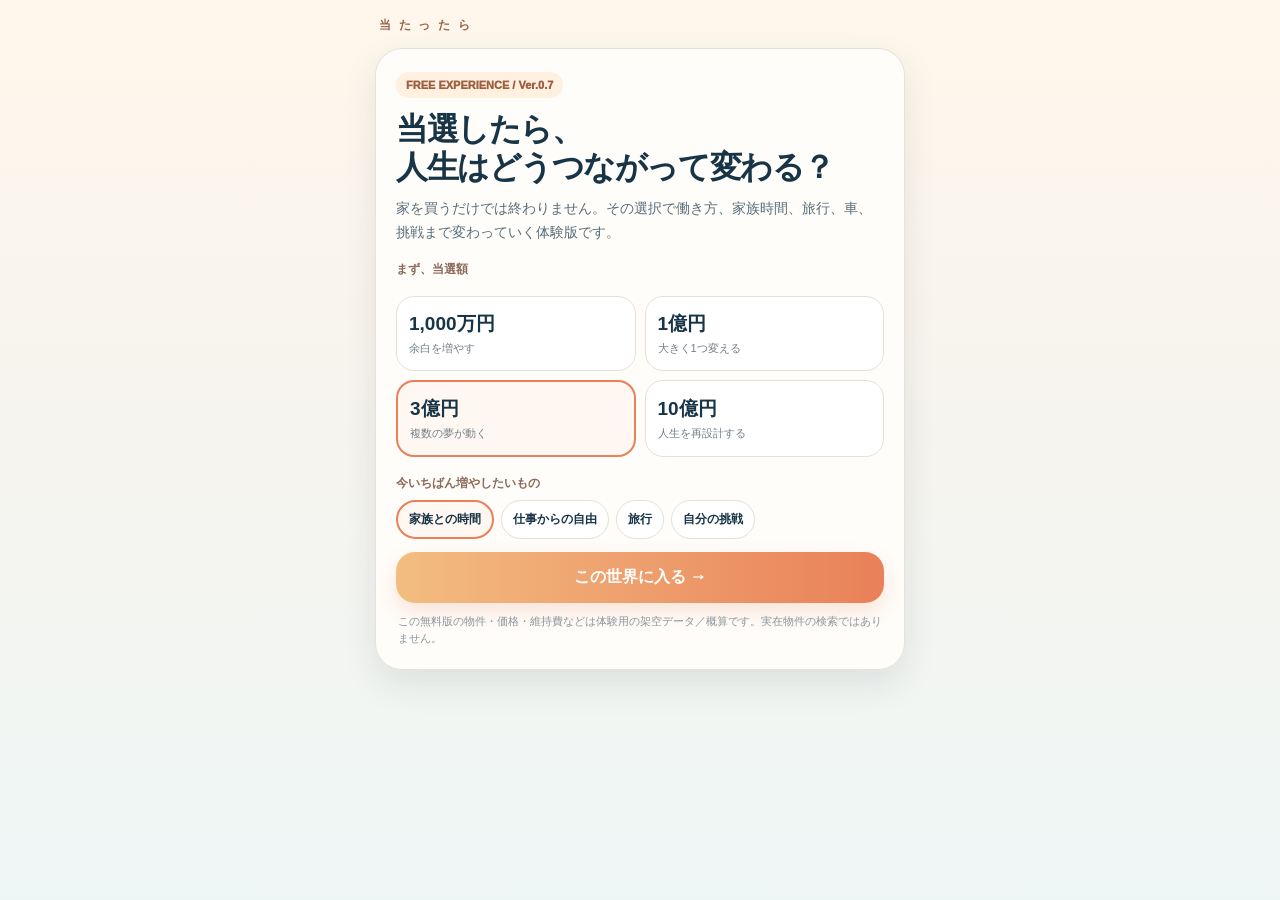
==== index.html @ 417518e4 "Build v0.7 linked life free experience" ====
<!doctype html>
<html lang="ja">
<head>
<meta charset="utf-8">
<meta name="viewport" content="width=device-width,initial-scale=1,viewport-fit=cover">
<meta name="theme-color" content="#f7f2e9">
<title>当たったら Ver.0.7</title>
<style>
:root{--ink:#183447;--muted:#6f7f89;--line:#e7e0d6;--paper:#fffdfa;--cream:#f7f2e9;--accent:#e98059;--accent2:#f3bd80;--navy:#17384b;--aqua:#e8f5f5;--green:#4f8d6d;--shadow:0 14px 34px rgba(39,52,60,.10)}
*{box-sizing:border-box}html,body{margin:0;min-height:100%;background:linear-gradient(180deg,#fff7eb 0,#f6f4ef 48%,#eef6f5 100%);color:var(--ink);font-family:-apple-system,BlinkMacSystemFont,"Hiragino Sans","Yu Gothic",sans-serif}button,input,select{font:inherit;color:inherit}button{cursor:pointer}.app{max-width:560px;margin:auto;min-height:100vh;padding:calc(12px + env(safe-area-inset-top)) 15px calc(40px + env(safe-area-inset-bottom))}.screen{display:none}.screen.on{display:block}.brand{font-size:12px;font-weight:950;letter-spacing:.18em;color:#9d644c;margin:5px 4px 14px}.progress{position:sticky;top:0;z-index:6;margin:0 -15px 12px;padding:9px 15px;background:rgba(255,248,239,.88);backdrop-filter:blur(10px);border-bottom:1px solid rgba(225,215,204,.8);font-size:11px;font-weight:900;color:#8d6959}.hero,.card,.panel{background:rgba(255,253,250,.96);border:1px solid rgba(230,224,214,.95);border-radius:27px;box-shadow:var(--shadow)}.hero{padding:23px 20px}.card{padding:18px;margin:11px 0}.panel{padding:16px;margin:10px 0}.kicker{display:inline-flex;background:#fff0df;border-radius:99px;padding:7px 10px;color:#9d5e42;font-size:11px;font-weight:950}.title{font-size:32px;line-height:1.2;letter-spacing:-.045em;font-weight:950;margin:12px 0 9px}.title.sm{font-size:26px}.lead{font-size:14px;line-height:1.75;color:#586d79;margin:0}.money{display:grid;grid-template-columns:1fr 1fr;gap:9px;margin:18px 0}.money button{border:1px solid var(--line);background:#fff;border-radius:18px;padding:14px 12px;text-align:left}.money button b{display:block;font-size:19px}.money button small{display:block;margin-top:4px;color:var(--muted);font-size:11px}.money button.sel,.option.sel,.feature.sel,.property.sel,.work.sel,.daypick.sel{border:2px solid var(--accent);background:#fff7f1}.sectionlabel{font-size:12px;font-weight:950;color:#8c6959;margin:16px 0 8px}.chips,.features{display:flex;flex-wrap:wrap;gap:7px}.chip,.feature{border:1px solid var(--line);background:#fff;border-radius:99px;padding:9px 11px;font-size:12px;font-weight:850}.btn{width:100%;border:0;border-radius:19px;padding:15px 17px;margin-top:13px;background:linear-gradient(90deg,var(--accent2),var(--accent));color:#fff;font-size:16px;font-weight:950;box-shadow:0 9px 22px rgba(219,127,82,.20)}.btn:disabled{opacity:.42}.sub{width:100%;border:0;border-radius:18px;padding:13px 15px;margin-top:9px;background:#edf3f4;color:#315767;font-weight:900}.note{font-size:10.5px;color:#89969d;line-height:1.6;margin:10px 2px 0}.field{margin:13px 0}.field label{display:block;font-size:12px;font-weight:950;margin-bottom:6px}.field input,.field select{width:100%;border:1px solid var(--line);border-radius:15px;padding:12px 13px;background:#fff;outline:none}.twocol{display:grid;grid-template-columns:1fr 1fr;gap:9px}.option{border:1px solid var(--line);border-radius:16px;background:#fff;padding:12px;font-size:12px;font-weight:900}.searchhead{background:linear-gradient(135deg,#17394d,#336c78);color:#fff;border-radius:25px;padding:17px;margin-bottom:10px}.searchhead b{display:block;font-size:27px;margin:3px 0}.searchhead p{font-size:12px;line-height:1.65;margin:0;color:#d8e8eb}.resultcount{display:flex;justify-content:space-between;align-items:center;margin:16px 2px 8px;font-size:12px}.resultcount b{font-size:18px}.property{overflow:hidden;border:1px solid var(--line);border-radius:23px;background:#fff;margin:11px 0;box-shadow:0 8px 22px rgba(49,61,68,.06)}.visual{height:132px;display:flex;align-items:flex-end;padding:13px;background:linear-gradient(135deg,#d9eceb,#f7d8bd 55%,#f7f3e7);position:relative}.visual:before{content:"";position:absolute;right:18px;bottom:18px;width:112px;height:66px;border-radius:8px 8px 3px 3px;background:rgba(255,255,255,.78);box-shadow:0 8px 24px #50626d22}.visual:after{content:"";position:absolute;right:29px;bottom:80px;border-left:51px solid transparent;border-right:51px solid transparent;border-bottom:40px solid rgba(105,95,86,.48)}.visual span{position:relative;z-index:2;background:#17394dcc;color:#fff;border-radius:99px;padding:6px 9px;font-size:10px;font-weight:900}.propbody{padding:15px}.price{font-size:25px;font-weight:950;color:#d3714c}.propbody h3{margin:5px 0 6px;font-size:18px}.specs{font-size:12px;color:#61727b;line-height:1.7}.tags{display:flex;flex-wrap:wrap;gap:6px;margin:9px 0}.tag{background:#f1f6f5;border-radius:99px;padding:6px 8px;font-size:10px;font-weight:850;color:#3c6970}.selectprop{width:100%;border:1px solid #e6c1af;background:#fff7f1;color:#9c5b43;border-radius:15px;padding:12px;font-weight:950;margin-top:7px}.balance{background:linear-gradient(135deg,#17394d,#2f6875);color:#fff;border-radius:24px;padding:17px;margin:10px 0}.balance .big{font-size:31px;font-weight:950;margin:4px 0}.balance small{color:#c9e0e5}.lifegrid{display:grid;grid-template-columns:1fr 1fr;gap:9px}.lifecard{border:1px solid var(--line);border-radius:19px;background:#fff;padding:13px;min-height:124px;position:relative}.lifecard.done{border-color:#bbd8cc;background:#f5fbf8}.lifecard.hot{border-color:#efb69e;background:#fff7f1}.lifecard .icon{font-size:23px}.lifecard b{display:block;font-size:13px;margin:6px 0 4px}.lifecard p{margin:0;color:#718089;font-size:10.5px;line-height:1.5}.badge{display:inline-block;margin-top:7px;border-radius:99px;padding:5px 7px;background:#eaf4f3;font-size:9px;font-weight:900;color:#447077}.hot .badge{background:#ffe8dc;color:#a05b42}.impact{border-left:4px solid var(--accent);background:#fff9f4;border-radius:5px 17px 17px 5px;padding:12px 13px;margin:8px 0}.impact b{font-size:12px}.impact p{margin:4px 0 0;font-size:11px;line-height:1.55;color:#6c777d}.compare{background:#f0f5f5;border-radius:19px;padding:14px;margin:13px 0}.compare h3{font-size:14px;margin:0 0 7px}.comparegrid{display:grid;grid-template-columns:1fr 1fr;gap:8px}.comparegrid div{background:#fff;border-radius:14px;padding:10px;font-size:10.5px;line-height:1.5}.work{border:1px solid var(--line);background:#fff;border-radius:20px;padding:14px;margin:9px 0}.worktop{display:flex;justify-content:space-between;gap:10px}.work h3{font-size:16px;margin:0}.work p{font-size:11px;line-height:1.55;color:#6d7c84;margin:6px 0}.workmeta{display:flex;gap:6px;flex-wrap:wrap}.workmeta span{background:#eff5f4;border-radius:99px;padding:5px 7px;font-size:9.5px;font-weight:900;color:#436b70}.timeline{margin:14px 0}.timeitem{display:grid;grid-template-columns:52px 1fr;gap:9px;margin:0}.timeitem .time{font-size:12px;font-weight:950;color:#9b654f;padding-top:2px}.timeitem .event{border-left:2px solid #e6d7cc;padding:0 0 18px 13px}.timeitem:last-child .event{padding-bottom:0}.event b{font-size:13px}.event p{margin:4px 0 0;font-size:11px;line-height:1.55;color:#6c7a82}.daypick{border:1px solid var(--line);border-radius:17px;background:#fff;padding:12px;text-align:left}.daypick b{font-size:12px;display:block}.daypick small{font-size:10px;color:#78868e}.pay{background:linear-gradient(145deg,#17394d,#315f6d);color:#fff;border-radius:26px;padding:20px;margin-top:14px}.pay p{font-size:12px;line-height:1.65;color:#d9e5e8}.pay .price2{font-size:34px;font-weight:950}.pay .btn{box-shadow:none}.reset{border:0;background:transparent;color:#7e8c94;font-size:11px;font-weight:850;padding:13px;width:100%}@media(max-width:390px){.title{font-size:29px}.hero,.card{padding:17px}.visual{height:118px}}
</style>
</head>
<body><main class="app"><div class="brand">当 た っ た ら</div>
<section id="s0" class="screen on"><div class="hero"><span class="kicker">FREE EXPERIENCE / Ver.0.7</span><div class="title">当選したら、<br>人生はどうつながって変わる？</div><p class="lead">家を買うだけでは終わりません。その選択で働き方、家族時間、旅行、車、挑戦まで変わっていく体験版です。</p><div class="sectionlabel">まず、当選額</div><div id="money" class="money"></div><div class="sectionlabel">今いちばん増やしたいもの</div><div id="priority" class="chips"></div><button id="start" class="btn">この世界に入る →</button><p class="note">この無料版の物件・価格・維持費などは体験用の架空データ／概算です。実在物件の検索ではありません。</p></div></section>
<section id="s1" class="screen"><div class="progress">STEP 1 / 5　まず「住まい」を決める</div><div class="searchhead"><small>DREAM SEARCH</small><b id="searchAmount">3億円の家探し</b><p>家を選ぶと、その後の働き方や時間の使い方にも影響します。</p></div><div class="card"><div class="title sm">どんな家なら、<br>本当に住みたい？</div><div class="field"><label>住みたいエリア</label><input id="area" value="今の生活圏" placeholder="例：調布周辺、海の近く"></div><div class="twocol"><div class="field"><label>予算上限</label><select id="budget"></select></div><div class="field"><label>広さ</label><select id="size"><option value="100">100㎡以上</option><option value="120" selected>120㎡以上</option><option value="150">150㎡以上</option><option value="180">180㎡以上</option></select></div></div><div class="sectionlabel">住まいタイプ</div><div id="types" class="twocol"><button class="option sel" data-v="戸建て">戸建て</button><button class="option" data-v="マンション">マンション</button></div><div class="sectionlabel">欲しいもの</div><div id="features" class="features"></div><button id="search" class="btn">この条件で3つの暮らしを見る →</button></div></section>
<section id="s2" class="screen"><div class="progress">STEP 2 / 5　候補を比較して1つ決める</div><div class="resultcount"><span><b>3件</b>の体験候補</span><span id="cond"></span></div><div id="properties"></div><button id="editSearch" class="sub">条件を変える</button></section>
<section id="s3" class="screen"><div class="progress">STEP 3 / 5　家を買ったことで、他が動き出す</div><div id="lifeAfterHome"></div></section>
<section id="s4" class="screen"><div class="progress">STEP 4 / 5　次は「働き方」を決める</div><div class="card"><span class="kicker">WORK SIMULATOR</span><div class="title sm">この家に住むなら、<br>今まで通り働く？</div><p class="lead" id="workIntro"></p><div id="works"></div><button id="applyWork" class="btn" disabled>この働き方でMY LIFEを更新 →</button><p class="note">「確保する生活費」は、収入減を精密計算したものではなく、選択の重さを体験するための仮想バッファです。</p></div></section>
<section id="s5" class="screen"><div class="progress">STEP 5 / 5　2つの選択で、生活全体が変わった</div><div id="lifeAfterWork"></div></section>
<section id="s6" class="screen"><div class="progress">BONUS　その後の平日を、1日だけ先に体験</div><div class="card"><span class="kicker">A DAY AFTER WINNING</span><div class="title sm">予定のない平日。<br>何をしたい？</div><p class="lead">あなたが選んだ家と働き方を、そのまま1日の風景にします。</p><div id="dayChoices" class="twocol" style="margin-top:14px"></div><div id="dayTimeline"></div><button id="finish" class="btn" disabled>この人生の続きを見る →</button></div></section>
<section id="s7" class="screen"><div class="progress">無料体験ここまで</div><div id="freeDone"></div></section>
</main>
<script>
(function(){
const $=id=>document.getElementById(id);const fmt=n=>'¥'+new Intl.NumberFormat('ja-JP').format(Math.max(0,Math.round(n)));const amounts=[{v:1e7,l:'1,000万円',s:'余白を増やす'},{v:1e8,l:'1億円',s:'大きく1つ変える'},{v:3e8,l:'3億円',s:'複数の夢が動く'},{v:1e9,l:'10億円',s:'人生を再設計する'}];
let S={amount:3e8,priority:'家族との時間',type:'戸建て',features:['庭','書斎','プレイルーム'],property:null,work:null,day:null};
const priorities=['家族との時間','仕事からの自由','旅行','自分の挑戦'];const featureList=['庭','書斎','プレイルーム','2台駐車','大きなお風呂','アイランドキッチン'];
function show(id){document.querySelectorAll('.screen').forEach(x=>x.classList.remove('on'));$(id).classList.add('on');scrollTo(0,0);save()}
function save(){try{localStorage.setItem('atattara_v07',JSON.stringify(S))}catch(e){}}
function renderStart(){$('money').innerHTML=amounts.map(a=>`<button class="${S.amount===a.v?'sel':''}" data-v="${a.v}"><b>${a.l}</b><small>${a.s}</small></button>`).join('');$('money').querySelectorAll('button').forEach(b=>b.onclick=()=>{S.amount=+b.dataset.v;renderStart()});$('priority').innerHTML=priorities.map(p=>`<button class="chip ${S.priority===p?'feature sel':''}" data-v="${p}">${p}</button>`).join('');$('priority').querySelectorAll('button').forEach(b=>b.onclick=()=>{S.priority=b.dataset.v;renderStart()});}
function setupSearch(){const a=amounts.find(x=>x.v===S.amount);$('searchAmount').textContent=a.l+'の家探し';const caps=S.amount===1e7?[3000000,5000000,8000000]:S.amount===1e8?[40000000,60000000,80000000]:S.amount===3e8?[70000000,100000000,130000000,160000000]:[100000000,150000000,220000000,300000000];$('budget').innerHTML=caps.map((x,i)=>`<option value="${x}" ${i===Math.min(1,caps.length-1)?'selected':''}>${fmt(x)}まで</option>`).join('');$('features').innerHTML=featureList.map(f=>`<button class="feature ${S.features.includes(f)?'sel':''}" data-v="${f}">${f}</button>`).join('');$('features').querySelectorAll('button').forEach(b=>b.onclick=()=>{let f=b.dataset.v;S.features.includes(f)?S.features=S.features.filter(x=>x!==f):S.features.push(f);setupSearch()});$('types').querySelectorAll('button').forEach(b=>{b.classList.toggle('sel',b.dataset.v===S.type);b.onclick=()=>{S.type=b.dataset.v;setupSearch()}});}
function makeProperties(){const cap=+$('budget').value,area=$('area').value.trim()||'今の生活圏',size=+$('size').value,fs=S.features.slice();const multipliers=[.78,.92,1.02];const names=['家族時間を真ん中にした家','広さを優先したゆったりの家','せっかく当たったなら、の家'];return multipliers.map((m,i)=>{let price=Math.round(cap*m/100000)*100000;price=Math.min(price,S.amount*.72);let sqm=size+[0,18,35][i];let rooms=S.type==='戸建て'?(i===2?'5LDK＋書斎':'4LDK＋書斎'):(i===2?'4LDK＋DEN':'3LDK＋DEN');let fee=Math.round(price*.065/100000)*100000;let maint=S.type==='戸建て'?Math.round(price*.009/12/1000)*1000:Math.round(price*.012/12/1000)*1000;return{id:i,name:names[i],price,fee,total:price+fee,sqm,rooms,area,type:S.type,features:fs.slice(0,Math.min(fs.length,3+i)),maint};});}
function renderProperties(){const ps=makeProperties();$('cond').textContent=($('area').value||'今の生活圏')+'・'+S.type;$('properties').innerHTML=ps.map((p,i)=>`<article class="property" data-i="${i}"><div class="visual"><span>${p.area} / 体験用イメージ</span></div><div class="propbody"><div class="price">${fmt(p.price)}</div><h3>${p.name}</h3><div class="specs">${p.type}・${p.rooms}・${p.sqm}㎡<br>諸費用込み目安 ${fmt(p.total)} ／ 月維持費イメージ ${fmt(p.maint)}</div><div class="tags">${p.features.map(x=>`<span class="tag">${x}</span>`).join('')}</div><button class="selectprop" data-i="${i}">この家に住む世界を選ぶ →</button></div></article>`).join('');$('properties').querySelectorAll('.selectprop').forEach(b=>b.onclick=()=>{S.property=ps[+b.dataset.i];renderLifeAfterHome();show('s3')});}
function remainingAfterHome(){return S.amount-(S.property?S.property.total:0)}function yearsOfLife(n){return Math.floor(n/6000000)}
function lifeCards(afterWork){const p=S.property,garage=p&&p.features.includes('2台駐車'),garden=p&&p.features.includes('庭');let workText=afterWork?S.work.label:'まだ決めていない';let free=afterWork?S.work.free:0;return `<div class="lifegrid"><div class="lifecard done"><div class="icon">🏡</div><b>住まい</b><p>${p.name}<br>${p.area}・${p.sqm}㎡</p><span class="badge">決定済み</span></div><div class="lifecard ${afterWork?'done':'hot'}"><div class="icon">💼</div><b>仕事</b><p>${workText}</p><span class="badge">${afterWork?'決定済み':'次に決める'}</span></div><div class="lifecard"><div class="icon">👨‍👩‍👦</div><b>家族時間</b><p>${afterWork?(free?`平日に週${free}日ぶんの余白が生まれた`:'休日中心の生活を維持'):(garden?'庭のある休日が増えそう':'家で過ごす時間の質が変わる')}</p></div><div class="lifecard"><div class="icon">✈️</div><b>旅行</b><p>${afterWork&&free>=2?'平日出発や長めの滞在が現実的に':'まだ決めていない'}</p></div><div class="lifecard"><div class="icon">🚗</div><b>車</b><p>${garage?'2台置けるので選択肢が増えた':'住まいに合わせて後で考える'}</p></div><div class="lifecard"><div class="icon">🌱</div><b>挑戦</b><p>${afterWork&&free>=2?'週の中に自分のための時間を置ける':'まだ決めていない'}</p></div></div>`;}
function renderLifeAfterHome(){const p=S.property,rem=remainingAfterHome();$('lifeAfterHome').innerHTML=`<div class="balance"><small>🏡 家を1つ決めた現在地</small><div class="big">残り ${fmt(rem)}</div><small>${fmt(p.total)}を住まいに使った世界</small></div><div class="card"><span class="kicker">MY LIFE</span><div class="title sm">家を選んだら、<br>他の条件も変わった。</div>${lifeCards(false)}<div class="sectionlabel">この選択で起きたこと</div><div class="impact"><b>💼 「駅近」が仕事のためだけの条件ではなくなった</b><p>次に働き方を変えるなら、家探しの優先順位そのものが変わるかもしれません。</p></div><div class="impact"><b>👨‍👩‍👦 家で過ごす時間の価値が上がった</b><p>${p.features.includes('庭')?'庭や広い空間があるので、外出しなくても休日の選択肢が増えます。':'広さを確保したことで、家族が同じ家で別々に過ごせる余裕が増えます。'}</p></div><div class="impact"><b>💰 家を買っても、まだ${fmt(rem)}ある</b><p>年間600万円で暮らす仮定なら、運用を考えなくても約${yearsOfLife(rem)}年分に相当します。</p></div><div class="compare"><h3>もし家を買わなかった世界なら？</h3><div class="comparegrid"><div><b>家を選んだ世界</b><br>残り ${fmt(rem)}<br>住環境が大きく変化</div><div><b>家を変えない世界</b><br>残り ${fmt(S.amount)}<br>旅行・仕事の自由に多く回せる</div></div></div><button id="toWork" class="btn">次に「働き方」を決める →</button></div>`;$('toWork').onclick=()=>{renderWorks();show('s4')};}
const workBase=[{id:'w5',label:'今まで通り週5',free:0,reserve:0,desc:'家だけ変えて、仕事は変えない。'},{id:'w4',label:'週4日にする',free:1,reserve:6000000,desc:'週に1日、自分たちの時間を増やす。'},{id:'w3',label:'週3日にする',free:2,reserve:12000000,desc:'仕事と自由を半分ずつに近づける。'},{id:'rest',label:'1年間いったん休む',free:5,reserve:10000000,desc:'収入より、一度生活を作り直す。'},{id:'quit',label:'辞めて選び直す',free:5,reserve:24000000,desc:'2年分の生活費を先に確保して、次を急がない。'}];function availableWorks(){let rem=remainingAfterHome();return workBase.filter(w=>w.reserve<=rem*.55||w.id==='w5')}
function renderWorks(){const p=S.property;$('workIntro').textContent=`${p.area}の${p.type}を選びました。通勤のために住まいを決める必要が少し薄れた今、働き方も選び直せます。`;$('works').innerHTML=availableWorks().map(w=>`<button class="work ${S.work&&S.work.id===w.id?'sel':''}" data-id="${w.id}"><div class="worktop"><h3>${w.label}</h3><b>${w.reserve?fmt(w.reserve):'追加確保なし'}</b></div><p>${w.desc}</p><div class="workmeta"><span>自由な平日 ${w.free}日/週</span><span>${w.reserve?'生活費バッファを確保':'残高をそのまま維持'}</span></div></button>`).join('');$('works').querySelectorAll('.work').forEach(b=>b.onclick=()=>{S.work=workBase.find(x=>x.id===b.dataset.id);renderWorks();$('applyWork').disabled=false});$('applyWork').disabled=!S.work;}
function remainingAfterWork(){return remainingAfterHome()-(S.work?S.work.reserve:0)}
function renderLifeAfterWork(){const rem=remainingAfterWork(),free=S.work.free;$('lifeAfterWork').innerHTML=`<div class="balance"><small>🏡 住まい＋💼 働き方を決めた現在地</small><div class="big">残り ${fmt(rem)}</div><small>${S.work.label} ／ 自由な平日 ${free}日/週</small></div><div class="card"><span class="kicker">MY LIFE UPDATED</span><div class="title sm">仕事を変えたら、<br>また他のカードが動いた。</div>${lifeCards(true)}<div class="sectionlabel">新しく起きた変化</div>${free>=1?`<div class="impact"><b>📅 平日に週${free}日の余白</b><p>旅行の出発日をずらす、子どもとの予定を入れる、自分のプロジェクトを触るなど、休日以外にも選択肢が生まれました。</p></div>`:''}<div class="impact"><b>✈️ 旅行の条件が変わった</b><p>${free>=2?'土日だけではなく、平日をまたぐ長めの旅行が選びやすくなります。':'連休に合わせた旅行が中心ですが、家の残高にはまだ余裕があります。'}</p></div><div class="impact"><b>🌱 挑戦できる時間も変わった</b><p>${free>=2?'週にまとまった時間があるので、「いつかやる」が予定に置ける状態です。':'時間は大きく増えていません。次に何か始めるなら休日の使い方が重要です。'}</p></div><button id="toDay" class="btn">この生活の「平日」を1日だけ体験する →</button></div>`;$('toDay').onclick=()=>{renderDayChoices();show('s6')};}
function renderDayChoices(){const opts=[['family','家族中心','家でゆっくり＋少し外出'],['project','自分の挑戦','作業部屋で好きなことを進める'],['slow','何もしない','予定を入れず新しい家を味わう'],['mini','小さな旅行','平日だからできる日帰りへ']];$('dayChoices').innerHTML=opts.map(o=>`<button class="daypick ${S.day===o[0]?'sel':''}" data-id="${o[0]}"><b>${o[1]}</b><small>${o[2]}</small></button>`).join('');$('dayChoices').querySelectorAll('button').forEach(b=>b.onclick=()=>{S.day=b.dataset.id;renderDayChoices();renderTimeline();$('finish').disabled=false});renderTimeline();$('finish').disabled=!S.day;}
function renderTimeline(){if(!S.day){$('dayTimeline').innerHTML='';return}const p=S.property,free=S.work.free;const middle={family:['10:00','家族で遅めの朝を過ごす','平日なので混雑を気にせず、近所へ出るのも自由。'],project:['10:00','作業部屋へ','「今日中に終わらせる」ではなく、やりたいものをゆっくり進める。'],slow:['10:00','何もしない','新しい家でコーヒー。予定を入れないこと自体が今日の予定。'],mini:['09:30','家族で日帰りへ','平日の電車に乗って、今まで休みを合わせづらかった場所へ。']}[S.day];const items=[['07:30',`${p.area}の新しい家で朝`,`広い家で1日が始まる。今日は${S.work.label==='今まで通り週5'?'休日':'仕事に行かない平日'}。`],middle,['14:00',S.day==='project'?'まだ作業してもいいし、やめてもいい':'時間を気にしない午後',`残高は${fmt(remainingAfterWork())}。急いで「有意義」にしなくてもいい。`],['17:30','夕方が慌ただしくない','仕事終わりから始まる夜ではなく、1日の続きとして家族の時間が来る。'],['21:30','明日の予定を見る',free>=2?`今週はまだ自由な平日が${Math.max(0,free-1)}日ある。`:'次の休みまで、この家での生活が続く。']];$('dayTimeline').innerHTML=`<div class="timeline">${items.map(i=>`<div class="timeitem"><div class="time">${i[0]}</div><div class="event"><b>${i[1]}</b><p>${i[2]}</p></div></div>`).join('')}</div>`;}
function renderFreeDone(){$('freeDone').innerHTML=`<div class="balance"><small>無料版で作ったあなたの世界</small><div class="big">残り ${fmt(remainingAfterWork())}</div><small>🏡 ${S.property.name}　＋　💼 ${S.work.label}</small></div><div class="card"><span class="kicker">ここまで無料</span><div class="title sm">家を選んだだけで、<br>人生の続きが変わった。</div><p class="lead">この先は、旅行・車・家族への使い方・自分の挑戦まで同じようにつなげて、選ぶたびにMY LIFE全体が変わっていきます。</p><div class="compare"><h3>この先に作れる別の世界</h3><div class="comparegrid"><div><b>家にお金をかけない</b><br>旅行と自由時間を最大化する人生</div><div><b>今の仕事を続ける</b><br>資産を厚く残して安心を優先する人生</div></div></div></div><div class="pay"><span class="kicker">PREMIUM PREVIEW</span><h2>あなたの「当たったら」を最後まで。</h2><p>旅行・車・家族・挑戦まで全部つなげる／選ばなかった人生との比較／金額を変えた別人生／完成したMY LIFEの保存。</p><div class="price2">500円 <small style="font-size:11px;font-weight:700">買い切り想定</small></div><button id="want" class="btn">500円なら続きを見たい</button><button id="no" class="sub" style="background:#ffffff18;color:#fff">今は払わない</button><div id="fb" style="display:none;margin-top:10px;background:#fff;color:#17394d;border-radius:15px;padding:12px;font-size:11px"></div></div><button id="reset" class="reset">最初から別の世界を作る</button>`;$('want').onclick=()=>feedback('「続きを見たい」を記録しました（端末内だけ・決済なし）。');$('no').onclick=()=>feedback('「今は払わない」を記録しました。ここが今後の改善ポイントです。');$('reset').onclick=()=>{localStorage.removeItem('atattara_v07');location.reload()};}
function feedback(t){$('fb').style.display='block';$('fb').textContent=t}
renderStart();$('start').onclick=()=>{setupSearch();show('s1')};$('search').onclick=()=>{renderProperties();show('s2')};$('editSearch').onclick=()=>show('s1');$('applyWork').onclick=()=>{if(!S.work)return;renderLifeAfterWork();show('s5')};$('finish').onclick=()=>{renderFreeDone();show('s7')};
})();
</script></body></html>
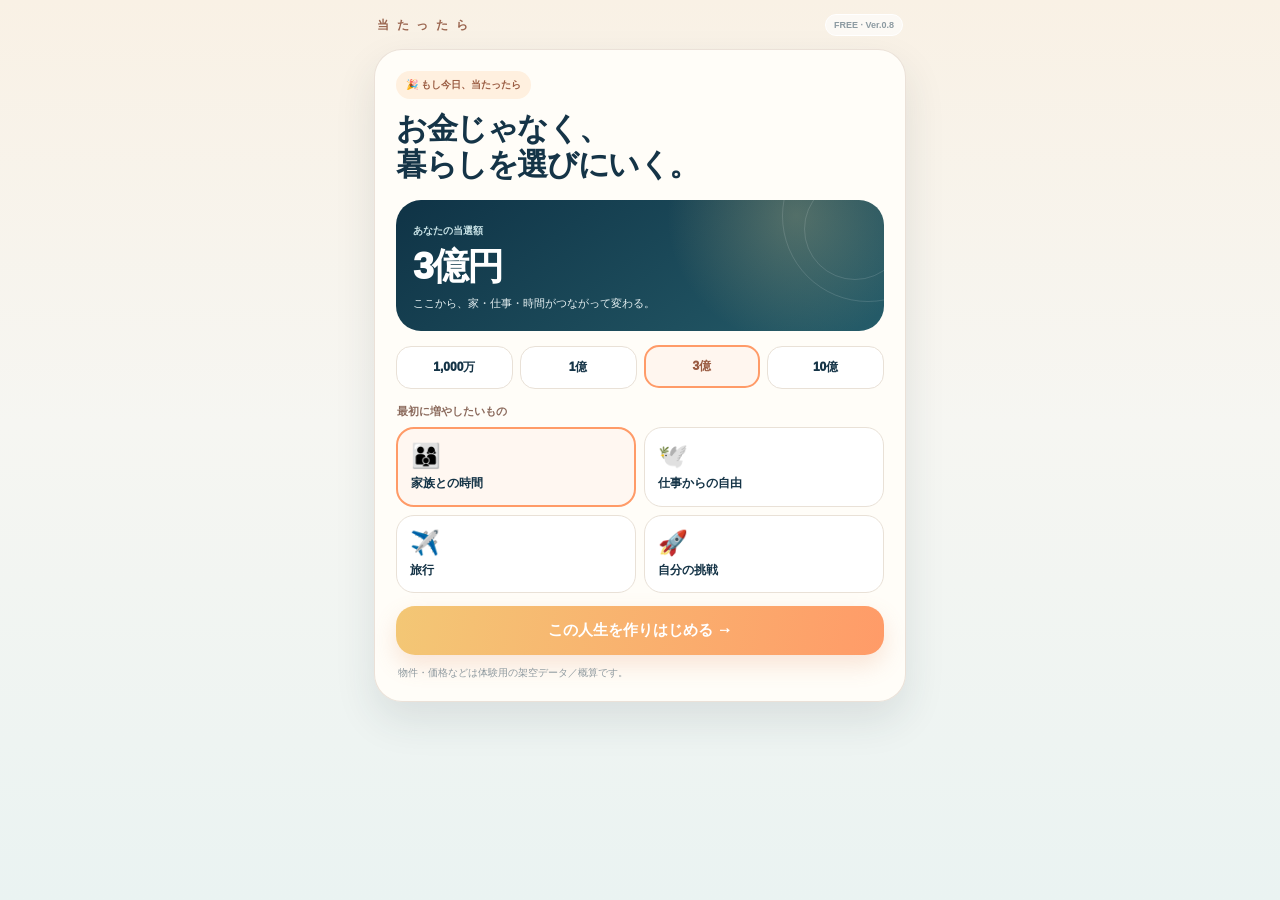
==== commit ad788e3a: "Polish v0.8 visual UX and reduce text" ====
--- a/index.html
+++ b/index.html
@@ -3,45 +3,105 @@
 <head>
 <meta charset="utf-8">
 <meta name="viewport" content="width=device-width,initial-scale=1,viewport-fit=cover">
-<meta name="theme-color" content="#f7f2e9">
-<title>当たったら Ver.0.7</title>
+<meta name="theme-color" content="#102f40">
+<title>当たったら Ver.0.8</title>
 <style>
-:root{--ink:#183447;--muted:#6f7f89;--line:#e7e0d6;--paper:#fffdfa;--cream:#f7f2e9;--accent:#e98059;--accent2:#f3bd80;--navy:#17384b;--aqua:#e8f5f5;--green:#4f8d6d;--shadow:0 14px 34px rgba(39,52,60,.10)}
-*{box-sizing:border-box}html,body{margin:0;min-height:100%;background:linear-gradient(180deg,#fff7eb 0,#f6f4ef 48%,#eef6f5 100%);color:var(--ink);font-family:-apple-system,BlinkMacSystemFont,"Hiragino Sans","Yu Gothic",sans-serif}button,input,select{font:inherit;color:inherit}button{cursor:pointer}.app{max-width:560px;margin:auto;min-height:100vh;padding:calc(12px + env(safe-area-inset-top)) 15px calc(40px + env(safe-area-inset-bottom))}.screen{display:none}.screen.on{display:block}.brand{font-size:12px;font-weight:950;letter-spacing:.18em;color:#9d644c;margin:5px 4px 14px}.progress{position:sticky;top:0;z-index:6;margin:0 -15px 12px;padding:9px 15px;background:rgba(255,248,239,.88);backdrop-filter:blur(10px);border-bottom:1px solid rgba(225,215,204,.8);font-size:11px;font-weight:900;color:#8d6959}.hero,.card,.panel{background:rgba(255,253,250,.96);border:1px solid rgba(230,224,214,.95);border-radius:27px;box-shadow:var(--shadow)}.hero{padding:23px 20px}.card{padding:18px;margin:11px 0}.panel{padding:16px;margin:10px 0}.kicker{display:inline-flex;background:#fff0df;border-radius:99px;padding:7px 10px;color:#9d5e42;font-size:11px;font-weight:950}.title{font-size:32px;line-height:1.2;letter-spacing:-.045em;font-weight:950;margin:12px 0 9px}.title.sm{font-size:26px}.lead{font-size:14px;line-height:1.75;color:#586d79;margin:0}.money{display:grid;grid-template-columns:1fr 1fr;gap:9px;margin:18px 0}.money button{border:1px solid var(--line);background:#fff;border-radius:18px;padding:14px 12px;text-align:left}.money button b{display:block;font-size:19px}.money button small{display:block;margin-top:4px;color:var(--muted);font-size:11px}.money button.sel,.option.sel,.feature.sel,.property.sel,.work.sel,.daypick.sel{border:2px solid var(--accent);background:#fff7f1}.sectionlabel{font-size:12px;font-weight:950;color:#8c6959;margin:16px 0 8px}.chips,.features{display:flex;flex-wrap:wrap;gap:7px}.chip,.feature{border:1px solid var(--line);background:#fff;border-radius:99px;padding:9px 11px;font-size:12px;font-weight:850}.btn{width:100%;border:0;border-radius:19px;padding:15px 17px;margin-top:13px;background:linear-gradient(90deg,var(--accent2),var(--accent));color:#fff;font-size:16px;font-weight:950;box-shadow:0 9px 22px rgba(219,127,82,.20)}.btn:disabled{opacity:.42}.sub{width:100%;border:0;border-radius:18px;padding:13px 15px;margin-top:9px;background:#edf3f4;color:#315767;font-weight:900}.note{font-size:10.5px;color:#89969d;line-height:1.6;margin:10px 2px 0}.field{margin:13px 0}.field label{display:block;font-size:12px;font-weight:950;margin-bottom:6px}.field input,.field select{width:100%;border:1px solid var(--line);border-radius:15px;padding:12px 13px;background:#fff;outline:none}.twocol{display:grid;grid-template-columns:1fr 1fr;gap:9px}.option{border:1px solid var(--line);border-radius:16px;background:#fff;padding:12px;font-size:12px;font-weight:900}.searchhead{background:linear-gradient(135deg,#17394d,#336c78);color:#fff;border-radius:25px;padding:17px;margin-bottom:10px}.searchhead b{display:block;font-size:27px;margin:3px 0}.searchhead p{font-size:12px;line-height:1.65;margin:0;color:#d8e8eb}.resultcount{display:flex;justify-content:space-between;align-items:center;margin:16px 2px 8px;font-size:12px}.resultcount b{font-size:18px}.property{overflow:hidden;border:1px solid var(--line);border-radius:23px;background:#fff;margin:11px 0;box-shadow:0 8px 22px rgba(49,61,68,.06)}.visual{height:132px;display:flex;align-items:flex-end;padding:13px;background:linear-gradient(135deg,#d9eceb,#f7d8bd 55%,#f7f3e7);position:relative}.visual:before{content:"";position:absolute;right:18px;bottom:18px;width:112px;height:66px;border-radius:8px 8px 3px 3px;background:rgba(255,255,255,.78);box-shadow:0 8px 24px #50626d22}.visual:after{content:"";position:absolute;right:29px;bottom:80px;border-left:51px solid transparent;border-right:51px solid transparent;border-bottom:40px solid rgba(105,95,86,.48)}.visual span{position:relative;z-index:2;background:#17394dcc;color:#fff;border-radius:99px;padding:6px 9px;font-size:10px;font-weight:900}.propbody{padding:15px}.price{font-size:25px;font-weight:950;color:#d3714c}.propbody h3{margin:5px 0 6px;font-size:18px}.specs{font-size:12px;color:#61727b;line-height:1.7}.tags{display:flex;flex-wrap:wrap;gap:6px;margin:9px 0}.tag{background:#f1f6f5;border-radius:99px;padding:6px 8px;font-size:10px;font-weight:850;color:#3c6970}.selectprop{width:100%;border:1px solid #e6c1af;background:#fff7f1;color:#9c5b43;border-radius:15px;padding:12px;font-weight:950;margin-top:7px}.balance{background:linear-gradient(135deg,#17394d,#2f6875);color:#fff;border-radius:24px;padding:17px;margin:10px 0}.balance .big{font-size:31px;font-weight:950;margin:4px 0}.balance small{color:#c9e0e5}.lifegrid{display:grid;grid-template-columns:1fr 1fr;gap:9px}.lifecard{border:1px solid var(--line);border-radius:19px;background:#fff;padding:13px;min-height:124px;position:relative}.lifecard.done{border-color:#bbd8cc;background:#f5fbf8}.lifecard.hot{border-color:#efb69e;background:#fff7f1}.lifecard .icon{font-size:23px}.lifecard b{display:block;font-size:13px;margin:6px 0 4px}.lifecard p{margin:0;color:#718089;font-size:10.5px;line-height:1.5}.badge{display:inline-block;margin-top:7px;border-radius:99px;padding:5px 7px;background:#eaf4f3;font-size:9px;font-weight:900;color:#447077}.hot .badge{background:#ffe8dc;color:#a05b42}.impact{border-left:4px solid var(--accent);background:#fff9f4;border-radius:5px 17px 17px 5px;padding:12px 13px;margin:8px 0}.impact b{font-size:12px}.impact p{margin:4px 0 0;font-size:11px;line-height:1.55;color:#6c777d}.compare{background:#f0f5f5;border-radius:19px;padding:14px;margin:13px 0}.compare h3{font-size:14px;margin:0 0 7px}.comparegrid{display:grid;grid-template-columns:1fr 1fr;gap:8px}.comparegrid div{background:#fff;border-radius:14px;padding:10px;font-size:10.5px;line-height:1.5}.work{border:1px solid var(--line);background:#fff;border-radius:20px;padding:14px;margin:9px 0}.worktop{display:flex;justify-content:space-between;gap:10px}.work h3{font-size:16px;margin:0}.work p{font-size:11px;line-height:1.55;color:#6d7c84;margin:6px 0}.workmeta{display:flex;gap:6px;flex-wrap:wrap}.workmeta span{background:#eff5f4;border-radius:99px;padding:5px 7px;font-size:9.5px;font-weight:900;color:#436b70}.timeline{margin:14px 0}.timeitem{display:grid;grid-template-columns:52px 1fr;gap:9px;margin:0}.timeitem .time{font-size:12px;font-weight:950;color:#9b654f;padding-top:2px}.timeitem .event{border-left:2px solid #e6d7cc;padding:0 0 18px 13px}.timeitem:last-child .event{padding-bottom:0}.event b{font-size:13px}.event p{margin:4px 0 0;font-size:11px;line-height:1.55;color:#6c7a82}.daypick{border:1px solid var(--line);border-radius:17px;background:#fff;padding:12px;text-align:left}.daypick b{font-size:12px;display:block}.daypick small{font-size:10px;color:#78868e}.pay{background:linear-gradient(145deg,#17394d,#315f6d);color:#fff;border-radius:26px;padding:20px;margin-top:14px}.pay p{font-size:12px;line-height:1.65;color:#d9e5e8}.pay .price2{font-size:34px;font-weight:950}.pay .btn{box-shadow:none}.reset{border:0;background:transparent;color:#7e8c94;font-size:11px;font-weight:850;padding:13px;width:100%}@media(max-width:390px){.title{font-size:29px}.hero,.card{padding:17px}.visual{height:118px}}
+:root{--ink:#153447;--muted:#71818b;--paper:#fffdf8;--line:#e9e1d7;--warm:#ff9b68;--gold:#f3c775;--navy:#14384b;--aqua:#dff1f1;--green:#5b9b78;--sky:#dceff2;--shadow:0 18px 42px rgba(36,52,62,.11)}
+*{box-sizing:border-box}html,body{margin:0;min-height:100%;background:linear-gradient(180deg,#f9f1e5 0,#f6f6f2 47%,#eaf3f2 100%);color:var(--ink);font-family:-apple-system,BlinkMacSystemFont,"Hiragino Sans","Yu Gothic",sans-serif;-webkit-tap-highlight-color:transparent}button,input,select{font:inherit;color:inherit}button{cursor:pointer}.app{max-width:560px;margin:auto;min-height:100vh;padding:calc(10px + env(safe-area-inset-top)) 14px calc(38px + env(safe-area-inset-bottom))}.screen{display:none;animation:enter .28s ease}.screen.on{display:block}@keyframes enter{from{opacity:0;transform:translateY(7px)}to{opacity:1;transform:none}}
+.brand{display:flex;align-items:center;justify-content:space-between;margin:4px 3px 13px}.brand b{letter-spacing:.18em;font-size:12px;color:#9a654f}.ver{font-size:9px;font-weight:900;color:#8c9aa1;background:#ffffff9c;border:1px solid #fff;border-radius:99px;padding:5px 8px}
+.stepbar{position:sticky;top:0;z-index:10;margin:0 -14px 12px;padding:9px 14px;background:#f9f4ecdc;backdrop-filter:blur(12px);border-bottom:1px solid #eadfd3}.steps{display:grid;grid-template-columns:repeat(5,1fr);gap:5px}.steps i{height:5px;border-radius:99px;background:#ded8cf}.steps i.on{background:linear-gradient(90deg,var(--gold),var(--warm))}.steplabel{margin-top:6px;font-size:10px;font-weight:900;color:#8b6a5b;display:flex;justify-content:space-between}
+.hero,.card,.sheet{background:rgba(255,253,248,.97);border:1px solid rgba(234,225,215,.95);border-radius:28px;box-shadow:var(--shadow)}.hero{padding:21px}.card{padding:17px;margin:10px 0}.kicker{display:inline-flex;align-items:center;gap:5px;background:#fff0df;border-radius:99px;padding:7px 10px;color:#9b5d43;font-size:10px;font-weight:950}.title{font-size:31px;line-height:1.16;letter-spacing:-.045em;font-weight:950;margin:12px 0 8px}.title.sm{font-size:25px}.lead{font-size:13px;line-height:1.65;color:#62737c;margin:0}.note{font-size:10px;color:#8d999f;line-height:1.55;margin:10px 2px 0}
+.jackpot{margin:17px 0 15px;border-radius:25px;padding:20px 17px;background:radial-gradient(circle at 82% 12%,#f6d68e40,transparent 31%),linear-gradient(145deg,#0f3346,#255c69);color:#fff;position:relative;overflow:hidden}.jackpot:before,.jackpot:after{content:"";position:absolute;border:1px solid #ffffff22;border-radius:50%}.jackpot:before{width:170px;height:170px;right:-70px;top:-70px}.jackpot:after{width:100px;height:100px;right:-22px;top:-22px}.jackpot small{font-size:10px;color:#c7e1e5;font-weight:800}.jackpot .jp{font-size:37px;font-weight:950;letter-spacing:-.05em;margin:4px 0}.jackpot .subcopy{font-size:11px;color:#e6f0f2}.amounts{display:grid;grid-template-columns:repeat(4,1fr);gap:7px}.amounts button{border:1px solid var(--line);background:#fff;border-radius:15px;padding:11px 4px;font-size:12px;font-weight:950}.amounts button.sel{border:2px solid var(--warm);background:#fff6ef;color:#9a5b42;transform:translateY(-1px)}
+.sectionlabel{font-size:11px;font-weight:950;color:#8b6a5c;margin:15px 1px 8px}.prioritygrid{display:grid;grid-template-columns:1fr 1fr;gap:8px}.priority{border:1px solid var(--line);background:#fff;border-radius:18px;padding:13px;text-align:left}.priority .ico{font-size:24px}.priority b{display:block;font-size:12px;margin-top:5px}.priority.sel{border:2px solid var(--warm);background:#fff7f1}.btn{width:100%;border:0;border-radius:19px;padding:15px 16px;margin-top:13px;background:linear-gradient(100deg,var(--gold),var(--warm));color:#fff;font-size:15px;font-weight:950;box-shadow:0 10px 23px rgba(226,128,82,.20)}.btn:disabled{opacity:.4}.sub{width:100%;border:0;border-radius:18px;padding:13px 15px;margin-top:8px;background:#edf3f3;color:#315c68;font-weight:900}
+.searchhero{position:relative;overflow:hidden;background:linear-gradient(135deg,#16394d,#347482);color:#fff;border-radius:27px;padding:17px 17px 18px;margin-bottom:10px}.searchhero .mini{font-size:9px;letter-spacing:.15em;font-weight:900;color:#b9dde2}.searchhero .amount{font-size:29px;font-weight:950;margin:3px 0}.searchhero .path{font-size:11px;color:#d9e9ec}.searchhero:after{content:"🏡";position:absolute;right:15px;bottom:-9px;font-size:62px;opacity:.18}.field{margin:12px 0}.field label{display:block;font-size:11px;font-weight:950;margin-bottom:6px}.field input,.field select{width:100%;border:1px solid var(--line);background:#fff;border-radius:15px;padding:12px;outline:none}.twocol{display:grid;grid-template-columns:1fr 1fr;gap:8px}.typebtn{border:1px solid var(--line);background:#fff;border-radius:17px;padding:12px;font-weight:900}.typebtn span{display:block;font-size:22px;margin-bottom:4px}.typebtn.sel{border:2px solid var(--warm);background:#fff7f1}.features{display:grid;grid-template-columns:repeat(3,1fr);gap:7px}.feature{border:1px solid var(--line);background:#fff;border-radius:15px;padding:10px 5px;font-size:10.5px;font-weight:850;min-height:57px}.feature .ficon{display:block;font-size:17px;margin-bottom:3px}.feature.sel{border:2px solid var(--warm);background:#fff7f1}.resulttop{display:flex;justify-content:space-between;align-items:end;margin:12px 2px 8px}.resulttop b{font-size:23px}.resulttop small{font-size:10px;color:#7e8d94}
+.property{overflow:hidden;border:1px solid var(--line);border-radius:25px;background:#fff;margin:11px 0;box-shadow:0 10px 26px rgba(45,59,67,.07)}.houseScene{height:183px;position:relative;overflow:hidden;background:linear-gradient(#bfe2ea 0 52%,#dfe9c9 52% 100%)}.houseScene:before{content:"";position:absolute;left:0;right:0;top:45%;height:2px;background:#ffffff88}.houseScene .sun{position:absolute;width:38px;height:38px;border-radius:50%;background:#ffe1a0;right:26px;top:22px;box-shadow:0 0 0 10px #ffe1a026}.houseScene .cloud{position:absolute;width:48px;height:18px;border-radius:99px;background:#ffffffb8;left:24px;top:25px}.houseScene .cloud:before,.houseScene .cloud:after{content:"";position:absolute;background:#ffffffb8;border-radius:50%}.houseScene .cloud:before{width:20px;height:20px;left:8px;top:-9px}.houseScene .cloud:after{width:26px;height:26px;right:6px;top:-12px}.houseScene .house{position:absolute;right:32px;bottom:33px;width:150px;height:80px;border-radius:5px 5px 3px 3px;background:#f8f0e4;box-shadow:0 10px 22px #24404a22}.houseScene .roof{position:absolute;right:21px;bottom:112px;border-left:85px solid transparent;border-right:85px solid transparent;border-bottom:56px solid #6a554d}.houseScene .door{position:absolute;right:92px;bottom:33px;width:28px;height:48px;background:#875f48;border-radius:3px 3px 0 0}.houseScene .win{position:absolute;right:47px;bottom:67px;width:34px;height:26px;background:#b9e7ee;border:5px solid #fff}.houseScene .tree{position:absolute;left:34px;bottom:34px;width:20px;height:47px;background:#7c624c;border-radius:4px}.houseScene .tree:before{content:"";position:absolute;width:64px;height:64px;border-radius:48% 52% 50% 50%;background:#72a675;left:-22px;top:-39px}.houseScene.v1{background:linear-gradient(#c9e7ed 0 52%,#d6e2be 52% 100%)}.houseScene.v1 .house{width:170px;height:88px;background:#f4eee5}.houseScene.v1 .roof{border-left-width:95px;border-right-width:95px;border-bottom-color:#80645a}.houseScene.v2{background:linear-gradient(#b8d9e8 0 49%,#d3d8bb 49% 100%)}.houseScene.v2 .house{width:175px;height:96px;background:#eee8df}.houseScene.v2 .roof{border-left-width:100px;border-right-width:100px;border-bottom-color:#514942}.sceneBadge{position:absolute;left:12px;bottom:11px;z-index:3;background:#14384bdc;color:#fff;border-radius:99px;padding:6px 9px;font-size:9px;font-weight:900}.propbody{padding:14px 15px 15px}.price{font-size:26px;font-weight:950;color:#cf714d}.propbody h3{font-size:17px;margin:4px 0 8px}.specrow{display:grid;grid-template-columns:repeat(3,1fr);gap:6px;margin:8px 0}.specbox{background:#f2f6f5;border-radius:12px;padding:8px 5px;text-align:center}.specbox b{display:block;font-size:11px}.specbox small{font-size:8.5px;color:#7a8a91}.tags{display:flex;flex-wrap:wrap;gap:5px}.tag{background:#fff4e9;color:#8e604c;border-radius:99px;padding:5px 7px;font-size:9px;font-weight:850}.selectprop{width:100%;border:0;background:#173c4f;color:#fff;border-radius:14px;padding:12px;font-weight:950;margin-top:10px}
+.balance{background:radial-gradient(circle at 86% 18%,#edca7e35,transparent 27%),linear-gradient(135deg,#12364a,#2f6b77);color:#fff;border-radius:27px;padding:18px;margin:10px 0;position:relative;overflow:hidden}.balance small{color:#c9e2e6}.balance .big{font-size:34px;font-weight:950;margin:3px 0}.balance .meter{height:7px;background:#ffffff26;border-radius:99px;margin-top:11px;overflow:hidden}.balance .meter span{display:block;height:100%;background:linear-gradient(90deg,#f6d07f,#ff9a67);border-radius:99px}.selectedHome{display:grid;grid-template-columns:108px 1fr;gap:12px;align-items:center;margin-bottom:14px}.miniHouse{height:94px;border-radius:18px;background:linear-gradient(#c5e5eb 0 55%,#dbe5c7 55%);position:relative;overflow:hidden}.miniHouse:before{content:"🏡";position:absolute;font-size:54px;right:13px;bottom:4px}.selectedHome b{font-size:15px}.selectedHome p{font-size:10.5px;line-height:1.45;color:#74838a;margin:4px 0 0}.lifemap{display:grid;grid-template-columns:1fr 1fr 1fr;gap:7px}.lifeNode{border:1px solid var(--line);background:#fff;border-radius:17px;min-height:96px;padding:10px;position:relative;transition:.2s}.lifeNode .ico{font-size:21px}.lifeNode b{display:block;font-size:11px;margin:5px 0 2px}.lifeNode small{font-size:9px;line-height:1.35;color:#78868d}.lifeNode.done{border-color:#b9d6ca;background:#f3faf6}.lifeNode.hot{border:2px solid var(--warm);background:#fff6ef;box-shadow:0 7px 18px #e9855b20}.lifeNode.hot:after{content:"NEXT";position:absolute;right:7px;top:7px;background:#ff8f60;color:#fff;border-radius:99px;padding:3px 5px;font-size:7px;font-weight:950}.ripple{margin:12px 0;background:#f9f3ea;border-radius:19px;padding:12px}.ripple .rtitle{font-size:10px;font-weight:950;color:#91664f;margin-bottom:8px}.rippleline{display:flex;align-items:center;gap:6px;overflow:auto;padding-bottom:2px}.rippleline span{flex:0 0 auto;background:#fff;border-radius:13px;padding:8px 9px;font-size:10px;font-weight:850;border:1px solid #eee3d7}.arrow{font-size:12px;color:#c98b6a}.compare{background:#edf4f3;border-radius:18px;padding:12px;margin:11px 0}.compareTitle{font-size:11px;font-weight:950;margin-bottom:7px}.comparegrid{display:grid;grid-template-columns:1fr 1fr;gap:7px}.comparebox{background:#fff;border-radius:13px;padding:9px;font-size:9.5px;line-height:1.45}.comparebox b{display:block;font-size:10.5px}
+.workintro{display:flex;align-items:center;gap:10px;background:#eef5f4;border-radius:18px;padding:11px;margin:10px 0 13px}.workintro .homeicon{font-size:29px}.workintro p{margin:0;font-size:10.5px;line-height:1.45;color:#64767e}.work{border:1px solid var(--line);background:#fff;border-radius:19px;padding:13px;margin:8px 0;display:grid;grid-template-columns:64px 1fr auto;gap:10px;align-items:center;text-align:left;width:100%}.work .days{width:64px;height:64px;border-radius:17px;background:#edf5f4;display:grid;place-items:center;text-align:center}.work .days b{font-size:23px;line-height:1}.work .days small{font-size:8px;color:#6c8388}.work .wcopy b{font-size:13px}.work .wcopy small{display:block;font-size:9.5px;line-height:1.4;color:#76858c;margin-top:3px}.work .reserve{font-size:9px;font-weight:900;color:#94634e;text-align:right;white-space:pre-line}.work.sel{border:2px solid var(--warm);background:#fff7f1}.week{display:grid;grid-template-columns:repeat(7,1fr);gap:5px;margin:11px 0}.daycell{border-radius:13px;background:#e9eeee;padding:8px 2px;text-align:center}.daycell b{font-size:9px;display:block}.daycell span{font-size:16px;display:block;margin-top:3px}.daycell.free{background:#fff1e6}.daycell.free span{color:#d77752}.daycell.off{background:#eff5ef}.daycell.off span{color:#638a6a}
+.dayHero{height:180px;border-radius:24px;overflow:hidden;position:relative;margin:13px 0;background:linear-gradient(#bfe2eb 0 58%,#dce9c7 58%)}.dayHero:before{content:"";position:absolute;left:0;right:0;bottom:0;height:43%;background:linear-gradient(#dce9c7,#bdd3a7)}.dayHero .bigemoji{position:absolute;right:23px;bottom:16px;font-size:72px;filter:drop-shadow(0 10px 9px #2d4f5530)}.dayHero .caption{position:absolute;left:12px;bottom:12px;max-width:63%;background:#14384bd9;color:#fff;border-radius:15px;padding:9px 10px}.dayHero .caption b{display:block;font-size:12px}.dayHero .caption small{font-size:9px;color:#d6e9ed}.dayHero.project{background:linear-gradient(#c9dce8 0 58%,#ddd4c8 58%)}.dayHero.slow{background:linear-gradient(#f0d8bd 0 58%,#e9dfc7 58%)}.dayHero.mini{background:linear-gradient(#b8e1ee 0 58%,#d5e8d0 58%)}.daypick{border:1px solid var(--line);border-radius:16px;background:#fff;padding:11px;text-align:left}.daypick .di{font-size:22px}.daypick b{font-size:11px;display:block;margin-top:3px}.daypick.sel{border:2px solid var(--warm);background:#fff7f1}.momentbar{display:grid;grid-template-columns:repeat(5,1fr);gap:5px;margin-top:11px}.moment{background:#f1f5f4;border-radius:12px;padding:8px 3px;text-align:center}.moment b{font-size:9px;display:block;color:#906550}.moment small{font-size:8px;line-height:1.2;color:#6e7f86}.finalmap{display:flex;align-items:center;gap:6px;overflow:auto;margin:11px 0;padding-bottom:3px}.finalnode{flex:0 0 82px;border-radius:16px;background:#fff;border:1px solid var(--line);padding:10px;text-align:center}.finalnode .fi{font-size:22px}.finalnode b{display:block;font-size:9px;margin-top:4px}.finalnode.done{background:#f2faf6;border-color:#b7d7c9}.finalnode.lock{opacity:.55}.pay{background:radial-gradient(circle at 80% 7%,#efd28a35,transparent 28%),linear-gradient(145deg,#12364a,#2e6371);color:#fff;border-radius:27px;padding:18px;margin-top:12px}.pay h2{font-size:23px;margin:8px 0}.pay p{font-size:10.5px;line-height:1.55;color:#d9e7ea}.pay .price2{font-size:34px;font-weight:950}.pay .btn{box-shadow:none}.reset{border:0;background:transparent;color:#7d8b91;font-size:10.5px;font-weight:850;padding:13px;width:100%}
+@media(max-width:390px){.title{font-size:28px}.hero,.card{padding:16px}.jackpot .jp{font-size:33px}.houseScene{height:165px}.lifemap{gap:5px}.lifeNode{padding:9px;min-height:91px}.features{gap:5px}.work{grid-template-columns:58px 1fr auto}.work .days{width:58px;height:58px}}
 </style>
 </head>
-<body><main class="app"><div class="brand">当 た っ た ら</div>
-<section id="s0" class="screen on"><div class="hero"><span class="kicker">FREE EXPERIENCE / Ver.0.7</span><div class="title">当選したら、<br>人生はどうつながって変わる？</div><p class="lead">家を買うだけでは終わりません。その選択で働き方、家族時間、旅行、車、挑戦まで変わっていく体験版です。</p><div class="sectionlabel">まず、当選額</div><div id="money" class="money"></div><div class="sectionlabel">今いちばん増やしたいもの</div><div id="priority" class="chips"></div><button id="start" class="btn">この世界に入る →</button><p class="note">この無料版の物件・価格・維持費などは体験用の架空データ／概算です。実在物件の検索ではありません。</p></div></section>
-<section id="s1" class="screen"><div class="progress">STEP 1 / 5　まず「住まい」を決める</div><div class="searchhead"><small>DREAM SEARCH</small><b id="searchAmount">3億円の家探し</b><p>家を選ぶと、その後の働き方や時間の使い方にも影響します。</p></div><div class="card"><div class="title sm">どんな家なら、<br>本当に住みたい？</div><div class="field"><label>住みたいエリア</label><input id="area" value="今の生活圏" placeholder="例：調布周辺、海の近く"></div><div class="twocol"><div class="field"><label>予算上限</label><select id="budget"></select></div><div class="field"><label>広さ</label><select id="size"><option value="100">100㎡以上</option><option value="120" selected>120㎡以上</option><option value="150">150㎡以上</option><option value="180">180㎡以上</option></select></div></div><div class="sectionlabel">住まいタイプ</div><div id="types" class="twocol"><button class="option sel" data-v="戸建て">戸建て</button><button class="option" data-v="マンション">マンション</button></div><div class="sectionlabel">欲しいもの</div><div id="features" class="features"></div><button id="search" class="btn">この条件で3つの暮らしを見る →</button></div></section>
-<section id="s2" class="screen"><div class="progress">STEP 2 / 5　候補を比較して1つ決める</div><div class="resultcount"><span><b>3件</b>の体験候補</span><span id="cond"></span></div><div id="properties"></div><button id="editSearch" class="sub">条件を変える</button></section>
-<section id="s3" class="screen"><div class="progress">STEP 3 / 5　家を買ったことで、他が動き出す</div><div id="lifeAfterHome"></div></section>
-<section id="s4" class="screen"><div class="progress">STEP 4 / 5　次は「働き方」を決める</div><div class="card"><span class="kicker">WORK SIMULATOR</span><div class="title sm">この家に住むなら、<br>今まで通り働く？</div><p class="lead" id="workIntro"></p><div id="works"></div><button id="applyWork" class="btn" disabled>この働き方でMY LIFEを更新 →</button><p class="note">「確保する生活費」は、収入減を精密計算したものではなく、選択の重さを体験するための仮想バッファです。</p></div></section>
-<section id="s5" class="screen"><div class="progress">STEP 5 / 5　2つの選択で、生活全体が変わった</div><div id="lifeAfterWork"></div></section>
-<section id="s6" class="screen"><div class="progress">BONUS　その後の平日を、1日だけ先に体験</div><div class="card"><span class="kicker">A DAY AFTER WINNING</span><div class="title sm">予定のない平日。<br>何をしたい？</div><p class="lead">あなたが選んだ家と働き方を、そのまま1日の風景にします。</p><div id="dayChoices" class="twocol" style="margin-top:14px"></div><div id="dayTimeline"></div><button id="finish" class="btn" disabled>この人生の続きを見る →</button></div></section>
-<section id="s7" class="screen"><div class="progress">無料体験ここまで</div><div id="freeDone"></div></section>
+<body><main class="app">
+<div class="brand"><b>当 た っ た ら</b><span class="ver">FREE · Ver.0.8</span></div>
+<section id="s0" class="screen on"><div class="hero"><span class="kicker">🎉 もし今日、当たったら</span><div class="title">お金じゃなく、<br>暮らしを選びにいく。</div><div class="jackpot"><small>あなたの当選額</small><div id="jackpotValue" class="jp">3億円</div><div class="subcopy">ここから、家・仕事・時間がつながって変わる。</div></div><div id="money" class="amounts"></div><div class="sectionlabel">最初に増やしたいもの</div><div id="priority" class="prioritygrid"></div><button id="start" class="btn">この人生を作りはじめる →</button><p class="note">物件・価格などは体験用の架空データ／概算です。</p></div></section>
+<section id="s1" class="screen"><div class="stepbar"><div class="steps"><i class="on"></i><i></i><i></i><i></i><i></i></div><div class="steplabel"><span>住まい</span><span>1 / 5</span></div></div><div class="searchhero"><div class="mini">DREAM SEARCH</div><div id="searchAmount" class="amount">3億円の家探し</div><div class="path">まず「毎日帰る場所」を決める。</div></div><div class="card"><div class="title sm">どんな家なら、<br>帰るたび嬉しい？</div><div class="field"><label>📍 エリア</label><input id="area" value="今の生活圏" placeholder="例：調布周辺、海の近く"></div><div class="twocol"><div class="field"><label>💰 予算上限</label><select id="budget"></select></div><div class="field"><label>↔️ 広さ</label><select id="size"><option value="100">100㎡〜</option><option value="120" selected>120㎡〜</option><option value="150">150㎡〜</option><option value="180">180㎡〜</option></select></div></div><div class="sectionlabel">住まいタイプ</div><div id="types" class="twocol"><button class="typebtn sel" data-v="戸建て"><span>🏡</span>戸建て</button><button class="typebtn" data-v="マンション"><span>🏙️</span>マンション</button></div><div class="sectionlabel">欲しいもの</div><div id="features" class="features"></div><button id="search" class="btn">3つの暮らしを見る →</button></div></section>
+<section id="s2" class="screen"><div class="stepbar"><div class="steps"><i class="on"></i><i class="on"></i><i></i><i></i><i></i></div><div class="steplabel"><span>3つから選ぶ</span><span>2 / 5</span></div></div><div class="resulttop"><div><small>DREAM SEARCH RESULT</small><br><b>3つの暮らし</b></div><small id="cond"></small></div><div id="properties"></div><button id="editSearch" class="sub">← 条件を変える</button></section>
+<section id="s3" class="screen"><div class="stepbar"><div class="steps"><i class="on"></i><i class="on"></i><i class="on"></i><i></i><i></i></div><div class="steplabel"><span>MY LIFE</span><span>3 / 5</span></div></div><div id="lifeAfterHome"></div></section>
+<section id="s4" class="screen"><div class="stepbar"><div class="steps"><i class="on"></i><i class="on"></i><i class="on"></i><i class="on"></i><i></i></div><div class="steplabel"><span>働き方</span><span>4 / 5</span></div></div><div class="card"><span class="kicker">💼 WORK SIMULATOR</span><div class="title sm">次は、週5を<br>当たり前にしない。</div><div id="workIntro" class="workintro"></div><div id="works"></div><button id="applyWork" class="btn" disabled>この働き方に変える →</button><p class="note">生活費バッファは体験用の仮置きです。</p></div></section>
+<section id="s5" class="screen"><div class="stepbar"><div class="steps"><i class="on"></i><i class="on"></i><i class="on"></i><i class="on"></i><i class="on"></i></div><div class="steplabel"><span>MY LIFE UPDATED</span><span>5 / 5</span></div></div><div id="lifeAfterWork"></div></section>
+<section id="s6" class="screen"><div class="stepbar"><div class="steps"><i class="on"></i><i class="on"></i><i class="on"></i><i class="on"></i><i class="on"></i></div><div class="steplabel"><span>BONUS · ある平日</span><span>体験</span></div></div><div class="card"><span class="kicker">🌤️ A DAY AFTER WINNING</span><div class="title sm">仕事のない平日を、<br>1日だけ先に見る。</div><div id="dayChoices" class="twocol" style="margin-top:12px"></div><div id="dayVisual"></div><button id="finish" class="btn" disabled>この人生の続きを見る →</button></div></section>
+<section id="s7" class="screen"><div id="freeDone"></div></section>
 </main>
 <script>
 (function(){
-const $=id=>document.getElementById(id);const fmt=n=>'¥'+new Intl.NumberFormat('ja-JP').format(Math.max(0,Math.round(n)));const amounts=[{v:1e7,l:'1,000万円',s:'余白を増やす'},{v:1e8,l:'1億円',s:'大きく1つ変える'},{v:3e8,l:'3億円',s:'複数の夢が動く'},{v:1e9,l:'10億円',s:'人生を再設計する'}];
+const $=id=>document.getElementById(id);const fmt=n=>'¥'+new Intl.NumberFormat('ja-JP').format(Math.max(0,Math.round(n)));const amountLabel=n=>n===1e7?'1,000万円':n===1e8?'1億円':n===3e8?'3億円':'10億円';
+const amounts=[{v:1e7,l:'1,000万'},{v:1e8,l:'1億'},{v:3e8,l:'3億'},{v:1e9,l:'10億'}];
+const priorities=[['家族との時間','👨‍👩‍👦'],['仕事からの自由','🕊️'],['旅行','✈️'],['自分の挑戦','🚀']];
+const featureList=[['庭','🌿'],['書斎','💻'],['プレイルーム','🧸'],['2台駐車','🚗'],['大きなお風呂','🛁'],['アイランドキッチン','🍳']];
 let S={amount:3e8,priority:'家族との時間',type:'戸建て',features:['庭','書斎','プレイルーム'],property:null,work:null,day:null};
-const priorities=['家族との時間','仕事からの自由','旅行','自分の挑戦'];const featureList=['庭','書斎','プレイルーム','2台駐車','大きなお風呂','アイランドキッチン'];
 function show(id){document.querySelectorAll('.screen').forEach(x=>x.classList.remove('on'));$(id).classList.add('on');scrollTo(0,0);save()}
-function save(){try{localStorage.setItem('atattara_v07',JSON.stringify(S))}catch(e){}}
-function renderStart(){$('money').innerHTML=amounts.map(a=>`<button class="${S.amount===a.v?'sel':''}" data-v="${a.v}"><b>${a.l}</b><small>${a.s}</small></button>`).join('');$('money').querySelectorAll('button').forEach(b=>b.onclick=()=>{S.amount=+b.dataset.v;renderStart()});$('priority').innerHTML=priorities.map(p=>`<button class="chip ${S.priority===p?'feature sel':''}" data-v="${p}">${p}</button>`).join('');$('priority').querySelectorAll('button').forEach(b=>b.onclick=()=>{S.priority=b.dataset.v;renderStart()});}
-function setupSearch(){const a=amounts.find(x=>x.v===S.amount);$('searchAmount').textContent=a.l+'の家探し';const caps=S.amount===1e7?[3000000,5000000,8000000]:S.amount===1e8?[40000000,60000000,80000000]:S.amount===3e8?[70000000,100000000,130000000,160000000]:[100000000,150000000,220000000,300000000];$('budget').innerHTML=caps.map((x,i)=>`<option value="${x}" ${i===Math.min(1,caps.length-1)?'selected':''}>${fmt(x)}まで</option>`).join('');$('features').innerHTML=featureList.map(f=>`<button class="feature ${S.features.includes(f)?'sel':''}" data-v="${f}">${f}</button>`).join('');$('features').querySelectorAll('button').forEach(b=>b.onclick=()=>{let f=b.dataset.v;S.features.includes(f)?S.features=S.features.filter(x=>x!==f):S.features.push(f);setupSearch()});$('types').querySelectorAll('button').forEach(b=>{b.classList.toggle('sel',b.dataset.v===S.type);b.onclick=()=>{S.type=b.dataset.v;setupSearch()}});}
-function makeProperties(){const cap=+$('budget').value,area=$('area').value.trim()||'今の生活圏',size=+$('size').value,fs=S.features.slice();const multipliers=[.78,.92,1.02];const names=['家族時間を真ん中にした家','広さを優先したゆったりの家','せっかく当たったなら、の家'];return multipliers.map((m,i)=>{let price=Math.round(cap*m/100000)*100000;price=Math.min(price,S.amount*.72);let sqm=size+[0,18,35][i];let rooms=S.type==='戸建て'?(i===2?'5LDK＋書斎':'4LDK＋書斎'):(i===2?'4LDK＋DEN':'3LDK＋DEN');let fee=Math.round(price*.065/100000)*100000;let maint=S.type==='戸建て'?Math.round(price*.009/12/1000)*1000:Math.round(price*.012/12/1000)*1000;return{id:i,name:names[i],price,fee,total:price+fee,sqm,rooms,area,type:S.type,features:fs.slice(0,Math.min(fs.length,3+i)),maint};});}
-function renderProperties(){const ps=makeProperties();$('cond').textContent=($('area').value||'今の生活圏')+'・'+S.type;$('properties').innerHTML=ps.map((p,i)=>`<article class="property" data-i="${i}"><div class="visual"><span>${p.area} / 体験用イメージ</span></div><div class="propbody"><div class="price">${fmt(p.price)}</div><h3>${p.name}</h3><div class="specs">${p.type}・${p.rooms}・${p.sqm}㎡<br>諸費用込み目安 ${fmt(p.total)} ／ 月維持費イメージ ${fmt(p.maint)}</div><div class="tags">${p.features.map(x=>`<span class="tag">${x}</span>`).join('')}</div><button class="selectprop" data-i="${i}">この家に住む世界を選ぶ →</button></div></article>`).join('');$('properties').querySelectorAll('.selectprop').forEach(b=>b.onclick=()=>{S.property=ps[+b.dataset.i];renderLifeAfterHome();show('s3')});}
-function remainingAfterHome(){return S.amount-(S.property?S.property.total:0)}function yearsOfLife(n){return Math.floor(n/6000000)}
-function lifeCards(afterWork){const p=S.property,garage=p&&p.features.includes('2台駐車'),garden=p&&p.features.includes('庭');let workText=afterWork?S.work.label:'まだ決めていない';let free=afterWork?S.work.free:0;return `<div class="lifegrid"><div class="lifecard done"><div class="icon">🏡</div><b>住まい</b><p>${p.name}<br>${p.area}・${p.sqm}㎡</p><span class="badge">決定済み</span></div><div class="lifecard ${afterWork?'done':'hot'}"><div class="icon">💼</div><b>仕事</b><p>${workText}</p><span class="badge">${afterWork?'決定済み':'次に決める'}</span></div><div class="lifecard"><div class="icon">👨‍👩‍👦</div><b>家族時間</b><p>${afterWork?(free?`平日に週${free}日ぶんの余白が生まれた`:'休日中心の生活を維持'):(garden?'庭のある休日が増えそう':'家で過ごす時間の質が変わる')}</p></div><div class="lifecard"><div class="icon">✈️</div><b>旅行</b><p>${afterWork&&free>=2?'平日出発や長めの滞在が現実的に':'まだ決めていない'}</p></div><div class="lifecard"><div class="icon">🚗</div><b>車</b><p>${garage?'2台置けるので選択肢が増えた':'住まいに合わせて後で考える'}</p></div><div class="lifecard"><div class="icon">🌱</div><b>挑戦</b><p>${afterWork&&free>=2?'週の中に自分のための時間を置ける':'まだ決めていない'}</p></div></div>`;}
-function renderLifeAfterHome(){const p=S.property,rem=remainingAfterHome();$('lifeAfterHome').innerHTML=`<div class="balance"><small>🏡 家を1つ決めた現在地</small><div class="big">残り ${fmt(rem)}</div><small>${fmt(p.total)}を住まいに使った世界</small></div><div class="card"><span class="kicker">MY LIFE</span><div class="title sm">家を選んだら、<br>他の条件も変わった。</div>${lifeCards(false)}<div class="sectionlabel">この選択で起きたこと</div><div class="impact"><b>💼 「駅近」が仕事のためだけの条件ではなくなった</b><p>次に働き方を変えるなら、家探しの優先順位そのものが変わるかもしれません。</p></div><div class="impact"><b>👨‍👩‍👦 家で過ごす時間の価値が上がった</b><p>${p.features.includes('庭')?'庭や広い空間があるので、外出しなくても休日の選択肢が増えます。':'広さを確保したことで、家族が同じ家で別々に過ごせる余裕が増えます。'}</p></div><div class="impact"><b>💰 家を買っても、まだ${fmt(rem)}ある</b><p>年間600万円で暮らす仮定なら、運用を考えなくても約${yearsOfLife(rem)}年分に相当します。</p></div><div class="compare"><h3>もし家を買わなかった世界なら？</h3><div class="comparegrid"><div><b>家を選んだ世界</b><br>残り ${fmt(rem)}<br>住環境が大きく変化</div><div><b>家を変えない世界</b><br>残り ${fmt(S.amount)}<br>旅行・仕事の自由に多く回せる</div></div></div><button id="toWork" class="btn">次に「働き方」を決める →</button></div>`;$('toWork').onclick=()=>{renderWorks();show('s4')};}
-const workBase=[{id:'w5',label:'今まで通り週5',free:0,reserve:0,desc:'家だけ変えて、仕事は変えない。'},{id:'w4',label:'週4日にする',free:1,reserve:6000000,desc:'週に1日、自分たちの時間を増やす。'},{id:'w3',label:'週3日にする',free:2,reserve:12000000,desc:'仕事と自由を半分ずつに近づける。'},{id:'rest',label:'1年間いったん休む',free:5,reserve:10000000,desc:'収入より、一度生活を作り直す。'},{id:'quit',label:'辞めて選び直す',free:5,reserve:24000000,desc:'2年分の生活費を先に確保して、次を急がない。'}];function availableWorks(){let rem=remainingAfterHome();return workBase.filter(w=>w.reserve<=rem*.55||w.id==='w5')}
-function renderWorks(){const p=S.property;$('workIntro').textContent=`${p.area}の${p.type}を選びました。通勤のために住まいを決める必要が少し薄れた今、働き方も選び直せます。`;$('works').innerHTML=availableWorks().map(w=>`<button class="work ${S.work&&S.work.id===w.id?'sel':''}" data-id="${w.id}"><div class="worktop"><h3>${w.label}</h3><b>${w.reserve?fmt(w.reserve):'追加確保なし'}</b></div><p>${w.desc}</p><div class="workmeta"><span>自由な平日 ${w.free}日/週</span><span>${w.reserve?'生活費バッファを確保':'残高をそのまま維持'}</span></div></button>`).join('');$('works').querySelectorAll('.work').forEach(b=>b.onclick=()=>{S.work=workBase.find(x=>x.id===b.dataset.id);renderWorks();$('applyWork').disabled=false});$('applyWork').disabled=!S.work;}
+function save(){try{localStorage.setItem('atattara_v08',JSON.stringify(S))}catch(e){}}
+function renderStart(){
+ $('jackpotValue').textContent=amountLabel(S.amount);
+ $('money').innerHTML=amounts.map(a=>`<button class="${S.amount===a.v?'sel':''}" data-v="${a.v}">${a.l}</button>`).join('');
+ $('money').querySelectorAll('button').forEach(b=>b.onclick=()=>{S.amount=+b.dataset.v;renderStart()});
+ $('priority').innerHTML=priorities.map(p=>`<button class="priority ${S.priority===p[0]?'sel':''}" data-v="${p[0]}"><span class="ico">${p[1]}</span><b>${p[0]}</b></button>`).join('');
+ $('priority').querySelectorAll('button').forEach(b=>b.onclick=()=>{S.priority=b.dataset.v;renderStart()});
+}
+function setupSearch(){
+ $('searchAmount').textContent=amountLabel(S.amount)+'の家探し';
+ const caps=S.amount===1e7?[3000000,5000000,8000000]:S.amount===1e8?[40000000,60000000,80000000]:S.amount===3e8?[70000000,100000000,130000000,160000000]:[100000000,150000000,220000000,300000000];
+ $('budget').innerHTML=caps.map((x,i)=>`<option value="${x}" ${i===Math.min(1,caps.length-1)?'selected':''}>${fmt(x)}まで</option>`).join('');
+ $('features').innerHTML=featureList.map(f=>`<button class="feature ${S.features.includes(f[0])?'sel':''}" data-v="${f[0]}"><span class="ficon">${f[1]}</span>${f[0]}</button>`).join('');
+ $('features').querySelectorAll('button').forEach(b=>b.onclick=()=>{let f=b.dataset.v;S.features.includes(f)?S.features=S.features.filter(x=>x!==f):S.features.push(f);setupSearch()});
+ $('types').querySelectorAll('button').forEach(b=>{b.classList.toggle('sel',b.dataset.v===S.type);b.onclick=()=>{S.type=b.dataset.v;setupSearch()}});
+}
+function makeProperties(){
+ const cap=+$('budget').value,area=$('area').value.trim()||'今の生活圏',size=+$('size').value,fs=S.features.slice();const mult=[.78,.92,1.02],names=['家族時間を真ん中にした家','広さを優先した家','せっかく当たったなら、の家'];
+ return mult.map((m,i)=>{let price=Math.round(cap*m/100000)*100000;price=Math.min(price,S.amount*.72);let sqm=size+[0,18,35][i];let rooms=S.type==='戸建て'?(i===2?'5LDK＋書斎':'4LDK＋書斎'):(i===2?'4LDK＋DEN':'3LDK＋DEN');let fee=Math.round(price*.065/100000)*100000;let maint=S.type==='戸建て'?Math.round(price*.009/12/1000)*1000:Math.round(price*.012/12/1000)*1000;return{id:i,name:names[i],price,fee,total:price+fee,sqm,rooms,area,type:S.type,features:fs.slice(0,Math.min(fs.length,3+i)),maint}});
+}
+function sceneHTML(p,i){return `<div class="houseScene v${i}"><div class="sun"></div><div class="cloud"></div><div class="tree"></div><div class="roof"></div><div class="house"></div><div class="door"></div><div class="win"></div><span class="sceneBadge">${p.area} · 体験イメージ</span></div>`}
+function renderProperties(){
+ const ps=makeProperties();$('cond').textContent=($('area').value||'今の生活圏')+' · '+S.type;
+ $('properties').innerHTML=ps.map((p,i)=>`<article class="property">${sceneHTML(p,i)}<div class="propbody"><div class="price">${fmt(p.price)}</div><h3>${p.name}</h3><div class="specrow"><div class="specbox"><b>${p.sqm}㎡</b><small>広さ</small></div><div class="specbox"><b>${p.rooms.split('＋')[0]}</b><small>間取り</small></div><div class="specbox"><b>${fmt(p.maint)}</b><small>月維持目安</small></div></div><div class="tags">${p.features.map(x=>`<span class="tag">${x}</span>`).join('')}</div><button class="selectprop" data-i="${i}">この暮らしを選ぶ →</button></div></article>`).join('');
+ $('properties').querySelectorAll('.selectprop').forEach(b=>b.onclick=()=>{S.property=ps[+b.dataset.i];renderLifeAfterHome();show('s3')});
+}
+function remainingAfterHome(){return S.amount-(S.property?S.property.total:0)}
 function remainingAfterWork(){return remainingAfterHome()-(S.work?S.work.reserve:0)}
-function renderLifeAfterWork(){const rem=remainingAfterWork(),free=S.work.free;$('lifeAfterWork').innerHTML=`<div class="balance"><small>🏡 住まい＋💼 働き方を決めた現在地</small><div class="big">残り ${fmt(rem)}</div><small>${S.work.label} ／ 自由な平日 ${free}日/週</small></div><div class="card"><span class="kicker">MY LIFE UPDATED</span><div class="title sm">仕事を変えたら、<br>また他のカードが動いた。</div>${lifeCards(true)}<div class="sectionlabel">新しく起きた変化</div>${free>=1?`<div class="impact"><b>📅 平日に週${free}日の余白</b><p>旅行の出発日をずらす、子どもとの予定を入れる、自分のプロジェクトを触るなど、休日以外にも選択肢が生まれました。</p></div>`:''}<div class="impact"><b>✈️ 旅行の条件が変わった</b><p>${free>=2?'土日だけではなく、平日をまたぐ長めの旅行が選びやすくなります。':'連休に合わせた旅行が中心ですが、家の残高にはまだ余裕があります。'}</p></div><div class="impact"><b>🌱 挑戦できる時間も変わった</b><p>${free>=2?'週にまとまった時間があるので、「いつかやる」が予定に置ける状態です。':'時間は大きく増えていません。次に何か始めるなら休日の使い方が重要です。'}</p></div><button id="toDay" class="btn">この生活の「平日」を1日だけ体験する →</button></div>`;$('toDay').onclick=()=>{renderDayChoices();show('s6')};}
-function renderDayChoices(){const opts=[['family','家族中心','家でゆっくり＋少し外出'],['project','自分の挑戦','作業部屋で好きなことを進める'],['slow','何もしない','予定を入れず新しい家を味わう'],['mini','小さな旅行','平日だからできる日帰りへ']];$('dayChoices').innerHTML=opts.map(o=>`<button class="daypick ${S.day===o[0]?'sel':''}" data-id="${o[0]}"><b>${o[1]}</b><small>${o[2]}</small></button>`).join('');$('dayChoices').querySelectorAll('button').forEach(b=>b.onclick=()=>{S.day=b.dataset.id;renderDayChoices();renderTimeline();$('finish').disabled=false});renderTimeline();$('finish').disabled=!S.day;}
-function renderTimeline(){if(!S.day){$('dayTimeline').innerHTML='';return}const p=S.property,free=S.work.free;const middle={family:['10:00','家族で遅めの朝を過ごす','平日なので混雑を気にせず、近所へ出るのも自由。'],project:['10:00','作業部屋へ','「今日中に終わらせる」ではなく、やりたいものをゆっくり進める。'],slow:['10:00','何もしない','新しい家でコーヒー。予定を入れないこと自体が今日の予定。'],mini:['09:30','家族で日帰りへ','平日の電車に乗って、今まで休みを合わせづらかった場所へ。']}[S.day];const items=[['07:30',`${p.area}の新しい家で朝`,`広い家で1日が始まる。今日は${S.work.label==='今まで通り週5'?'休日':'仕事に行かない平日'}。`],middle,['14:00',S.day==='project'?'まだ作業してもいいし、やめてもいい':'時間を気にしない午後',`残高は${fmt(remainingAfterWork())}。急いで「有意義」にしなくてもいい。`],['17:30','夕方が慌ただしくない','仕事終わりから始まる夜ではなく、1日の続きとして家族の時間が来る。'],['21:30','明日の予定を見る',free>=2?`今週はまだ自由な平日が${Math.max(0,free-1)}日ある。`:'次の休みまで、この家での生活が続く。']];$('dayTimeline').innerHTML=`<div class="timeline">${items.map(i=>`<div class="timeitem"><div class="time">${i[0]}</div><div class="event"><b>${i[1]}</b><p>${i[2]}</p></div></div>`).join('')}</div>`;}
-function renderFreeDone(){$('freeDone').innerHTML=`<div class="balance"><small>無料版で作ったあなたの世界</small><div class="big">残り ${fmt(remainingAfterWork())}</div><small>🏡 ${S.property.name}　＋　💼 ${S.work.label}</small></div><div class="card"><span class="kicker">ここまで無料</span><div class="title sm">家を選んだだけで、<br>人生の続きが変わった。</div><p class="lead">この先は、旅行・車・家族への使い方・自分の挑戦まで同じようにつなげて、選ぶたびにMY LIFE全体が変わっていきます。</p><div class="compare"><h3>この先に作れる別の世界</h3><div class="comparegrid"><div><b>家にお金をかけない</b><br>旅行と自由時間を最大化する人生</div><div><b>今の仕事を続ける</b><br>資産を厚く残して安心を優先する人生</div></div></div></div><div class="pay"><span class="kicker">PREMIUM PREVIEW</span><h2>あなたの「当たったら」を最後まで。</h2><p>旅行・車・家族・挑戦まで全部つなげる／選ばなかった人生との比較／金額を変えた別人生／完成したMY LIFEの保存。</p><div class="price2">500円 <small style="font-size:11px;font-weight:700">買い切り想定</small></div><button id="want" class="btn">500円なら続きを見たい</button><button id="no" class="sub" style="background:#ffffff18;color:#fff">今は払わない</button><div id="fb" style="display:none;margin-top:10px;background:#fff;color:#17394d;border-radius:15px;padding:12px;font-size:11px"></div></div><button id="reset" class="reset">最初から別の世界を作る</button>`;$('want').onclick=()=>feedback('「続きを見たい」を記録しました（端末内だけ・決済なし）。');$('no').onclick=()=>feedback('「今は払わない」を記録しました。ここが今後の改善ポイントです。');$('reset').onclick=()=>{localStorage.removeItem('atattara_v07');location.reload()};}
+function years(n){return Math.floor(n/6000000)}
+function lifeMap(afterWork){
+ const p=S.property,garage=p.features.includes('2台駐車'),garden=p.features.includes('庭'),free=afterWork?S.work.free:0;
+ const nodes=[['🏡','住まい',`${p.sqm}㎡`,true,false],['💼','仕事',afterWork?S.work.label:'選ぶ',afterWork,!afterWork],['👨‍👩‍👦','家族',afterWork&&free?`平日+${free}日`:garden?'庭の休日':'家時間↑',false,false],['✈️','旅行',afterWork&&free>=2?'長旅OK':'未設定',false,false],['🚗','車',garage?'2台OK':'未設定',false,false],['🌱','挑戦',afterWork&&free>=2?'時間あり':'未設定',false,false]];
+ return `<div class="lifemap">${nodes.map(n=>`<div class="lifeNode ${n[3]?'done':''} ${n[4]?'hot':''}"><span class="ico">${n[0]}</span><b>${n[1]}</b><small>${n[2]}</small></div>`).join('')}</div>`;
+}
+function balanceHTML(rem,sub){let pct=Math.max(0,Math.min(100,rem/S.amount*100));return `<div class="balance"><small>現在の残り</small><div class="big">${fmt(rem)}</div><small>${sub}</small><div class="meter"><span style="width:${pct}%"></span></div></div>`}
+function renderLifeAfterHome(){
+ const p=S.property,rem=remainingAfterHome();$('lifeAfterHome').innerHTML=`${balanceHTML(rem,`${amountLabel(S.amount)}のうち住まいに${fmt(p.total)}`)}<div class="card"><div class="selectedHome"><div class="miniHouse"></div><div><span class="kicker">🏡 HOME SELECTED</span><b>${p.name}</b><p>${p.area} · ${p.type} · ${p.sqm}㎡ · ${p.rooms}</p></div></div>${lifeMap(false)}<div class="ripple"><div class="rtitle">家を選んだ波紋</div><div class="rippleline"><span>🏡 家</span><b class="arrow">→</b><span>💼 通勤縛り ↓</span><b class="arrow">→</b><span>👨‍👩‍👦 家時間 ↑</span>${p.features.includes('2台駐車')?'<b class="arrow">→</b><span>🚗 2台OK</span>':''}</div></div><div class="compare"><div class="compareTitle">別の世界も残っている</div><div class="comparegrid"><div class="comparebox"><b>この家を選ぶ</b>残り ${fmt(rem)}<br>毎日の景色を変える</div><div class="comparebox"><b>家を変えない</b>残り ${fmt(S.amount)}<br>旅行・自由へ回す</div></div></div><button id="toWork" class="btn">次は「働き方」を変えてみる →</button><p class="note">残りは年間600万円生活なら約${years(rem)}年分のイメージ。</p></div>`;
+ $('toWork').onclick=()=>{renderWorks();show('s4')};
+}
+const workBase=[{id:'w5',label:'今まで通り週5',free:0,reserve:0,desc:'家だけ変える'},{id:'w4',label:'週4日にする',free:1,reserve:6000000,desc:'平日を1日取り戻す'},{id:'w3',label:'週3日にする',free:2,reserve:12000000,desc:'仕事と自由を半分ずつ'},{id:'rest',label:'1年間休む',free:5,reserve:10000000,desc:'いったん生活を作り直す'},{id:'quit',label:'辞めて選び直す',free:5,reserve:24000000,desc:'2年分を確保して急がない'}];
+function availableWorks(){let rem=remainingAfterHome();return workBase.filter(w=>w.reserve<=rem*.55||w.id==='w5')}
+function renderWorks(){
+ const p=S.property;$('workIntro').innerHTML=`<div class="homeicon">🏡</div><p><b>${p.area}の家は決まった。</b><br>今度は「週5」をそのままにするか選べます。</p>`;
+ $('works').innerHTML=availableWorks().map(w=>`<button class="work ${S.work&&S.work.id===w.id?'sel':''}" data-id="${w.id}"><div class="days"><b>${w.free}</b><small>自由な平日/週</small></div><div class="wcopy"><b>${w.label}</b><small>${w.desc}</small></div><div class="reserve">${w.reserve?fmt(w.reserve)+'\n確保':'追加0円'}</div></button>`).join('');
+ $('works').querySelectorAll('.work').forEach(b=>b.onclick=()=>{S.work=workBase.find(x=>x.id===b.dataset.id);renderWorks();$('applyWork').disabled=false});$('applyWork').disabled=!S.work;
+}
+function weekHTML(free){let cells=[['月','work'],['火',free>=1?'free':'work'],['水','work'],['木',free>=2?'free':'work'],['金',free>=5?'free':'work'],['土','off'],['日','off']];if(free>=5){cells=cells.map((x,i)=>[x[0],i<5?'free':'off'])}return `<div class="week">${cells.map(c=>`<div class="daycell ${c[1]}"><b>${c[0]}</b><span>${c[1]==='work'?'💼':c[1]==='free'?'☀️':'🏠'}</span></div>`).join('')}</div>`}
+function renderLifeAfterWork(){
+ const rem=remainingAfterWork(),free=S.work.free;$('lifeAfterWork').innerHTML=`${balanceHTML(rem,`${S.work.label} · 自由な平日 ${free}日/週`)}<div class="card"><span class="kicker">✨ MY LIFE UPDATED</span><div class="title sm">週の見え方が、<br>こんなに変わる。</div>${weekHTML(free)}${lifeMap(true)}<div class="ripple"><div class="rtitle">働き方を変えた波紋</div><div class="rippleline"><span>💼 ${S.work.label}</span><b class="arrow">→</b><span>📅 平日 +${free}</span><b class="arrow">→</b><span>✈️ ${free>=2?'長旅OK':'旅行余地'}</span><b class="arrow">→</b><span>🌱 ${free>=2?'挑戦時間↑':'休日で挑戦'}</span></div></div><button id="toDay" class="btn">この生活の平日を1日だけ見る →</button></div>`;$('toDay').onclick=()=>{renderDayChoices();show('s6')};
+}
+function renderDayChoices(){
+ const opts=[['family','👨‍👩‍👦','家族中心'],['project','💻','自分の挑戦'],['slow','☕','何もしない'],['mini','🚃','小さな旅行']];$('dayChoices').innerHTML=opts.map(o=>`<button class="daypick ${S.day===o[0]?'sel':''}" data-id="${o[0]}"><span class="di">${o[1]}</span><b>${o[2]}</b></button>`).join('');$('dayChoices').querySelectorAll('button').forEach(b=>b.onclick=()=>{S.day=b.dataset.id;renderDayChoices();renderDayVisual();$('finish').disabled=false});renderDayVisual();$('finish').disabled=!S.day;
+}
+function renderDayVisual(){if(!S.day){$('dayVisual').innerHTML='';return}const p=S.property,free=S.work.free,meta={family:['👨‍👩‍👦','家族で遅い朝','平日だから、混雑を気にしない'],project:['💻','作業部屋へ','好きなものを急がず進める'],slow:['☕','予定は入れない','何もしないことを予定にする'],mini:['🚃','家族で日帰り','平日の空いている街へ']}[S.day];const moments=[['7:30','🏡 朝'],['10:00',meta[1]],['14:00',S.day==='project'?'💻 続けてもやめても':'☀️ 自由な午後'],['17:30','👨‍👩‍👦 夕方'],['21:30',free>=2?'📅 明日も余白':'🌙 新しい家へ']];$('dayVisual').innerHTML=`<div class="dayHero ${S.day}"><span class="bigemoji">${meta[0]}</span><div class="caption"><b>${p.area}の新しい家</b><small>${meta[2]}</small></div></div><div class="momentbar">${moments.map(m=>`<div class="moment"><b>${m[0]}</b><small>${m[1]}</small></div>`).join('')}</div>`;
+}
+function renderFreeDone(){
+ $('freeDone').innerHTML=`${balanceHTML(remainingAfterWork(),'無料版で作った現在の世界')}<div class="card"><span class="kicker">YOUR LIFE SO FAR</span><div class="title sm">2つ決めただけで、<br>ここまで変わった。</div><div class="finalmap"><div class="finalnode done"><span class="fi">🏡</span><b>住まい</b></div><b class="arrow">→</b><div class="finalnode done"><span class="fi">💼</span><b>仕事</b></div><b class="arrow">→</b><div class="finalnode lock"><span class="fi">✈️</span><b>旅行</b></div><b class="arrow">→</b><div class="finalnode lock"><span class="fi">🚗</span><b>車</b></div><b class="arrow">→</b><div class="finalnode lock"><span class="fi">🌱</span><b>挑戦</b></div></div><div class="compare"><div class="compareTitle">まだ作れる別ルート</div><div class="comparegrid"><div class="comparebox"><b>家にかけない</b>旅行と自由を最大化</div><div class="comparebox"><b>仕事を変えない</b>資産を厚く残す</div></div></div></div><div class="pay"><span class="kicker">PREMIUM PREVIEW</span><h2>残りの人生も、全部つなげる。</h2><p>旅行・車・家族・挑戦まで連動／選ばなかった人生を比較／金額違いの別人生／MY LIFEを保存。</p><div class="price2">500円 <small style="font-size:10px;font-weight:700">買い切り想定</small></div><button id="want" class="btn">500円なら続きを見たい</button><button id="no" class="sub" style="background:#ffffff16;color:#fff">今は払わない</button><div id="fb" style="display:none;margin-top:9px;background:#fff;color:#17394d;border-radius:14px;padding:11px;font-size:10px"></div></div><button id="reset" class="reset">最初から別の人生を作る</button>`;
+ $('want').onclick=()=>feedback('「続きを見たい」を端末内だけに記録しました。決済はありません。');$('no').onclick=()=>feedback('「今は払わない」を記録しました。');$('reset').onclick=()=>{localStorage.removeItem('atattara_v08');location.reload()};
+}
 function feedback(t){$('fb').style.display='block';$('fb').textContent=t}
-renderStart();$('start').onclick=()=>{setupSearch();show('s1')};$('search').onclick=()=>{renderProperties();show('s2')};$('editSearch').onclick=()=>show('s1');$('applyWork').onclick=()=>{if(!S.work)return;renderLifeAfterWork();show('s5')};$('finish').onclick=()=>{renderFreeDone();show('s7')};
+renderStart();
+$('start').onclick=()=>{setupSearch();show('s1')};$('search').onclick=()=>{renderProperties();show('s2')};$('editSearch').onclick=()=>show('s1');$('applyWork').onclick=()=>{if(!S.work)return;renderLifeAfterWork();show('s5')};$('finish').onclick=()=>{renderFreeDone();show('s7')};
 })();
-</script></body></html>+</script>
+</body></html>
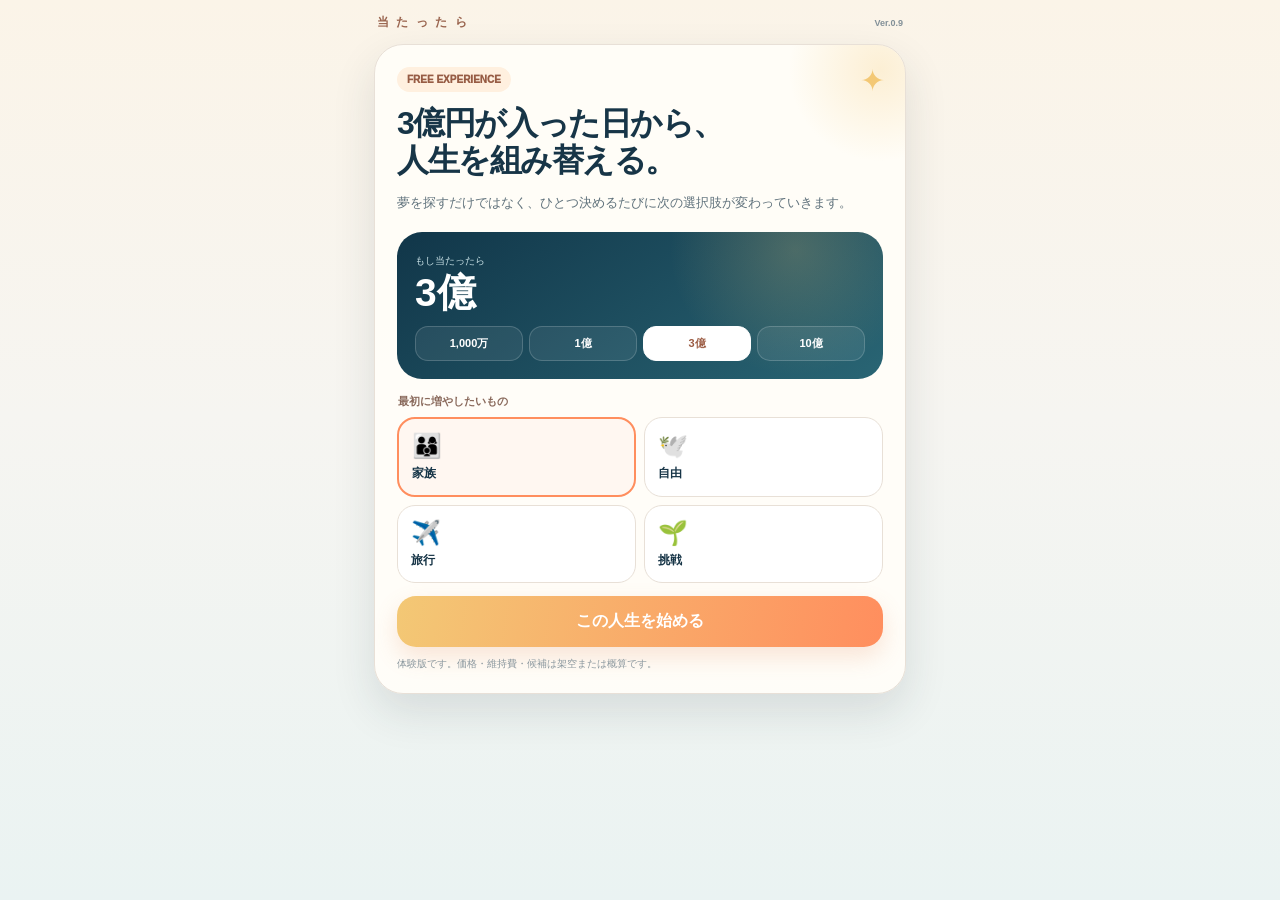
==== commit 84b9110f: "Build v0.9 real-dream linked life experience" ====
--- a/index.html
+++ b/index.html
@@ -4,104 +4,127 @@
 <meta charset="utf-8">
 <meta name="viewport" content="width=device-width,initial-scale=1,viewport-fit=cover">
 <meta name="theme-color" content="#102f40">
-<title>当たったら Ver.0.8</title>
-<style>
-:root{--ink:#153447;--muted:#71818b;--paper:#fffdf8;--line:#e9e1d7;--warm:#ff9b68;--gold:#f3c775;--navy:#14384b;--aqua:#dff1f1;--green:#5b9b78;--sky:#dceff2;--shadow:0 18px 42px rgba(36,52,62,.11)}
-*{box-sizing:border-box}html,body{margin:0;min-height:100%;background:linear-gradient(180deg,#f9f1e5 0,#f6f6f2 47%,#eaf3f2 100%);color:var(--ink);font-family:-apple-system,BlinkMacSystemFont,"Hiragino Sans","Yu Gothic",sans-serif;-webkit-tap-highlight-color:transparent}button,input,select{font:inherit;color:inherit}button{cursor:pointer}.app{max-width:560px;margin:auto;min-height:100vh;padding:calc(10px + env(safe-area-inset-top)) 14px calc(38px + env(safe-area-inset-bottom))}.screen{display:none;animation:enter .28s ease}.screen.on{display:block}@keyframes enter{from{opacity:0;transform:translateY(7px)}to{opacity:1;transform:none}}
-.brand{display:flex;align-items:center;justify-content:space-between;margin:4px 3px 13px}.brand b{letter-spacing:.18em;font-size:12px;color:#9a654f}.ver{font-size:9px;font-weight:900;color:#8c9aa1;background:#ffffff9c;border:1px solid #fff;border-radius:99px;padding:5px 8px}
-.stepbar{position:sticky;top:0;z-index:10;margin:0 -14px 12px;padding:9px 14px;background:#f9f4ecdc;backdrop-filter:blur(12px);border-bottom:1px solid #eadfd3}.steps{display:grid;grid-template-columns:repeat(5,1fr);gap:5px}.steps i{height:5px;border-radius:99px;background:#ded8cf}.steps i.on{background:linear-gradient(90deg,var(--gold),var(--warm))}.steplabel{margin-top:6px;font-size:10px;font-weight:900;color:#8b6a5b;display:flex;justify-content:space-between}
-.hero,.card,.sheet{background:rgba(255,253,248,.97);border:1px solid rgba(234,225,215,.95);border-radius:28px;box-shadow:var(--shadow)}.hero{padding:21px}.card{padding:17px;margin:10px 0}.kicker{display:inline-flex;align-items:center;gap:5px;background:#fff0df;border-radius:99px;padding:7px 10px;color:#9b5d43;font-size:10px;font-weight:950}.title{font-size:31px;line-height:1.16;letter-spacing:-.045em;font-weight:950;margin:12px 0 8px}.title.sm{font-size:25px}.lead{font-size:13px;line-height:1.65;color:#62737c;margin:0}.note{font-size:10px;color:#8d999f;line-height:1.55;margin:10px 2px 0}
-.jackpot{margin:17px 0 15px;border-radius:25px;padding:20px 17px;background:radial-gradient(circle at 82% 12%,#f6d68e40,transparent 31%),linear-gradient(145deg,#0f3346,#255c69);color:#fff;position:relative;overflow:hidden}.jackpot:before,.jackpot:after{content:"";position:absolute;border:1px solid #ffffff22;border-radius:50%}.jackpot:before{width:170px;height:170px;right:-70px;top:-70px}.jackpot:after{width:100px;height:100px;right:-22px;top:-22px}.jackpot small{font-size:10px;color:#c7e1e5;font-weight:800}.jackpot .jp{font-size:37px;font-weight:950;letter-spacing:-.05em;margin:4px 0}.jackpot .subcopy{font-size:11px;color:#e6f0f2}.amounts{display:grid;grid-template-columns:repeat(4,1fr);gap:7px}.amounts button{border:1px solid var(--line);background:#fff;border-radius:15px;padding:11px 4px;font-size:12px;font-weight:950}.amounts button.sel{border:2px solid var(--warm);background:#fff6ef;color:#9a5b42;transform:translateY(-1px)}
-.sectionlabel{font-size:11px;font-weight:950;color:#8b6a5c;margin:15px 1px 8px}.prioritygrid{display:grid;grid-template-columns:1fr 1fr;gap:8px}.priority{border:1px solid var(--line);background:#fff;border-radius:18px;padding:13px;text-align:left}.priority .ico{font-size:24px}.priority b{display:block;font-size:12px;margin-top:5px}.priority.sel{border:2px solid var(--warm);background:#fff7f1}.btn{width:100%;border:0;border-radius:19px;padding:15px 16px;margin-top:13px;background:linear-gradient(100deg,var(--gold),var(--warm));color:#fff;font-size:15px;font-weight:950;box-shadow:0 10px 23px rgba(226,128,82,.20)}.btn:disabled{opacity:.4}.sub{width:100%;border:0;border-radius:18px;padding:13px 15px;margin-top:8px;background:#edf3f3;color:#315c68;font-weight:900}
-.searchhero{position:relative;overflow:hidden;background:linear-gradient(135deg,#16394d,#347482);color:#fff;border-radius:27px;padding:17px 17px 18px;margin-bottom:10px}.searchhero .mini{font-size:9px;letter-spacing:.15em;font-weight:900;color:#b9dde2}.searchhero .amount{font-size:29px;font-weight:950;margin:3px 0}.searchhero .path{font-size:11px;color:#d9e9ec}.searchhero:after{content:"🏡";position:absolute;right:15px;bottom:-9px;font-size:62px;opacity:.18}.field{margin:12px 0}.field label{display:block;font-size:11px;font-weight:950;margin-bottom:6px}.field input,.field select{width:100%;border:1px solid var(--line);background:#fff;border-radius:15px;padding:12px;outline:none}.twocol{display:grid;grid-template-columns:1fr 1fr;gap:8px}.typebtn{border:1px solid var(--line);background:#fff;border-radius:17px;padding:12px;font-weight:900}.typebtn span{display:block;font-size:22px;margin-bottom:4px}.typebtn.sel{border:2px solid var(--warm);background:#fff7f1}.features{display:grid;grid-template-columns:repeat(3,1fr);gap:7px}.feature{border:1px solid var(--line);background:#fff;border-radius:15px;padding:10px 5px;font-size:10.5px;font-weight:850;min-height:57px}.feature .ficon{display:block;font-size:17px;margin-bottom:3px}.feature.sel{border:2px solid var(--warm);background:#fff7f1}.resulttop{display:flex;justify-content:space-between;align-items:end;margin:12px 2px 8px}.resulttop b{font-size:23px}.resulttop small{font-size:10px;color:#7e8d94}
-.property{overflow:hidden;border:1px solid var(--line);border-radius:25px;background:#fff;margin:11px 0;box-shadow:0 10px 26px rgba(45,59,67,.07)}.houseScene{height:183px;position:relative;overflow:hidden;background:linear-gradient(#bfe2ea 0 52%,#dfe9c9 52% 100%)}.houseScene:before{content:"";position:absolute;left:0;right:0;top:45%;height:2px;background:#ffffff88}.houseScene .sun{position:absolute;width:38px;height:38px;border-radius:50%;background:#ffe1a0;right:26px;top:22px;box-shadow:0 0 0 10px #ffe1a026}.houseScene .cloud{position:absolute;width:48px;height:18px;border-radius:99px;background:#ffffffb8;left:24px;top:25px}.houseScene .cloud:before,.houseScene .cloud:after{content:"";position:absolute;background:#ffffffb8;border-radius:50%}.houseScene .cloud:before{width:20px;height:20px;left:8px;top:-9px}.houseScene .cloud:after{width:26px;height:26px;right:6px;top:-12px}.houseScene .house{position:absolute;right:32px;bottom:33px;width:150px;height:80px;border-radius:5px 5px 3px 3px;background:#f8f0e4;box-shadow:0 10px 22px #24404a22}.houseScene .roof{position:absolute;right:21px;bottom:112px;border-left:85px solid transparent;border-right:85px solid transparent;border-bottom:56px solid #6a554d}.houseScene .door{position:absolute;right:92px;bottom:33px;width:28px;height:48px;background:#875f48;border-radius:3px 3px 0 0}.houseScene .win{position:absolute;right:47px;bottom:67px;width:34px;height:26px;background:#b9e7ee;border:5px solid #fff}.houseScene .tree{position:absolute;left:34px;bottom:34px;width:20px;height:47px;background:#7c624c;border-radius:4px}.houseScene .tree:before{content:"";position:absolute;width:64px;height:64px;border-radius:48% 52% 50% 50%;background:#72a675;left:-22px;top:-39px}.houseScene.v1{background:linear-gradient(#c9e7ed 0 52%,#d6e2be 52% 100%)}.houseScene.v1 .house{width:170px;height:88px;background:#f4eee5}.houseScene.v1 .roof{border-left-width:95px;border-right-width:95px;border-bottom-color:#80645a}.houseScene.v2{background:linear-gradient(#b8d9e8 0 49%,#d3d8bb 49% 100%)}.houseScene.v2 .house{width:175px;height:96px;background:#eee8df}.houseScene.v2 .roof{border-left-width:100px;border-right-width:100px;border-bottom-color:#514942}.sceneBadge{position:absolute;left:12px;bottom:11px;z-index:3;background:#14384bdc;color:#fff;border-radius:99px;padding:6px 9px;font-size:9px;font-weight:900}.propbody{padding:14px 15px 15px}.price{font-size:26px;font-weight:950;color:#cf714d}.propbody h3{font-size:17px;margin:4px 0 8px}.specrow{display:grid;grid-template-columns:repeat(3,1fr);gap:6px;margin:8px 0}.specbox{background:#f2f6f5;border-radius:12px;padding:8px 5px;text-align:center}.specbox b{display:block;font-size:11px}.specbox small{font-size:8.5px;color:#7a8a91}.tags{display:flex;flex-wrap:wrap;gap:5px}.tag{background:#fff4e9;color:#8e604c;border-radius:99px;padding:5px 7px;font-size:9px;font-weight:850}.selectprop{width:100%;border:0;background:#173c4f;color:#fff;border-radius:14px;padding:12px;font-weight:950;margin-top:10px}
-.balance{background:radial-gradient(circle at 86% 18%,#edca7e35,transparent 27%),linear-gradient(135deg,#12364a,#2f6b77);color:#fff;border-radius:27px;padding:18px;margin:10px 0;position:relative;overflow:hidden}.balance small{color:#c9e2e6}.balance .big{font-size:34px;font-weight:950;margin:3px 0}.balance .meter{height:7px;background:#ffffff26;border-radius:99px;margin-top:11px;overflow:hidden}.balance .meter span{display:block;height:100%;background:linear-gradient(90deg,#f6d07f,#ff9a67);border-radius:99px}.selectedHome{display:grid;grid-template-columns:108px 1fr;gap:12px;align-items:center;margin-bottom:14px}.miniHouse{height:94px;border-radius:18px;background:linear-gradient(#c5e5eb 0 55%,#dbe5c7 55%);position:relative;overflow:hidden}.miniHouse:before{content:"🏡";position:absolute;font-size:54px;right:13px;bottom:4px}.selectedHome b{font-size:15px}.selectedHome p{font-size:10.5px;line-height:1.45;color:#74838a;margin:4px 0 0}.lifemap{display:grid;grid-template-columns:1fr 1fr 1fr;gap:7px}.lifeNode{border:1px solid var(--line);background:#fff;border-radius:17px;min-height:96px;padding:10px;position:relative;transition:.2s}.lifeNode .ico{font-size:21px}.lifeNode b{display:block;font-size:11px;margin:5px 0 2px}.lifeNode small{font-size:9px;line-height:1.35;color:#78868d}.lifeNode.done{border-color:#b9d6ca;background:#f3faf6}.lifeNode.hot{border:2px solid var(--warm);background:#fff6ef;box-shadow:0 7px 18px #e9855b20}.lifeNode.hot:after{content:"NEXT";position:absolute;right:7px;top:7px;background:#ff8f60;color:#fff;border-radius:99px;padding:3px 5px;font-size:7px;font-weight:950}.ripple{margin:12px 0;background:#f9f3ea;border-radius:19px;padding:12px}.ripple .rtitle{font-size:10px;font-weight:950;color:#91664f;margin-bottom:8px}.rippleline{display:flex;align-items:center;gap:6px;overflow:auto;padding-bottom:2px}.rippleline span{flex:0 0 auto;background:#fff;border-radius:13px;padding:8px 9px;font-size:10px;font-weight:850;border:1px solid #eee3d7}.arrow{font-size:12px;color:#c98b6a}.compare{background:#edf4f3;border-radius:18px;padding:12px;margin:11px 0}.compareTitle{font-size:11px;font-weight:950;margin-bottom:7px}.comparegrid{display:grid;grid-template-columns:1fr 1fr;gap:7px}.comparebox{background:#fff;border-radius:13px;padding:9px;font-size:9.5px;line-height:1.45}.comparebox b{display:block;font-size:10.5px}
-.workintro{display:flex;align-items:center;gap:10px;background:#eef5f4;border-radius:18px;padding:11px;margin:10px 0 13px}.workintro .homeicon{font-size:29px}.workintro p{margin:0;font-size:10.5px;line-height:1.45;color:#64767e}.work{border:1px solid var(--line);background:#fff;border-radius:19px;padding:13px;margin:8px 0;display:grid;grid-template-columns:64px 1fr auto;gap:10px;align-items:center;text-align:left;width:100%}.work .days{width:64px;height:64px;border-radius:17px;background:#edf5f4;display:grid;place-items:center;text-align:center}.work .days b{font-size:23px;line-height:1}.work .days small{font-size:8px;color:#6c8388}.work .wcopy b{font-size:13px}.work .wcopy small{display:block;font-size:9.5px;line-height:1.4;color:#76858c;margin-top:3px}.work .reserve{font-size:9px;font-weight:900;color:#94634e;text-align:right;white-space:pre-line}.work.sel{border:2px solid var(--warm);background:#fff7f1}.week{display:grid;grid-template-columns:repeat(7,1fr);gap:5px;margin:11px 0}.daycell{border-radius:13px;background:#e9eeee;padding:8px 2px;text-align:center}.daycell b{font-size:9px;display:block}.daycell span{font-size:16px;display:block;margin-top:3px}.daycell.free{background:#fff1e6}.daycell.free span{color:#d77752}.daycell.off{background:#eff5ef}.daycell.off span{color:#638a6a}
-.dayHero{height:180px;border-radius:24px;overflow:hidden;position:relative;margin:13px 0;background:linear-gradient(#bfe2eb 0 58%,#dce9c7 58%)}.dayHero:before{content:"";position:absolute;left:0;right:0;bottom:0;height:43%;background:linear-gradient(#dce9c7,#bdd3a7)}.dayHero .bigemoji{position:absolute;right:23px;bottom:16px;font-size:72px;filter:drop-shadow(0 10px 9px #2d4f5530)}.dayHero .caption{position:absolute;left:12px;bottom:12px;max-width:63%;background:#14384bd9;color:#fff;border-radius:15px;padding:9px 10px}.dayHero .caption b{display:block;font-size:12px}.dayHero .caption small{font-size:9px;color:#d6e9ed}.dayHero.project{background:linear-gradient(#c9dce8 0 58%,#ddd4c8 58%)}.dayHero.slow{background:linear-gradient(#f0d8bd 0 58%,#e9dfc7 58%)}.dayHero.mini{background:linear-gradient(#b8e1ee 0 58%,#d5e8d0 58%)}.daypick{border:1px solid var(--line);border-radius:16px;background:#fff;padding:11px;text-align:left}.daypick .di{font-size:22px}.daypick b{font-size:11px;display:block;margin-top:3px}.daypick.sel{border:2px solid var(--warm);background:#fff7f1}.momentbar{display:grid;grid-template-columns:repeat(5,1fr);gap:5px;margin-top:11px}.moment{background:#f1f5f4;border-radius:12px;padding:8px 3px;text-align:center}.moment b{font-size:9px;display:block;color:#906550}.moment small{font-size:8px;line-height:1.2;color:#6e7f86}.finalmap{display:flex;align-items:center;gap:6px;overflow:auto;margin:11px 0;padding-bottom:3px}.finalnode{flex:0 0 82px;border-radius:16px;background:#fff;border:1px solid var(--line);padding:10px;text-align:center}.finalnode .fi{font-size:22px}.finalnode b{display:block;font-size:9px;margin-top:4px}.finalnode.done{background:#f2faf6;border-color:#b7d7c9}.finalnode.lock{opacity:.55}.pay{background:radial-gradient(circle at 80% 7%,#efd28a35,transparent 28%),linear-gradient(145deg,#12364a,#2e6371);color:#fff;border-radius:27px;padding:18px;margin-top:12px}.pay h2{font-size:23px;margin:8px 0}.pay p{font-size:10.5px;line-height:1.55;color:#d9e7ea}.pay .price2{font-size:34px;font-weight:950}.pay .btn{box-shadow:none}.reset{border:0;background:transparent;color:#7d8b91;font-size:10.5px;font-weight:850;padding:13px;width:100%}
-@media(max-width:390px){.title{font-size:28px}.hero,.card{padding:16px}.jackpot .jp{font-size:33px}.houseScene{height:165px}.lifemap{gap:5px}.lifeNode{padding:9px;min-height:91px}.features{gap:5px}.work{grid-template-columns:58px 1fr auto}.work .days{width:58px;height:58px}}
-</style>
+<title>当たったら Ver.0.9</title>
+<link rel="stylesheet" href="style.css?v=9">
 </head>
-<body><main class="app">
-<div class="brand"><b>当 た っ た ら</b><span class="ver">FREE · Ver.0.8</span></div>
-<section id="s0" class="screen on"><div class="hero"><span class="kicker">🎉 もし今日、当たったら</span><div class="title">お金じゃなく、<br>暮らしを選びにいく。</div><div class="jackpot"><small>あなたの当選額</small><div id="jackpotValue" class="jp">3億円</div><div class="subcopy">ここから、家・仕事・時間がつながって変わる。</div></div><div id="money" class="amounts"></div><div class="sectionlabel">最初に増やしたいもの</div><div id="priority" class="prioritygrid"></div><button id="start" class="btn">この人生を作りはじめる →</button><p class="note">物件・価格などは体験用の架空データ／概算です。</p></div></section>
-<section id="s1" class="screen"><div class="stepbar"><div class="steps"><i class="on"></i><i></i><i></i><i></i><i></i></div><div class="steplabel"><span>住まい</span><span>1 / 5</span></div></div><div class="searchhero"><div class="mini">DREAM SEARCH</div><div id="searchAmount" class="amount">3億円の家探し</div><div class="path">まず「毎日帰る場所」を決める。</div></div><div class="card"><div class="title sm">どんな家なら、<br>帰るたび嬉しい？</div><div class="field"><label>📍 エリア</label><input id="area" value="今の生活圏" placeholder="例：調布周辺、海の近く"></div><div class="twocol"><div class="field"><label>💰 予算上限</label><select id="budget"></select></div><div class="field"><label>↔️ 広さ</label><select id="size"><option value="100">100㎡〜</option><option value="120" selected>120㎡〜</option><option value="150">150㎡〜</option><option value="180">180㎡〜</option></select></div></div><div class="sectionlabel">住まいタイプ</div><div id="types" class="twocol"><button class="typebtn sel" data-v="戸建て"><span>🏡</span>戸建て</button><button class="typebtn" data-v="マンション"><span>🏙️</span>マンション</button></div><div class="sectionlabel">欲しいもの</div><div id="features" class="features"></div><button id="search" class="btn">3つの暮らしを見る →</button></div></section>
-<section id="s2" class="screen"><div class="stepbar"><div class="steps"><i class="on"></i><i class="on"></i><i></i><i></i><i></i></div><div class="steplabel"><span>3つから選ぶ</span><span>2 / 5</span></div></div><div class="resulttop"><div><small>DREAM SEARCH RESULT</small><br><b>3つの暮らし</b></div><small id="cond"></small></div><div id="properties"></div><button id="editSearch" class="sub">← 条件を変える</button></section>
-<section id="s3" class="screen"><div class="stepbar"><div class="steps"><i class="on"></i><i class="on"></i><i class="on"></i><i></i><i></i></div><div class="steplabel"><span>MY LIFE</span><span>3 / 5</span></div></div><div id="lifeAfterHome"></div></section>
-<section id="s4" class="screen"><div class="stepbar"><div class="steps"><i class="on"></i><i class="on"></i><i class="on"></i><i class="on"></i><i></i></div><div class="steplabel"><span>働き方</span><span>4 / 5</span></div></div><div class="card"><span class="kicker">💼 WORK SIMULATOR</span><div class="title sm">次は、週5を<br>当たり前にしない。</div><div id="workIntro" class="workintro"></div><div id="works"></div><button id="applyWork" class="btn" disabled>この働き方に変える →</button><p class="note">生活費バッファは体験用の仮置きです。</p></div></section>
-<section id="s5" class="screen"><div class="stepbar"><div class="steps"><i class="on"></i><i class="on"></i><i class="on"></i><i class="on"></i><i class="on"></i></div><div class="steplabel"><span>MY LIFE UPDATED</span><span>5 / 5</span></div></div><div id="lifeAfterWork"></div></section>
-<section id="s6" class="screen"><div class="stepbar"><div class="steps"><i class="on"></i><i class="on"></i><i class="on"></i><i class="on"></i><i class="on"></i></div><div class="steplabel"><span>BONUS · ある平日</span><span>体験</span></div></div><div class="card"><span class="kicker">🌤️ A DAY AFTER WINNING</span><div class="title sm">仕事のない平日を、<br>1日だけ先に見る。</div><div id="dayChoices" class="twocol" style="margin-top:12px"></div><div id="dayVisual"></div><button id="finish" class="btn" disabled>この人生の続きを見る →</button></div></section>
-<section id="s7" class="screen"><div id="freeDone"></div></section>
+<body>
+<main class="app">
+  <header class="brand"><b>当 た っ た ら</b><span>Ver.0.9</span></header>
+
+  <section id="s0" class="screen on">
+    <div class="hero cover">
+      <div class="spark">✦</div>
+      <span class="kicker">FREE EXPERIENCE</span>
+      <h1>3億円が入った日から、<br>人生を組み替える。</h1>
+      <p>夢を探すだけではなく、ひとつ決めるたびに次の選択肢が変わっていきます。</p>
+      <div class="jackpot"><small>もし当たったら</small><strong id="jackpotText">3億円</strong><div id="amounts" class="amounts"></div></div>
+      <div class="sectionTitle">最初に増やしたいもの</div>
+      <div id="priority" class="priorityGrid"></div>
+      <button id="start" class="primary">この人生を始める</button>
+      <div class="micro">体験版です。価格・維持費・候補は架空または概算です。</div>
+    </div>
+  </section>
+
+  <section id="s1" class="screen">
+    <div class="step">01 / 05　最初の大きな夢を決める</div>
+    <div class="dreamHero">
+      <div><span>DREAM SEARCH</span><strong>住まい</strong><small>夢を「条件」に変える</small></div>
+      <div class="dreamIcon">🏡</div>
+    </div>
+    <div class="card">
+      <div class="sectionTitle">実在の夢を持ち込む</div>
+      <div class="importBox">
+        <input id="realTitle" placeholder="例：SUUMOで見つけた○○邸">
+        <div class="split"><input id="realPrice" inputmode="numeric" placeholder="価格（万円）"><input id="realUrl" placeholder="URL（任意）"></div>
+        <button id="useReal" class="secondary">この夢を候補に追加</button>
+      </div>
+      <div class="or"><span>または</span></div>
+      <div class="sectionTitle">条件から探す</div>
+      <div class="split">
+        <label>エリア<input id="area" value="今の生活圏"></label>
+        <label>予算上限<select id="budget"></select></label>
+      </div>
+      <div class="split">
+        <label>住まい<select id="type"><option>戸建て</option><option>マンション</option></select></label>
+        <label>広さ<select id="size"><option value="100">100㎡以上</option><option value="120" selected>120㎡以上</option><option value="150">150㎡以上</option></select></label>
+      </div>
+      <div class="sectionTitle">絶対ほしい</div>
+      <div id="features" class="featureGrid"></div>
+      <button id="search" class="primary">3つの暮らしを見る</button>
+    </div>
+  </section>
+
+  <section id="s2" class="screen">
+    <div class="step">02 / 05　どの暮らしにする？</div>
+    <div id="results"></div>
+    <button id="editSearch" class="secondary">条件を変える</button>
+  </section>
+
+  <section id="s3" class="screen">
+    <div class="purchaseStage">
+      <div id="purchaseVisual" class="purchaseVisual"></div>
+      <span class="kicker light">DECISION</span>
+      <h2 id="purchaseTitle"></h2>
+      <div class="moneyShift"><span id="beforeMoney"></span><b>→</b><strong id="afterMoney"></strong></div>
+      <button id="confirmPurchase" class="purchaseBtn">この家に住む</button>
+      <button id="cancelPurchase" class="linkBtn">戻る</button>
+    </div>
+  </section>
+
+  <section id="s4" class="screen">
+    <div class="step">03 / 05　ひとつの選択が、他を変える</div>
+    <div id="world"></div>
+    <div id="ripple"></div>
+    <div id="surprise"></div>
+    <button id="toWork" class="primary">次は働き方を決める</button>
+  </section>
+
+  <section id="s5" class="screen">
+    <div class="step">04 / 05　働き方を変えたら？</div>
+    <div class="card">
+      <span class="kicker">WORK SIMULATOR</span>
+      <h2>この家に住むなら、<br>今まで通り働く？</h2>
+      <div id="works"></div>
+      <button id="applyWork" class="primary" disabled>この働き方にする</button>
+    </div>
+  </section>
+
+  <section id="s6" class="screen">
+    <div class="step">05 / 05　あなたの世界が更新された</div>
+    <div id="world2"></div>
+    <div id="surprise2"></div>
+    <button id="toDay" class="primary">その後の平日を体験する</button>
+  </section>
+
+  <section id="s7" class="screen">
+    <div class="dayScene" id="dayScene"></div>
+    <div class="card dayCard">
+      <span class="kicker">A DAY AFTER WINNING</span>
+      <h2>予定のない平日。</h2>
+      <div id="dayChoices" class="dayChoices"></div>
+      <div id="timeline"></div>
+      <button id="finish" class="primary" disabled>MY WORLDを見る</button>
+    </div>
+  </section>
+
+  <section id="s8" class="screen">
+    <div class="finalHero">
+      <span>MY WORLD</span>
+      <h2>これは、あなたが選んだ<br>「当たった後の人生」。</h2>
+      <div id="finalWorld"></div>
+    </div>
+    <div id="finalSuggestion"></div>
+    <div class="premium">
+      <small>ここから先</small>
+      <h3>旅行・車・家族・挑戦まで、<br>全部つなげて完成させる。</h3>
+      <div class="premiumPrice">¥500 <span>買い切り想定</span></div>
+      <button id="payIntent" class="primary">この続きを作りたい</button>
+      <div id="payFeedback" class="feedback">ありがとうございます。Ver.0.9では購入意向だけを端末内に保存します。実際の決済は発生しません。</div>
+    </div>
+    <button id="restart" class="linkBtn dark">最初からやり直す</button>
+  </section>
 </main>
-<script>
-(function(){
-const $=id=>document.getElementById(id);const fmt=n=>'¥'+new Intl.NumberFormat('ja-JP').format(Math.max(0,Math.round(n)));const amountLabel=n=>n===1e7?'1,000万円':n===1e8?'1億円':n===3e8?'3億円':'10億円';
-const amounts=[{v:1e7,l:'1,000万'},{v:1e8,l:'1億'},{v:3e8,l:'3億'},{v:1e9,l:'10億'}];
-const priorities=[['家族との時間','👨‍👩‍👦'],['仕事からの自由','🕊️'],['旅行','✈️'],['自分の挑戦','🚀']];
-const featureList=[['庭','🌿'],['書斎','💻'],['プレイルーム','🧸'],['2台駐車','🚗'],['大きなお風呂','🛁'],['アイランドキッチン','🍳']];
-let S={amount:3e8,priority:'家族との時間',type:'戸建て',features:['庭','書斎','プレイルーム'],property:null,work:null,day:null};
-function show(id){document.querySelectorAll('.screen').forEach(x=>x.classList.remove('on'));$(id).classList.add('on');scrollTo(0,0);save()}
-function save(){try{localStorage.setItem('atattara_v08',JSON.stringify(S))}catch(e){}}
-function renderStart(){
- $('jackpotValue').textContent=amountLabel(S.amount);
- $('money').innerHTML=amounts.map(a=>`<button class="${S.amount===a.v?'sel':''}" data-v="${a.v}">${a.l}</button>`).join('');
- $('money').querySelectorAll('button').forEach(b=>b.onclick=()=>{S.amount=+b.dataset.v;renderStart()});
- $('priority').innerHTML=priorities.map(p=>`<button class="priority ${S.priority===p[0]?'sel':''}" data-v="${p[0]}"><span class="ico">${p[1]}</span><b>${p[0]}</b></button>`).join('');
- $('priority').querySelectorAll('button').forEach(b=>b.onclick=()=>{S.priority=b.dataset.v;renderStart()});
-}
-function setupSearch(){
- $('searchAmount').textContent=amountLabel(S.amount)+'の家探し';
- const caps=S.amount===1e7?[3000000,5000000,8000000]:S.amount===1e8?[40000000,60000000,80000000]:S.amount===3e8?[70000000,100000000,130000000,160000000]:[100000000,150000000,220000000,300000000];
- $('budget').innerHTML=caps.map((x,i)=>`<option value="${x}" ${i===Math.min(1,caps.length-1)?'selected':''}>${fmt(x)}まで</option>`).join('');
- $('features').innerHTML=featureList.map(f=>`<button class="feature ${S.features.includes(f[0])?'sel':''}" data-v="${f[0]}"><span class="ficon">${f[1]}</span>${f[0]}</button>`).join('');
- $('features').querySelectorAll('button').forEach(b=>b.onclick=()=>{let f=b.dataset.v;S.features.includes(f)?S.features=S.features.filter(x=>x!==f):S.features.push(f);setupSearch()});
- $('types').querySelectorAll('button').forEach(b=>{b.classList.toggle('sel',b.dataset.v===S.type);b.onclick=()=>{S.type=b.dataset.v;setupSearch()}});
-}
-function makeProperties(){
- const cap=+$('budget').value,area=$('area').value.trim()||'今の生活圏',size=+$('size').value,fs=S.features.slice();const mult=[.78,.92,1.02],names=['家族時間を真ん中にした家','広さを優先した家','せっかく当たったなら、の家'];
- return mult.map((m,i)=>{let price=Math.round(cap*m/100000)*100000;price=Math.min(price,S.amount*.72);let sqm=size+[0,18,35][i];let rooms=S.type==='戸建て'?(i===2?'5LDK＋書斎':'4LDK＋書斎'):(i===2?'4LDK＋DEN':'3LDK＋DEN');let fee=Math.round(price*.065/100000)*100000;let maint=S.type==='戸建て'?Math.round(price*.009/12/1000)*1000:Math.round(price*.012/12/1000)*1000;return{id:i,name:names[i],price,fee,total:price+fee,sqm,rooms,area,type:S.type,features:fs.slice(0,Math.min(fs.length,3+i)),maint}});
-}
-function sceneHTML(p,i){return `<div class="houseScene v${i}"><div class="sun"></div><div class="cloud"></div><div class="tree"></div><div class="roof"></div><div class="house"></div><div class="door"></div><div class="win"></div><span class="sceneBadge">${p.area} · 体験イメージ</span></div>`}
-function renderProperties(){
- const ps=makeProperties();$('cond').textContent=($('area').value||'今の生活圏')+' · '+S.type;
- $('properties').innerHTML=ps.map((p,i)=>`<article class="property">${sceneHTML(p,i)}<div class="propbody"><div class="price">${fmt(p.price)}</div><h3>${p.name}</h3><div class="specrow"><div class="specbox"><b>${p.sqm}㎡</b><small>広さ</small></div><div class="specbox"><b>${p.rooms.split('＋')[0]}</b><small>間取り</small></div><div class="specbox"><b>${fmt(p.maint)}</b><small>月維持目安</small></div></div><div class="tags">${p.features.map(x=>`<span class="tag">${x}</span>`).join('')}</div><button class="selectprop" data-i="${i}">この暮らしを選ぶ →</button></div></article>`).join('');
- $('properties').querySelectorAll('.selectprop').forEach(b=>b.onclick=()=>{S.property=ps[+b.dataset.i];renderLifeAfterHome();show('s3')});
-}
-function remainingAfterHome(){return S.amount-(S.property?S.property.total:0)}
-function remainingAfterWork(){return remainingAfterHome()-(S.work?S.work.reserve:0)}
-function years(n){return Math.floor(n/6000000)}
-function lifeMap(afterWork){
- const p=S.property,garage=p.features.includes('2台駐車'),garden=p.features.includes('庭'),free=afterWork?S.work.free:0;
- const nodes=[['🏡','住まい',`${p.sqm}㎡`,true,false],['💼','仕事',afterWork?S.work.label:'選ぶ',afterWork,!afterWork],['👨‍👩‍👦','家族',afterWork&&free?`平日+${free}日`:garden?'庭の休日':'家時間↑',false,false],['✈️','旅行',afterWork&&free>=2?'長旅OK':'未設定',false,false],['🚗','車',garage?'2台OK':'未設定',false,false],['🌱','挑戦',afterWork&&free>=2?'時間あり':'未設定',false,false]];
- return `<div class="lifemap">${nodes.map(n=>`<div class="lifeNode ${n[3]?'done':''} ${n[4]?'hot':''}"><span class="ico">${n[0]}</span><b>${n[1]}</b><small>${n[2]}</small></div>`).join('')}</div>`;
-}
-function balanceHTML(rem,sub){let pct=Math.max(0,Math.min(100,rem/S.amount*100));return `<div class="balance"><small>現在の残り</small><div class="big">${fmt(rem)}</div><small>${sub}</small><div class="meter"><span style="width:${pct}%"></span></div></div>`}
-function renderLifeAfterHome(){
- const p=S.property,rem=remainingAfterHome();$('lifeAfterHome').innerHTML=`${balanceHTML(rem,`${amountLabel(S.amount)}のうち住まいに${fmt(p.total)}`)}<div class="card"><div class="selectedHome"><div class="miniHouse"></div><div><span class="kicker">🏡 HOME SELECTED</span><b>${p.name}</b><p>${p.area} · ${p.type} · ${p.sqm}㎡ · ${p.rooms}</p></div></div>${lifeMap(false)}<div class="ripple"><div class="rtitle">家を選んだ波紋</div><div class="rippleline"><span>🏡 家</span><b class="arrow">→</b><span>💼 通勤縛り ↓</span><b class="arrow">→</b><span>👨‍👩‍👦 家時間 ↑</span>${p.features.includes('2台駐車')?'<b class="arrow">→</b><span>🚗 2台OK</span>':''}</div></div><div class="compare"><div class="compareTitle">別の世界も残っている</div><div class="comparegrid"><div class="comparebox"><b>この家を選ぶ</b>残り ${fmt(rem)}<br>毎日の景色を変える</div><div class="comparebox"><b>家を変えない</b>残り ${fmt(S.amount)}<br>旅行・自由へ回す</div></div></div><button id="toWork" class="btn">次は「働き方」を変えてみる →</button><p class="note">残りは年間600万円生活なら約${years(rem)}年分のイメージ。</p></div>`;
- $('toWork').onclick=()=>{renderWorks();show('s4')};
-}
-const workBase=[{id:'w5',label:'今まで通り週5',free:0,reserve:0,desc:'家だけ変える'},{id:'w4',label:'週4日にする',free:1,reserve:6000000,desc:'平日を1日取り戻す'},{id:'w3',label:'週3日にする',free:2,reserve:12000000,desc:'仕事と自由を半分ずつ'},{id:'rest',label:'1年間休む',free:5,reserve:10000000,desc:'いったん生活を作り直す'},{id:'quit',label:'辞めて選び直す',free:5,reserve:24000000,desc:'2年分を確保して急がない'}];
-function availableWorks(){let rem=remainingAfterHome();return workBase.filter(w=>w.reserve<=rem*.55||w.id==='w5')}
-function renderWorks(){
- const p=S.property;$('workIntro').innerHTML=`<div class="homeicon">🏡</div><p><b>${p.area}の家は決まった。</b><br>今度は「週5」をそのままにするか選べます。</p>`;
- $('works').innerHTML=availableWorks().map(w=>`<button class="work ${S.work&&S.work.id===w.id?'sel':''}" data-id="${w.id}"><div class="days"><b>${w.free}</b><small>自由な平日/週</small></div><div class="wcopy"><b>${w.label}</b><small>${w.desc}</small></div><div class="reserve">${w.reserve?fmt(w.reserve)+'\n確保':'追加0円'}</div></button>`).join('');
- $('works').querySelectorAll('.work').forEach(b=>b.onclick=()=>{S.work=workBase.find(x=>x.id===b.dataset.id);renderWorks();$('applyWork').disabled=false});$('applyWork').disabled=!S.work;
-}
-function weekHTML(free){let cells=[['月','work'],['火',free>=1?'free':'work'],['水','work'],['木',free>=2?'free':'work'],['金',free>=5?'free':'work'],['土','off'],['日','off']];if(free>=5){cells=cells.map((x,i)=>[x[0],i<5?'free':'off'])}return `<div class="week">${cells.map(c=>`<div class="daycell ${c[1]}"><b>${c[0]}</b><span>${c[1]==='work'?'💼':c[1]==='free'?'☀️':'🏠'}</span></div>`).join('')}</div>`}
-function renderLifeAfterWork(){
- const rem=remainingAfterWork(),free=S.work.free;$('lifeAfterWork').innerHTML=`${balanceHTML(rem,`${S.work.label} · 自由な平日 ${free}日/週`)}<div class="card"><span class="kicker">✨ MY LIFE UPDATED</span><div class="title sm">週の見え方が、<br>こんなに変わる。</div>${weekHTML(free)}${lifeMap(true)}<div class="ripple"><div class="rtitle">働き方を変えた波紋</div><div class="rippleline"><span>💼 ${S.work.label}</span><b class="arrow">→</b><span>📅 平日 +${free}</span><b class="arrow">→</b><span>✈️ ${free>=2?'長旅OK':'旅行余地'}</span><b class="arrow">→</b><span>🌱 ${free>=2?'挑戦時間↑':'休日で挑戦'}</span></div></div><button id="toDay" class="btn">この生活の平日を1日だけ見る →</button></div>`;$('toDay').onclick=()=>{renderDayChoices();show('s6')};
-}
-function renderDayChoices(){
- const opts=[['family','👨‍👩‍👦','家族中心'],['project','💻','自分の挑戦'],['slow','☕','何もしない'],['mini','🚃','小さな旅行']];$('dayChoices').innerHTML=opts.map(o=>`<button class="daypick ${S.day===o[0]?'sel':''}" data-id="${o[0]}"><span class="di">${o[1]}</span><b>${o[2]}</b></button>`).join('');$('dayChoices').querySelectorAll('button').forEach(b=>b.onclick=()=>{S.day=b.dataset.id;renderDayChoices();renderDayVisual();$('finish').disabled=false});renderDayVisual();$('finish').disabled=!S.day;
-}
-function renderDayVisual(){if(!S.day){$('dayVisual').innerHTML='';return}const p=S.property,free=S.work.free,meta={family:['👨‍👩‍👦','家族で遅い朝','平日だから、混雑を気にしない'],project:['💻','作業部屋へ','好きなものを急がず進める'],slow:['☕','予定は入れない','何もしないことを予定にする'],mini:['🚃','家族で日帰り','平日の空いている街へ']}[S.day];const moments=[['7:30','🏡 朝'],['10:00',meta[1]],['14:00',S.day==='project'?'💻 続けてもやめても':'☀️ 自由な午後'],['17:30','👨‍👩‍👦 夕方'],['21:30',free>=2?'📅 明日も余白':'🌙 新しい家へ']];$('dayVisual').innerHTML=`<div class="dayHero ${S.day}"><span class="bigemoji">${meta[0]}</span><div class="caption"><b>${p.area}の新しい家</b><small>${meta[2]}</small></div></div><div class="momentbar">${moments.map(m=>`<div class="moment"><b>${m[0]}</b><small>${m[1]}</small></div>`).join('')}</div>`;
-}
-function renderFreeDone(){
- $('freeDone').innerHTML=`${balanceHTML(remainingAfterWork(),'無料版で作った現在の世界')}<div class="card"><span class="kicker">YOUR LIFE SO FAR</span><div class="title sm">2つ決めただけで、<br>ここまで変わった。</div><div class="finalmap"><div class="finalnode done"><span class="fi">🏡</span><b>住まい</b></div><b class="arrow">→</b><div class="finalnode done"><span class="fi">💼</span><b>仕事</b></div><b class="arrow">→</b><div class="finalnode lock"><span class="fi">✈️</span><b>旅行</b></div><b class="arrow">→</b><div class="finalnode lock"><span class="fi">🚗</span><b>車</b></div><b class="arrow">→</b><div class="finalnode lock"><span class="fi">🌱</span><b>挑戦</b></div></div><div class="compare"><div class="compareTitle">まだ作れる別ルート</div><div class="comparegrid"><div class="comparebox"><b>家にかけない</b>旅行と自由を最大化</div><div class="comparebox"><b>仕事を変えない</b>資産を厚く残す</div></div></div></div><div class="pay"><span class="kicker">PREMIUM PREVIEW</span><h2>残りの人生も、全部つなげる。</h2><p>旅行・車・家族・挑戦まで連動／選ばなかった人生を比較／金額違いの別人生／MY LIFEを保存。</p><div class="price2">500円 <small style="font-size:10px;font-weight:700">買い切り想定</small></div><button id="want" class="btn">500円なら続きを見たい</button><button id="no" class="sub" style="background:#ffffff16;color:#fff">今は払わない</button><div id="fb" style="display:none;margin-top:9px;background:#fff;color:#17394d;border-radius:14px;padding:11px;font-size:10px"></div></div><button id="reset" class="reset">最初から別の人生を作る</button>`;
- $('want').onclick=()=>feedback('「続きを見たい」を端末内だけに記録しました。決済はありません。');$('no').onclick=()=>feedback('「今は払わない」を記録しました。');$('reset').onclick=()=>{localStorage.removeItem('atattara_v08');location.reload()};
-}
-function feedback(t){$('fb').style.display='block';$('fb').textContent=t}
-renderStart();
-$('start').onclick=()=>{setupSearch();show('s1')};$('search').onclick=()=>{renderProperties();show('s2')};$('editSearch').onclick=()=>show('s1');$('applyWork').onclick=()=>{if(!S.work)return;renderLifeAfterWork();show('s5')};$('finish').onclick=()=>{renderFreeDone();show('s7')};
-})();
-</script>
-</body></html>+<div id="impactOverlay" class="impactOverlay" aria-hidden="true"></div>
+<script src="app.js?v=9"></script>
+</body>
+</html>
--- a/style.css
+++ b/style.css
@@ -0,0 +1,2 @@
+:root{--ink:#173547;--muted:#71818a;--paper:#fffdf8;--line:#e8e0d7;--warm:#ff8e5e;--gold:#f3c875;--navy:#12384c;--teal:#3f7c86;--green:#69a57f;--shadow:0 18px 44px rgba(29,48,59,.12)}
+*{box-sizing:border-box}html,body{margin:0;min-height:100%;background:linear-gradient(180deg,#fbf4e8,#f6f5f1 46%,#eaf3f2);color:var(--ink);font-family:-apple-system,BlinkMacSystemFont,"Hiragino Sans","Yu Gothic",sans-serif;-webkit-tap-highlight-color:transparent}button,input,select{font:inherit;color:inherit}button{cursor:pointer}.app{max-width:560px;margin:auto;min-height:100vh;padding:calc(10px + env(safe-area-inset-top)) 14px calc(36px + env(safe-area-inset-bottom))}.screen{display:none;animation:in .3s ease}.screen.on{display:block}@keyframes in{from{opacity:0;transform:translateY(7px)}to{opacity:1;transform:none}}.brand{display:flex;justify-content:space-between;align-items:center;margin:4px 3px 13px}.brand b{font-size:12px;letter-spacing:.17em;color:#9a654f}.brand span{font-size:9px;font-weight:900;color:#829098}.hero,.card{background:rgba(255,253,248,.97);border:1px solid var(--line);border-radius:29px;box-shadow:var(--shadow)}.hero{padding:22px}.cover{position:relative;overflow:hidden}.cover:after{content:"";position:absolute;width:190px;height:190px;border-radius:50%;background:radial-gradient(circle,#f4c87444,transparent 68%);right:-70px;top:-70px}.spark{position:absolute;right:20px;top:18px;font-size:30px;color:#f3c875}.kicker{display:inline-flex;background:#fff0df;border-radius:99px;padding:7px 10px;color:#975c44;font-size:10px;font-weight:950}.kicker.light{background:#ffffff20;color:#fff}h1{font-size:32px;line-height:1.16;letter-spacing:-.045em;margin:13px 0 9px}h2{font-size:25px;line-height:1.25;letter-spacing:-.035em;margin:10px 0}p{color:#60727c;font-size:13px;line-height:1.65}.jackpot{margin:18px 0 14px;padding:18px;border-radius:25px;background:radial-gradient(circle at 82% 12%,#f3c87535,transparent 30%),linear-gradient(145deg,#113649,#296574);color:#fff}.jackpot small{font-size:10px;color:#c8e0e5}.jackpot strong{display:block;font-size:39px;line-height:1.05;margin:5px 0 12px}.amounts{display:grid;grid-template-columns:repeat(4,1fr);gap:6px}.amounts button{border:1px solid #ffffff2d;background:#ffffff12;color:#fff;border-radius:13px;padding:9px 3px;font-size:11px;font-weight:900}.amounts button.sel{background:#fff;color:#9b5b42;border-color:#fff}.sectionTitle{font-size:11px;font-weight:950;color:#89695b;margin:15px 1px 8px}.priorityGrid{display:grid;grid-template-columns:1fr 1fr;gap:8px}.priority{border:1px solid var(--line);background:#fff;border-radius:18px;padding:13px;text-align:left}.priority .ico{font-size:24px}.priority b{display:block;font-size:12px;margin-top:5px}.priority.sel{border:2px solid var(--warm);background:#fff7f1}.primary,.secondary{width:100%;border:0;border-radius:19px;padding:15px 16px;font-weight:950}.primary{margin-top:13px;background:linear-gradient(100deg,var(--gold),var(--warm));color:#fff;box-shadow:0 10px 23px rgba(226,128,82,.2)}.primary:disabled{opacity:.4}.secondary{margin-top:9px;background:#edf3f3;color:#315b68}.micro{font-size:9.5px;color:#8b989f;line-height:1.5;margin-top:10px}.step{position:sticky;top:0;z-index:6;margin:0 -14px 11px;padding:10px 14px;background:#f9f4ecdd;backdrop-filter:blur(10px);border-bottom:1px solid #e9ded1;font-size:10px;font-weight:900;color:#916d5d}.dreamHero{display:flex;justify-content:space-between;align-items:center;border-radius:27px;padding:17px;background:linear-gradient(135deg,#14394d,#377a85);color:#fff;margin-bottom:10px}.dreamHero span{font-size:9px;letter-spacing:.12em;color:#b9dade}.dreamHero strong{display:block;font-size:27px}.dreamHero small{font-size:10px;color:#d7e8eb}.dreamIcon{font-size:58px;opacity:.82}.card{padding:17px;margin:10px 0}.importBox{background:#f4f8f7;border-radius:18px;padding:12px}.importBox input,.split input,.split select,label input,label select{width:100%;border:1px solid var(--line);background:#fff;border-radius:14px;padding:11px;outline:none}.split{display:grid;grid-template-columns:1fr 1fr;gap:8px;margin-top:8px}.split label{font-size:10px;font-weight:900;color:#6f7e86}.split label input,.split label select{display:block;margin-top:5px}.or{display:flex;align-items:center;gap:9px;margin:16px 0}.or:before,.or:after{content:"";height:1px;background:#e5ddd4;flex:1}.or span{font-size:9px;color:#98a2a6}.featureGrid{display:grid;grid-template-columns:repeat(3,1fr);gap:7px}.feature{border:1px solid var(--line);background:#fff;border-radius:15px;padding:10px 5px;font-size:10px;font-weight:900;min-height:58px}.feature .ico{display:block;font-size:18px;margin-bottom:3px}.feature.sel{border:2px solid var(--warm);background:#fff6ef}.property{overflow:hidden;border:1px solid var(--line);border-radius:26px;background:#fff;margin:11px 0;box-shadow:0 10px 26px rgba(45,59,67,.07)}.scene{height:198px;position:relative;overflow:hidden;background:linear-gradient(#bde2ea 0 50%,#dce8c8 50%)}.scene.real{background:linear-gradient(135deg,#d7e8ea,#f0d9c6 55%,#d7e5c4)}.scene .sun{position:absolute;width:40px;height:40px;border-radius:50%;background:#ffe4a3;right:28px;top:25px;box-shadow:0 0 0 10px #ffe4a329}.scene .house{position:absolute;right:28px;bottom:31px;width:175px;height:92px;background:#f6eee4;border-radius:6px 6px 3px 3px;box-shadow:0 10px 25px #2b434e24}.scene .roof{position:absolute;right:16px;bottom:122px;border-left:99px solid transparent;border-right:99px solid transparent;border-bottom:60px solid #65514a}.scene .door{position:absolute;right:95px;bottom:31px;width:30px;height:50px;background:#8a634f}.scene .win{position:absolute;right:48px;bottom:66px;width:39px;height:28px;background:#bde9ef;border:5px solid #fff}.scene .tree{position:absolute;left:34px;bottom:31px;width:20px;height:52px;background:#765d49}.scene .tree:before{content:"";position:absolute;width:68px;height:68px;border-radius:50%;background:#72a678;left:-24px;top:-42px}.scene .label{position:absolute;left:12px;bottom:10px;background:#12384cdd;color:#fff;border-radius:99px;padding:6px 9px;font-size:9px;font-weight:900}.propBody{padding:15px}.price{font-size:27px;font-weight:950;color:#cd704c}.propBody h3{font-size:18px;margin:3px 0 8px}.specGrid{display:grid;grid-template-columns:repeat(3,1fr);gap:6px}.spec{background:#f1f6f5;border-radius:12px;padding:8px 5px;text-align:center}.spec b{display:block;font-size:11px}.spec small{font-size:8px;color:#7c8a90}.tags{display:flex;flex-wrap:wrap;gap:5px;margin-top:8px}.tag{background:#fff1e5;color:#8a5d49;border-radius:99px;padding:5px 7px;font-size:9px;font-weight:850}.choose{width:100%;border:0;border-radius:14px;padding:12px;margin-top:10px;background:#143b4f;color:#fff;font-weight:950}.purchaseStage{min-height:72vh;border-radius:32px;padding:20px;background:radial-gradient(circle at 80% 10%,#f2ca7d33,transparent 28%),linear-gradient(145deg,#103448,#2f6c77);color:#fff;display:flex;flex-direction:column;justify-content:center;text-align:center}.purchaseVisual{height:210px;border-radius:24px;background:linear-gradient(#bfe1e8 0 52%,#dbe6c8 52%);margin-bottom:17px;position:relative;overflow:hidden}.purchaseVisual:after{content:"🏡";position:absolute;font-size:112px;right:30px;bottom:16px;filter:drop-shadow(0 10px 10px #23414c24)}.purchaseStage h2{font-size:28px;margin:12px 0 6px}.moneyShift{display:flex;justify-content:center;align-items:center;gap:10px;margin:16px 0}.moneyShift span{font-size:15px;color:#bdd9de;text-decoration:line-through}.moneyShift b{font-size:17px}.moneyShift strong{font-size:29px;color:#ffe0a5}.purchaseBtn{border:0;border-radius:18px;padding:15px;background:linear-gradient(100deg,#f1c878,#ff9161);color:#fff;font-weight:950}.linkBtn{border:0;background:transparent;color:#dce8ea;padding:12px;font-weight:850}.linkBtn.dark{color:#728189;width:100%}.worldScene{height:220px;border-radius:29px;position:relative;overflow:hidden;background:linear-gradient(#bfe5ec 0 45%,#e6e7d3 45% 100%);box-shadow:var(--shadow)}.worldScene .home{position:absolute;right:18px;bottom:45px;font-size:105px}.worldScene .car{position:absolute;right:170px;bottom:31px;font-size:48px;filter:grayscale(.5);opacity:.35}.worldScene .plane{position:absolute;left:27px;top:28px;font-size:34px;opacity:.3}.worldScene .desk{position:absolute;left:28px;bottom:36px;font-size:42px;opacity:.35}.worldScene .caption{position:absolute;left:14px;top:14px;background:#12384ccc;color:#fff;border-radius:16px;padding:9px 10px}.worldScene .caption small{display:block;font-size:8px;color:#cfe3e6}.worldScene .caption b{font-size:17px}.balanceCard{margin-top:10px;border-radius:23px;padding:16px;background:linear-gradient(135deg,#12384c,#34727c);color:#fff}.balanceCard small{color:#c8e0e3}.balanceCard strong{display:block;font-size:31px;margin:3px 0}.lifeGrid{display:grid;grid-template-columns:repeat(3,1fr);gap:7px;margin-top:10px}.lifeNode{border:1px solid var(--line);background:#fff;border-radius:17px;padding:10px;min-height:93px}.lifeNode .ico{font-size:21px}.lifeNode b{display:block;font-size:10.5px;margin:4px 0}.lifeNode small{font-size:8.5px;line-height:1.35;color:#78868d}.lifeNode.hot{border:2px solid var(--warm);background:#fff6ef}.lifeNode.done{border-color:#b8d5c8;background:#f3faf6}.impactCard{border-radius:22px;background:#fff8f2;border:1px solid #f0d6c7;padding:14px;margin:11px 0}.impactTitle{font-size:11px;font-weight:950;color:#95624d;margin-bottom:8px}.impactFlow{display:flex;gap:6px;align-items:center;overflow:auto}.impactFlow span{flex:0 0 auto;background:#fff;border:1px solid #eadfd5;border-radius:13px;padding:8px 9px;font-size:10px;font-weight:900}.impactFlow i{font-style:normal;color:#cf8c6a}.surprise{border-radius:23px;padding:16px;margin:11px 0;background:linear-gradient(135deg,#fff4dd,#edf7f6);border:1px solid #eee4d4}.surprise .ey{font-size:9px;font-weight:950;color:#9a6a51}.surprise strong{display:block;font-size:17px;margin:4px 0}.surprise p{margin:0;font-size:11px}.work{width:100%;text-align:left;border:1px solid var(--line);background:#fff;border-radius:19px;padding:13px;margin:8px 0;display:grid;grid-template-columns:68px 1fr auto;gap:10px;align-items:center}.work.sel{border:2px solid var(--warm);background:#fff7f1}.days{width:68px;height:68px;border-radius:17px;background:#edf5f4;display:grid;place-items:center;text-align:center}.days b{font-size:23px}.days small{font-size:8px;color:#6e8389}.workCopy b{font-size:13px}.workCopy small{display:block;font-size:9px;line-height:1.4;color:#78868d}.reserve{font-size:8.5px;text-align:right;color:#91614d;font-weight:900}.week{display:grid;grid-template-columns:repeat(7,1fr);gap:4px;margin:9px 0}.week span{padding:7px 2px;border-radius:11px;text-align:center;font-size:8px;background:#e9eeee}.week span.off{background:#fff0df;color:#9c634d}.dayScene{height:255px;border-radius:30px;background:linear-gradient(#c8e5ec 0 45%,#eadfc9 45% 100%);position:relative;overflow:hidden;margin-bottom:10px}.dayScene:after{content:"☕";position:absolute;font-size:85px;right:30px;bottom:24px}.dayScene:before{content:"火曜日 10:08";position:absolute;left:15px;top:15px;background:#14394ddc;color:#fff;border-radius:16px;padding:9px 11px;font-size:11px;font-weight:900}.dayCard{margin-top:-35px;position:relative;z-index:2}.dayChoices{display:grid;grid-template-columns:1fr 1fr;gap:7px}.dayChoice{border:1px solid var(--line);background:#fff;border-radius:16px;padding:11px;text-align:left}.dayChoice b{display:block;font-size:11px}.dayChoice small{font-size:8.5px;color:#7b8990}.dayChoice.sel{border:2px solid var(--warm);background:#fff7f1}.timeline{margin-top:13px}.timeRow{display:grid;grid-template-columns:45px 1fr;gap:9px}.timeRow .time{font-size:10px;font-weight:950;color:#96644f}.timeRow .event{border-left:2px solid #eadfd5;padding:0 0 14px 11px}.timeRow b{font-size:11px}.timeRow p{font-size:9.5px;margin:3px 0 0}.finalHero{border-radius:30px;padding:20px;background:radial-gradient(circle at 88% 7%,#f0c77832,transparent 30%),linear-gradient(145deg,#113649,#2e6975);color:#fff}.finalHero>span{font-size:9px;letter-spacing:.14em;color:#bcdbe0}.finalHero h2{font-size:27px}.finalHero .worldScene{box-shadow:none}.premium{background:#fff;border:1px solid var(--line);border-radius:26px;padding:18px;margin-top:12px;box-shadow:var(--shadow)}.premium small{font-size:9px;color:#9a6b55;font-weight:950}.premium h3{font-size:19px;margin:7px 0}.premiumPrice{font-size:31px;font-weight:950}.premiumPrice span{font-size:9px;color:#7b898f}.feedback{display:none;margin-top:10px;background:#f1f6f5;border-radius:14px;padding:11px;font-size:10px;line-height:1.5}.feedback.on{display:block}.impactOverlay{position:fixed;inset:0;background:#11384ceb;z-index:50;display:none;align-items:center;justify-content:center;color:#fff;text-align:center;padding:30px}.impactOverlay.on{display:flex;animation:flash .42s ease}.impactOverlay strong{font-size:34px}.impactOverlay p{color:#d7e7ea;font-size:12px}@keyframes flash{from{opacity:0;transform:scale(1.04)}to{opacity:1;transform:none}}@media(max-width:390px){h1{font-size:29px}.amounts button{font-size:10px}.scene{height:176px}.lifeGrid{grid-template-columns:1fr 1fr 1fr}}
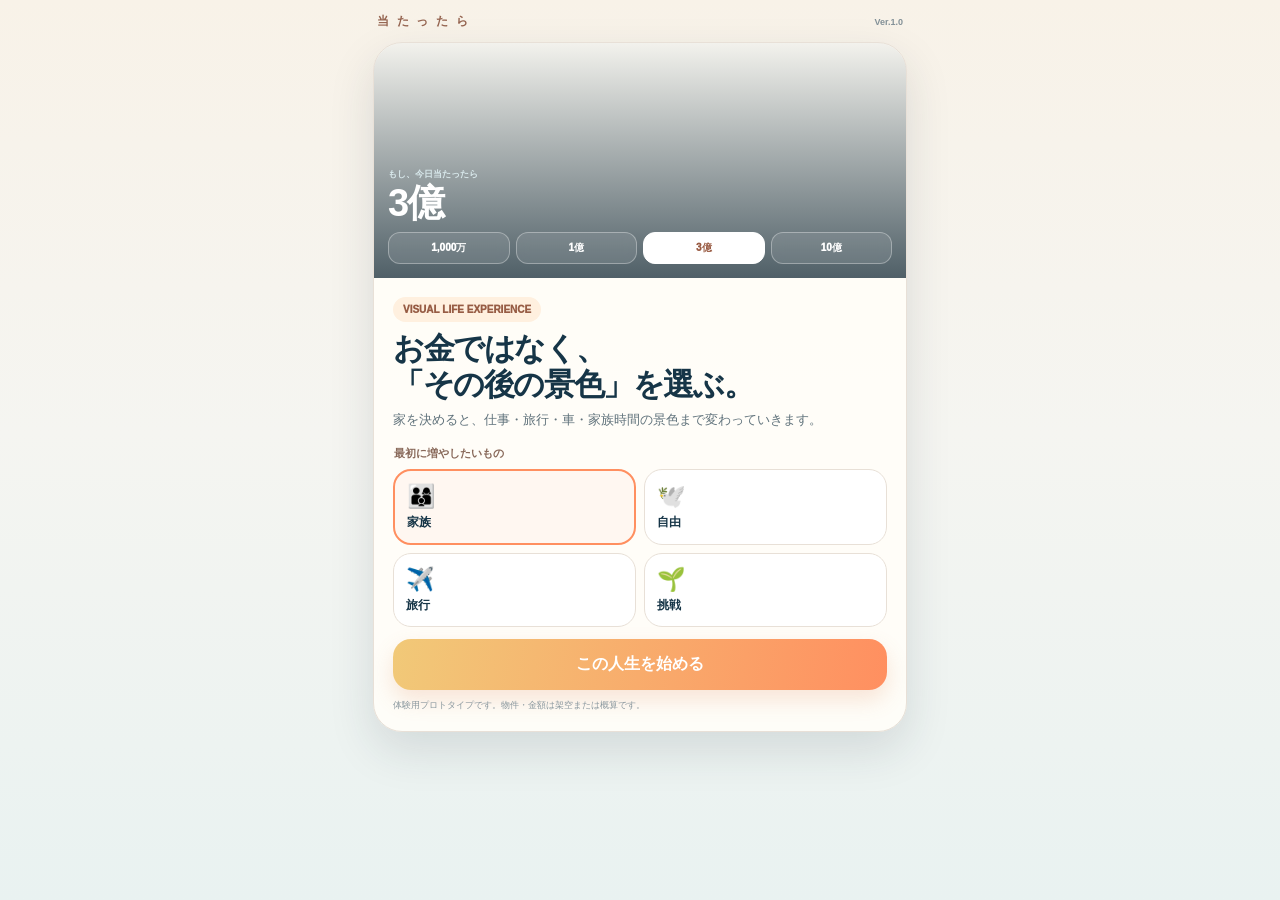
==== commit 6bbc04f2: "Build v1.0 visual MY WORLD experience" ====
--- a/index.html
+++ b/index.html
@@ -4,127 +4,346 @@
 <meta charset="utf-8">
 <meta name="viewport" content="width=device-width,initial-scale=1,viewport-fit=cover">
 <meta name="theme-color" content="#102f40">
-<title>当たったら Ver.0.9</title>
-<link rel="stylesheet" href="style.css?v=9">
+<title>当たったら Ver.1.0</title>
+<style>
+:root{
+  --ink:#163547;--muted:#6f818b;--paper:#fffdf8;--line:#e8e0d7;
+  --warm:#ff8f60;--gold:#f1c978;--navy:#12384c;--teal:#397781;--green:#67a27d;
+  --shadow:0 18px 46px rgba(29,48,59,.13)
+}
+*{box-sizing:border-box}
+html,body{margin:0;min-height:100%;background:linear-gradient(180deg,#f8f2e8,#f5f5f1 48%,#e9f2f1);color:var(--ink);font-family:-apple-system,BlinkMacSystemFont,"Hiragino Sans","Yu Gothic",sans-serif;-webkit-tap-highlight-color:transparent}
+button,input,select{font:inherit;color:inherit}button{cursor:pointer}
+.app{max-width:560px;margin:auto;min-height:100vh;padding:calc(8px + env(safe-area-inset-top)) 13px calc(38px + env(safe-area-inset-bottom))}
+.screen{display:none;animation:enter .28s ease}.screen.on{display:block}
+@keyframes enter{from{opacity:0;transform:translateY(7px)}to{opacity:1;transform:none}}
+.brand{display:flex;justify-content:space-between;align-items:center;margin:5px 4px 12px}
+.brand b{font-size:12px;letter-spacing:.18em;color:#94634f}.brand span{font-size:9px;color:#829097;font-weight:900}
+.card,.hero{background:rgba(255,253,248,.97);border:1px solid var(--line);border-radius:29px;box-shadow:var(--shadow)}
+.card{padding:17px;margin:10px 0}.hero{overflow:hidden}
+.heroPhoto{height:235px;background-position:center;background-size:cover;position:relative}
+.heroPhoto:after{content:"";position:absolute;inset:0;background:linear-gradient(180deg,rgba(12,35,48,.05),rgba(12,35,48,.72))}
+.heroCopy{padding:19px}.heroCopy h1{font-size:31px;line-height:1.15;letter-spacing:-.045em;margin:9px 0 8px}
+.kicker{display:inline-flex;align-items:center;background:#fff0df;border-radius:99px;padding:7px 10px;color:#975c44;font-size:10px;font-weight:950}
+.lead{font-size:12.5px;line-height:1.65;color:#61737c;margin:0}
+.jackpot{position:absolute;left:14px;right:14px;bottom:14px;z-index:2;color:#fff}
+.jackpot small{font-size:9px;color:#d7e7ea;font-weight:900}.jackpot strong{display:block;font-size:38px;letter-spacing:-.05em;line-height:1;margin:3px 0 10px}
+.amounts{display:grid;grid-template-columns:repeat(4,1fr);gap:6px}
+.amounts button{border:1px solid #ffffff55;background:#ffffff1a;color:#fff;border-radius:12px;padding:8px 2px;font-size:10px;font-weight:950;backdrop-filter:blur(6px)}
+.amounts button.sel{background:#fff;color:#995b43;border-color:#fff}
+.sectionTitle{font-size:11px;font-weight:950;color:#886859;margin:15px 1px 8px}
+.priorityGrid{display:grid;grid-template-columns:1fr 1fr;gap:8px}
+.priority{border:1px solid var(--line);background:#fff;border-radius:18px;padding:12px;text-align:left}
+.priority .ico{font-size:23px}.priority b{display:block;font-size:12px;margin-top:4px}.priority.sel{border:2px solid var(--warm);background:#fff7f1}
+.primary,.secondary{width:100%;border:0;border-radius:18px;padding:15px 16px;font-weight:950}
+.primary{margin-top:12px;background:linear-gradient(100deg,var(--gold),var(--warm));color:#fff;box-shadow:0 10px 22px rgba(226,128,82,.2)}
+.primary:disabled{opacity:.4}.secondary{margin-top:8px;background:#edf3f3;color:#315b68}
+.micro{font-size:9px;line-height:1.5;color:#89979e;margin-top:9px}
+.step{position:sticky;top:0;z-index:7;margin:0 -13px 10px;padding:9px 13px;background:#f9f4ecdf;backdrop-filter:blur(11px);border-bottom:1px solid #eadfd2;font-size:9.5px;font-weight:900;color:#8f6a5a}
+.photoHeader{height:175px;border-radius:27px;background-position:center;background-size:cover;position:relative;overflow:hidden;margin-bottom:10px}
+.photoHeader:after{content:"";position:absolute;inset:0;background:linear-gradient(180deg,rgba(11,32,43,.08),rgba(11,32,43,.72))}
+.photoHeader .copy{position:absolute;z-index:2;left:15px;right:15px;bottom:13px;color:#fff}.photoHeader .copy small{font-size:8px;letter-spacing:.12em;color:#d9e7ea;font-weight:900}.photoHeader .copy strong{display:block;font-size:26px;margin-top:2px}
+.importBox{background:#f4f8f7;border-radius:18px;padding:12px}
+.importBox input,.split input,.split select{width:100%;border:1px solid var(--line);background:#fff;border-radius:14px;padding:11px;outline:none}
+.split{display:grid;grid-template-columns:1fr 1fr;gap:8px;margin-top:8px}.split label{font-size:9.5px;font-weight:900;color:#6f7f87}.split label input,.split label select{display:block;margin-top:5px}
+.or{display:flex;align-items:center;gap:9px;margin:14px 0}.or:before,.or:after{content:"";height:1px;background:#e5ddd4;flex:1}.or span{font-size:8.5px;color:#98a2a6}
+.featureGrid{display:grid;grid-template-columns:repeat(3,1fr);gap:7px}
+.feature{border:1px solid var(--line);background:#fff;border-radius:15px;padding:10px 4px;font-size:9.5px;font-weight:900;min-height:58px}.feature .ico{display:block;font-size:18px;margin-bottom:3px}.feature.sel{border:2px solid var(--warm);background:#fff6ef}
+.property{overflow:hidden;border:1px solid var(--line);border-radius:25px;background:#fff;margin:11px 0;box-shadow:0 10px 26px rgba(45,59,67,.08)}
+.propPhoto{height:215px;background-position:center;background-size:cover;position:relative}
+.propPhoto:after{content:"";position:absolute;inset:0;background:linear-gradient(180deg,transparent 55%,rgba(13,38,51,.52))}
+.propBadge{position:absolute;z-index:2;left:11px;bottom:10px;background:#12384cdd;color:#fff;border-radius:99px;padding:6px 9px;font-size:8.5px;font-weight:900}
+.propBody{padding:14px 15px 15px}.price{font-size:27px;font-weight:950;color:#cd704c}.propBody h3{font-size:17px;margin:3px 0 8px}
+.specGrid{display:grid;grid-template-columns:repeat(3,1fr);gap:6px}.spec{background:#f1f6f5;border-radius:12px;padding:8px 4px;text-align:center}.spec b{display:block;font-size:10.5px}.spec small{font-size:7.8px;color:#7c8a90}
+.tags{display:flex;flex-wrap:wrap;gap:5px;margin-top:8px}.tag{background:#fff1e5;color:#8a5d49;border-radius:99px;padding:5px 7px;font-size:8.5px;font-weight:850}
+.choose{width:100%;border:0;border-radius:14px;padding:12px;margin-top:10px;background:#143b4f;color:#fff;font-weight:950}
+.decision{min-height:79vh;border-radius:31px;overflow:hidden;position:relative;background:#12384c;color:#fff}
+.decisionPhoto{position:absolute;inset:0;background-position:center;background-size:cover}.decisionPhoto:after{content:"";position:absolute;inset:0;background:linear-gradient(180deg,rgba(10,30,42,.08),rgba(10,30,42,.92) 72%)}
+.decisionContent{position:absolute;left:18px;right:18px;bottom:19px;z-index:2;text-align:center}
+.decisionContent .ey{font-size:9px;letter-spacing:.14em;color:#d9e9ec;font-weight:900}.decisionContent h2{font-size:28px;line-height:1.2;margin:7px 0}
+.moneyShift{display:flex;justify-content:center;align-items:center;gap:9px;margin:12px 0}.moneyShift span{font-size:13px;color:#c7dce0;text-decoration:line-through}.moneyShift strong{font-size:28px;color:#ffe1a5}
+.purchaseBtn{width:100%;border:0;border-radius:17px;padding:15px;background:linear-gradient(100deg,#f1c878,#ff9161);color:#fff;font-weight:950}.linkBtn{width:100%;border:0;background:transparent;color:#dce8ea;padding:11px;font-weight:850}.linkBtn.dark{color:#74838b}
+.worldWrap{border-radius:30px;overflow:hidden;background:#0f3447;box-shadow:var(--shadow)}
+.worldTop{padding:15px 16px 12px;color:#fff;display:flex;justify-content:space-between;align-items:flex-start;background:linear-gradient(135deg,#103549,#2f6c77)}
+.worldTop small{font-size:8.5px;color:#c6dfe3}.worldTop strong{display:block;font-size:28px;margin-top:2px}.worldTop .remain{text-align:right}.worldTop .remain b{display:block;font-size:19px}
+.worldGrid{display:grid;grid-template-columns:1.1fr .9fr;grid-template-rows:170px 125px 125px;gap:3px;background:#0f3447;padding:3px}
+.worldTile{position:relative;background:#d7e3e3;overflow:hidden;background-position:center;background-size:cover}
+.worldTile.house{grid-row:1/3}.worldTile.travel{grid-column:2}.worldTile.work{grid-column:2}.worldTile.car{grid-column:1}.worldTile.family{grid-column:2}
+.worldTile:after{content:"";position:absolute;inset:0;background:linear-gradient(180deg,transparent 40%,rgba(9,30,41,.72))}
+.worldTile.locked{filter:saturate(.45)}.worldTile.locked:before{content:"";position:absolute;inset:0;z-index:2;background:rgba(238,241,239,.52);backdrop-filter:blur(5px)}
+.worldLabel{position:absolute;z-index:3;left:10px;right:8px;bottom:8px;color:#fff}.worldLabel small{display:block;font-size:7.8px;color:#d8e7ea}.worldLabel b{font-size:11px}
+.worldTile.locked .worldLabel{color:#173547}.worldTile.locked .worldLabel small{color:#5f737d}
+.changed{position:absolute;z-index:4;right:7px;top:7px;background:#ff8f60;color:#fff;border-radius:99px;padding:4px 6px;font-size:7px;font-weight:950;box-shadow:0 5px 12px #733b2430}
+.ripple{margin-top:10px;background:#fff8f2;border:1px solid #f0d7c8;border-radius:20px;padding:12px}.rippleTitle{font-size:10px;font-weight:950;color:#95624d;margin-bottom:8px}.flow{display:flex;gap:6px;align-items:center;overflow:auto}.flow span{flex:0 0 auto;background:#fff;border:1px solid #eadfd5;border-radius:12px;padding:8px;font-size:9.5px;font-weight:900}.flow i{font-style:normal;color:#ca8c6d}
+.surprise{border-radius:22px;padding:15px;margin:10px 0;background:linear-gradient(135deg,#fff4dd,#edf7f6);border:1px solid #eee3d3}.surprise .ey{font-size:8.5px;font-weight:950;color:#9a6a51}.surprise strong{display:block;font-size:16px;margin:4px 0}.surprise p{font-size:10.5px;line-height:1.55;margin:0;color:#687981}
+.workHero{height:180px;border-radius:27px;background-position:center;background-size:cover;position:relative;overflow:hidden}.workHero:after{content:"";position:absolute;inset:0;background:linear-gradient(180deg,rgba(10,30,42,.06),rgba(10,30,42,.75))}.workHero .copy{position:absolute;z-index:2;left:14px;right:14px;bottom:12px;color:#fff}.workHero .copy small{font-size:8px;color:#d5e5e8;letter-spacing:.12em}.workHero .copy strong{display:block;font-size:24px;margin-top:2px}
+.work{width:100%;text-align:left;border:1px solid var(--line);background:#fff;border-radius:18px;padding:12px;margin:8px 0;display:grid;grid-template-columns:62px 1fr auto;gap:9px;align-items:center}
+.work.sel{border:2px solid var(--warm);background:#fff7f1}.days{width:62px;height:62px;border-radius:16px;background:#edf5f4;display:grid;place-items:center;text-align:center}.days b{font-size:22px}.days small{font-size:7.8px;color:#6e8389}
+.workCopy b{font-size:12px}.workCopy small{display:block;font-size:8.8px;line-height:1.4;color:#78868d}.reserve{font-size:8px;text-align:right;color:#91614d;font-weight:900}
+.week{display:grid;grid-template-columns:repeat(7,1fr);gap:3px;margin-top:6px}.week span{padding:5px 1px;border-radius:9px;text-align:center;font-size:7.5px;background:#e9eeee}.week span.off{background:#fff0df;color:#9c634d}
+.dayVisual{height:330px;border-radius:30px;background-position:center;background-size:cover;position:relative;overflow:hidden;box-shadow:var(--shadow)}
+.dayVisual:after{content:"";position:absolute;inset:0;background:linear-gradient(180deg,rgba(9,30,41,.08),rgba(9,30,41,.78))}
+.dayVisual .clock{position:absolute;z-index:2;left:14px;top:14px;background:#12384cdd;color:#fff;border-radius:14px;padding:8px 10px;font-size:10px;font-weight:900}.dayVisual .mood{position:absolute;z-index:2;left:14px;right:14px;bottom:16px;color:#fff}.dayVisual .mood small{font-size:8px;color:#d8e7ea}.dayVisual .mood strong{display:block;font-size:25px;margin-top:2px}
+.dayCard{margin-top:-36px;position:relative;z-index:3}.dayChoices{display:grid;grid-template-columns:1fr 1fr;gap:7px}.dayChoice{border:1px solid var(--line);background:#fff;border-radius:15px;padding:10px;text-align:left}.dayChoice b{display:block;font-size:10.5px}.dayChoice small{font-size:8px;color:#7b8990}.dayChoice.sel{border:2px solid var(--warm);background:#fff7f1}
+.timeline{margin-top:13px}.timeRow{display:grid;grid-template-columns:43px 1fr;gap:8px}.timeRow .time{font-size:9.5px;font-weight:950;color:#96644f}.timeRow .event{border-left:2px solid #eadfd5;padding:0 0 13px 10px}.timeRow b{font-size:10.5px}.timeRow p{font-size:9px;margin:3px 0 0;line-height:1.5}
+.finalHero{border-radius:30px;padding:16px;background:radial-gradient(circle at 88% 7%,#f0c77832,transparent 30%),linear-gradient(145deg,#113649,#2e6975);color:#fff}.finalHero>span{font-size:8.5px;letter-spacing:.14em;color:#bcdbe0}.finalHero h2{font-size:25px;line-height:1.25;margin:8px 0 12px}.finalHero .worldWrap{box-shadow:none}
+.premium{background:#fff;border:1px solid var(--line);border-radius:25px;padding:17px;margin-top:11px;box-shadow:var(--shadow)}.premium small{font-size:8.5px;color:#9a6b55;font-weight:950}.premium h3{font-size:18px;line-height:1.4;margin:6px 0}.premiumPrice{font-size:30px;font-weight:950}.premiumPrice span{font-size:8.5px;color:#7b898f}
+.feedback{display:none;margin-top:9px;background:#f1f6f5;border-radius:13px;padding:10px;font-size:9.5px;line-height:1.5}.feedback.on{display:block}
+.overlay{position:fixed;inset:0;background:#11384cec;z-index:50;display:none;align-items:center;justify-content:center;color:#fff;text-align:center;padding:30px}.overlay.on{display:flex;animation:flash .4s ease}.overlay strong{font-size:31px}.overlay p{color:#d8e8eb;font-size:11px}
+@keyframes flash{from{opacity:0;transform:scale(1.04)}to{opacity:1;transform:none}}
+.credits{font-size:7.5px;line-height:1.5;color:#8c999f;margin:18px 3px 0;text-align:center}
+@media(max-width:390px){.heroPhoto{height:215px}.worldGrid{grid-template-rows:155px 115px 115px}.propPhoto{height:195px}.dayVisual{height:300px}.heroCopy h1{font-size:28px}}
+</style>
 </head>
 <body>
 <main class="app">
-  <header class="brand"><b>当 た っ た ら</b><span>Ver.0.9</span></header>
-
-  <section id="s0" class="screen on">
-    <div class="hero cover">
-      <div class="spark">✦</div>
-      <span class="kicker">FREE EXPERIENCE</span>
-      <h1>3億円が入った日から、<br>人生を組み替える。</h1>
-      <p>夢を探すだけではなく、ひとつ決めるたびに次の選択肢が変わっていきます。</p>
-      <div class="jackpot"><small>もし当たったら</small><strong id="jackpotText">3億円</strong><div id="amounts" class="amounts"></div></div>
+<header class="brand"><b>当 た っ た ら</b><span>Ver.1.0</span></header>
+
+<section id="s0" class="screen on">
+  <div class="hero">
+    <div class="heroPhoto" style="background-image:url('https://images.unsplash.com/photo-1758448756207-54505680d130?auto=format&fit=crop&w=1200&q=82')">
+      <div class="jackpot"><small>もし、今日当たったら</small><strong id="jackpotText">3億円</strong><div id="amounts" class="amounts"></div></div>
+    </div>
+    <div class="heroCopy">
+      <span class="kicker">VISUAL LIFE EXPERIENCE</span>
+      <h1>お金ではなく、<br>「その後の景色」を選ぶ。</h1>
+      <p class="lead">家を決めると、仕事・旅行・車・家族時間の景色まで変わっていきます。</p>
       <div class="sectionTitle">最初に増やしたいもの</div>
       <div id="priority" class="priorityGrid"></div>
       <button id="start" class="primary">この人生を始める</button>
-      <div class="micro">体験版です。価格・維持費・候補は架空または概算です。</div>
-    </div>
-  </section>
-
-  <section id="s1" class="screen">
-    <div class="step">01 / 05　最初の大きな夢を決める</div>
-    <div class="dreamHero">
-      <div><span>DREAM SEARCH</span><strong>住まい</strong><small>夢を「条件」に変える</small></div>
-      <div class="dreamIcon">🏡</div>
-    </div>
-    <div class="card">
-      <div class="sectionTitle">実在の夢を持ち込む</div>
-      <div class="importBox">
-        <input id="realTitle" placeholder="例：SUUMOで見つけた○○邸">
-        <div class="split"><input id="realPrice" inputmode="numeric" placeholder="価格（万円）"><input id="realUrl" placeholder="URL（任意）"></div>
-        <button id="useReal" class="secondary">この夢を候補に追加</button>
-      </div>
-      <div class="or"><span>または</span></div>
-      <div class="sectionTitle">条件から探す</div>
-      <div class="split">
-        <label>エリア<input id="area" value="今の生活圏"></label>
-        <label>予算上限<select id="budget"></select></label>
-      </div>
-      <div class="split">
-        <label>住まい<select id="type"><option>戸建て</option><option>マンション</option></select></label>
-        <label>広さ<select id="size"><option value="100">100㎡以上</option><option value="120" selected>120㎡以上</option><option value="150">150㎡以上</option></select></label>
-      </div>
-      <div class="sectionTitle">絶対ほしい</div>
-      <div id="features" class="featureGrid"></div>
-      <button id="search" class="primary">3つの暮らしを見る</button>
-    </div>
-  </section>
-
-  <section id="s2" class="screen">
-    <div class="step">02 / 05　どの暮らしにする？</div>
-    <div id="results"></div>
-    <button id="editSearch" class="secondary">条件を変える</button>
-  </section>
-
-  <section id="s3" class="screen">
-    <div class="purchaseStage">
-      <div id="purchaseVisual" class="purchaseVisual"></div>
-      <span class="kicker light">DECISION</span>
+      <div class="micro">体験用プロトタイプです。物件・金額は架空または概算です。</div>
+    </div>
+  </div>
+</section>
+
+<section id="s1" class="screen">
+  <div class="step">01 / 05　最初の大きな夢を決める</div>
+  <div class="photoHeader" style="background-image:url('https://images.unsplash.com/photo-1769806399181-f04bb541122b?auto=format&fit=crop&w=1200&q=82')">
+    <div class="copy"><small>DREAM SEARCH</small><strong>本当に住みたい家を選ぶ</strong></div>
+  </div>
+  <div class="card">
+    <div class="sectionTitle">SUUMOなどで見つけた夢を持ち込む</div>
+    <div class="importBox">
+      <input id="realTitle" placeholder="例：気になった○○邸">
+      <div class="split"><input id="realPrice" inputmode="numeric" placeholder="価格（万円）"><input id="realUrl" placeholder="URL（任意）"></div>
+      <button id="useReal" class="secondary">この夢を候補に追加</button>
+    </div>
+    <div class="or"><span>または</span></div>
+    <div class="sectionTitle">条件から妄想する</div>
+    <div class="split">
+      <label>エリア<input id="area" value="今の生活圏"></label>
+      <label>予算上限<select id="budget"></select></label>
+    </div>
+    <div class="split">
+      <label>住まい<select id="type"><option>戸建て</option><option>マンション</option></select></label>
+      <label>広さ<select id="size"><option value="100">100㎡以上</option><option value="120" selected>120㎡以上</option><option value="150">150㎡以上</option></select></label>
+    </div>
+    <div class="sectionTitle">絶対ほしい</div>
+    <div id="features" class="featureGrid"></div>
+    <button id="search" class="primary">3つの暮らしを見る</button>
+  </div>
+</section>
+
+<section id="s2" class="screen">
+  <div class="step">02 / 05　「住んでいる自分」が想像できる家は？</div>
+  <div id="results"></div>
+  <button id="editSearch" class="secondary">条件を変える</button>
+</section>
+
+<section id="s3" class="screen">
+  <div class="decision">
+    <div id="decisionPhoto" class="decisionPhoto"></div>
+    <div class="decisionContent">
+      <div class="ey">DECISION</div>
       <h2 id="purchaseTitle"></h2>
       <div class="moneyShift"><span id="beforeMoney"></span><b>→</b><strong id="afterMoney"></strong></div>
       <button id="confirmPurchase" class="purchaseBtn">この家に住む</button>
       <button id="cancelPurchase" class="linkBtn">戻る</button>
     </div>
-  </section>
-
-  <section id="s4" class="screen">
-    <div class="step">03 / 05　ひとつの選択が、他を変える</div>
-    <div id="world"></div>
-    <div id="ripple"></div>
-    <div id="surprise"></div>
-    <button id="toWork" class="primary">次は働き方を決める</button>
-  </section>
-
-  <section id="s5" class="screen">
-    <div class="step">04 / 05　働き方を変えたら？</div>
-    <div class="card">
-      <span class="kicker">WORK SIMULATOR</span>
-      <h2>この家に住むなら、<br>今まで通り働く？</h2>
-      <div id="works"></div>
-      <button id="applyWork" class="primary" disabled>この働き方にする</button>
-    </div>
-  </section>
-
-  <section id="s6" class="screen">
-    <div class="step">05 / 05　あなたの世界が更新された</div>
-    <div id="world2"></div>
-    <div id="surprise2"></div>
-    <button id="toDay" class="primary">その後の平日を体験する</button>
-  </section>
-
-  <section id="s7" class="screen">
-    <div class="dayScene" id="dayScene"></div>
-    <div class="card dayCard">
-      <span class="kicker">A DAY AFTER WINNING</span>
-      <h2>予定のない平日。</h2>
-      <div id="dayChoices" class="dayChoices"></div>
-      <div id="timeline"></div>
-      <button id="finish" class="primary" disabled>MY WORLDを見る</button>
-    </div>
-  </section>
-
-  <section id="s8" class="screen">
-    <div class="finalHero">
-      <span>MY WORLD</span>
-      <h2>これは、あなたが選んだ<br>「当たった後の人生」。</h2>
-      <div id="finalWorld"></div>
-    </div>
-    <div id="finalSuggestion"></div>
-    <div class="premium">
-      <small>ここから先</small>
-      <h3>旅行・車・家族・挑戦まで、<br>全部つなげて完成させる。</h3>
-      <div class="premiumPrice">¥500 <span>買い切り想定</span></div>
-      <button id="payIntent" class="primary">この続きを作りたい</button>
-      <div id="payFeedback" class="feedback">ありがとうございます。Ver.0.9では購入意向だけを端末内に保存します。実際の決済は発生しません。</div>
-    </div>
-    <button id="restart" class="linkBtn dark">最初からやり直す</button>
-  </section>
+  </div>
+</section>
+
+<section id="s4" class="screen">
+  <div class="step">03 / 05　家を決めた瞬間、世界が変わる</div>
+  <div id="world"></div>
+  <div id="ripple"></div>
+  <div id="surprise"></div>
+  <button id="toWork" class="primary">次は働き方を変えてみる</button>
+</section>
+
+<section id="s5" class="screen">
+  <div class="step">04 / 05　仕事を変えると、見える景色が変わる</div>
+  <div class="workHero" style="background-image:url('https://images.unsplash.com/photo-1758718035858-f61532c54d66?auto=format&fit=crop&w=1200&q=82')">
+    <div class="copy"><small>WORK SIMULATOR</small><strong>この家で、どう働く？</strong></div>
+  </div>
+  <div class="card"><div id="works"></div><button id="applyWork" class="primary" disabled>この働き方にする</button></div>
+</section>
+
+<section id="s6" class="screen">
+  <div class="step">05 / 05　2つの選択でMY WORLDがここまで変わった</div>
+  <div id="world2"></div>
+  <div id="surprise2"></div>
+  <button id="toDay" class="primary">この生活の平日を1日だけ見る</button>
+</section>
+
+<section id="s7" class="screen">
+  <div id="dayVisual" class="dayVisual">
+    <div class="clock">火曜日 10:08</div>
+    <div class="mood"><small>AFTER WINNING</small><strong id="dayMood">今日は、急がなくていい。</strong></div>
+  </div>
+  <div class="card dayCard">
+    <span class="kicker">A DAY AFTER WINNING</span>
+    <div class="sectionTitle">この平日、何をしたい？</div>
+    <div id="dayChoices" class="dayChoices"></div>
+    <div id="timeline"></div>
+    <button id="finish" class="primary" disabled>完成したMY WORLDを見る</button>
+  </div>
+</section>
+
+<section id="s8" class="screen">
+  <div class="finalHero">
+    <span>MY WORLD</span>
+    <h2>これは、あなたが選んだ<br>「当たった後の景色」。</h2>
+    <div id="finalWorld"></div>
+  </div>
+  <div id="finalSuggestion"></div>
+  <div class="premium">
+    <small>NEXT</small>
+    <h3>旅行・車・家族・挑戦まで、<br>この世界を全部あなた仕様に。</h3>
+    <div class="premiumPrice">¥500 <span>買い切り想定</span></div>
+    <button id="payIntent" class="primary">この世界の続きを作りたい</button>
+    <div id="payFeedback" class="feedback">購入意向だけを端末内に保存しました。Ver.1.0では実際の決済は発生しません。</div>
+  </div>
+  <button id="restart" class="linkBtn dark">最初からやり直す</button>
+  <div class="credits">Photos: Unsplash / Aalo Lens, Maximilian Bungart, Annie Spratt, Niko Samik, backtest indonesia</div>
+</section>
 </main>
-<div id="impactOverlay" class="impactOverlay" aria-hidden="true"></div>
-<script src="app.js?v=9"></script>
+<div id="overlay" class="overlay"></div>
+
+<script>
+const $=id=>document.getElementById(id),yen=n=>'¥'+new Intl.NumberFormat('ja-JP').format(Math.max(0,Math.round(n)));
+const IMG={
+  home1:'https://images.unsplash.com/photo-1758448756207-54505680d130?auto=format&fit=crop&w=1200&q=82',
+  home2:'https://images.unsplash.com/photo-1769806399181-f04bb541122b?auto=format&fit=crop&w=1200&q=82',
+  home3:'https://images.unsplash.com/photo-1759369484704-fefd537878f1?auto=format&fit=crop&w=1200&q=82',
+  work:'https://images.unsplash.com/photo-1758718035858-f61532c54d66?auto=format&fit=crop&w=1200&q=82',
+  travel:'https://images.unsplash.com/photo-1772305436753-e308844ecda2?auto=format&fit=crop&w=1200&q=82',
+  car:'https://images.unsplash.com/photo-1759369484704-fefd537878f1?auto=format&fit=crop&w=1200&q=82'
+};
+const A=[{v:1e7,l:'1,000万'},{v:1e8,l:'1億'},{v:3e8,l:'3億'},{v:1e9,l:'10億'}];
+const P=[['👨‍👩‍👦','家族'],['🕊️','自由'],['✈️','旅行'],['🌱','挑戦']];
+const F=[['🌿','庭'],['💻','書斎'],['🧸','遊び部屋'],['🛁','大きな風呂'],['🍳','アイランドK'],['🚗','2台駐車']];
+const WORK=[
+ {name:'今まで通り',days:5,reserve:0,copy:'収入を残し、次の夢を大きくする。'},
+ {name:'週4にする',days:4,reserve:6000000,copy:'毎週1日を家族か自分に返す。'},
+ {name:'週3にする',days:3,reserve:15000000,copy:'平日が2日空く。旅行や挑戦が現実になる。'},
+ {name:'1年間休む',days:0,reserve:7000000,copy:'まず1年、人生を急がない。'}
+];
+let S={amount:3e8,priority:'家族',features:new Set(['庭','書斎','遊び部屋']),home:null,work:null,real:null,day:null};
+function show(id){document.querySelectorAll('.screen').forEach(x=>x.classList.remove('on'));$(id).classList.add('on');scrollTo(0,0)}
+function amountLabel(){return A.find(x=>x.v===S.amount)?.l||''}
+function renderAmounts(){
+ $('amounts').innerHTML=A.map(x=>`<button class="${x.v===S.amount?'sel':''}" data-v="${x.v}">${x.l}</button>`).join('');
+ $('jackpotText').textContent=amountLabel();
+ document.querySelectorAll('#amounts button').forEach(b=>b.onclick=()=>{S.amount=+b.dataset.v;renderAmounts()})
+}
+function renderPriority(){
+ $('priority').innerHTML=P.map(x=>`<button class="priority ${S.priority===x[1]?'sel':''}" data-v="${x[1]}"><span class="ico">${x[0]}</span><b>${x[1]}</b></button>`).join('');
+ document.querySelectorAll('.priority').forEach(b=>b.onclick=()=>{S.priority=b.dataset.v;renderPriority()})
+}
+function renderFeatures(){
+ $('features').innerHTML=F.map(x=>`<button class="feature ${S.features.has(x[1])?'sel':''}" data-v="${x[1]}"><span class="ico">${x[0]}</span>${x[1]}</button>`).join('');
+ document.querySelectorAll('.feature').forEach(b=>b.onclick=()=>{let v=b.dataset.v;S.features.has(v)?S.features.delete(v):S.features.add(v);renderFeatures()})
+}
+function budgetOptions(){
+ let opts=S.amount<=1e7?[300,500,700,1000]:S.amount<=1e8?[4000,6000,8000,10000]:S.amount<=3e8?[7000,9000,12000,15000]:[10000,15000,20000,30000];
+ $('budget').innerHTML=opts.map(v=>`<option value="${v*1e4}">${v>=10000?(v/10000)+'億円':v.toLocaleString()+'万円'}</option>`).join('');
+ $('budget').selectedIndex=Math.min(1,opts.length-1)
+}
+function makeCandidates(){
+ let cap=+$('budget').value,base=Math.min(cap,S.amount*.42),area=$('area').value||'希望エリア',size=+$('size').value,type=$('type').value,feat=[...S.features];
+ let list=[
+  {name:'家族時間を広げる家',price:Math.round(base*.82/1e5)*1e5,area,type,size:size+5,ldk:27,tags:feat.slice(0,4),img:IMG.home1},
+  {name:'余白を贅沢にした家',price:Math.round(base*.97/1e5)*1e5,area,type,size:size+24,ldk:31,tags:[...feat.slice(0,3),'収納多め'],img:IMG.home2},
+  {name:'「せっかくなら」を叶える家',price:Math.round(Math.min(cap,base*1.12)/1e5)*1e5,area,type,size:size+42,ldk:34,tags:[...feat.slice(0,3),'2台駐車'],img:IMG.home3}
+ ];
+ if(S.real)list.unshift({name:S.real.title,price:S.real.price,area:'あなたが見つけた候補',type:'実在候補',size:'—',ldk:'—',tags:['実在リンク持込'],img:IMG.home2,kind:'real',url:S.real.url});
+ return list.slice(0,3)
+}
+function renderResults(){
+ let list=makeCandidates();
+ $('results').innerHTML=list.map((c,i)=>`<article class="property"><div class="propPhoto" style="background-image:url('${c.img}')"><span class="propBadge">${c.kind==='real'?'あなたが見つけた候補':c.area}</span></div><div class="propBody"><div class="price">${yen(c.price)}</div><h3>${c.name}</h3><div class="specGrid"><div class="spec"><b>${c.type}</b><small>タイプ</small></div><div class="spec"><b>${c.size}${typeof c.size==='number'?'㎡':''}</b><small>広さ</small></div><div class="spec"><b>${c.ldk}${typeof c.ldk==='number'?'畳':''}</b><small>LDK</small></div></div><div class="tags">${c.tags.map(t=>`<span class="tag">${t}</span>`).join('')}</div><button class="choose" data-i="${i}">この家で暮らす自分を見る</button></div></article>`).join('');
+ document.querySelectorAll('.choose').forEach(b=>b.onclick=()=>{S.home=list[+b.dataset.i];preparePurchase()})
+}
+function preparePurchase(){
+ S.home.total=Math.round(S.home.price*1.07);S.home.remaining=S.amount-S.home.total;
+ $('purchaseTitle').textContent=S.home.name;$('beforeMoney').textContent=yen(S.amount);$('afterMoney').textContent=yen(S.home.remaining);
+ $('decisionPhoto').style.backgroundImage=`url('${S.home.img}')`;show('s3')
+}
+function overlay(){
+ let ov=$('overlay');ov.innerHTML=`<div><strong>景色が変わりました。</strong><p>家を決めたことで、仕事・車・家族時間・旅行の条件が更新されます。</p></div>`;
+ ov.classList.add('on');setTimeout(()=>{ov.classList.remove('on');renderWorld('world',false);renderRipple();renderSurprise('surprise',false);show('s4')},1350)
+}
+function rem(withWork){return S.home.remaining-(withWork&&S.work?S.work.reserve:0)}
+function worldHTML(withWork){
+ let r=rem(withWork),week=withWork&&S.work?`${S.work.days}日 / 週`:'未決定';
+ let travelLocked=!withWork,carLocked=true,familyLocked=!withWork;
+ return `<div class="worldWrap"><div class="worldTop"><div><small>MY WORLD / ${S.home.area}</small><strong>${amountLabel()}の人生</strong></div><div class="remain"><small>残り</small><b>${yen(r)}</b></div></div><div class="worldGrid">
+ <div class="worldTile house" style="background-image:url('${S.home.img}')"><div class="worldLabel"><small>HOME</small><b>${S.home.name}</b></div></div>
+ <div class="worldTile work ${withWork?'':'locked'}" style="background-image:url('${IMG.work}')">${withWork?'<span class="changed">NEW</span>':''}<div class="worldLabel"><small>WORK</small><b>${withWork?S.work.name:week}</b></div></div>
+ <div class="worldTile travel ${travelLocked?'locked':''}" style="background-image:url('${IMG.travel}')">${withWork?'<span class="changed">可能性↑</span>':''}<div class="worldLabel"><small>TRAVEL</small><b>${withWork&&S.work.days<=3?'平日から長めの旅へ':'まだ未決定'}</b></div></div>
+ <div class="worldTile car ${carLocked?'locked':''}" style="background-image:url('${IMG.car}')"><div class="worldLabel"><small>CAR</small><b>${S.features.has('2台駐車')?'2台持ちもできる':'まだ未決定'}</b></div></div>
+ <div class="worldTile family ${familyLocked?'locked':''}" style="background-image:url('${IMG.travel}')">${withWork?'<span class="changed">平日時間↑</span>':''}<div class="worldLabel"><small>FAMILY</small><b>${withWork&&S.work.days<=4?'週末を待たなくていい':'休日の景色が変化'}</b></div></div>
+ </div></div>`
+}
+function renderWorld(id,withWork){$(id).innerHTML=worldHTML(withWork)}
+function renderRipple(){
+ let flows=['🏡 家を決定'];if(S.features.has('2台駐車'))flows.push('🚗 車の自由↑');if(S.features.has('庭'))flows.push('👨‍👩‍👦 家で過ごす価値↑');flows.push('💼 働き方を再考');
+ $('ripple').innerHTML=`<div class="ripple"><div class="rippleTitle">この決断の波紋</div><div class="flow">${flows.map((x,i)=>`${i?'<i>→</i>':''}<span>${x}</span>`).join('')}</div></div>`
+}
+function surpriseText(after=false){
+ if(!after){if(S.home.remaining>1.5e8)return ['まだ「2年の自由」を先に買えます','この家を買ったあとでも、2年間焦らず働き方を変える余裕があります。'];if(S.priority==='旅行')return ['家を買っても、旅行を主役にできます','長期旅行用の予算を別に置いても、まだ余裕があります。'];return ['次は「時間」を買うと景色が変わります','週3勤務にすると、この家で過ごす平日そのものが増えます。']}
+ if(S.work.days<=3)return ['平日に家族で出かける世界が開きました','週末を待たずに、空いている日に旅行や外出を選べます。'];
+ return ['安心を残したまま、次の夢を大きくできます','仕事を残す分、旅行や車に回す余裕を厚くできます。']
+}
+function renderSurprise(id,after){let [a,b]=surpriseText(after);$(id).innerHTML=`<div class="surprise"><div class="ey">✦ こんな未来もあります</div><strong>${a}</strong><p>${b}</p></div>`}
+function renderWorks(){
+ $('works').innerHTML=WORK.map((w,i)=>`<button class="work ${S.work===w?'sel':''}" data-i="${i}"><span class="days"><span><b>${w.days}</b><small>日 / 週</small></span></span><span class="workCopy"><b>${w.name}</b><small>${w.copy}</small><span class="week">${['月','火','水','木','金','土','日'].map((d,j)=>`<span class="${j>=w.days&&j<5?'off':''}">${d}</span>`).join('')}</span></span><span class="reserve">${w.reserve?yen(w.reserve)+'\n余裕予算':'追加予算\nなし'}</span></button>`).join('');
+ document.querySelectorAll('.work').forEach(b=>b.onclick=()=>{S.work=WORK[+b.dataset.i];renderWorks();$('applyWork').disabled=false})
+}
+const DAY=[
+ {ico:'☕',name:'何もしない朝',img:IMG.home1,mood:'今日は、急がなくていい。'},
+ {ico:'👨‍👩‍👦',name:'家族と過ごす',img:IMG.travel,mood:'平日なのに、家族の時間がある。'},
+ {ico:'💻',name:'自分の仕事を作る',img:IMG.work,mood:'売れるかより、作りたいものを。'},
+ {ico:'🚗',name:'ふらっと出かける',img:IMG.car,mood:'予定を決めずに、出かける。'}
+];
+function renderDayChoices(){
+ $('dayChoices').innerHTML=DAY.map(x=>`<button class="dayChoice ${S.day===x.name?'sel':''}" data-v="${x.name}"><b>${x.ico} ${x.name}</b><small>この景色で1日を見る</small></button>`).join('');
+ document.querySelectorAll('.dayChoice').forEach(b=>b.onclick=()=>{S.day=b.dataset.v;let d=DAY.find(x=>x.name===S.day);$('dayVisual').style.backgroundImage=`url('${d.img}')`;$('dayMood').textContent=d.mood;renderDayChoices();renderTimeline();$('finish').disabled=false})
+}
+function renderTimeline(){
+ let mood=S.day||'何もしない朝',events=mood.includes('家族')?[['8:30','ゆっくり朝食','急いで出勤しなくていい。'],['10:30','平日の外出','混雑を避けて、家族で出かける。'],['12:30','好きな店でランチ','週末を待たなくていい。'],['15:00','まだ時間がある','帰宅後も夕方を急がない。'],['20:30','明日も余白','当選額が家族時間に変わった。']]:mood.includes('仕事')?[['9:00','コーヒーとPC','誰にも急かされず、自分のアイデアを開く。'],['11:00','2時間だけ集中','売れるかより、作りたいものを優先。'],['13:00','家で昼食','通勤がないだけで1日が長い。'],['15:30','今日はここまで','時間を使い切らない。'],['21:00','家族時間','仕事と生活が競合しない。']]:mood.includes('出かける')?[['9:30','今日は予定なし','天気を見てから行き先を決める。'],['11:00','車でふらっと','混んでいない道を走る。'],['13:00','行き先でランチ','帰る時間も急がない。'],['16:00','寄り道','平日だからできる余白。'],['20:00','家に戻る','「休みを消化した」感じがしない。']]:[['9:30','目覚ましを急がない','今日は仕事の日ではない。'],['11:00','何もしない','暇ではなく、選べる時間。'],['13:00','好きな昼食','家で過ごすこと自体が贅沢になる。'],['16:00','まだ予定なし','使い切らない1日。'],['21:00','明日を急がない','お金が「時間」に変わっている。']];
+ $('timeline').innerHTML=`<div class="timeline">${events.map(e=>`<div class="timeRow"><div class="time">${e[0]}</div><div class="event"><b>${e[1]}</b><p>${e[2]}</p></div></div>`).join('')}</div>`
+}
+function final(){
+ $('finalWorld').innerHTML=worldHTML(true);let [a,b]=surpriseText(true);
+ $('finalSuggestion').innerHTML=`<div class="surprise"><div class="ey">✦ この世界から次に広がるもの</div><strong>${a}</strong><p>${b}</p></div>`;show('s8')
+}
+
+$('start').onclick=()=>{budgetOptions();renderFeatures();show('s1')};
+$('useReal').onclick=()=>{let title=$('realTitle').value.trim(),p=parseFloat($('realPrice').value);if(!title||!p){alert('候補名と価格を入力してください');return}S.real={title,price:p*1e4,url:$('realUrl').value.trim()};alert('候補に追加しました。下の条件も必要なら調整してください。')};
+$('search').onclick=()=>{renderResults();show('s2')};
+$('editSearch').onclick=()=>show('s1');
+$('cancelPurchase').onclick=()=>show('s2');
+$('confirmPurchase').onclick=overlay;
+$('toWork').onclick=()=>{renderWorks();show('s5')};
+$('applyWork').onclick=()=>{renderWorld('world2',true);renderSurprise('surprise2',true);show('s6')};
+$('toDay').onclick=()=>{S.day=null;$('dayVisual').style.backgroundImage=`url('${IMG.home1}')`;$('dayMood').textContent='今日は、急がなくていい。';renderDayChoices();$('timeline').innerHTML='';$('finish').disabled=true;show('s7')};
+$('finish').onclick=final;
+$('payIntent').onclick=()=>{localStorage.setItem('atattara-v10-pay-intent','yes');$('payFeedback').classList.add('on')};
+$('restart').onclick=()=>{S={amount:3e8,priority:'家族',features:new Set(['庭','書斎','遊び部屋']),home:null,work:null,real:null,day:null};renderAmounts();renderPriority();show('s0')};
+
+renderAmounts();renderPriority();
+</script>
 </body>
 </html>
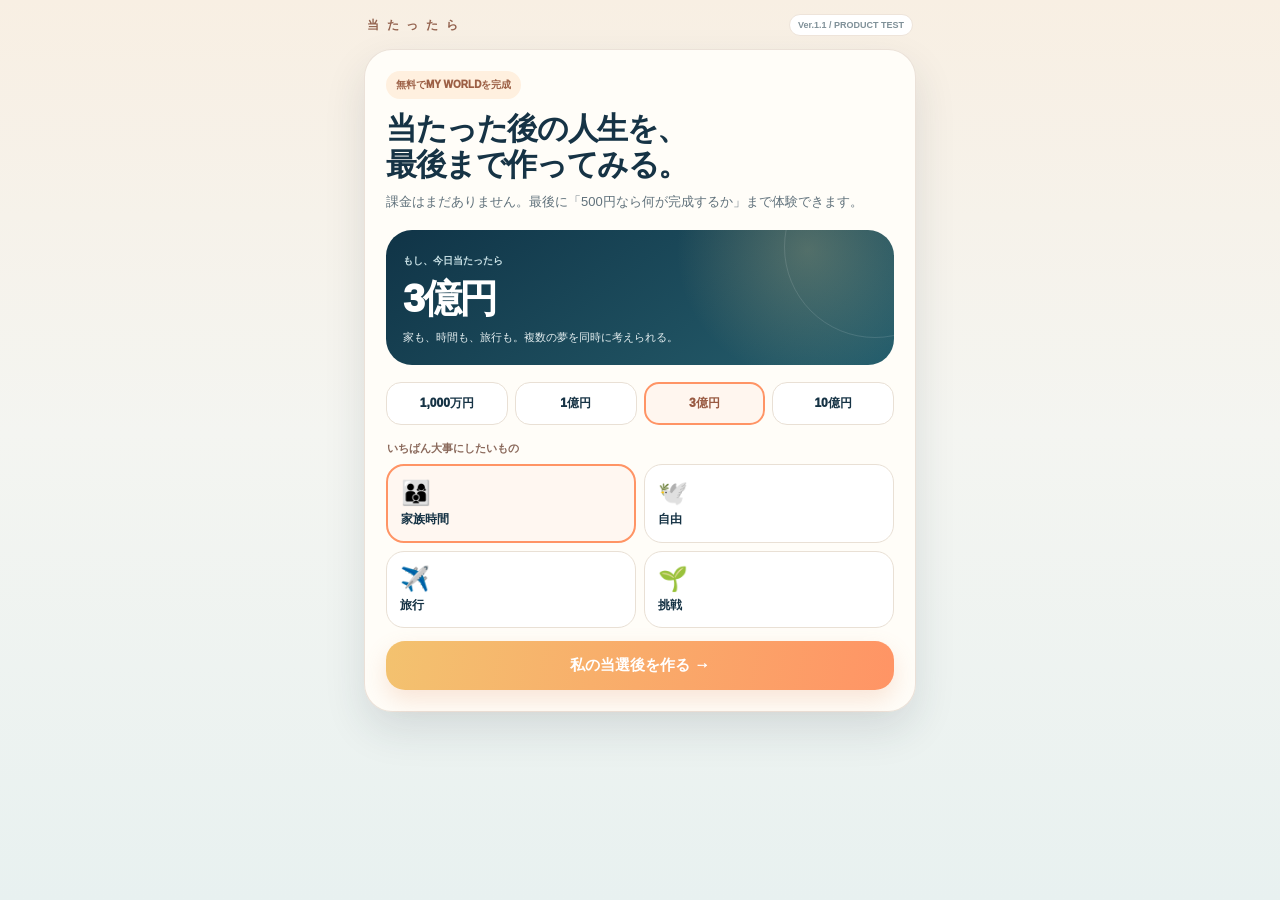
==== commit 5c7fd361: "Build v1.1 paid product preview mock" ====
--- a/index.html
+++ b/index.html
@@ -4,346 +4,55 @@
 <meta charset="utf-8">
 <meta name="viewport" content="width=device-width,initial-scale=1,viewport-fit=cover">
 <meta name="theme-color" content="#102f40">
-<title>当たったら Ver.1.0</title>
+<title>当たったら Ver.1.1</title>
 <style>
-:root{
-  --ink:#163547;--muted:#6f818b;--paper:#fffdf8;--line:#e8e0d7;
-  --warm:#ff8f60;--gold:#f1c978;--navy:#12384c;--teal:#397781;--green:#67a27d;
-  --shadow:0 18px 46px rgba(29,48,59,.13)
-}
-*{box-sizing:border-box}
-html,body{margin:0;min-height:100%;background:linear-gradient(180deg,#f8f2e8,#f5f5f1 48%,#e9f2f1);color:var(--ink);font-family:-apple-system,BlinkMacSystemFont,"Hiragino Sans","Yu Gothic",sans-serif;-webkit-tap-highlight-color:transparent}
-button,input,select{font:inherit;color:inherit}button{cursor:pointer}
-.app{max-width:560px;margin:auto;min-height:100vh;padding:calc(8px + env(safe-area-inset-top)) 13px calc(38px + env(safe-area-inset-bottom))}
-.screen{display:none;animation:enter .28s ease}.screen.on{display:block}
-@keyframes enter{from{opacity:0;transform:translateY(7px)}to{opacity:1;transform:none}}
-.brand{display:flex;justify-content:space-between;align-items:center;margin:5px 4px 12px}
-.brand b{font-size:12px;letter-spacing:.18em;color:#94634f}.brand span{font-size:9px;color:#829097;font-weight:900}
-.card,.hero{background:rgba(255,253,248,.97);border:1px solid var(--line);border-radius:29px;box-shadow:var(--shadow)}
-.card{padding:17px;margin:10px 0}.hero{overflow:hidden}
-.heroPhoto{height:235px;background-position:center;background-size:cover;position:relative}
-.heroPhoto:after{content:"";position:absolute;inset:0;background:linear-gradient(180deg,rgba(12,35,48,.05),rgba(12,35,48,.72))}
-.heroCopy{padding:19px}.heroCopy h1{font-size:31px;line-height:1.15;letter-spacing:-.045em;margin:9px 0 8px}
-.kicker{display:inline-flex;align-items:center;background:#fff0df;border-radius:99px;padding:7px 10px;color:#975c44;font-size:10px;font-weight:950}
-.lead{font-size:12.5px;line-height:1.65;color:#61737c;margin:0}
-.jackpot{position:absolute;left:14px;right:14px;bottom:14px;z-index:2;color:#fff}
-.jackpot small{font-size:9px;color:#d7e7ea;font-weight:900}.jackpot strong{display:block;font-size:38px;letter-spacing:-.05em;line-height:1;margin:3px 0 10px}
-.amounts{display:grid;grid-template-columns:repeat(4,1fr);gap:6px}
-.amounts button{border:1px solid #ffffff55;background:#ffffff1a;color:#fff;border-radius:12px;padding:8px 2px;font-size:10px;font-weight:950;backdrop-filter:blur(6px)}
-.amounts button.sel{background:#fff;color:#995b43;border-color:#fff}
-.sectionTitle{font-size:11px;font-weight:950;color:#886859;margin:15px 1px 8px}
-.priorityGrid{display:grid;grid-template-columns:1fr 1fr;gap:8px}
-.priority{border:1px solid var(--line);background:#fff;border-radius:18px;padding:12px;text-align:left}
-.priority .ico{font-size:23px}.priority b{display:block;font-size:12px;margin-top:4px}.priority.sel{border:2px solid var(--warm);background:#fff7f1}
-.primary,.secondary{width:100%;border:0;border-radius:18px;padding:15px 16px;font-weight:950}
-.primary{margin-top:12px;background:linear-gradient(100deg,var(--gold),var(--warm));color:#fff;box-shadow:0 10px 22px rgba(226,128,82,.2)}
-.primary:disabled{opacity:.4}.secondary{margin-top:8px;background:#edf3f3;color:#315b68}
-.micro{font-size:9px;line-height:1.5;color:#89979e;margin-top:9px}
-.step{position:sticky;top:0;z-index:7;margin:0 -13px 10px;padding:9px 13px;background:#f9f4ecdf;backdrop-filter:blur(11px);border-bottom:1px solid #eadfd2;font-size:9.5px;font-weight:900;color:#8f6a5a}
-.photoHeader{height:175px;border-radius:27px;background-position:center;background-size:cover;position:relative;overflow:hidden;margin-bottom:10px}
-.photoHeader:after{content:"";position:absolute;inset:0;background:linear-gradient(180deg,rgba(11,32,43,.08),rgba(11,32,43,.72))}
-.photoHeader .copy{position:absolute;z-index:2;left:15px;right:15px;bottom:13px;color:#fff}.photoHeader .copy small{font-size:8px;letter-spacing:.12em;color:#d9e7ea;font-weight:900}.photoHeader .copy strong{display:block;font-size:26px;margin-top:2px}
-.importBox{background:#f4f8f7;border-radius:18px;padding:12px}
-.importBox input,.split input,.split select{width:100%;border:1px solid var(--line);background:#fff;border-radius:14px;padding:11px;outline:none}
-.split{display:grid;grid-template-columns:1fr 1fr;gap:8px;margin-top:8px}.split label{font-size:9.5px;font-weight:900;color:#6f7f87}.split label input,.split label select{display:block;margin-top:5px}
-.or{display:flex;align-items:center;gap:9px;margin:14px 0}.or:before,.or:after{content:"";height:1px;background:#e5ddd4;flex:1}.or span{font-size:8.5px;color:#98a2a6}
-.featureGrid{display:grid;grid-template-columns:repeat(3,1fr);gap:7px}
-.feature{border:1px solid var(--line);background:#fff;border-radius:15px;padding:10px 4px;font-size:9.5px;font-weight:900;min-height:58px}.feature .ico{display:block;font-size:18px;margin-bottom:3px}.feature.sel{border:2px solid var(--warm);background:#fff6ef}
-.property{overflow:hidden;border:1px solid var(--line);border-radius:25px;background:#fff;margin:11px 0;box-shadow:0 10px 26px rgba(45,59,67,.08)}
-.propPhoto{height:215px;background-position:center;background-size:cover;position:relative}
-.propPhoto:after{content:"";position:absolute;inset:0;background:linear-gradient(180deg,transparent 55%,rgba(13,38,51,.52))}
-.propBadge{position:absolute;z-index:2;left:11px;bottom:10px;background:#12384cdd;color:#fff;border-radius:99px;padding:6px 9px;font-size:8.5px;font-weight:900}
-.propBody{padding:14px 15px 15px}.price{font-size:27px;font-weight:950;color:#cd704c}.propBody h3{font-size:17px;margin:3px 0 8px}
-.specGrid{display:grid;grid-template-columns:repeat(3,1fr);gap:6px}.spec{background:#f1f6f5;border-radius:12px;padding:8px 4px;text-align:center}.spec b{display:block;font-size:10.5px}.spec small{font-size:7.8px;color:#7c8a90}
-.tags{display:flex;flex-wrap:wrap;gap:5px;margin-top:8px}.tag{background:#fff1e5;color:#8a5d49;border-radius:99px;padding:5px 7px;font-size:8.5px;font-weight:850}
-.choose{width:100%;border:0;border-radius:14px;padding:12px;margin-top:10px;background:#143b4f;color:#fff;font-weight:950}
-.decision{min-height:79vh;border-radius:31px;overflow:hidden;position:relative;background:#12384c;color:#fff}
-.decisionPhoto{position:absolute;inset:0;background-position:center;background-size:cover}.decisionPhoto:after{content:"";position:absolute;inset:0;background:linear-gradient(180deg,rgba(10,30,42,.08),rgba(10,30,42,.92) 72%)}
-.decisionContent{position:absolute;left:18px;right:18px;bottom:19px;z-index:2;text-align:center}
-.decisionContent .ey{font-size:9px;letter-spacing:.14em;color:#d9e9ec;font-weight:900}.decisionContent h2{font-size:28px;line-height:1.2;margin:7px 0}
-.moneyShift{display:flex;justify-content:center;align-items:center;gap:9px;margin:12px 0}.moneyShift span{font-size:13px;color:#c7dce0;text-decoration:line-through}.moneyShift strong{font-size:28px;color:#ffe1a5}
-.purchaseBtn{width:100%;border:0;border-radius:17px;padding:15px;background:linear-gradient(100deg,#f1c878,#ff9161);color:#fff;font-weight:950}.linkBtn{width:100%;border:0;background:transparent;color:#dce8ea;padding:11px;font-weight:850}.linkBtn.dark{color:#74838b}
-.worldWrap{border-radius:30px;overflow:hidden;background:#0f3447;box-shadow:var(--shadow)}
-.worldTop{padding:15px 16px 12px;color:#fff;display:flex;justify-content:space-between;align-items:flex-start;background:linear-gradient(135deg,#103549,#2f6c77)}
-.worldTop small{font-size:8.5px;color:#c6dfe3}.worldTop strong{display:block;font-size:28px;margin-top:2px}.worldTop .remain{text-align:right}.worldTop .remain b{display:block;font-size:19px}
-.worldGrid{display:grid;grid-template-columns:1.1fr .9fr;grid-template-rows:170px 125px 125px;gap:3px;background:#0f3447;padding:3px}
-.worldTile{position:relative;background:#d7e3e3;overflow:hidden;background-position:center;background-size:cover}
-.worldTile.house{grid-row:1/3}.worldTile.travel{grid-column:2}.worldTile.work{grid-column:2}.worldTile.car{grid-column:1}.worldTile.family{grid-column:2}
-.worldTile:after{content:"";position:absolute;inset:0;background:linear-gradient(180deg,transparent 40%,rgba(9,30,41,.72))}
-.worldTile.locked{filter:saturate(.45)}.worldTile.locked:before{content:"";position:absolute;inset:0;z-index:2;background:rgba(238,241,239,.52);backdrop-filter:blur(5px)}
-.worldLabel{position:absolute;z-index:3;left:10px;right:8px;bottom:8px;color:#fff}.worldLabel small{display:block;font-size:7.8px;color:#d8e7ea}.worldLabel b{font-size:11px}
-.worldTile.locked .worldLabel{color:#173547}.worldTile.locked .worldLabel small{color:#5f737d}
-.changed{position:absolute;z-index:4;right:7px;top:7px;background:#ff8f60;color:#fff;border-radius:99px;padding:4px 6px;font-size:7px;font-weight:950;box-shadow:0 5px 12px #733b2430}
-.ripple{margin-top:10px;background:#fff8f2;border:1px solid #f0d7c8;border-radius:20px;padding:12px}.rippleTitle{font-size:10px;font-weight:950;color:#95624d;margin-bottom:8px}.flow{display:flex;gap:6px;align-items:center;overflow:auto}.flow span{flex:0 0 auto;background:#fff;border:1px solid #eadfd5;border-radius:12px;padding:8px;font-size:9.5px;font-weight:900}.flow i{font-style:normal;color:#ca8c6d}
-.surprise{border-radius:22px;padding:15px;margin:10px 0;background:linear-gradient(135deg,#fff4dd,#edf7f6);border:1px solid #eee3d3}.surprise .ey{font-size:8.5px;font-weight:950;color:#9a6a51}.surprise strong{display:block;font-size:16px;margin:4px 0}.surprise p{font-size:10.5px;line-height:1.55;margin:0;color:#687981}
-.workHero{height:180px;border-radius:27px;background-position:center;background-size:cover;position:relative;overflow:hidden}.workHero:after{content:"";position:absolute;inset:0;background:linear-gradient(180deg,rgba(10,30,42,.06),rgba(10,30,42,.75))}.workHero .copy{position:absolute;z-index:2;left:14px;right:14px;bottom:12px;color:#fff}.workHero .copy small{font-size:8px;color:#d5e5e8;letter-spacing:.12em}.workHero .copy strong{display:block;font-size:24px;margin-top:2px}
-.work{width:100%;text-align:left;border:1px solid var(--line);background:#fff;border-radius:18px;padding:12px;margin:8px 0;display:grid;grid-template-columns:62px 1fr auto;gap:9px;align-items:center}
-.work.sel{border:2px solid var(--warm);background:#fff7f1}.days{width:62px;height:62px;border-radius:16px;background:#edf5f4;display:grid;place-items:center;text-align:center}.days b{font-size:22px}.days small{font-size:7.8px;color:#6e8389}
-.workCopy b{font-size:12px}.workCopy small{display:block;font-size:8.8px;line-height:1.4;color:#78868d}.reserve{font-size:8px;text-align:right;color:#91614d;font-weight:900}
-.week{display:grid;grid-template-columns:repeat(7,1fr);gap:3px;margin-top:6px}.week span{padding:5px 1px;border-radius:9px;text-align:center;font-size:7.5px;background:#e9eeee}.week span.off{background:#fff0df;color:#9c634d}
-.dayVisual{height:330px;border-radius:30px;background-position:center;background-size:cover;position:relative;overflow:hidden;box-shadow:var(--shadow)}
-.dayVisual:after{content:"";position:absolute;inset:0;background:linear-gradient(180deg,rgba(9,30,41,.08),rgba(9,30,41,.78))}
-.dayVisual .clock{position:absolute;z-index:2;left:14px;top:14px;background:#12384cdd;color:#fff;border-radius:14px;padding:8px 10px;font-size:10px;font-weight:900}.dayVisual .mood{position:absolute;z-index:2;left:14px;right:14px;bottom:16px;color:#fff}.dayVisual .mood small{font-size:8px;color:#d8e7ea}.dayVisual .mood strong{display:block;font-size:25px;margin-top:2px}
-.dayCard{margin-top:-36px;position:relative;z-index:3}.dayChoices{display:grid;grid-template-columns:1fr 1fr;gap:7px}.dayChoice{border:1px solid var(--line);background:#fff;border-radius:15px;padding:10px;text-align:left}.dayChoice b{display:block;font-size:10.5px}.dayChoice small{font-size:8px;color:#7b8990}.dayChoice.sel{border:2px solid var(--warm);background:#fff7f1}
-.timeline{margin-top:13px}.timeRow{display:grid;grid-template-columns:43px 1fr;gap:8px}.timeRow .time{font-size:9.5px;font-weight:950;color:#96644f}.timeRow .event{border-left:2px solid #eadfd5;padding:0 0 13px 10px}.timeRow b{font-size:10.5px}.timeRow p{font-size:9px;margin:3px 0 0;line-height:1.5}
-.finalHero{border-radius:30px;padding:16px;background:radial-gradient(circle at 88% 7%,#f0c77832,transparent 30%),linear-gradient(145deg,#113649,#2e6975);color:#fff}.finalHero>span{font-size:8.5px;letter-spacing:.14em;color:#bcdbe0}.finalHero h2{font-size:25px;line-height:1.25;margin:8px 0 12px}.finalHero .worldWrap{box-shadow:none}
-.premium{background:#fff;border:1px solid var(--line);border-radius:25px;padding:17px;margin-top:11px;box-shadow:var(--shadow)}.premium small{font-size:8.5px;color:#9a6b55;font-weight:950}.premium h3{font-size:18px;line-height:1.4;margin:6px 0}.premiumPrice{font-size:30px;font-weight:950}.premiumPrice span{font-size:8.5px;color:#7b898f}
-.feedback{display:none;margin-top:9px;background:#f1f6f5;border-radius:13px;padding:10px;font-size:9.5px;line-height:1.5}.feedback.on{display:block}
-.overlay{position:fixed;inset:0;background:#11384cec;z-index:50;display:none;align-items:center;justify-content:center;color:#fff;text-align:center;padding:30px}.overlay.on{display:flex;animation:flash .4s ease}.overlay strong{font-size:31px}.overlay p{color:#d8e8eb;font-size:11px}
-@keyframes flash{from{opacity:0;transform:scale(1.04)}to{opacity:1;transform:none}}
-.credits{font-size:7.5px;line-height:1.5;color:#8c999f;margin:18px 3px 0;text-align:center}
-@media(max-width:390px){.heroPhoto{height:215px}.worldGrid{grid-template-rows:155px 115px 115px}.propPhoto{height:195px}.dayVisual{height:300px}.heroCopy h1{font-size:28px}}
+:root{--ink:#163345;--muted:#71808a;--paper:#fffdf8;--line:#e9e0d5;--warm:#ff9465;--gold:#f3c26f;--navy:#12384b;--green:#5c9978;--shadow:0 18px 42px rgba(37,52,62,.12)}
+*{box-sizing:border-box}html,body{margin:0;min-height:100%;background:linear-gradient(180deg,#f8efe3,#f4f5f1 48%,#e8f1f0);color:var(--ink);font-family:-apple-system,BlinkMacSystemFont,"Hiragino Sans","Yu Gothic",sans-serif;-webkit-tap-highlight-color:transparent}button,input{font:inherit;color:inherit}button{cursor:pointer}.app{max-width:580px;margin:auto;min-height:100vh;padding:calc(10px + env(safe-area-inset-top)) 14px calc(44px + env(safe-area-inset-bottom))}.screen{display:none;animation:in .28s ease}.screen.on{display:block}@keyframes in{from{opacity:0;transform:translateY(8px)}to{opacity:1;transform:none}}
+.topbar{display:flex;justify-content:space-between;align-items:center;margin:4px 3px 13px}.brand{font-size:12px;font-weight:950;letter-spacing:.18em;color:#93624e}.ver{font-size:9px;font-weight:900;color:#7f9098;background:#fff;border:1px solid #eee4da;border-radius:99px;padding:5px 8px}.card,.hero{background:rgba(255,253,248,.97);border:1px solid rgba(234,225,215,.95);border-radius:28px;box-shadow:var(--shadow)}.hero{padding:21px}.card{padding:17px;margin:10px 0}.kicker{display:inline-flex;border-radius:99px;background:#fff0df;color:#9c5f45;font-size:10px;font-weight:950;padding:7px 10px}.title{font-size:31px;line-height:1.16;letter-spacing:-.045em;font-weight:950;margin:12px 0 8px}.title.sm{font-size:24px}.lead{font-size:13px;line-height:1.7;color:#60717b;margin:0}.note{font-size:10px;line-height:1.55;color:#8d989e;margin:9px 1px 0}.btn{width:100%;border:0;border-radius:19px;padding:15px 16px;margin-top:13px;background:linear-gradient(100deg,var(--gold),var(--warm));color:#fff;font-weight:950;font-size:15px;box-shadow:0 10px 23px rgba(226,128,82,.20)}.btn.dark{background:linear-gradient(100deg,#14394d,#286777);box-shadow:none}.btn:disabled{opacity:.42}.sub{width:100%;border:0;border-radius:18px;padding:13px 15px;margin-top:8px;background:#edf3f3;color:#315c68;font-weight:900}
+.jackpot{border-radius:26px;background:radial-gradient(circle at 83% 15%,#f5d0883e,transparent 30%),linear-gradient(145deg,#103447,#265f6d);padding:20px 17px;color:#fff;margin:17px 0;overflow:hidden;position:relative}.jackpot:after{content:"";position:absolute;width:180px;height:180px;border:1px solid #ffffff20;border-radius:50%;right:-72px;top:-74px}.jackpot small{font-size:10px;color:#c8e0e5;font-weight:850}.jackpot .big{font-size:39px;font-weight:950;letter-spacing:-.055em;margin:4px 0}.jackpot p{font-size:11px;color:#e4eef0;margin:0}.amounts{display:grid;grid-template-columns:repeat(4,1fr);gap:7px}.amounts button{border:1px solid var(--line);background:#fff;border-radius:15px;padding:11px 4px;font-size:12px;font-weight:950}.amounts button.sel{border:2px solid var(--warm);background:#fff6ef;color:#995a42}.section{font-size:11px;font-weight:950;color:#8a695b;margin:16px 1px 8px}.priority{display:grid;grid-template-columns:1fr 1fr;gap:8px}.pbtn{border:1px solid var(--line);background:#fff;border-radius:18px;padding:13px;text-align:left}.pbtn span{font-size:24px}.pbtn b{display:block;font-size:12px;margin-top:4px}.pbtn.sel{border:2px solid var(--warm);background:#fff7f1}
+.step{position:sticky;top:0;z-index:10;margin:0 -14px 12px;padding:8px 14px;background:#f8f3ecdf;backdrop-filter:blur(12px);border-bottom:1px solid #eadfd5}.stepdots{display:grid;grid-template-columns:repeat(4,1fr);gap:5px}.stepdots i{height:5px;border-radius:99px;background:#ddd7cf}.stepdots i.on{background:linear-gradient(90deg,var(--gold),var(--warm))}.steptxt{display:flex;justify-content:space-between;margin-top:5px;font-size:9px;font-weight:900;color:#8b6a5c}
+.choice{overflow:hidden;border:1px solid var(--line);background:#fff;border-radius:24px;margin:10px 0;box-shadow:0 10px 26px rgba(45,58,66,.07)}.photo{height:178px;background-size:cover;background-position:center;position:relative}.photo:after{content:"";position:absolute;inset:auto 0 0;height:50%;background:linear-gradient(transparent,#102f40b8)}.phototag{position:absolute;left:12px;bottom:11px;z-index:2;color:#fff;font-size:10px;font-weight:900;background:#12384bcc;padding:6px 9px;border-radius:99px}.body{padding:14px 15px 15px}.body h3{font-size:17px;margin:2px 0 6px}.price{font-size:25px;font-weight:950;color:#cc704d}.specs{display:grid;grid-template-columns:repeat(3,1fr);gap:6px;margin:9px 0}.spec{background:#f1f5f4;border-radius:12px;padding:8px 5px;text-align:center}.spec b{display:block;font-size:11px}.spec small{font-size:8.5px;color:#7b8a91}.select{width:100%;border:0;border-radius:14px;background:#173d50;color:#fff;padding:12px;font-weight:950}.selected{outline:3px solid #ff9a6a;outline-offset:-2px}.custom{background:#f4f7f6;border-radius:20px;padding:14px;margin-top:12px}.field{margin:9px 0}.field label{display:block;font-size:10px;font-weight:900;margin-bottom:5px}.field input{width:100%;border:1px solid var(--line);background:#fff;border-radius:14px;padding:11px 12px;outline:none}.twocol{display:grid;grid-template-columns:1fr 1fr;gap:8px}
+.worldhero{overflow:hidden;border-radius:28px;min-height:280px;position:relative;background-size:cover;background-position:center;box-shadow:var(--shadow)}.worldhero:after{content:"";position:absolute;inset:0;background:linear-gradient(180deg,#0e2f4012 25%,#0e2f40e8 100%)}.worldcopy{position:absolute;z-index:2;left:18px;right:18px;bottom:17px;color:#fff}.worldcopy small{font-size:9px;letter-spacing:.12em;font-weight:900;color:#d2e6ea}.worldcopy h2{font-size:28px;line-height:1.13;margin:5px 0}.worldcopy p{font-size:11px;line-height:1.5;margin:0;color:#e3edef}.balance{margin:10px 0;border-radius:23px;background:#14394d;color:#fff;padding:15px 16px}.balance small{font-size:9px;color:#c9e0e5}.balance b{display:block;font-size:30px;margin:3px 0}.balance .bar{height:6px;background:#ffffff24;border-radius:99px;overflow:hidden}.balance .bar span{display:block;height:100%;background:linear-gradient(90deg,#f4cc78,#ff9868);border-radius:99px}
+.worldgrid{display:grid;grid-template-columns:1fr 1fr;gap:8px}.tile{height:148px;border-radius:20px;overflow:hidden;position:relative;background-size:cover;background-position:center;border:1px solid #e8dfd5}.tile:after{content:"";position:absolute;inset:0;background:linear-gradient(transparent 34%,#102f40d8)}.tile.locked{filter:saturate(.7)}.tile .tcopy{position:absolute;z-index:2;left:11px;right:11px;bottom:10px;color:#fff}.tile .tcopy small{font-size:8px;color:#dce9ec}.tile .tcopy b{display:block;font-size:13px;margin-top:2px}.tile .status{position:absolute;z-index:2;right:8px;top:8px;background:#ffffffdc;color:#5b6d76;border-radius:99px;padding:4px 6px;font-size:7px;font-weight:950}.tile.active .status{background:#ff9164;color:#fff}
+.optiongrid{display:grid;grid-template-columns:1fr 1fr;gap:8px}.opt{border:1px solid var(--line);background:#fff;border-radius:19px;overflow:hidden;text-align:left;padding:0}.opt .thumb{height:92px;background-size:cover;background-position:center}.opt .ocopy{padding:10px}.opt b{display:block;font-size:12px}.opt small{font-size:9px;color:#71818a;line-height:1.4}.opt.sel{border:2px solid var(--warm);background:#fff7f1}
+.bookWrap{background:linear-gradient(160deg,#102f40,#1d5967);border-radius:30px;padding:17px;margin-top:10px;box-shadow:0 24px 55px rgba(27,48,58,.22)}.bookCover{height:365px;border-radius:23px;overflow:hidden;position:relative;background-size:cover;background-position:center;box-shadow:0 18px 35px rgba(0,0,0,.25)}.bookCover:after{content:"";position:absolute;inset:0;background:linear-gradient(180deg,#0c2f401a,#0c2f40e8)}.covercopy{position:absolute;z-index:2;left:18px;right:18px;bottom:18px;color:#fff}.covercopy small{font-size:9px;letter-spacing:.18em;font-weight:900;color:#d7e7ea}.covercopy h2{font-size:31px;line-height:1.08;margin:8px 0}.covercopy p{font-size:10.5px;line-height:1.5;color:#e5eef0;margin:0}.bookPrice{display:flex;justify-content:space-between;align-items:center;color:#fff;padding:14px 2px 2px}.bookPrice b{font-size:26px}.bookPrice span{font-size:10px;color:#c9dee2}.page{background:#fff;border-radius:24px;margin:11px 0;overflow:hidden;border:1px solid var(--line);box-shadow:0 9px 24px rgba(42,56,64,.07)}.pageimg{height:192px;background-size:cover;background-position:center;position:relative}.pageimg:after{content:"";position:absolute;inset:auto 0 0;height:45%;background:linear-gradient(transparent,#173647a8)}.pageno{position:absolute;z-index:2;left:11px;bottom:10px;background:#ffffffdd;color:#344e5a;border-radius:99px;padding:5px 7px;font-size:8px;font-weight:950}.pagebody{padding:14px 15px 16px}.pagebody small{font-size:9px;color:#9a6a55;font-weight:900}.pagebody h3{font-size:18px;margin:5px 0 6px}.pagebody p{font-size:11px;line-height:1.65;color:#6b7a82;margin:0}.compare{display:grid;grid-template-columns:1fr 1fr;gap:8px;margin-top:10px}.compare div{border-radius:15px;background:#f1f5f4;padding:10px;font-size:9.5px;line-height:1.45}.compare b{display:block;font-size:11px;margin-bottom:3px}.premiumList{display:grid;grid-template-columns:1fr 1fr;gap:7px;margin:11px 0}.premiumList div{background:#ffffff12;border:1px solid #ffffff1f;color:#fff;border-radius:15px;padding:10px;font-size:9.5px;line-height:1.4}.feedback{display:grid;grid-template-columns:1fr 1fr;gap:8px}.feedback button{border:1px solid var(--line);border-radius:17px;background:#fff;padding:12px;font-weight:900}.feedback button.sel{border:2px solid var(--warm);background:#fff7f1}.thanks{display:none;margin-top:9px;border-radius:15px;background:#edf6f1;color:#47765c;padding:11px;font-size:10.5px;font-weight:850}.thanks.on{display:block}
+@media(max-width:390px){.title{font-size:28px}.worldhero{min-height:250px}.bookCover{height:330px}.tile{height:138px}}
 </style>
 </head>
-<body>
-<main class="app">
-<header class="brand"><b>当 た っ た ら</b><span>Ver.1.0</span></header>
-
-<section id="s0" class="screen on">
-  <div class="hero">
-    <div class="heroPhoto" style="background-image:url('https://images.unsplash.com/photo-1758448756207-54505680d130?auto=format&fit=crop&w=1200&q=82')">
-      <div class="jackpot"><small>もし、今日当たったら</small><strong id="jackpotText">3億円</strong><div id="amounts" class="amounts"></div></div>
-    </div>
-    <div class="heroCopy">
-      <span class="kicker">VISUAL LIFE EXPERIENCE</span>
-      <h1>お金ではなく、<br>「その後の景色」を選ぶ。</h1>
-      <p class="lead">家を決めると、仕事・旅行・車・家族時間の景色まで変わっていきます。</p>
-      <div class="sectionTitle">最初に増やしたいもの</div>
-      <div id="priority" class="priorityGrid"></div>
-      <button id="start" class="primary">この人生を始める</button>
-      <div class="micro">体験用プロトタイプです。物件・金額は架空または概算です。</div>
-    </div>
-  </div>
-</section>
-
-<section id="s1" class="screen">
-  <div class="step">01 / 05　最初の大きな夢を決める</div>
-  <div class="photoHeader" style="background-image:url('https://images.unsplash.com/photo-1769806399181-f04bb541122b?auto=format&fit=crop&w=1200&q=82')">
-    <div class="copy"><small>DREAM SEARCH</small><strong>本当に住みたい家を選ぶ</strong></div>
-  </div>
-  <div class="card">
-    <div class="sectionTitle">SUUMOなどで見つけた夢を持ち込む</div>
-    <div class="importBox">
-      <input id="realTitle" placeholder="例：気になった○○邸">
-      <div class="split"><input id="realPrice" inputmode="numeric" placeholder="価格（万円）"><input id="realUrl" placeholder="URL（任意）"></div>
-      <button id="useReal" class="secondary">この夢を候補に追加</button>
-    </div>
-    <div class="or"><span>または</span></div>
-    <div class="sectionTitle">条件から妄想する</div>
-    <div class="split">
-      <label>エリア<input id="area" value="今の生活圏"></label>
-      <label>予算上限<select id="budget"></select></label>
-    </div>
-    <div class="split">
-      <label>住まい<select id="type"><option>戸建て</option><option>マンション</option></select></label>
-      <label>広さ<select id="size"><option value="100">100㎡以上</option><option value="120" selected>120㎡以上</option><option value="150">150㎡以上</option></select></label>
-    </div>
-    <div class="sectionTitle">絶対ほしい</div>
-    <div id="features" class="featureGrid"></div>
-    <button id="search" class="primary">3つの暮らしを見る</button>
-  </div>
-</section>
-
-<section id="s2" class="screen">
-  <div class="step">02 / 05　「住んでいる自分」が想像できる家は？</div>
-  <div id="results"></div>
-  <button id="editSearch" class="secondary">条件を変える</button>
-</section>
-
-<section id="s3" class="screen">
-  <div class="decision">
-    <div id="decisionPhoto" class="decisionPhoto"></div>
-    <div class="decisionContent">
-      <div class="ey">DECISION</div>
-      <h2 id="purchaseTitle"></h2>
-      <div class="moneyShift"><span id="beforeMoney"></span><b>→</b><strong id="afterMoney"></strong></div>
-      <button id="confirmPurchase" class="purchaseBtn">この家に住む</button>
-      <button id="cancelPurchase" class="linkBtn">戻る</button>
-    </div>
-  </div>
-</section>
-
-<section id="s4" class="screen">
-  <div class="step">03 / 05　家を決めた瞬間、世界が変わる</div>
-  <div id="world"></div>
-  <div id="ripple"></div>
-  <div id="surprise"></div>
-  <button id="toWork" class="primary">次は働き方を変えてみる</button>
-</section>
-
-<section id="s5" class="screen">
-  <div class="step">04 / 05　仕事を変えると、見える景色が変わる</div>
-  <div class="workHero" style="background-image:url('https://images.unsplash.com/photo-1758718035858-f61532c54d66?auto=format&fit=crop&w=1200&q=82')">
-    <div class="copy"><small>WORK SIMULATOR</small><strong>この家で、どう働く？</strong></div>
-  </div>
-  <div class="card"><div id="works"></div><button id="applyWork" class="primary" disabled>この働き方にする</button></div>
-</section>
-
-<section id="s6" class="screen">
-  <div class="step">05 / 05　2つの選択でMY WORLDがここまで変わった</div>
-  <div id="world2"></div>
-  <div id="surprise2"></div>
-  <button id="toDay" class="primary">この生活の平日を1日だけ見る</button>
-</section>
-
-<section id="s7" class="screen">
-  <div id="dayVisual" class="dayVisual">
-    <div class="clock">火曜日 10:08</div>
-    <div class="mood"><small>AFTER WINNING</small><strong id="dayMood">今日は、急がなくていい。</strong></div>
-  </div>
-  <div class="card dayCard">
-    <span class="kicker">A DAY AFTER WINNING</span>
-    <div class="sectionTitle">この平日、何をしたい？</div>
-    <div id="dayChoices" class="dayChoices"></div>
-    <div id="timeline"></div>
-    <button id="finish" class="primary" disabled>完成したMY WORLDを見る</button>
-  </div>
-</section>
-
-<section id="s8" class="screen">
-  <div class="finalHero">
-    <span>MY WORLD</span>
-    <h2>これは、あなたが選んだ<br>「当たった後の景色」。</h2>
-    <div id="finalWorld"></div>
-  </div>
-  <div id="finalSuggestion"></div>
-  <div class="premium">
-    <small>NEXT</small>
-    <h3>旅行・車・家族・挑戦まで、<br>この世界を全部あなた仕様に。</h3>
-    <div class="premiumPrice">¥500 <span>買い切り想定</span></div>
-    <button id="payIntent" class="primary">この世界の続きを作りたい</button>
-    <div id="payFeedback" class="feedback">購入意向だけを端末内に保存しました。Ver.1.0では実際の決済は発生しません。</div>
-  </div>
-  <button id="restart" class="linkBtn dark">最初からやり直す</button>
-  <div class="credits">Photos: Unsplash / Aalo Lens, Maximilian Bungart, Annie Spratt, Niko Samik, backtest indonesia</div>
-</section>
+<body><main class="app">
+<div class="topbar"><div class="brand">当 た っ た ら</div><div class="ver">Ver.1.1 / PRODUCT TEST</div></div>
+<section id="s0" class="screen on"><div class="hero"><span class="kicker">無料でMY WORLDを完成</span><div class="title">当たった後の人生を、<br>最後まで作ってみる。</div><p class="lead">課金はまだありません。最後に「500円なら何が完成するか」まで体験できます。</p><div class="jackpot"><small>もし、今日当たったら</small><div id="jpBig" class="big">3億円</div><p id="jpCopy">家も、時間も、旅行も。複数の夢を同時に考えられる。</p></div><div id="amounts" class="amounts"></div><div class="section">いちばん大事にしたいもの</div><div id="priorities" class="priority"></div><button id="start" class="btn">私の当選後を作る →</button></div></section>
+<section id="s1" class="screen"><div class="step"><div class="stepdots"><i class="on"></i><i></i><i></i><i></i></div><div class="steptxt"><span>住まい</span><span>暮らし</span></div></div><div class="card"><span class="kicker">01 / HOME</span><div class="title sm">最初に、帰る場所を決める。</div><p class="lead">実在の物件を見つけているなら、下から持ち込むこともできます。</p></div><div id="homes"></div><div class="custom"><b style="font-size:12px">SUUMOなどで見つけた家を持ち込む</b><div class="twocol"><div class="field"><label>候補名</label><input id="customName" placeholder="例：調布の庭付き戸建て"></div><div class="field"><label>価格（万円）</label><input id="customPrice" inputmode="numeric" placeholder="12800"></div></div><div class="field"><label>URL（任意・保存用）</label><input id="customUrl" placeholder="https://..."></div><button id="useCustom" class="sub">この家をMY WORLDに入れる</button></div><button id="homeNext" class="btn" disabled>この家で暮らしを作る →</button></section>
+<section id="s2" class="screen"><div class="step"><div class="stepdots"><i class="on"></i><i class="on"></i><i></i><i></i></div><div class="steptxt"><span>住まい決定</span><span>暮らしを選ぶ</span></div></div><div id="worldMini"></div><div class="card"><span class="kicker">02 / LIFE</span><div class="title sm">次に、時間の使い方を決める。</div><div class="section">働き方</div><div id="works" class="optiongrid"></div><div class="section">旅行</div><div id="trips" class="optiongrid"></div><div class="section">車</div><div id="cars" class="optiongrid"></div><div class="section">挑戦</div><div id="challenges" class="optiongrid"></div><button id="lifeNext" class="btn" disabled>MY WORLDを完成させる →</button></div></section>
+<section id="s3" class="screen"><div class="step"><div class="stepdots"><i class="on"></i><i class="on"></i><i class="on"></i><i></i></div><div class="steptxt"><span>MY WORLD完成</span><span>商品プレビューへ</span></div></div><div id="worldFull"></div><div class="card"><span class="kicker">FREE COMPLETE</span><div class="title sm">ここまでは、全部無料。</div><p class="lead">この先は「続きを解放する」のではなく、今作った世界を<strong>自分だけの作品にする</strong>としたら、欲しいかを試します。</p><button id="previewBook" class="btn dark">500円の商品を見てみる →</button></div></section>
+<section id="s4" class="screen"><div class="step"><div class="stepdots"><i class="on"></i><i class="on"></i><i class="on"></i><i class="on"></i></div><div class="steptxt"><span>商品モック</span><span>課金はされません</span></div></div><div class="bookWrap"><div id="bookCover" class="bookCover"><div class="covercopy"><small>YOUR LIFE AFTER WINNING</small><h2 id="coverTitle">3億円が当たった、<br>あなたのこれから。</h2><p id="coverSub"></p></div></div><div class="bookPrice"><div><span>想定価格</span><b>500円</b></div><span>AI画像＋人生BOOK<br>※今回は商品モック</span></div><div class="premiumList"><div>🖼️ 理想の家をAIで再構成</div><div>☀️ 平日の朝をビジュアル化</div><div>✈️ 家族旅行の1シーン</div><div>🔀 別の人生ルート比較</div><div>📖 1年後のストーリー</div><div>💾 保存できる1冊の作品</div></div></div><div id="pages"></div><div class="card"><span class="kicker">PAY TEST</span><div class="title sm">これが自分専用で完成するなら？</div><p class="lead">実際の決済はありません。今は「500円を払いたいと思える商品になっているか」だけ確認します。</p><div id="feedback" class="feedback"><button data-v="yes">500円なら欲しい</button><button data-v="no">まだ払わない</button></div><div id="thanks" class="thanks">ありがとうございます。この感覚を次の判断材料にします。</div><button id="again" class="sub">別の人生でもう一度</button></div></section>
 </main>
-<div id="overlay" class="overlay"></div>
-
 <script>
-const $=id=>document.getElementById(id),yen=n=>'¥'+new Intl.NumberFormat('ja-JP').format(Math.max(0,Math.round(n)));
-const IMG={
-  home1:'https://images.unsplash.com/photo-1758448756207-54505680d130?auto=format&fit=crop&w=1200&q=82',
-  home2:'https://images.unsplash.com/photo-1769806399181-f04bb541122b?auto=format&fit=crop&w=1200&q=82',
-  home3:'https://images.unsplash.com/photo-1759369484704-fefd537878f1?auto=format&fit=crop&w=1200&q=82',
-  work:'https://images.unsplash.com/photo-1758718035858-f61532c54d66?auto=format&fit=crop&w=1200&q=82',
-  travel:'https://images.unsplash.com/photo-1772305436753-e308844ecda2?auto=format&fit=crop&w=1200&q=82',
-  car:'https://images.unsplash.com/photo-1759369484704-fefd537878f1?auto=format&fit=crop&w=1200&q=82'
-};
-const A=[{v:1e7,l:'1,000万'},{v:1e8,l:'1億'},{v:3e8,l:'3億'},{v:1e9,l:'10億'}];
-const P=[['👨‍👩‍👦','家族'],['🕊️','自由'],['✈️','旅行'],['🌱','挑戦']];
-const F=[['🌿','庭'],['💻','書斎'],['🧸','遊び部屋'],['🛁','大きな風呂'],['🍳','アイランドK'],['🚗','2台駐車']];
-const WORK=[
- {name:'今まで通り',days:5,reserve:0,copy:'収入を残し、次の夢を大きくする。'},
- {name:'週4にする',days:4,reserve:6000000,copy:'毎週1日を家族か自分に返す。'},
- {name:'週3にする',days:3,reserve:15000000,copy:'平日が2日空く。旅行や挑戦が現実になる。'},
- {name:'1年間休む',days:0,reserve:7000000,copy:'まず1年、人生を急がない。'}
-];
-let S={amount:3e8,priority:'家族',features:new Set(['庭','書斎','遊び部屋']),home:null,work:null,real:null,day:null};
-function show(id){document.querySelectorAll('.screen').forEach(x=>x.classList.remove('on'));$(id).classList.add('on');scrollTo(0,0)}
-function amountLabel(){return A.find(x=>x.v===S.amount)?.l||''}
-function renderAmounts(){
- $('amounts').innerHTML=A.map(x=>`<button class="${x.v===S.amount?'sel':''}" data-v="${x.v}">${x.l}</button>`).join('');
- $('jackpotText').textContent=amountLabel();
- document.querySelectorAll('#amounts button').forEach(b=>b.onclick=()=>{S.amount=+b.dataset.v;renderAmounts()})
-}
-function renderPriority(){
- $('priority').innerHTML=P.map(x=>`<button class="priority ${S.priority===x[1]?'sel':''}" data-v="${x[1]}"><span class="ico">${x[0]}</span><b>${x[1]}</b></button>`).join('');
- document.querySelectorAll('.priority').forEach(b=>b.onclick=()=>{S.priority=b.dataset.v;renderPriority()})
-}
-function renderFeatures(){
- $('features').innerHTML=F.map(x=>`<button class="feature ${S.features.has(x[1])?'sel':''}" data-v="${x[1]}"><span class="ico">${x[0]}</span>${x[1]}</button>`).join('');
- document.querySelectorAll('.feature').forEach(b=>b.onclick=()=>{let v=b.dataset.v;S.features.has(v)?S.features.delete(v):S.features.add(v);renderFeatures()})
-}
-function budgetOptions(){
- let opts=S.amount<=1e7?[300,500,700,1000]:S.amount<=1e8?[4000,6000,8000,10000]:S.amount<=3e8?[7000,9000,12000,15000]:[10000,15000,20000,30000];
- $('budget').innerHTML=opts.map(v=>`<option value="${v*1e4}">${v>=10000?(v/10000)+'億円':v.toLocaleString()+'万円'}</option>`).join('');
- $('budget').selectedIndex=Math.min(1,opts.length-1)
-}
-function makeCandidates(){
- let cap=+$('budget').value,base=Math.min(cap,S.amount*.42),area=$('area').value||'希望エリア',size=+$('size').value,type=$('type').value,feat=[...S.features];
- let list=[
-  {name:'家族時間を広げる家',price:Math.round(base*.82/1e5)*1e5,area,type,size:size+5,ldk:27,tags:feat.slice(0,4),img:IMG.home1},
-  {name:'余白を贅沢にした家',price:Math.round(base*.97/1e5)*1e5,area,type,size:size+24,ldk:31,tags:[...feat.slice(0,3),'収納多め'],img:IMG.home2},
-  {name:'「せっかくなら」を叶える家',price:Math.round(Math.min(cap,base*1.12)/1e5)*1e5,area,type,size:size+42,ldk:34,tags:[...feat.slice(0,3),'2台駐車'],img:IMG.home3}
- ];
- if(S.real)list.unshift({name:S.real.title,price:S.real.price,area:'あなたが見つけた候補',type:'実在候補',size:'—',ldk:'—',tags:['実在リンク持込'],img:IMG.home2,kind:'real',url:S.real.url});
- return list.slice(0,3)
-}
-function renderResults(){
- let list=makeCandidates();
- $('results').innerHTML=list.map((c,i)=>`<article class="property"><div class="propPhoto" style="background-image:url('${c.img}')"><span class="propBadge">${c.kind==='real'?'あなたが見つけた候補':c.area}</span></div><div class="propBody"><div class="price">${yen(c.price)}</div><h3>${c.name}</h3><div class="specGrid"><div class="spec"><b>${c.type}</b><small>タイプ</small></div><div class="spec"><b>${c.size}${typeof c.size==='number'?'㎡':''}</b><small>広さ</small></div><div class="spec"><b>${c.ldk}${typeof c.ldk==='number'?'畳':''}</b><small>LDK</small></div></div><div class="tags">${c.tags.map(t=>`<span class="tag">${t}</span>`).join('')}</div><button class="choose" data-i="${i}">この家で暮らす自分を見る</button></div></article>`).join('');
- document.querySelectorAll('.choose').forEach(b=>b.onclick=()=>{S.home=list[+b.dataset.i];preparePurchase()})
-}
-function preparePurchase(){
- S.home.total=Math.round(S.home.price*1.07);S.home.remaining=S.amount-S.home.total;
- $('purchaseTitle').textContent=S.home.name;$('beforeMoney').textContent=yen(S.amount);$('afterMoney').textContent=yen(S.home.remaining);
- $('decisionPhoto').style.backgroundImage=`url('${S.home.img}')`;show('s3')
-}
-function overlay(){
- let ov=$('overlay');ov.innerHTML=`<div><strong>景色が変わりました。</strong><p>家を決めたことで、仕事・車・家族時間・旅行の条件が更新されます。</p></div>`;
- ov.classList.add('on');setTimeout(()=>{ov.classList.remove('on');renderWorld('world',false);renderRipple();renderSurprise('surprise',false);show('s4')},1350)
-}
-function rem(withWork){return S.home.remaining-(withWork&&S.work?S.work.reserve:0)}
-function worldHTML(withWork){
- let r=rem(withWork),week=withWork&&S.work?`${S.work.days}日 / 週`:'未決定';
- let travelLocked=!withWork,carLocked=true,familyLocked=!withWork;
- return `<div class="worldWrap"><div class="worldTop"><div><small>MY WORLD / ${S.home.area}</small><strong>${amountLabel()}の人生</strong></div><div class="remain"><small>残り</small><b>${yen(r)}</b></div></div><div class="worldGrid">
- <div class="worldTile house" style="background-image:url('${S.home.img}')"><div class="worldLabel"><small>HOME</small><b>${S.home.name}</b></div></div>
- <div class="worldTile work ${withWork?'':'locked'}" style="background-image:url('${IMG.work}')">${withWork?'<span class="changed">NEW</span>':''}<div class="worldLabel"><small>WORK</small><b>${withWork?S.work.name:week}</b></div></div>
- <div class="worldTile travel ${travelLocked?'locked':''}" style="background-image:url('${IMG.travel}')">${withWork?'<span class="changed">可能性↑</span>':''}<div class="worldLabel"><small>TRAVEL</small><b>${withWork&&S.work.days<=3?'平日から長めの旅へ':'まだ未決定'}</b></div></div>
- <div class="worldTile car ${carLocked?'locked':''}" style="background-image:url('${IMG.car}')"><div class="worldLabel"><small>CAR</small><b>${S.features.has('2台駐車')?'2台持ちもできる':'まだ未決定'}</b></div></div>
- <div class="worldTile family ${familyLocked?'locked':''}" style="background-image:url('${IMG.travel}')">${withWork?'<span class="changed">平日時間↑</span>':''}<div class="worldLabel"><small>FAMILY</small><b>${withWork&&S.work.days<=4?'週末を待たなくていい':'休日の景色が変化'}</b></div></div>
- </div></div>`
-}
-function renderWorld(id,withWork){$(id).innerHTML=worldHTML(withWork)}
-function renderRipple(){
- let flows=['🏡 家を決定'];if(S.features.has('2台駐車'))flows.push('🚗 車の自由↑');if(S.features.has('庭'))flows.push('👨‍👩‍👦 家で過ごす価値↑');flows.push('💼 働き方を再考');
- $('ripple').innerHTML=`<div class="ripple"><div class="rippleTitle">この決断の波紋</div><div class="flow">${flows.map((x,i)=>`${i?'<i>→</i>':''}<span>${x}</span>`).join('')}</div></div>`
-}
-function surpriseText(after=false){
- if(!after){if(S.home.remaining>1.5e8)return ['まだ「2年の自由」を先に買えます','この家を買ったあとでも、2年間焦らず働き方を変える余裕があります。'];if(S.priority==='旅行')return ['家を買っても、旅行を主役にできます','長期旅行用の予算を別に置いても、まだ余裕があります。'];return ['次は「時間」を買うと景色が変わります','週3勤務にすると、この家で過ごす平日そのものが増えます。']}
- if(S.work.days<=3)return ['平日に家族で出かける世界が開きました','週末を待たずに、空いている日に旅行や外出を選べます。'];
- return ['安心を残したまま、次の夢を大きくできます','仕事を残す分、旅行や車に回す余裕を厚くできます。']
-}
-function renderSurprise(id,after){let [a,b]=surpriseText(after);$(id).innerHTML=`<div class="surprise"><div class="ey">✦ こんな未来もあります</div><strong>${a}</strong><p>${b}</p></div>`}
-function renderWorks(){
- $('works').innerHTML=WORK.map((w,i)=>`<button class="work ${S.work===w?'sel':''}" data-i="${i}"><span class="days"><span><b>${w.days}</b><small>日 / 週</small></span></span><span class="workCopy"><b>${w.name}</b><small>${w.copy}</small><span class="week">${['月','火','水','木','金','土','日'].map((d,j)=>`<span class="${j>=w.days&&j<5?'off':''}">${d}</span>`).join('')}</span></span><span class="reserve">${w.reserve?yen(w.reserve)+'\n余裕予算':'追加予算\nなし'}</span></button>`).join('');
- document.querySelectorAll('.work').forEach(b=>b.onclick=()=>{S.work=WORK[+b.dataset.i];renderWorks();$('applyWork').disabled=false})
-}
-const DAY=[
- {ico:'☕',name:'何もしない朝',img:IMG.home1,mood:'今日は、急がなくていい。'},
- {ico:'👨‍👩‍👦',name:'家族と過ごす',img:IMG.travel,mood:'平日なのに、家族の時間がある。'},
- {ico:'💻',name:'自分の仕事を作る',img:IMG.work,mood:'売れるかより、作りたいものを。'},
- {ico:'🚗',name:'ふらっと出かける',img:IMG.car,mood:'予定を決めずに、出かける。'}
-];
-function renderDayChoices(){
- $('dayChoices').innerHTML=DAY.map(x=>`<button class="dayChoice ${S.day===x.name?'sel':''}" data-v="${x.name}"><b>${x.ico} ${x.name}</b><small>この景色で1日を見る</small></button>`).join('');
- document.querySelectorAll('.dayChoice').forEach(b=>b.onclick=()=>{S.day=b.dataset.v;let d=DAY.find(x=>x.name===S.day);$('dayVisual').style.backgroundImage=`url('${d.img}')`;$('dayMood').textContent=d.mood;renderDayChoices();renderTimeline();$('finish').disabled=false})
-}
-function renderTimeline(){
- let mood=S.day||'何もしない朝',events=mood.includes('家族')?[['8:30','ゆっくり朝食','急いで出勤しなくていい。'],['10:30','平日の外出','混雑を避けて、家族で出かける。'],['12:30','好きな店でランチ','週末を待たなくていい。'],['15:00','まだ時間がある','帰宅後も夕方を急がない。'],['20:30','明日も余白','当選額が家族時間に変わった。']]:mood.includes('仕事')?[['9:00','コーヒーとPC','誰にも急かされず、自分のアイデアを開く。'],['11:00','2時間だけ集中','売れるかより、作りたいものを優先。'],['13:00','家で昼食','通勤がないだけで1日が長い。'],['15:30','今日はここまで','時間を使い切らない。'],['21:00','家族時間','仕事と生活が競合しない。']]:mood.includes('出かける')?[['9:30','今日は予定なし','天気を見てから行き先を決める。'],['11:00','車でふらっと','混んでいない道を走る。'],['13:00','行き先でランチ','帰る時間も急がない。'],['16:00','寄り道','平日だからできる余白。'],['20:00','家に戻る','「休みを消化した」感じがしない。']]:[['9:30','目覚ましを急がない','今日は仕事の日ではない。'],['11:00','何もしない','暇ではなく、選べる時間。'],['13:00','好きな昼食','家で過ごすこと自体が贅沢になる。'],['16:00','まだ予定なし','使い切らない1日。'],['21:00','明日を急がない','お金が「時間」に変わっている。']];
- $('timeline').innerHTML=`<div class="timeline">${events.map(e=>`<div class="timeRow"><div class="time">${e[0]}</div><div class="event"><b>${e[1]}</b><p>${e[2]}</p></div></div>`).join('')}</div>`
-}
-function final(){
- $('finalWorld').innerHTML=worldHTML(true);let [a,b]=surpriseText(true);
- $('finalSuggestion').innerHTML=`<div class="surprise"><div class="ey">✦ この世界から次に広がるもの</div><strong>${a}</strong><p>${b}</p></div>`;show('s8')
-}
-
-$('start').onclick=()=>{budgetOptions();renderFeatures();show('s1')};
-$('useReal').onclick=()=>{let title=$('realTitle').value.trim(),p=parseFloat($('realPrice').value);if(!title||!p){alert('候補名と価格を入力してください');return}S.real={title,price:p*1e4,url:$('realUrl').value.trim()};alert('候補に追加しました。下の条件も必要なら調整してください。')};
-$('search').onclick=()=>{renderResults();show('s2')};
-$('editSearch').onclick=()=>show('s1');
-$('cancelPurchase').onclick=()=>show('s2');
-$('confirmPurchase').onclick=overlay;
-$('toWork').onclick=()=>{renderWorks();show('s5')};
-$('applyWork').onclick=()=>{renderWorld('world2',true);renderSurprise('surprise2',true);show('s6')};
-$('toDay').onclick=()=>{S.day=null;$('dayVisual').style.backgroundImage=`url('${IMG.home1}')`;$('dayMood').textContent='今日は、急がなくていい。';renderDayChoices();$('timeline').innerHTML='';$('finish').disabled=true;show('s7')};
-$('finish').onclick=final;
-$('payIntent').onclick=()=>{localStorage.setItem('atattara-v10-pay-intent','yes');$('payFeedback').classList.add('on')};
-$('restart').onclick=()=>{S={amount:3e8,priority:'家族',features:new Set(['庭','書斎','遊び部屋']),home:null,work:null,real:null,day:null};renderAmounts();renderPriority();show('s0')};
-
-renderAmounts();renderPriority();
-</script>
-</body>
-</html>+const $=id=>document.getElementById(id);const yen=n=>'¥'+new Intl.NumberFormat('ja-JP').format(Math.max(0,Math.round(n)));const moneyLabel=n=>n===1e7?'1,000万円':n===1e8?'1億円':n===3e8?'3億円':'10億円';
+const IMG={home1:'https://images.unsplash.com/photo-1600585154340-be6161a56a0c?auto=format&fit=crop&w=1200&q=82',home2:'https://images.unsplash.com/photo-1600047509807-ba8f99d2cdde?auto=format&fit=crop&w=1200&q=82',home3:'https://images.unsplash.com/photo-1600566753086-00f18fb6b3ea?auto=format&fit=crop&w=1200&q=82',work1:'https://images.unsplash.com/photo-1497366754035-f200968a6e72?auto=format&fit=crop&w=900&q=80',work2:'https://images.unsplash.com/photo-1497215728101-856f4ea42174?auto=format&fit=crop&w=900&q=80',work3:'https://images.unsplash.com/photo-1516321318423-f06f85e504b3?auto=format&fit=crop&w=900&q=80',trip1:'https://images.unsplash.com/photo-1507525428034-b723cf961d3e?auto=format&fit=crop&w=900&q=80',trip2:'https://images.unsplash.com/photo-1488646953014-85cb44e25828?auto=format&fit=crop&w=900&q=80',trip3:'https://images.unsplash.com/photo-1527631746610-bca00a040d60?auto=format&fit=crop&w=900&q=80',car1:'https://images.unsplash.com/photo-1492144534655-ae79c964c9d7?auto=format&fit=crop&w=900&q=80',car2:'https://images.unsplash.com/photo-1549317661-bd32c8ce0db2?auto=format&fit=crop&w=900&q=80',car3:'https://images.unsplash.com/photo-1503376780353-7e6692767b70?auto=format&fit=crop&w=900&q=80',challenge1:'https://images.unsplash.com/photo-1498050108023-c5249f4df085?auto=format&fit=crop&w=900&q=80',challenge2:'https://images.unsplash.com/photo-1522202176988-66273c2fd55f?auto=format&fit=crop&w=900&q=80',challenge3:'https://images.unsplash.com/photo-1500530855697-b586d89ba3ee?auto=format&fit=crop&w=900&q=80',morning:'https://images.unsplash.com/photo-1495474472287-4d71bcdd2085?auto=format&fit=crop&w=1000&q=82',family:'https://images.unsplash.com/photo-1529333166437-7750a6dd5a70?auto=format&fit=crop&w=1000&q=82'};
+const amounts=[1e7,1e8,3e8,1e9];const priorities=[['👨‍👩‍👦','家族時間'],['🕊️','自由'],['✈️','旅行'],['🌱','挑戦']];
+const homeTemplates=[{name:'光が入る、庭付きの家',price:88000000,size:'128㎡',layout:'4LDK',feature:'庭＋書斎',img:IMG.home1},{name:'駅近の上質な住まい',price:112000000,size:'116㎡',layout:'3LDK',feature:'駅近＋広いLDK',img:IMG.home2},{name:'せっかくなら、かなり贅沢に',price:148000000,size:'162㎡',layout:'5LDK',feature:'大浴室＋プレイルーム',img:IMG.home3}];
+const groups={works:[{id:'w1',title:'週3で働く',sub:'仕事も残しつつ、平日2日を自分に戻す',cost:18000000,img:IMG.work1},{id:'w2',title:'1年間、完全に休む',sub:'いったん立ち止まってから選び直す',cost:9000000,img:IMG.work2},{id:'w3',title:'自分の仕事を育てる',sub:'収益を急がず2年間挑戦する',cost:20000000,img:IMG.work3}],trips:[{id:'t1',title:'毎年1か月、沖縄',sub:'旅行ではなく「暮らす」',cost:2200000,img:IMG.trip1},{id:'t2',title:'毎年、海外へ2週間',sub:'家族で行き先を変えていく',cost:3000000,img:IMG.trip2},{id:'t3',title:'月1回、小さな旅',sub:'遠出より、日常に旅を増やす',cost:1800000,img:IMG.trip3}],cars:[{id:'c1',title:'家族で使うSUV',sub:'日常も旅行も1台で',cost:7000000,img:IMG.car1},{id:'c2',title:'ミニバンを上質に',sub:'子どもとの移動を快適に',cost:6500000,img:IMG.car2},{id:'c3',title:'自分が欲しかった1台',sub:'実用性より「乗りたい」を優先',cost:12000000,img:IMG.car3}],challenges:[{id:'h1',title:'自分のサービスを作る',sub:'2年だけ本気で育てる',cost:12000000,img:IMG.challenge1},{id:'h2',title:'学び直す',sub:'資格・学校・新しい分野へ',cost:5000000,img:IMG.challenge2},{id:'h3',title:'何も決めず余白を残す',sub:'今は使わず、未来の自分に渡す',cost:0,img:IMG.challenge3}]};
+let S={amount:3e8,priority:'家族時間',home:null,works:null,trips:null,cars:null,challenges:null};
+function show(id){document.querySelectorAll('.screen').forEach(x=>x.classList.remove('on'));$(id).classList.add('on');window.scrollTo({top:0,behavior:'smooth'})}
+function renderAmounts(){$('amounts').innerHTML=amounts.map(v=>`<button class="${S.amount===v?'sel':''}" data-v="${v}">${moneyLabel(v)}</button>`).join('');$('jpBig').textContent=moneyLabel(S.amount);$('jpCopy').textContent=S.amount===1e7?'暮らしを全部変えるより、今の生活に大きな余白を。':S.amount===1e8?'家か時間か。大きな夢を1つ、本気で変えられる。':S.amount===3e8?'家も、時間も、旅行も。複数の夢を同時に考えられる。':'選ぶのは物ではなく、どんな人生にするか。';document.querySelectorAll('#amounts button').forEach(b=>b.onclick=()=>{S.amount=+b.dataset.v;renderAmounts()})}
+function renderPriorities(){$('priorities').innerHTML=priorities.map(x=>`<button class="pbtn ${S.priority===x[1]?'sel':''}" data-v="${x[1]}"><span>${x[0]}</span><b>${x[1]}</b></button>`).join('');document.querySelectorAll('#priorities button').forEach(b=>b.onclick=()=>{S.priority=b.dataset.v;renderPriorities()})}
+function scaledPrice(base){const factor=S.amount===1e7?.18:S.amount===1e8?.7:S.amount===3e8?1:S.amount===1e9?1.45:1;return Math.round(base*factor/100000)*100000}
+function renderHomes(){$('homes').innerHTML=homeTemplates.map((h,i)=>{const p=scaledPrice(h.price);return `<div class="choice ${S.home&&S.home.template===i?'selected':''}"><div class="photo" style="background-image:url('${h.img}')"><span class="phototag">${i===0?'家族時間':i===1?'便利さ':'夢を盛る'}</span></div><div class="body"><div class="price">${yen(p)}</div><h3>${h.name}</h3><div class="specs"><div class="spec"><b>${h.size}</b><small>広さ</small></div><div class="spec"><b>${h.layout}</b><small>間取り</small></div><div class="spec"><b>${h.feature}</b><small>特徴</small></div></div><button class="select" data-i="${i}">この家にする</button></div></div>`}).join('');document.querySelectorAll('#homes .select').forEach(b=>b.onclick=()=>{const i=+b.dataset.i,h=homeTemplates[i];S.home={...h,price:scaledPrice(h.price),template:i};$('homeNext').disabled=false;renderHomes()})}
+function renderGroup(key){const el=$(key),items=groups[key];el.innerHTML=items.map(x=>`<button class="opt ${S[key]&&S[key].id===x.id?'sel':''}" data-id="${x.id}"><div class="thumb" style="background-image:url('${x.img}')"></div><div class="ocopy"><b>${x.title}</b><small>${x.sub}</small></div></button>`).join('');el.querySelectorAll('.opt').forEach(b=>b.onclick=()=>{S[key]=items.find(x=>x.id===b.dataset.id);renderGroup(key);checkLife()})}
+function checkLife(){$('lifeNext').disabled=!(S.works&&S.trips&&S.cars&&S.challenges)}
+function totalSpent(){return (S.home?.price||0)+(S.works?.cost||0)+(S.trips?.cost||0)+(S.cars?.cost||0)+(S.challenges?.cost||0)}
+function remaining(){return S.amount-totalSpent()}
+function worldHTML(full=false){const home=S.home||homeTemplates[0];const rem=Math.max(0,remaining());const pct=Math.max(3,Math.min(100,rem/S.amount*100));const tiles=[['仕事',S.works?.title||'まだ決めていない',S.works?.img||IMG.work1,!!S.works],['旅行',S.trips?.title||'まだ決めていない',S.trips?.img||IMG.trip1,!!S.trips],['車',S.cars?.title||'まだ決めていない',S.cars?.img||IMG.car1,!!S.cars],['挑戦',S.challenges?.title||'まだ決めていない',S.challenges?.img||IMG.challenge1,!!S.challenges]];return `<div class="worldhero" style="background-image:url('${home.img}')"><div class="worldcopy"><small>MY WORLD / ${moneyLabel(S.amount)}</small><h2>${home.name}</h2><p>${full?'選んだものが、1つの生活としてつながりました。':'ここを起点に、他の暮らしを決めます。'}</p></div></div><div class="balance"><small>この世界を作ったあとに残るお金</small><b>${yen(rem)}</b><div class="bar"><span style="width:${pct}%"></span></div></div><div class="worldgrid">${tiles.map(t=>`<div class="tile ${t[3]?'active':'locked'}" style="background-image:url('${t[2]}')"><span class="status">${t[3]?'DECIDED':'NEXT'}</span><div class="tcopy"><small>${t[0]}</small><b>${t[1]}</b></div></div>`).join('')}</div>`}
+function renderPages(){const home=S.home;const work=S.works,trip=S.trips,car=S.cars,ch=S.challenges;const rem=Math.max(0,remaining());$('bookCover').style.backgroundImage=`url('${home.img}')`;$('coverTitle').innerHTML=`${moneyLabel(S.amount)}が当たった、<br>あなたのこれから。`;$('coverSub').textContent=`${home.name}に住み、${work.title}。${trip.title}を楽しみながら、${ch.title}。`;
+const pages=[{img:home.img,k:'CHAPTER 01',title:'帰る場所が変わった。',p:`${home.name}。ここに約${yen(home.price)}を使っても、人生はまだ続きます。朝起きた時に「この家に帰ってくるんだ」と思える場所から、当選後の生活が始まります。`},{img:IMG.morning,k:'CHAPTER 02',title:'火曜日の朝、仕事はない。',p:`${work.title}を選んだことで、平日の景色が変わります。急いで家を出る必要のない朝。家族を見送ったあと、自分の時間が残っています。`},{img:trip.img,k:'CHAPTER 03',title:trip.title,p:`旅行を「年に一度のご褒美」ではなく、暮らしの予定として先に置く。${trip.sub}という選択が、カレンダーの見え方を変えます。`},{img:car.img,k:'CHAPTER 04',title:'移動も、妥協しない。',p:`${car.title}。家族で出かける日も、ひとりで走る日も、「お金が当たったから」ではなく、生活の一部として選んだ1台です。`},{img:ch.img,k:'1 YEAR LATER',title:'1年後も、まだ選べる。',p:`この世界を1年過ごしても、残りは約${yen(rem)}。いちばん大きな変化は、物を買ったことではなく「次に何をするかを急いで決めなくていい」ことかもしれません。`,compare:true}];
+$('pages').innerHTML=pages.map((p,i)=>`<div class="page"><div class="pageimg" style="background-image:url('${p.img}')"><span class="pageno">PAGE ${i+1} / 5</span></div><div class="pagebody"><small>${p.k}</small><h3>${p.title}</h3><p>${p.p}</p>${p.compare?`<div class="compare"><div><b>この世界</b>${home.name}<br>${work.title}<br>残り 約${yen(rem)}</div><div><b>別ルート</b>家を買わず<br>仕事を1年休む<br>旅行を増やす</div></div>`:''}</div></div>`).join('')}
+renderAmounts();renderPriorities();
+$('start').onclick=()=>{renderHomes();show('s1')};
+$('useCustom').onclick=()=>{const name=$('customName').value.trim(),price=Number($('customPrice').value)*10000;if(!name||!price){alert('候補名と価格を入力してください');return}S.home={name,price,size:'実在候補',layout:'あなたの条件',feature:'持ち込み物件',img:IMG.home1,template:null,url:$('customUrl').value.trim()};$('homeNext').disabled=false;renderHomes()};
+$('homeNext').onclick=()=>{$('worldMini').innerHTML=worldHTML(false);['works','trips','cars','challenges'].forEach(renderGroup);show('s2')};
+$('lifeNext').onclick=()=>{$('worldFull').innerHTML=worldHTML(true);show('s3')};
+$('previewBook').onclick=()=>{renderPages();show('s4')};
+$('feedback').querySelectorAll('button').forEach(b=>b.onclick=()=>{$('feedback').querySelectorAll('button').forEach(x=>x.classList.remove('sel'));b.classList.add('sel');localStorage.setItem('atattara-v11-paytest',b.dataset.v);$('thanks').classList.add('on')});
+$('again').onclick=()=>{S={amount:3e8,priority:'家族時間',home:null,works:null,trips:null,cars:null,challenges:null};$('homeNext').disabled=true;$('lifeNext').disabled=true;renderAmounts();renderPriorities();show('s0')};
+</script></body></html>
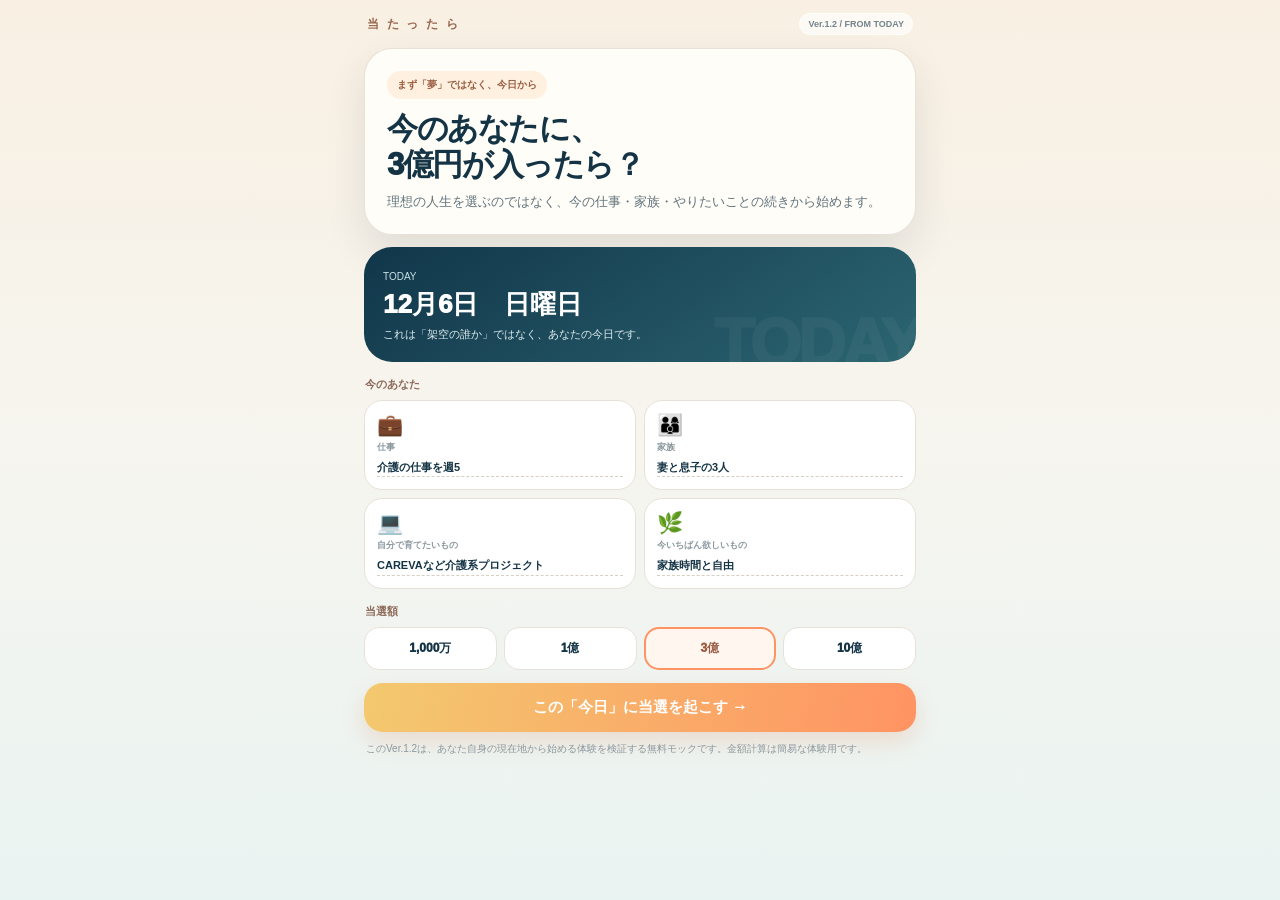
==== commit 08eea4f1: "Build v1.2 from-today personal life experience" ====
--- a/index.html
+++ b/index.html
@@ -3,56 +3,112 @@
 <head>
 <meta charset="utf-8">
 <meta name="viewport" content="width=device-width,initial-scale=1,viewport-fit=cover">
-<meta name="theme-color" content="#102f40">
-<title>当たったら Ver.1.1</title>
+<meta name="theme-color" content="#0f3042">
+<title>当たったら Ver.1.2</title>
 <style>
-:root{--ink:#163345;--muted:#71808a;--paper:#fffdf8;--line:#e9e0d5;--warm:#ff9465;--gold:#f3c26f;--navy:#12384b;--green:#5c9978;--shadow:0 18px 42px rgba(37,52,62,.12)}
-*{box-sizing:border-box}html,body{margin:0;min-height:100%;background:linear-gradient(180deg,#f8efe3,#f4f5f1 48%,#e8f1f0);color:var(--ink);font-family:-apple-system,BlinkMacSystemFont,"Hiragino Sans","Yu Gothic",sans-serif;-webkit-tap-highlight-color:transparent}button,input{font:inherit;color:inherit}button{cursor:pointer}.app{max-width:580px;margin:auto;min-height:100vh;padding:calc(10px + env(safe-area-inset-top)) 14px calc(44px + env(safe-area-inset-bottom))}.screen{display:none;animation:in .28s ease}.screen.on{display:block}@keyframes in{from{opacity:0;transform:translateY(8px)}to{opacity:1;transform:none}}
-.topbar{display:flex;justify-content:space-between;align-items:center;margin:4px 3px 13px}.brand{font-size:12px;font-weight:950;letter-spacing:.18em;color:#93624e}.ver{font-size:9px;font-weight:900;color:#7f9098;background:#fff;border:1px solid #eee4da;border-radius:99px;padding:5px 8px}.card,.hero{background:rgba(255,253,248,.97);border:1px solid rgba(234,225,215,.95);border-radius:28px;box-shadow:var(--shadow)}.hero{padding:21px}.card{padding:17px;margin:10px 0}.kicker{display:inline-flex;border-radius:99px;background:#fff0df;color:#9c5f45;font-size:10px;font-weight:950;padding:7px 10px}.title{font-size:31px;line-height:1.16;letter-spacing:-.045em;font-weight:950;margin:12px 0 8px}.title.sm{font-size:24px}.lead{font-size:13px;line-height:1.7;color:#60717b;margin:0}.note{font-size:10px;line-height:1.55;color:#8d989e;margin:9px 1px 0}.btn{width:100%;border:0;border-radius:19px;padding:15px 16px;margin-top:13px;background:linear-gradient(100deg,var(--gold),var(--warm));color:#fff;font-weight:950;font-size:15px;box-shadow:0 10px 23px rgba(226,128,82,.20)}.btn.dark{background:linear-gradient(100deg,#14394d,#286777);box-shadow:none}.btn:disabled{opacity:.42}.sub{width:100%;border:0;border-radius:18px;padding:13px 15px;margin-top:8px;background:#edf3f3;color:#315c68;font-weight:900}
-.jackpot{border-radius:26px;background:radial-gradient(circle at 83% 15%,#f5d0883e,transparent 30%),linear-gradient(145deg,#103447,#265f6d);padding:20px 17px;color:#fff;margin:17px 0;overflow:hidden;position:relative}.jackpot:after{content:"";position:absolute;width:180px;height:180px;border:1px solid #ffffff20;border-radius:50%;right:-72px;top:-74px}.jackpot small{font-size:10px;color:#c8e0e5;font-weight:850}.jackpot .big{font-size:39px;font-weight:950;letter-spacing:-.055em;margin:4px 0}.jackpot p{font-size:11px;color:#e4eef0;margin:0}.amounts{display:grid;grid-template-columns:repeat(4,1fr);gap:7px}.amounts button{border:1px solid var(--line);background:#fff;border-radius:15px;padding:11px 4px;font-size:12px;font-weight:950}.amounts button.sel{border:2px solid var(--warm);background:#fff6ef;color:#995a42}.section{font-size:11px;font-weight:950;color:#8a695b;margin:16px 1px 8px}.priority{display:grid;grid-template-columns:1fr 1fr;gap:8px}.pbtn{border:1px solid var(--line);background:#fff;border-radius:18px;padding:13px;text-align:left}.pbtn span{font-size:24px}.pbtn b{display:block;font-size:12px;margin-top:4px}.pbtn.sel{border:2px solid var(--warm);background:#fff7f1}
-.step{position:sticky;top:0;z-index:10;margin:0 -14px 12px;padding:8px 14px;background:#f8f3ecdf;backdrop-filter:blur(12px);border-bottom:1px solid #eadfd5}.stepdots{display:grid;grid-template-columns:repeat(4,1fr);gap:5px}.stepdots i{height:5px;border-radius:99px;background:#ddd7cf}.stepdots i.on{background:linear-gradient(90deg,var(--gold),var(--warm))}.steptxt{display:flex;justify-content:space-between;margin-top:5px;font-size:9px;font-weight:900;color:#8b6a5c}
-.choice{overflow:hidden;border:1px solid var(--line);background:#fff;border-radius:24px;margin:10px 0;box-shadow:0 10px 26px rgba(45,58,66,.07)}.photo{height:178px;background-size:cover;background-position:center;position:relative}.photo:after{content:"";position:absolute;inset:auto 0 0;height:50%;background:linear-gradient(transparent,#102f40b8)}.phototag{position:absolute;left:12px;bottom:11px;z-index:2;color:#fff;font-size:10px;font-weight:900;background:#12384bcc;padding:6px 9px;border-radius:99px}.body{padding:14px 15px 15px}.body h3{font-size:17px;margin:2px 0 6px}.price{font-size:25px;font-weight:950;color:#cc704d}.specs{display:grid;grid-template-columns:repeat(3,1fr);gap:6px;margin:9px 0}.spec{background:#f1f5f4;border-radius:12px;padding:8px 5px;text-align:center}.spec b{display:block;font-size:11px}.spec small{font-size:8.5px;color:#7b8a91}.select{width:100%;border:0;border-radius:14px;background:#173d50;color:#fff;padding:12px;font-weight:950}.selected{outline:3px solid #ff9a6a;outline-offset:-2px}.custom{background:#f4f7f6;border-radius:20px;padding:14px;margin-top:12px}.field{margin:9px 0}.field label{display:block;font-size:10px;font-weight:900;margin-bottom:5px}.field input{width:100%;border:1px solid var(--line);background:#fff;border-radius:14px;padding:11px 12px;outline:none}.twocol{display:grid;grid-template-columns:1fr 1fr;gap:8px}
-.worldhero{overflow:hidden;border-radius:28px;min-height:280px;position:relative;background-size:cover;background-position:center;box-shadow:var(--shadow)}.worldhero:after{content:"";position:absolute;inset:0;background:linear-gradient(180deg,#0e2f4012 25%,#0e2f40e8 100%)}.worldcopy{position:absolute;z-index:2;left:18px;right:18px;bottom:17px;color:#fff}.worldcopy small{font-size:9px;letter-spacing:.12em;font-weight:900;color:#d2e6ea}.worldcopy h2{font-size:28px;line-height:1.13;margin:5px 0}.worldcopy p{font-size:11px;line-height:1.5;margin:0;color:#e3edef}.balance{margin:10px 0;border-radius:23px;background:#14394d;color:#fff;padding:15px 16px}.balance small{font-size:9px;color:#c9e0e5}.balance b{display:block;font-size:30px;margin:3px 0}.balance .bar{height:6px;background:#ffffff24;border-radius:99px;overflow:hidden}.balance .bar span{display:block;height:100%;background:linear-gradient(90deg,#f4cc78,#ff9868);border-radius:99px}
-.worldgrid{display:grid;grid-template-columns:1fr 1fr;gap:8px}.tile{height:148px;border-radius:20px;overflow:hidden;position:relative;background-size:cover;background-position:center;border:1px solid #e8dfd5}.tile:after{content:"";position:absolute;inset:0;background:linear-gradient(transparent 34%,#102f40d8)}.tile.locked{filter:saturate(.7)}.tile .tcopy{position:absolute;z-index:2;left:11px;right:11px;bottom:10px;color:#fff}.tile .tcopy small{font-size:8px;color:#dce9ec}.tile .tcopy b{display:block;font-size:13px;margin-top:2px}.tile .status{position:absolute;z-index:2;right:8px;top:8px;background:#ffffffdc;color:#5b6d76;border-radius:99px;padding:4px 6px;font-size:7px;font-weight:950}.tile.active .status{background:#ff9164;color:#fff}
-.optiongrid{display:grid;grid-template-columns:1fr 1fr;gap:8px}.opt{border:1px solid var(--line);background:#fff;border-radius:19px;overflow:hidden;text-align:left;padding:0}.opt .thumb{height:92px;background-size:cover;background-position:center}.opt .ocopy{padding:10px}.opt b{display:block;font-size:12px}.opt small{font-size:9px;color:#71818a;line-height:1.4}.opt.sel{border:2px solid var(--warm);background:#fff7f1}
-.bookWrap{background:linear-gradient(160deg,#102f40,#1d5967);border-radius:30px;padding:17px;margin-top:10px;box-shadow:0 24px 55px rgba(27,48,58,.22)}.bookCover{height:365px;border-radius:23px;overflow:hidden;position:relative;background-size:cover;background-position:center;box-shadow:0 18px 35px rgba(0,0,0,.25)}.bookCover:after{content:"";position:absolute;inset:0;background:linear-gradient(180deg,#0c2f401a,#0c2f40e8)}.covercopy{position:absolute;z-index:2;left:18px;right:18px;bottom:18px;color:#fff}.covercopy small{font-size:9px;letter-spacing:.18em;font-weight:900;color:#d7e7ea}.covercopy h2{font-size:31px;line-height:1.08;margin:8px 0}.covercopy p{font-size:10.5px;line-height:1.5;color:#e5eef0;margin:0}.bookPrice{display:flex;justify-content:space-between;align-items:center;color:#fff;padding:14px 2px 2px}.bookPrice b{font-size:26px}.bookPrice span{font-size:10px;color:#c9dee2}.page{background:#fff;border-radius:24px;margin:11px 0;overflow:hidden;border:1px solid var(--line);box-shadow:0 9px 24px rgba(42,56,64,.07)}.pageimg{height:192px;background-size:cover;background-position:center;position:relative}.pageimg:after{content:"";position:absolute;inset:auto 0 0;height:45%;background:linear-gradient(transparent,#173647a8)}.pageno{position:absolute;z-index:2;left:11px;bottom:10px;background:#ffffffdd;color:#344e5a;border-radius:99px;padding:5px 7px;font-size:8px;font-weight:950}.pagebody{padding:14px 15px 16px}.pagebody small{font-size:9px;color:#9a6a55;font-weight:900}.pagebody h3{font-size:18px;margin:5px 0 6px}.pagebody p{font-size:11px;line-height:1.65;color:#6b7a82;margin:0}.compare{display:grid;grid-template-columns:1fr 1fr;gap:8px;margin-top:10px}.compare div{border-radius:15px;background:#f1f5f4;padding:10px;font-size:9.5px;line-height:1.45}.compare b{display:block;font-size:11px;margin-bottom:3px}.premiumList{display:grid;grid-template-columns:1fr 1fr;gap:7px;margin:11px 0}.premiumList div{background:#ffffff12;border:1px solid #ffffff1f;color:#fff;border-radius:15px;padding:10px;font-size:9.5px;line-height:1.4}.feedback{display:grid;grid-template-columns:1fr 1fr;gap:8px}.feedback button{border:1px solid var(--line);border-radius:17px;background:#fff;padding:12px;font-weight:900}.feedback button.sel{border:2px solid var(--warm);background:#fff7f1}.thanks{display:none;margin-top:9px;border-radius:15px;background:#edf6f1;color:#47765c;padding:11px;font-size:10.5px;font-weight:850}.thanks.on{display:block}
-@media(max-width:390px){.title{font-size:28px}.worldhero{min-height:250px}.bookCover{height:330px}.tile{height:138px}}
+:root{--ink:#143445;--muted:#71818a;--paper:#fffdf8;--line:#e8e1d7;--warm:#ff9363;--gold:#f3c96f;--navy:#10384a;--green:#5f9d79;--sky:#dff0f2;--cream:#f8f1e6;--shadow:0 18px 42px rgba(32,48,57,.11)}
+*{box-sizing:border-box}html,body{margin:0;min-height:100%;background:linear-gradient(180deg,#f9f0e3,#f6f5ef 50%,#e9f3f1);color:var(--ink);font-family:-apple-system,BlinkMacSystemFont,"Hiragino Sans","Yu Gothic",sans-serif;-webkit-tap-highlight-color:transparent}button,input{font:inherit;color:inherit}button{cursor:pointer}.app{max-width:580px;margin:auto;min-height:100vh;padding:calc(10px + env(safe-area-inset-top)) 14px calc(42px + env(safe-area-inset-bottom))}.screen{display:none;animation:enter .28s ease}.screen.on{display:block}@keyframes enter{from{opacity:0;transform:translateY(8px)}to{opacity:1;transform:none}}
+.brand{display:flex;justify-content:space-between;align-items:center;margin:3px 3px 13px}.brand b{font-size:12px;letter-spacing:.18em;color:#98664e}.ver{font-size:9px;font-weight:900;color:#73848b;background:#ffffffa8;border:1px solid #fff;border-radius:99px;padding:5px 8px}.card,.hero{background:rgba(255,253,248,.97);border:1px solid rgba(232,225,215,.95);border-radius:28px;box-shadow:var(--shadow)}.hero{padding:22px}.card{padding:17px;margin:10px 0}.kicker{display:inline-flex;gap:5px;align-items:center;background:#fff0df;color:#995e43;border-radius:99px;padding:7px 10px;font-size:10px;font-weight:950}.title{font-size:31px;line-height:1.16;letter-spacing:-.045em;font-weight:950;margin:12px 0 8px}.title.sm{font-size:25px}.lead{font-size:13px;line-height:1.65;color:#62747c;margin:0}.note{font-size:10px;line-height:1.55;color:#8b989e;margin:9px 2px 0}.sectionlabel{font-size:11px;font-weight:950;color:#8d6a5a;margin:15px 1px 8px}
+.todayHero{background:linear-gradient(145deg,#11364a,#2c6571);color:#fff;border-radius:28px;padding:19px;position:relative;overflow:hidden;margin:12px 0}.todayHero:after{content:"TODAY";position:absolute;right:-5px;bottom:-19px;font-size:66px;font-weight:950;letter-spacing:-.05em;color:#ffffff0b}.todayHero small{color:#c9e1e5;font-size:10px}.todayHero .date{font-size:26px;font-weight:950;margin:3px 0 4px}.todayHero p{font-size:11px;line-height:1.5;color:#dfedef;margin:0}.profileGrid{display:grid;grid-template-columns:1fr 1fr;gap:8px}.profile{border:1px solid var(--line);background:#fff;border-radius:18px;padding:12px;min-height:88px}.profile .ico{font-size:21px}.profile label{display:block;font-size:9px;color:#8b999f;font-weight:900;margin:4px 0 3px}.profile input{width:100%;border:0;border-bottom:1px dashed #d8cfc3;background:transparent;padding:3px 0;font-size:11px;font-weight:850;outline:none}.amounts{display:grid;grid-template-columns:repeat(4,1fr);gap:7px}.amounts button{border:1px solid var(--line);background:#fff;border-radius:15px;padding:11px 3px;font-size:12px;font-weight:950}.amounts button.sel{border:2px solid var(--warm);background:#fff6ef;color:#9b5e45}.btn{width:100%;border:0;border-radius:19px;padding:15px 16px;margin-top:13px;background:linear-gradient(100deg,var(--gold),var(--warm));color:#fff;font-size:15px;font-weight:950;box-shadow:0 10px 23px rgba(225,126,80,.2)}.sub{width:100%;border:0;border-radius:18px;padding:13px 15px;margin-top:8px;background:#edf3f3;color:#315a66;font-weight:900}.stepbar{position:sticky;top:0;z-index:8;margin:0 -14px 12px;padding:9px 14px;background:#f8f3ebde;backdrop-filter:blur(12px);border-bottom:1px solid #eadfd3}.steps{display:grid;grid-template-columns:repeat(5,1fr);gap:5px}.steps i{height:5px;border-radius:99px;background:#ded8cf}.steps i.on{background:linear-gradient(90deg,var(--gold),var(--warm))}.steplabel{font-size:9.5px;font-weight:900;color:#896a5b;margin-top:6px;display:flex;justify-content:space-between}
+.win{min-height:62vh;display:flex;flex-direction:column;justify-content:center;align-items:center;text-align:center}.ticket{width:100%;border-radius:30px;padding:26px 18px;background:radial-gradient(circle at 80% 20%,#f6cf7a40,transparent 28%),linear-gradient(145deg,#0c3144,#286170);color:#fff;box-shadow:0 24px 55px rgba(28,50,61,.22);position:relative;overflow:hidden}.ticket:before,.ticket:after{content:"";position:absolute;border:1px solid #ffffff1d;border-radius:50%}.ticket:before{width:210px;height:210px;right:-95px;top:-100px}.ticket:after{width:120px;height:120px;left:-45px;bottom:-65px}.ticket .mini{font-size:10px;letter-spacing:.18em;color:#cde2e6;font-weight:900}.ticket .money{font-size:45px;font-weight:950;letter-spacing:-.055em;margin:9px 0 3px}.ticket .copy{font-size:13px;color:#e5f0f2}.reveal{margin-top:18px;font-size:13px;line-height:1.7;color:#536b76}.reveal b{font-size:20px;color:#193c4c}.pulse{animation:pulse 1.4s ease infinite}@keyframes pulse{0%,100%{transform:scale(1)}50%{transform:scale(1.025)}}
+.questionVisual{border-radius:26px;padding:20px;background:linear-gradient(135deg,#fff7ed,#eef7f5);margin-bottom:11px;position:relative;overflow:hidden}.questionVisual .clock{font-size:11px;font-weight:950;color:#9a674f}.questionVisual .big{font-size:29px;font-weight:950;line-height:1.2;margin:5px 0}.questionVisual .small{font-size:11px;line-height:1.55;color:#65777e}.choices{display:grid;gap:8px}.choice{width:100%;border:1px solid var(--line);background:#fff;border-radius:19px;padding:14px;display:grid;grid-template-columns:42px 1fr auto;gap:10px;align-items:center;text-align:left}.choice .ico{width:42px;height:42px;border-radius:14px;background:#edf5f3;display:grid;place-items:center;font-size:20px}.choice b{font-size:13px}.choice small{display:block;font-size:9.5px;line-height:1.4;color:#77868d;margin-top:3px}.choice .arrow{font-size:18px;color:#bea08d}.choice.sel{border:2px solid var(--warm);background:#fff7f1}.impactStrip{display:flex;gap:7px;overflow:auto;margin:10px 0 2px}.impactStrip span{flex:0 0 auto;border:1px solid #e8dfd5;background:#fff;border-radius:99px;padding:7px 9px;font-size:9.5px;font-weight:900;color:#5c7079}
+.weekCompare{display:grid;grid-template-columns:1fr 28px 1fr;gap:6px;align-items:center}.weekbox{background:#fff;border:1px solid var(--line);border-radius:20px;padding:12px}.weekbox h3{font-size:11px;margin:0 0 8px}.weekbox .week{display:grid;grid-template-columns:repeat(7,1fr);gap:3px}.d{height:38px;border-radius:9px;background:#edf0ef;display:grid;place-items:center;font-size:8px;font-weight:900;color:#7e8a90}.d.work{background:#d8e8eb;color:#315b67}.d.family{background:#ffe8d7;color:#985e45}.d.project{background:#e5e0f1;color:#5d5484}.d.free{background:#e2f0e7;color:#46725a}.midArrow{text-align:center;font-size:21px;color:#cf8f6a}.newDays{background:linear-gradient(135deg,#10384a,#34717c);color:#fff;border-radius:25px;padding:17px;margin:11px 0}.newDays small{font-size:10px;color:#c8e2e5}.newDays .num{font-size:35px;font-weight:950;margin:2px 0}.newDays p{font-size:11px;margin:0;color:#deedef}.useGrid{display:grid;grid-template-columns:1fr 1fr;gap:8px}.use{border:1px solid var(--line);background:#fff;border-radius:18px;padding:13px;text-align:left}.use .ico{font-size:23px}.use b{display:block;font-size:11px;margin-top:5px}.use small{font-size:9px;color:#7c898f}.use.sel{border:2px solid var(--warm);background:#fff7f1}
+.monthScene{height:170px;border-radius:24px;background:linear-gradient(#cbe7ec 0 54%,#dfe8cc 54%);position:relative;overflow:hidden;margin-bottom:12px}.monthScene:before{content:"🏠";position:absolute;font-size:86px;right:26px;bottom:10px}.monthScene:after{content:"🌳";position:absolute;font-size:58px;left:25px;bottom:19px}.monthScene .label{position:absolute;left:12px;top:12px;background:#12394bdd;color:#fff;border-radius:99px;padding:6px 9px;font-size:9px;font-weight:900}.homeChoices{display:grid;grid-template-columns:1fr 1fr;gap:8px}.home{border:1px solid var(--line);background:#fff;border-radius:19px;padding:13px;text-align:left;min-height:112px}.home .ico{font-size:22px}.home b{display:block;font-size:11px;margin:5px 0 3px}.home small{font-size:9px;line-height:1.4;color:#78868d}.home .cost{display:block;margin-top:6px;color:#a0664e;font-weight:950}.home.sel{border:2px solid var(--warm);background:#fff7f1}
+.yearHero{border-radius:29px;background:radial-gradient(circle at 85% 15%,#f2cb7340,transparent 28%),linear-gradient(145deg,#0e3447,#2a6672);color:#fff;padding:19px;margin:10px 0}.yearHero small{font-size:10px;color:#c9e1e4}.yearHero .big{font-size:34px;font-weight:950;margin:4px 0}.yearHero p{font-size:11px;line-height:1.5;color:#dcebed;margin:0}.yearGrid{display:grid;grid-template-columns:1fr 1fr;gap:8px}.metric{background:#fff;border:1px solid var(--line);border-radius:19px;padding:13px}.metric .ico{font-size:20px}.metric b{display:block;font-size:19px;margin:5px 0 2px}.metric small{font-size:9px;color:#7b898f;line-height:1.35}.story{border-left:4px solid var(--warm);background:#fff8f3;border-radius:5px 18px 18px 5px;padding:13px;margin:11px 0}.story .when{font-size:9px;font-weight:950;color:#9a664e}.story b{display:block;font-size:13px;margin:4px 0}.story p{font-size:10.5px;line-height:1.55;color:#6d7a80;margin:0}.surprise{background:linear-gradient(135deg,#f3efe9,#edf6f4);border:1px solid #e3ddd4;border-radius:22px;padding:14px;margin:11px 0}.surprise .spark{font-size:10px;font-weight:950;color:#91634f}.surprise h3{font-size:16px;margin:5px 0}.surprise p{font-size:10.5px;line-height:1.55;color:#67777e;margin:0}.compare{display:grid;grid-template-columns:1fr 1fr;gap:8px;margin-top:10px}.compare>div{border-radius:18px;padding:12px;background:#fff;border:1px solid var(--line)}.compare b{font-size:10.5px}.compare p{font-size:9.5px;line-height:1.45;color:#75838a;margin:5px 0 0}.reset{width:100%;border:0;background:transparent;padding:14px;color:#7b8b92;font-size:10px;font-weight:900}
+@media(max-width:390px){.title{font-size:28px}.ticket .money{font-size:40px}.profileGrid{grid-template-columns:1fr}.weekCompare{grid-template-columns:1fr}.midArrow{transform:rotate(90deg)}}
 </style>
 </head>
 <body><main class="app">
-<div class="topbar"><div class="brand">当 た っ た ら</div><div class="ver">Ver.1.1 / PRODUCT TEST</div></div>
-<section id="s0" class="screen on"><div class="hero"><span class="kicker">無料でMY WORLDを完成</span><div class="title">当たった後の人生を、<br>最後まで作ってみる。</div><p class="lead">課金はまだありません。最後に「500円なら何が完成するか」まで体験できます。</p><div class="jackpot"><small>もし、今日当たったら</small><div id="jpBig" class="big">3億円</div><p id="jpCopy">家も、時間も、旅行も。複数の夢を同時に考えられる。</p></div><div id="amounts" class="amounts"></div><div class="section">いちばん大事にしたいもの</div><div id="priorities" class="priority"></div><button id="start" class="btn">私の当選後を作る →</button></div></section>
-<section id="s1" class="screen"><div class="step"><div class="stepdots"><i class="on"></i><i></i><i></i><i></i></div><div class="steptxt"><span>住まい</span><span>暮らし</span></div></div><div class="card"><span class="kicker">01 / HOME</span><div class="title sm">最初に、帰る場所を決める。</div><p class="lead">実在の物件を見つけているなら、下から持ち込むこともできます。</p></div><div id="homes"></div><div class="custom"><b style="font-size:12px">SUUMOなどで見つけた家を持ち込む</b><div class="twocol"><div class="field"><label>候補名</label><input id="customName" placeholder="例：調布の庭付き戸建て"></div><div class="field"><label>価格（万円）</label><input id="customPrice" inputmode="numeric" placeholder="12800"></div></div><div class="field"><label>URL（任意・保存用）</label><input id="customUrl" placeholder="https://..."></div><button id="useCustom" class="sub">この家をMY WORLDに入れる</button></div><button id="homeNext" class="btn" disabled>この家で暮らしを作る →</button></section>
-<section id="s2" class="screen"><div class="step"><div class="stepdots"><i class="on"></i><i class="on"></i><i></i><i></i></div><div class="steptxt"><span>住まい決定</span><span>暮らしを選ぶ</span></div></div><div id="worldMini"></div><div class="card"><span class="kicker">02 / LIFE</span><div class="title sm">次に、時間の使い方を決める。</div><div class="section">働き方</div><div id="works" class="optiongrid"></div><div class="section">旅行</div><div id="trips" class="optiongrid"></div><div class="section">車</div><div id="cars" class="optiongrid"></div><div class="section">挑戦</div><div id="challenges" class="optiongrid"></div><button id="lifeNext" class="btn" disabled>MY WORLDを完成させる →</button></div></section>
-<section id="s3" class="screen"><div class="step"><div class="stepdots"><i class="on"></i><i class="on"></i><i class="on"></i><i></i></div><div class="steptxt"><span>MY WORLD完成</span><span>商品プレビューへ</span></div></div><div id="worldFull"></div><div class="card"><span class="kicker">FREE COMPLETE</span><div class="title sm">ここまでは、全部無料。</div><p class="lead">この先は「続きを解放する」のではなく、今作った世界を<strong>自分だけの作品にする</strong>としたら、欲しいかを試します。</p><button id="previewBook" class="btn dark">500円の商品を見てみる →</button></div></section>
-<section id="s4" class="screen"><div class="step"><div class="stepdots"><i class="on"></i><i class="on"></i><i class="on"></i><i class="on"></i></div><div class="steptxt"><span>商品モック</span><span>課金はされません</span></div></div><div class="bookWrap"><div id="bookCover" class="bookCover"><div class="covercopy"><small>YOUR LIFE AFTER WINNING</small><h2 id="coverTitle">3億円が当たった、<br>あなたのこれから。</h2><p id="coverSub"></p></div></div><div class="bookPrice"><div><span>想定価格</span><b>500円</b></div><span>AI画像＋人生BOOK<br>※今回は商品モック</span></div><div class="premiumList"><div>🖼️ 理想の家をAIで再構成</div><div>☀️ 平日の朝をビジュアル化</div><div>✈️ 家族旅行の1シーン</div><div>🔀 別の人生ルート比較</div><div>📖 1年後のストーリー</div><div>💾 保存できる1冊の作品</div></div></div><div id="pages"></div><div class="card"><span class="kicker">PAY TEST</span><div class="title sm">これが自分専用で完成するなら？</div><p class="lead">実際の決済はありません。今は「500円を払いたいと思える商品になっているか」だけ確認します。</p><div id="feedback" class="feedback"><button data-v="yes">500円なら欲しい</button><button data-v="no">まだ払わない</button></div><div id="thanks" class="thanks">ありがとうございます。この感覚を次の判断材料にします。</div><button id="again" class="sub">別の人生でもう一度</button></div></section>
+<div class="brand"><b>当 た っ た ら</b><span class="ver">Ver.1.2 / FROM TODAY</span></div>
+<section id="s0" class="screen on">
+  <div class="hero"><span class="kicker">まず「夢」ではなく、今日から</span><div class="title">今のあなたに、<br>3億円が入ったら？</div><p class="lead">理想の人生を選ぶのではなく、今の仕事・家族・やりたいことの続きから始めます。</p></div>
+  <div class="todayHero"><small id="todayLabel">TODAY</small><div class="date" id="todayDate"></div><p>これは「架空の誰か」ではなく、あなたの今日です。</p></div>
+  <div class="sectionlabel">今のあなた</div>
+  <div class="profileGrid">
+    <div class="profile"><div class="ico">💼</div><label>仕事</label><input id="pWork" value="介護の仕事を週5"></div>
+    <div class="profile"><div class="ico">👨‍👩‍👦</div><label>家族</label><input id="pFamily" value="妻と息子の3人"></div>
+    <div class="profile"><div class="ico">💻</div><label>自分で育てたいもの</label><input id="pProject" value="CAREVAなど介護系プロジェクト"></div>
+    <div class="profile"><div class="ico">🌿</div><label>今いちばん欲しいもの</label><input id="pWant" value="家族時間と自由"></div>
+  </div>
+  <div class="sectionlabel">当選額</div><div class="amounts" id="amounts"></div>
+  <button id="start" class="btn">この「今日」に当選を起こす →</button>
+  <p class="note">このVer.1.2は、あなた自身の現在地から始める体験を検証する無料モックです。金額計算は簡易な体験用です。</p>
+</section>
+<section id="s1" class="screen">
+  <div class="win"><div class="ticket pulse"><div class="mini">LOTTERY RESULT</div><div class="money" id="winMoney">3億円</div><div class="copy">あなたの口座に入ったとしたら。</div></div><div class="reveal" id="reveal"></div><button id="toTomorrow" class="btn">明日の朝へ →</button></div>
+</section>
+<section id="s2" class="screen">
+  <div class="stepbar"><div class="steps"><i class="on"></i><i></i><i></i><i></i><i></i></div><div class="steplabel"><span>明日</span><span>1年後まで続く</span></div></div>
+  <div class="questionVisual"><div class="clock">TOMORROW 6:30</div><div class="big">明日の仕事、<br>どうする？</div><div class="small" id="tomorrowCopy"></div></div>
+  <div class="choices" id="tomorrowChoices"></div><button id="applyTomorrow" class="btn" disabled>この明日を選ぶ →</button>
+</section>
+<section id="s3" class="screen">
+  <div class="stepbar"><div class="steps"><i class="on"></i><i class="on"></i><i></i><i></i><i></i></div><div class="steplabel"><span>1週間後</span><span>時間が変わる</span></div></div>
+  <div class="card"><span class="kicker">BEFORE → AFTER</span><div class="title sm">1週間が、<br>こう変わった。</div><div class="weekCompare"><div class="weekbox"><h3>これまで</h3><div class="week" id="weekBefore"></div></div><div class="midArrow">→</div><div class="weekbox"><h3>当選後</h3><div class="week" id="weekAfter"></div></div></div></div>
+  <div class="newDays"><small>1年に増える「自分で決められる平日」</small><div class="num" id="freeDays">0日</div><p id="freeCopy"></p></div>
+  <div class="sectionlabel">増えた時間を、まず何に使う？</div><div class="useGrid" id="useGrid"></div><button id="applyUse" class="btn" disabled>1か月後へ →</button>
+</section>
+<section id="s4" class="screen">
+  <div class="stepbar"><div class="steps"><i class="on"></i><i class="on"></i><i class="on"></i><i></i><i></i></div><div class="steplabel"><span>1か月後</span><span>暮らしを変える</span></div></div>
+  <div class="monthScene"><span class="label">1 MONTH LATER</span></div>
+  <div class="card"><div class="title sm">家も「夢」ではなく、<br>今の不満から。</div><p class="lead">今の生活圏や家族の暮らしを残しながら、何を変えますか？</p><div class="homeChoices" id="homeChoices"></div><button id="applyHome" class="btn" disabled>この暮らしで1年後を見る →</button></div>
+</section>
+<section id="s5" class="screen">
+  <div class="stepbar"><div class="steps"><i class="on"></i><i class="on"></i><i class="on"></i><i class="on"></i><i class="on"></i></div><div class="steplabel"><span>1年後</span><span>あなたの生活</span></div></div>
+  <div class="yearHero"><small>ONE YEAR AFTER WINNING</small><div class="big" id="yearHeadline"></div><p id="yearSub"></p></div>
+  <div class="yearGrid" id="yearGrid"></div>
+  <div id="storyWrap"></div>
+  <div class="surprise"><div class="spark">✦ あなたの選択から、こんな未来も</div><h3 id="surpriseTitle"></h3><p id="surpriseCopy"></p></div>
+  <div class="card"><span class="kicker">もし最初の選択が違ったら</span><div class="title sm">別の1年も、<br>すぐ比較できる。</div><div class="compare" id="compare"></div></div>
+  <button id="restart" class="sub">違う選択で、もう一度見る</button><button id="reset" class="reset">最初からリセット</button>
+</section>
 </main>
 <script>
-const $=id=>document.getElementById(id);const yen=n=>'¥'+new Intl.NumberFormat('ja-JP').format(Math.max(0,Math.round(n)));const moneyLabel=n=>n===1e7?'1,000万円':n===1e8?'1億円':n===3e8?'3億円':'10億円';
-const IMG={home1:'https://images.unsplash.com/photo-1600585154340-be6161a56a0c?auto=format&fit=crop&w=1200&q=82',home2:'https://images.unsplash.com/photo-1600047509807-ba8f99d2cdde?auto=format&fit=crop&w=1200&q=82',home3:'https://images.unsplash.com/photo-1600566753086-00f18fb6b3ea?auto=format&fit=crop&w=1200&q=82',work1:'https://images.unsplash.com/photo-1497366754035-f200968a6e72?auto=format&fit=crop&w=900&q=80',work2:'https://images.unsplash.com/photo-1497215728101-856f4ea42174?auto=format&fit=crop&w=900&q=80',work3:'https://images.unsplash.com/photo-1516321318423-f06f85e504b3?auto=format&fit=crop&w=900&q=80',trip1:'https://images.unsplash.com/photo-1507525428034-b723cf961d3e?auto=format&fit=crop&w=900&q=80',trip2:'https://images.unsplash.com/photo-1488646953014-85cb44e25828?auto=format&fit=crop&w=900&q=80',trip3:'https://images.unsplash.com/photo-1527631746610-bca00a040d60?auto=format&fit=crop&w=900&q=80',car1:'https://images.unsplash.com/photo-1492144534655-ae79c964c9d7?auto=format&fit=crop&w=900&q=80',car2:'https://images.unsplash.com/photo-1549317661-bd32c8ce0db2?auto=format&fit=crop&w=900&q=80',car3:'https://images.unsplash.com/photo-1503376780353-7e6692767b70?auto=format&fit=crop&w=900&q=80',challenge1:'https://images.unsplash.com/photo-1498050108023-c5249f4df085?auto=format&fit=crop&w=900&q=80',challenge2:'https://images.unsplash.com/photo-1522202176988-66273c2fd55f?auto=format&fit=crop&w=900&q=80',challenge3:'https://images.unsplash.com/photo-1500530855697-b586d89ba3ee?auto=format&fit=crop&w=900&q=80',morning:'https://images.unsplash.com/photo-1495474472287-4d71bcdd2085?auto=format&fit=crop&w=1000&q=82',family:'https://images.unsplash.com/photo-1529333166437-7750a6dd5a70?auto=format&fit=crop&w=1000&q=82'};
-const amounts=[1e7,1e8,3e8,1e9];const priorities=[['👨‍👩‍👦','家族時間'],['🕊️','自由'],['✈️','旅行'],['🌱','挑戦']];
-const homeTemplates=[{name:'光が入る、庭付きの家',price:88000000,size:'128㎡',layout:'4LDK',feature:'庭＋書斎',img:IMG.home1},{name:'駅近の上質な住まい',price:112000000,size:'116㎡',layout:'3LDK',feature:'駅近＋広いLDK',img:IMG.home2},{name:'せっかくなら、かなり贅沢に',price:148000000,size:'162㎡',layout:'5LDK',feature:'大浴室＋プレイルーム',img:IMG.home3}];
-const groups={works:[{id:'w1',title:'週3で働く',sub:'仕事も残しつつ、平日2日を自分に戻す',cost:18000000,img:IMG.work1},{id:'w2',title:'1年間、完全に休む',sub:'いったん立ち止まってから選び直す',cost:9000000,img:IMG.work2},{id:'w3',title:'自分の仕事を育てる',sub:'収益を急がず2年間挑戦する',cost:20000000,img:IMG.work3}],trips:[{id:'t1',title:'毎年1か月、沖縄',sub:'旅行ではなく「暮らす」',cost:2200000,img:IMG.trip1},{id:'t2',title:'毎年、海外へ2週間',sub:'家族で行き先を変えていく',cost:3000000,img:IMG.trip2},{id:'t3',title:'月1回、小さな旅',sub:'遠出より、日常に旅を増やす',cost:1800000,img:IMG.trip3}],cars:[{id:'c1',title:'家族で使うSUV',sub:'日常も旅行も1台で',cost:7000000,img:IMG.car1},{id:'c2',title:'ミニバンを上質に',sub:'子どもとの移動を快適に',cost:6500000,img:IMG.car2},{id:'c3',title:'自分が欲しかった1台',sub:'実用性より「乗りたい」を優先',cost:12000000,img:IMG.car3}],challenges:[{id:'h1',title:'自分のサービスを作る',sub:'2年だけ本気で育てる',cost:12000000,img:IMG.challenge1},{id:'h2',title:'学び直す',sub:'資格・学校・新しい分野へ',cost:5000000,img:IMG.challenge2},{id:'h3',title:'何も決めず余白を残す',sub:'今は使わず、未来の自分に渡す',cost:0,img:IMG.challenge3}]};
-let S={amount:3e8,priority:'家族時間',home:null,works:null,trips:null,cars:null,challenges:null};
+(()=>{
+const $=id=>document.getElementById(id);
+const AMOUNTS=[{v:10000000,l:'1,000万'},{v:100000000,l:'1億'},{v:300000000,l:'3億'},{v:1000000000,l:'10億'}];
+const state={amount:300000000, tomorrow:null, use:null, home:null, profile:{}};
+const money=n=>{if(n>=100000000)return (n/100000000).toFixed(n%100000000?1:0)+'億円'; if(n>=10000)return Math.round(n/10000).toLocaleString()+'万円'; return n.toLocaleString()+'円'};
 function show(id){document.querySelectorAll('.screen').forEach(x=>x.classList.remove('on'));$(id).classList.add('on');window.scrollTo({top:0,behavior:'smooth'})}
-function renderAmounts(){$('amounts').innerHTML=amounts.map(v=>`<button class="${S.amount===v?'sel':''}" data-v="${v}">${moneyLabel(v)}</button>`).join('');$('jpBig').textContent=moneyLabel(S.amount);$('jpCopy').textContent=S.amount===1e7?'暮らしを全部変えるより、今の生活に大きな余白を。':S.amount===1e8?'家か時間か。大きな夢を1つ、本気で変えられる。':S.amount===3e8?'家も、時間も、旅行も。複数の夢を同時に考えられる。':'選ぶのは物ではなく、どんな人生にするか。';document.querySelectorAll('#amounts button').forEach(b=>b.onclick=()=>{S.amount=+b.dataset.v;renderAmounts()})}
-function renderPriorities(){$('priorities').innerHTML=priorities.map(x=>`<button class="pbtn ${S.priority===x[1]?'sel':''}" data-v="${x[1]}"><span>${x[0]}</span><b>${x[1]}</b></button>`).join('');document.querySelectorAll('#priorities button').forEach(b=>b.onclick=()=>{S.priority=b.dataset.v;renderPriorities()})}
-function scaledPrice(base){const factor=S.amount===1e7?.18:S.amount===1e8?.7:S.amount===3e8?1:S.amount===1e9?1.45:1;return Math.round(base*factor/100000)*100000}
-function renderHomes(){$('homes').innerHTML=homeTemplates.map((h,i)=>{const p=scaledPrice(h.price);return `<div class="choice ${S.home&&S.home.template===i?'selected':''}"><div class="photo" style="background-image:url('${h.img}')"><span class="phototag">${i===0?'家族時間':i===1?'便利さ':'夢を盛る'}</span></div><div class="body"><div class="price">${yen(p)}</div><h3>${h.name}</h3><div class="specs"><div class="spec"><b>${h.size}</b><small>広さ</small></div><div class="spec"><b>${h.layout}</b><small>間取り</small></div><div class="spec"><b>${h.feature}</b><small>特徴</small></div></div><button class="select" data-i="${i}">この家にする</button></div></div>`}).join('');document.querySelectorAll('#homes .select').forEach(b=>b.onclick=()=>{const i=+b.dataset.i,h=homeTemplates[i];S.home={...h,price:scaledPrice(h.price),template:i};$('homeNext').disabled=false;renderHomes()})}
-function renderGroup(key){const el=$(key),items=groups[key];el.innerHTML=items.map(x=>`<button class="opt ${S[key]&&S[key].id===x.id?'sel':''}" data-id="${x.id}"><div class="thumb" style="background-image:url('${x.img}')"></div><div class="ocopy"><b>${x.title}</b><small>${x.sub}</small></div></button>`).join('');el.querySelectorAll('.opt').forEach(b=>b.onclick=()=>{S[key]=items.find(x=>x.id===b.dataset.id);renderGroup(key);checkLife()})}
-function checkLife(){$('lifeNext').disabled=!(S.works&&S.trips&&S.cars&&S.challenges)}
-function totalSpent(){return (S.home?.price||0)+(S.works?.cost||0)+(S.trips?.cost||0)+(S.cars?.cost||0)+(S.challenges?.cost||0)}
-function remaining(){return S.amount-totalSpent()}
-function worldHTML(full=false){const home=S.home||homeTemplates[0];const rem=Math.max(0,remaining());const pct=Math.max(3,Math.min(100,rem/S.amount*100));const tiles=[['仕事',S.works?.title||'まだ決めていない',S.works?.img||IMG.work1,!!S.works],['旅行',S.trips?.title||'まだ決めていない',S.trips?.img||IMG.trip1,!!S.trips],['車',S.cars?.title||'まだ決めていない',S.cars?.img||IMG.car1,!!S.cars],['挑戦',S.challenges?.title||'まだ決めていない',S.challenges?.img||IMG.challenge1,!!S.challenges]];return `<div class="worldhero" style="background-image:url('${home.img}')"><div class="worldcopy"><small>MY WORLD / ${moneyLabel(S.amount)}</small><h2>${home.name}</h2><p>${full?'選んだものが、1つの生活としてつながりました。':'ここを起点に、他の暮らしを決めます。'}</p></div></div><div class="balance"><small>この世界を作ったあとに残るお金</small><b>${yen(rem)}</b><div class="bar"><span style="width:${pct}%"></span></div></div><div class="worldgrid">${tiles.map(t=>`<div class="tile ${t[3]?'active':'locked'}" style="background-image:url('${t[2]}')"><span class="status">${t[3]?'DECIDED':'NEXT'}</span><div class="tcopy"><small>${t[0]}</small><b>${t[1]}</b></div></div>`).join('')}</div>`}
-function renderPages(){const home=S.home;const work=S.works,trip=S.trips,car=S.cars,ch=S.challenges;const rem=Math.max(0,remaining());$('bookCover').style.backgroundImage=`url('${home.img}')`;$('coverTitle').innerHTML=`${moneyLabel(S.amount)}が当たった、<br>あなたのこれから。`;$('coverSub').textContent=`${home.name}に住み、${work.title}。${trip.title}を楽しみながら、${ch.title}。`;
-const pages=[{img:home.img,k:'CHAPTER 01',title:'帰る場所が変わった。',p:`${home.name}。ここに約${yen(home.price)}を使っても、人生はまだ続きます。朝起きた時に「この家に帰ってくるんだ」と思える場所から、当選後の生活が始まります。`},{img:IMG.morning,k:'CHAPTER 02',title:'火曜日の朝、仕事はない。',p:`${work.title}を選んだことで、平日の景色が変わります。急いで家を出る必要のない朝。家族を見送ったあと、自分の時間が残っています。`},{img:trip.img,k:'CHAPTER 03',title:trip.title,p:`旅行を「年に一度のご褒美」ではなく、暮らしの予定として先に置く。${trip.sub}という選択が、カレンダーの見え方を変えます。`},{img:car.img,k:'CHAPTER 04',title:'移動も、妥協しない。',p:`${car.title}。家族で出かける日も、ひとりで走る日も、「お金が当たったから」ではなく、生活の一部として選んだ1台です。`},{img:ch.img,k:'1 YEAR LATER',title:'1年後も、まだ選べる。',p:`この世界を1年過ごしても、残りは約${yen(rem)}。いちばん大きな変化は、物を買ったことではなく「次に何をするかを急いで決めなくていい」ことかもしれません。`,compare:true}];
-$('pages').innerHTML=pages.map((p,i)=>`<div class="page"><div class="pageimg" style="background-image:url('${p.img}')"><span class="pageno">PAGE ${i+1} / 5</span></div><div class="pagebody"><small>${p.k}</small><h3>${p.title}</h3><p>${p.p}</p>${p.compare?`<div class="compare"><div><b>この世界</b>${home.name}<br>${work.title}<br>残り 約${yen(rem)}</div><div><b>別ルート</b>家を買わず<br>仕事を1年休む<br>旅行を増やす</div></div>`:''}</div></div>`).join('')}
-renderAmounts();renderPriorities();
-$('start').onclick=()=>{renderHomes();show('s1')};
-$('useCustom').onclick=()=>{const name=$('customName').value.trim(),price=Number($('customPrice').value)*10000;if(!name||!price){alert('候補名と価格を入力してください');return}S.home={name,price,size:'実在候補',layout:'あなたの条件',feature:'持ち込み物件',img:IMG.home1,template:null,url:$('customUrl').value.trim()};$('homeNext').disabled=false;renderHomes()};
-$('homeNext').onclick=()=>{$('worldMini').innerHTML=worldHTML(false);['works','trips','cars','challenges'].forEach(renderGroup);show('s2')};
-$('lifeNext').onclick=()=>{$('worldFull').innerHTML=worldHTML(true);show('s3')};
-$('previewBook').onclick=()=>{renderPages();show('s4')};
-$('feedback').querySelectorAll('button').forEach(b=>b.onclick=()=>{$('feedback').querySelectorAll('button').forEach(x=>x.classList.remove('sel'));b.classList.add('sel');localStorage.setItem('atattara-v11-paytest',b.dataset.v);$('thanks').classList.add('on')});
-$('again').onclick=()=>{S={amount:3e8,priority:'家族時間',home:null,works:null,trips:null,cars:null,challenges:null};$('homeNext').disabled=true;$('lifeNext').disabled=true;renderAmounts();renderPriorities();show('s0')};
-</script></body></html>+function renderDate(){const d=new Date();$('todayDate').textContent=`${d.getMonth()+1}月${d.getDate()}日　${['日','月','火','水','木','金','土'][d.getDay()]}曜日`;}
+function renderAmounts(){$('amounts').innerHTML=AMOUNTS.map(a=>`<button data-v="${a.v}" class="${a.v===state.amount?'sel':''}">${a.l}</button>`).join('');$('amounts').querySelectorAll('button').forEach(b=>b.onclick=()=>{state.amount=Number(b.dataset.v);renderAmounts()})}
+function captureProfile(){state.profile={work:$('pWork').value.trim()||'今の仕事',family:$('pFamily').value.trim()||'家族',project:$('pProject').value.trim()||'自分のプロジェクト',want:$('pWant').value.trim()||'自由な時間'}}
+$('start').onclick=()=>{captureProfile();$('winMoney').textContent=money(state.amount);$('reveal').innerHTML=`<b>${state.profile.work}</b>も、<br><b>${state.profile.family}</b>との毎日も、<br>今日までは何も変わっていません。<br><br>変わったのは、<b>「選べる」こと</b>だけ。`;show('s1')};
+$('toTomorrow').onclick=()=>renderTomorrow();
+const tomorrowOptions=[
+ {id:'same',ico:'🧥',title:'いつも通り出勤する',copy:'誰にも言わず、まずは普通の1日を続ける',days:0,reserve:0},
+ {id:'leave',ico:'☕',title:'明日は有休を取る',copy:'まず1日だけ「行かなくていい朝」を味わう',days:24,reserve:500000},
+ {id:'three',ico:'🗓️',title:'週3勤務に変える準備をする',copy:'仕事は残しながら、週2日の平日を取り戻す',days:96,reserve:12000000},
+ {id:'pause',ico:'🌿',title:'1年間、仕事を休む',copy:'生活費を確保して、家族と自分の時間を最優先する',days:230,reserve:7000000}
+];
+function renderTomorrow(){state.tomorrow=null;$('applyTomorrow').disabled=true;$('tomorrowCopy').textContent=`いつもなら「${state.profile.work}」の準備をしている時間。口座には ${money(state.amount)} あります。`;$('tomorrowChoices').innerHTML=tomorrowOptions.map(o=>`<button class="choice" data-id="${o.id}"><span class="ico">${o.ico}</span><span><b>${o.title}</b><small>${o.copy}</small></span><span class="arrow">›</span></button>`).join('');$('tomorrowChoices').querySelectorAll('.choice').forEach(b=>b.onclick=()=>{state.tomorrow=tomorrowOptions.find(o=>o.id===b.dataset.id);$('tomorrowChoices').querySelectorAll('.choice').forEach(x=>x.classList.toggle('sel',x===b));$('applyTomorrow').disabled=false});show('s2')}
+$('applyTomorrow').onclick=()=>renderWeek();
+function weekCells(types){const labels=['月','火','水','木','金','土','日'];return labels.map((l,i)=>`<div class="d ${types[i]}">${l}</div>`).join('')}
+const useOptions=[
+{id:'family',ico:'👨‍👩‍👦',title:'家族との平日',copy:'息子と公園、妻と昼ごはん'},
+{id:'project',ico:'💻',title:'自分のプロジェクト',copy:'焦らず、育てたいものを進める'},
+{id:'rest',ico:'☕',title:'何もしない時間',copy:'予定を入れない平日を作る'},
+{id:'outing',ico:'🚗',title:'ふらっと出かける',copy:'混んでいない平日に家族で外へ'}
+];
+function renderWeek(){const t=state.tomorrow;let after=['work','work','work','work','work','family','family'];if(t.id==='leave')after=['free','work','work','work','work','family','family'];if(t.id==='three')after=['work','free','work','free','work','family','family'];if(t.id==='pause')after=['free','free','free','free','free','family','family'];$('weekBefore').innerHTML=weekCells(['work','work','work','work','work','family','family']);$('weekAfter').innerHTML=weekCells(after);$('freeDays').textContent=t.days+'日';$('freeCopy').textContent=t.days===0?'まだ時間の使い方は変えていません。だからこそ、次の選択が残っています。':`${state.profile.family}や「${state.profile.project}」に使える平日が、今までより増えました。`;state.use=null;$('applyUse').disabled=true;$('useGrid').innerHTML=useOptions.map(o=>`<button class="use" data-id="${o.id}"><span class="ico">${o.ico}</span><b>${o.title}</b><small>${o.copy}</small></button>`).join('');$('useGrid').querySelectorAll('.use').forEach(b=>b.onclick=()=>{state.use=useOptions.find(o=>o.id===b.dataset.id);$('useGrid').querySelectorAll('.use').forEach(x=>x.classList.toggle('sel',x===b));$('applyUse').disabled=false});show('s3')}
+$('applyUse').onclick=()=>renderHome();
+const homes=[
+{id:'stay',ico:'🛋️',title:'今の家を快適にする',copy:'家具・家電・作業環境をまとめて整える',cost:3000000},
+{id:'near',ico:'🏡',title:'今の生活圏で広い家へ',copy:'家族3人の暮らしを大きく変えず、広さを増やす',cost:80000000},
+{id:'dream',ico:'🌳',title:'庭＋仕事部屋のある家',copy:'息子が遊べて、自分の作業場所もある家にする',cost:120000000},
+{id:'keep',ico:'🧭',title:'家はまだ変えない',copy:'住まいより先に、時間と家族の自由を増やす',cost:0}
+];
+function renderHome(){state.home=null;$('applyHome').disabled=true;$('homeChoices').innerHTML=homes.map(h=>`<button class="home" data-id="${h.id}"><span class="ico">${h.ico}</span><b>${h.title}</b><small>${h.copy}</small><span class="cost">${h.cost?money(h.cost):'0円'}</span></button>`).join('');$('homeChoices').querySelectorAll('.home').forEach(b=>b.onclick=()=>{state.home=homes.find(h=>h.id===b.dataset.id);$('homeChoices').querySelectorAll('.home').forEach(x=>x.classList.toggle('sel',x===b));$('applyHome').disabled=false});show('s4')}
+$('applyHome').onclick=()=>renderYear();
+function renderYear(){const t=state.tomorrow,u=state.use,h=state.home;const remain=Math.max(0,state.amount-t.reserve-h.cost);const extraFamily=Math.round(t.days*(u.id==='family'||u.id==='outing'?0.7:0.3));const projectDays=Math.round(t.days*(u.id==='project'?0.7:0.2));const freeHours=Math.round(t.days*6);let head=t.id==='same'?'見た目は同じ。でも「辞めてもいい」がある。':`${t.days}日の平日を、自分で選べるようになった。`;$('yearHeadline').textContent=head;$('yearSub').textContent=`${state.profile.family}との暮らしと「${state.profile.project}」が、当選前より現実の選択肢になっています。`;$('yearGrid').innerHTML=`
+<div class="metric"><div class="ico">💰</div><b>${money(remain)}</b><small>1年後も残る想定資金</small></div>
+<div class="metric"><div class="ico">🕰️</div><b>${freeHours.toLocaleString()}時間</b><small>仕事以外に戻ってくる時間の目安</small></div>
+<div class="metric"><div class="ico">👨‍👩‍👦</div><b>約${extraFamily}日</b><small>家族に使える平日の目安</small></div>
+<div class="metric"><div class="ico">💻</div><b>約${projectDays}日</b><small>${state.profile.project}に使える日の目安</small></div>`;
+const stories=[];stories.push({when:'1 MONTH',b:h.title,p:h.copy});stories.push({when:'3 MONTHS',b:u.title+'が「特別」ではなくなる',p:`増えた平日を、${u.copy}という形で使い始めています。`});stories.push({when:'1 YEAR',b:'お金より先に、時間の形が変わった',p:`当選前と同じ場所に住んでいても、${state.profile.want}を優先できる選択肢が残っています。`});$('storyWrap').innerHTML=stories.map(s=>`<div class="story"><span class="when">${s.when}</span><b>${s.b}</b><p>${s.p}</p></div>`).join('');
+let st='';let sc='';if(t.id==='three'){st='週3のままでも、1か月まるごと休む年を作れる';sc=`残り${money(remain)}。毎週の自由だけでなく、「今年は家族で長く休む」という使い方もできます。`;}else if(t.id==='pause'){st='1年間休んでも、翌年に「週3で戻る」選択が残る';sc='辞める／続けるの二択ではなく、休む→戻る→自分の仕事を育てる、という順番も選べます。';}else if(u.id==='project'){st=`「${state.profile.project}」に半年だけ本気で振る`;sc='いきなり仕事を辞めなくても、期限を決めて自分のプロジェクトを試す余白があります。';}else{st='今の仕事を続けたままでも、家族の平日を増やせる';sc='当選＝退職ではありません。「辞められる安心」を持ったまま働く未来も成立します。';}$('surpriseTitle').textContent=st;$('surpriseCopy').textContent=sc;
+const alt=t.id==='pause'?tomorrowOptions.find(x=>x.id==='three'):tomorrowOptions.find(x=>x.id==='pause');$('compare').innerHTML=`<div><b>あなたが選んだ1年</b><p>${t.title}<br>${h.title}<br>残り ${money(remain)}</p></div><div><b>別ルート</b><p>${alt.title}<br>家は「${h.id==='keep'?'生活圏で広い家へ':'まだ変えない'}」<br>時間の使い方も変わる</p></div>`;show('s5')}
+$('restart').onclick=()=>{state.tomorrow=null;state.use=null;state.home=null;renderTomorrow()};$('reset').onclick=()=>{location.reload()};renderDate();renderAmounts();
+})();
+</script>
+</body></html>
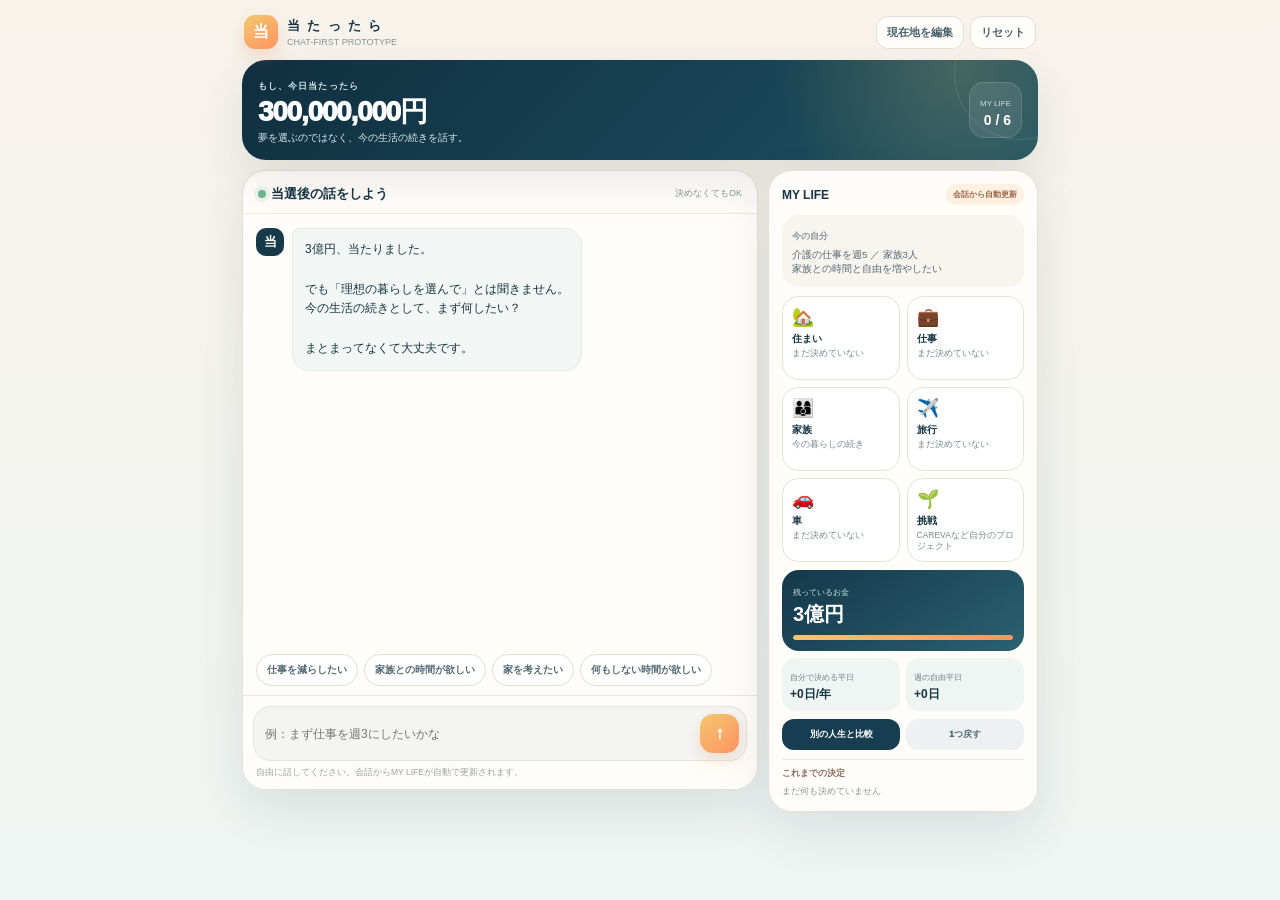
==== commit ab2db91d: "Pivot to chat-first MY LIFE prototype" ====
--- a/index.html
+++ b/index.html
@@ -3,112 +3,236 @@
 <head>
 <meta charset="utf-8">
 <meta name="viewport" content="width=device-width,initial-scale=1,viewport-fit=cover">
-<meta name="theme-color" content="#0f3042">
-<title>当たったら Ver.1.2</title>
+<meta name="theme-color" content="#102b3a">
+<title>当たったら — 会話中心プロトタイプ</title>
 <style>
-:root{--ink:#143445;--muted:#71818a;--paper:#fffdf8;--line:#e8e1d7;--warm:#ff9363;--gold:#f3c96f;--navy:#10384a;--green:#5f9d79;--sky:#dff0f2;--cream:#f8f1e6;--shadow:0 18px 42px rgba(32,48,57,.11)}
-*{box-sizing:border-box}html,body{margin:0;min-height:100%;background:linear-gradient(180deg,#f9f0e3,#f6f5ef 50%,#e9f3f1);color:var(--ink);font-family:-apple-system,BlinkMacSystemFont,"Hiragino Sans","Yu Gothic",sans-serif;-webkit-tap-highlight-color:transparent}button,input{font:inherit;color:inherit}button{cursor:pointer}.app{max-width:580px;margin:auto;min-height:100vh;padding:calc(10px + env(safe-area-inset-top)) 14px calc(42px + env(safe-area-inset-bottom))}.screen{display:none;animation:enter .28s ease}.screen.on{display:block}@keyframes enter{from{opacity:0;transform:translateY(8px)}to{opacity:1;transform:none}}
-.brand{display:flex;justify-content:space-between;align-items:center;margin:3px 3px 13px}.brand b{font-size:12px;letter-spacing:.18em;color:#98664e}.ver{font-size:9px;font-weight:900;color:#73848b;background:#ffffffa8;border:1px solid #fff;border-radius:99px;padding:5px 8px}.card,.hero{background:rgba(255,253,248,.97);border:1px solid rgba(232,225,215,.95);border-radius:28px;box-shadow:var(--shadow)}.hero{padding:22px}.card{padding:17px;margin:10px 0}.kicker{display:inline-flex;gap:5px;align-items:center;background:#fff0df;color:#995e43;border-radius:99px;padding:7px 10px;font-size:10px;font-weight:950}.title{font-size:31px;line-height:1.16;letter-spacing:-.045em;font-weight:950;margin:12px 0 8px}.title.sm{font-size:25px}.lead{font-size:13px;line-height:1.65;color:#62747c;margin:0}.note{font-size:10px;line-height:1.55;color:#8b989e;margin:9px 2px 0}.sectionlabel{font-size:11px;font-weight:950;color:#8d6a5a;margin:15px 1px 8px}
-.todayHero{background:linear-gradient(145deg,#11364a,#2c6571);color:#fff;border-radius:28px;padding:19px;position:relative;overflow:hidden;margin:12px 0}.todayHero:after{content:"TODAY";position:absolute;right:-5px;bottom:-19px;font-size:66px;font-weight:950;letter-spacing:-.05em;color:#ffffff0b}.todayHero small{color:#c9e1e5;font-size:10px}.todayHero .date{font-size:26px;font-weight:950;margin:3px 0 4px}.todayHero p{font-size:11px;line-height:1.5;color:#dfedef;margin:0}.profileGrid{display:grid;grid-template-columns:1fr 1fr;gap:8px}.profile{border:1px solid var(--line);background:#fff;border-radius:18px;padding:12px;min-height:88px}.profile .ico{font-size:21px}.profile label{display:block;font-size:9px;color:#8b999f;font-weight:900;margin:4px 0 3px}.profile input{width:100%;border:0;border-bottom:1px dashed #d8cfc3;background:transparent;padding:3px 0;font-size:11px;font-weight:850;outline:none}.amounts{display:grid;grid-template-columns:repeat(4,1fr);gap:7px}.amounts button{border:1px solid var(--line);background:#fff;border-radius:15px;padding:11px 3px;font-size:12px;font-weight:950}.amounts button.sel{border:2px solid var(--warm);background:#fff6ef;color:#9b5e45}.btn{width:100%;border:0;border-radius:19px;padding:15px 16px;margin-top:13px;background:linear-gradient(100deg,var(--gold),var(--warm));color:#fff;font-size:15px;font-weight:950;box-shadow:0 10px 23px rgba(225,126,80,.2)}.sub{width:100%;border:0;border-radius:18px;padding:13px 15px;margin-top:8px;background:#edf3f3;color:#315a66;font-weight:900}.stepbar{position:sticky;top:0;z-index:8;margin:0 -14px 12px;padding:9px 14px;background:#f8f3ebde;backdrop-filter:blur(12px);border-bottom:1px solid #eadfd3}.steps{display:grid;grid-template-columns:repeat(5,1fr);gap:5px}.steps i{height:5px;border-radius:99px;background:#ded8cf}.steps i.on{background:linear-gradient(90deg,var(--gold),var(--warm))}.steplabel{font-size:9.5px;font-weight:900;color:#896a5b;margin-top:6px;display:flex;justify-content:space-between}
-.win{min-height:62vh;display:flex;flex-direction:column;justify-content:center;align-items:center;text-align:center}.ticket{width:100%;border-radius:30px;padding:26px 18px;background:radial-gradient(circle at 80% 20%,#f6cf7a40,transparent 28%),linear-gradient(145deg,#0c3144,#286170);color:#fff;box-shadow:0 24px 55px rgba(28,50,61,.22);position:relative;overflow:hidden}.ticket:before,.ticket:after{content:"";position:absolute;border:1px solid #ffffff1d;border-radius:50%}.ticket:before{width:210px;height:210px;right:-95px;top:-100px}.ticket:after{width:120px;height:120px;left:-45px;bottom:-65px}.ticket .mini{font-size:10px;letter-spacing:.18em;color:#cde2e6;font-weight:900}.ticket .money{font-size:45px;font-weight:950;letter-spacing:-.055em;margin:9px 0 3px}.ticket .copy{font-size:13px;color:#e5f0f2}.reveal{margin-top:18px;font-size:13px;line-height:1.7;color:#536b76}.reveal b{font-size:20px;color:#193c4c}.pulse{animation:pulse 1.4s ease infinite}@keyframes pulse{0%,100%{transform:scale(1)}50%{transform:scale(1.025)}}
-.questionVisual{border-radius:26px;padding:20px;background:linear-gradient(135deg,#fff7ed,#eef7f5);margin-bottom:11px;position:relative;overflow:hidden}.questionVisual .clock{font-size:11px;font-weight:950;color:#9a674f}.questionVisual .big{font-size:29px;font-weight:950;line-height:1.2;margin:5px 0}.questionVisual .small{font-size:11px;line-height:1.55;color:#65777e}.choices{display:grid;gap:8px}.choice{width:100%;border:1px solid var(--line);background:#fff;border-radius:19px;padding:14px;display:grid;grid-template-columns:42px 1fr auto;gap:10px;align-items:center;text-align:left}.choice .ico{width:42px;height:42px;border-radius:14px;background:#edf5f3;display:grid;place-items:center;font-size:20px}.choice b{font-size:13px}.choice small{display:block;font-size:9.5px;line-height:1.4;color:#77868d;margin-top:3px}.choice .arrow{font-size:18px;color:#bea08d}.choice.sel{border:2px solid var(--warm);background:#fff7f1}.impactStrip{display:flex;gap:7px;overflow:auto;margin:10px 0 2px}.impactStrip span{flex:0 0 auto;border:1px solid #e8dfd5;background:#fff;border-radius:99px;padding:7px 9px;font-size:9.5px;font-weight:900;color:#5c7079}
-.weekCompare{display:grid;grid-template-columns:1fr 28px 1fr;gap:6px;align-items:center}.weekbox{background:#fff;border:1px solid var(--line);border-radius:20px;padding:12px}.weekbox h3{font-size:11px;margin:0 0 8px}.weekbox .week{display:grid;grid-template-columns:repeat(7,1fr);gap:3px}.d{height:38px;border-radius:9px;background:#edf0ef;display:grid;place-items:center;font-size:8px;font-weight:900;color:#7e8a90}.d.work{background:#d8e8eb;color:#315b67}.d.family{background:#ffe8d7;color:#985e45}.d.project{background:#e5e0f1;color:#5d5484}.d.free{background:#e2f0e7;color:#46725a}.midArrow{text-align:center;font-size:21px;color:#cf8f6a}.newDays{background:linear-gradient(135deg,#10384a,#34717c);color:#fff;border-radius:25px;padding:17px;margin:11px 0}.newDays small{font-size:10px;color:#c8e2e5}.newDays .num{font-size:35px;font-weight:950;margin:2px 0}.newDays p{font-size:11px;margin:0;color:#deedef}.useGrid{display:grid;grid-template-columns:1fr 1fr;gap:8px}.use{border:1px solid var(--line);background:#fff;border-radius:18px;padding:13px;text-align:left}.use .ico{font-size:23px}.use b{display:block;font-size:11px;margin-top:5px}.use small{font-size:9px;color:#7c898f}.use.sel{border:2px solid var(--warm);background:#fff7f1}
-.monthScene{height:170px;border-radius:24px;background:linear-gradient(#cbe7ec 0 54%,#dfe8cc 54%);position:relative;overflow:hidden;margin-bottom:12px}.monthScene:before{content:"🏠";position:absolute;font-size:86px;right:26px;bottom:10px}.monthScene:after{content:"🌳";position:absolute;font-size:58px;left:25px;bottom:19px}.monthScene .label{position:absolute;left:12px;top:12px;background:#12394bdd;color:#fff;border-radius:99px;padding:6px 9px;font-size:9px;font-weight:900}.homeChoices{display:grid;grid-template-columns:1fr 1fr;gap:8px}.home{border:1px solid var(--line);background:#fff;border-radius:19px;padding:13px;text-align:left;min-height:112px}.home .ico{font-size:22px}.home b{display:block;font-size:11px;margin:5px 0 3px}.home small{font-size:9px;line-height:1.4;color:#78868d}.home .cost{display:block;margin-top:6px;color:#a0664e;font-weight:950}.home.sel{border:2px solid var(--warm);background:#fff7f1}
-.yearHero{border-radius:29px;background:radial-gradient(circle at 85% 15%,#f2cb7340,transparent 28%),linear-gradient(145deg,#0e3447,#2a6672);color:#fff;padding:19px;margin:10px 0}.yearHero small{font-size:10px;color:#c9e1e4}.yearHero .big{font-size:34px;font-weight:950;margin:4px 0}.yearHero p{font-size:11px;line-height:1.5;color:#dcebed;margin:0}.yearGrid{display:grid;grid-template-columns:1fr 1fr;gap:8px}.metric{background:#fff;border:1px solid var(--line);border-radius:19px;padding:13px}.metric .ico{font-size:20px}.metric b{display:block;font-size:19px;margin:5px 0 2px}.metric small{font-size:9px;color:#7b898f;line-height:1.35}.story{border-left:4px solid var(--warm);background:#fff8f3;border-radius:5px 18px 18px 5px;padding:13px;margin:11px 0}.story .when{font-size:9px;font-weight:950;color:#9a664e}.story b{display:block;font-size:13px;margin:4px 0}.story p{font-size:10.5px;line-height:1.55;color:#6d7a80;margin:0}.surprise{background:linear-gradient(135deg,#f3efe9,#edf6f4);border:1px solid #e3ddd4;border-radius:22px;padding:14px;margin:11px 0}.surprise .spark{font-size:10px;font-weight:950;color:#91634f}.surprise h3{font-size:16px;margin:5px 0}.surprise p{font-size:10.5px;line-height:1.55;color:#67777e;margin:0}.compare{display:grid;grid-template-columns:1fr 1fr;gap:8px;margin-top:10px}.compare>div{border-radius:18px;padding:12px;background:#fff;border:1px solid var(--line)}.compare b{font-size:10.5px}.compare p{font-size:9.5px;line-height:1.45;color:#75838a;margin:5px 0 0}.reset{width:100%;border:0;background:transparent;padding:14px;color:#7b8b92;font-size:10px;font-weight:900}
-@media(max-width:390px){.title{font-size:28px}.ticket .money{font-size:40px}.profileGrid{grid-template-columns:1fr}.weekCompare{grid-template-columns:1fr}.midArrow{transform:rotate(90deg)}}
+:root{
+  --ink:#173544;--muted:#71818a;--paper:#fffdfa;--bg:#f5f1ea;--line:#e7dfd5;
+  --navy:#102f40;--navy2:#1d5262;--warm:#ff9463;--gold:#f4c66f;--mint:#e8f4ef;
+  --mint2:#cfe9dc;--blue:#eaf4f6;--shadow:0 18px 50px rgba(29,48,60,.11);
+}
+*{box-sizing:border-box}
+html,body{margin:0;min-height:100%;background:linear-gradient(180deg,#f8f3eb,#eff5f3);color:var(--ink);font-family:-apple-system,BlinkMacSystemFont,"Hiragino Sans","Yu Gothic",sans-serif;-webkit-tap-highlight-color:transparent}
+button,input,textarea{font:inherit;color:inherit}button{cursor:pointer}
+.app{max-width:820px;margin:auto;min-height:100vh;padding:calc(8px + env(safe-area-inset-top)) 12px calc(24px + env(safe-area-inset-bottom))}
+.topbar{display:flex;align-items:center;justify-content:space-between;gap:10px;padding:7px 2px 11px;position:sticky;top:0;z-index:30;background:linear-gradient(#f7f2eaf2,#f7f2eadb,transparent);backdrop-filter:blur(10px)}
+.brand{display:flex;align-items:center;gap:9px}.logo{width:34px;height:34px;border-radius:11px;background:linear-gradient(145deg,var(--gold),var(--warm));display:grid;place-items:center;color:#fff;font-weight:950;box-shadow:0 8px 18px #de83583a}.brandtext b{display:block;font-size:13px;letter-spacing:.14em}.brandtext small{display:block;font-size:9px;color:#87949a;margin-top:2px}
+.topactions{display:flex;gap:6px}.iconbtn{border:1px solid #e4ddd4;background:#fffefa;border-radius:12px;padding:8px 10px;font-size:11px;font-weight:900;color:#48606b}
+.jackpot{background:radial-gradient(circle at 90% 8%,#f5cc7333,transparent 25%),linear-gradient(135deg,var(--navy),var(--navy2));color:white;border-radius:24px;padding:15px 16px;margin-bottom:10px;box-shadow:var(--shadow);display:flex;justify-content:space-between;gap:12px;align-items:center;overflow:hidden;position:relative}.jackpot:after{content:"";position:absolute;width:130px;height:130px;border-radius:50%;border:1px solid #ffffff1d;right:-48px;top:-52px}.jpmeta{position:relative;z-index:2}.jpmeta small{font-size:9px;letter-spacing:.12em;color:#cfe3e6;font-weight:900}.jpamount{font-size:28px;line-height:1;font-weight:950;letter-spacing:-.045em;margin:5px 0}.jpsub{font-size:10px;color:#dce9eb}.jpbadge{position:relative;z-index:2;background:#ffffff17;border:1px solid #ffffff22;border-radius:15px;padding:9px 10px;text-align:right}.jpbadge small{font-size:8px;color:#c8dfe3}.jpbadge b{display:block;font-size:14px;margin-top:2px}
+.layout{display:grid;grid-template-columns:minmax(0,1fr) 270px;gap:10px;align-items:start}.chatcard,.lifepanel{background:rgba(255,253,250,.97);border:1px solid var(--line);border-radius:24px;box-shadow:var(--shadow)}
+.chatcard{min-height:620px;display:flex;flex-direction:column;overflow:hidden}.chathead{padding:13px 15px 10px;border-bottom:1px solid #eee7dd;display:flex;justify-content:space-between;align-items:center;gap:10px}.chathead b{font-size:13px}.chathead small{font-size:9px;color:#8a969b}.statusdot{width:8px;height:8px;border-radius:50%;background:#6fb78e;display:inline-block;margin-right:5px;box-shadow:0 0 0 4px #6fb78e1d}
+.messages{padding:14px 13px 8px;display:flex;flex-direction:column;gap:11px;min-height:420px;flex:1;overflow:auto;scroll-behavior:smooth}.msg{display:flex;gap:8px;align-items:flex-start;animation:pop .22s ease}@keyframes pop{from{opacity:0;transform:translateY(5px)}to{opacity:1;transform:none}}.msg.me{justify-content:flex-end}.avatar{width:28px;height:28px;border-radius:10px;display:grid;place-items:center;flex:0 0 28px;font-size:13px;font-weight:950}.ai .avatar{background:#173a4b;color:#fff}.bubble{max-width:83%;padding:11px 12px;border-radius:17px;font-size:12px;line-height:1.65;white-space:pre-wrap}.ai .bubble{background:#f2f6f5;border:1px solid #e3ece8;border-top-left-radius:6px}.me .bubble{background:linear-gradient(145deg,#1b4557,#2f6875);color:#fff;border-top-right-radius:6px}.systemnote{margin:0 auto;background:#fff5e9;border:1px solid #f0dfc8;border-radius:99px;padding:6px 9px;font-size:9px;font-weight:900;color:#9a684e}.typing{display:flex;gap:4px;align-items:center;padding:5px 1px}.typing i{width:5px;height:5px;border-radius:50%;background:#78909a;animation:blink .8s infinite}.typing i:nth-child(2){animation-delay:.12s}.typing i:nth-child(3){animation-delay:.24s}@keyframes blink{0%,80%,100%{opacity:.25;transform:translateY(0)}40%{opacity:1;transform:translateY(-2px)}}
+.quick{display:flex;gap:6px;overflow-x:auto;padding:0 13px 9px;scrollbar-width:none}.quick::-webkit-scrollbar{display:none}.quick button{flex:0 0 auto;border:1px solid #e6ddd3;background:#fff;border-radius:99px;padding:8px 10px;font-size:10px;font-weight:900;color:#526a74}.quick button:hover{background:#fff6ee;border-color:#efc8b3}.composer{border-top:1px solid #eee6dc;padding:10px;background:#fffdf9}.inputwrap{display:flex;align-items:flex-end;gap:7px;background:#f4f5f2;border:1px solid #e5e4df;border-radius:17px;padding:7px 7px 7px 11px}.inputwrap textarea{border:0;outline:0;background:transparent;resize:none;min-height:35px;max-height:120px;line-height:1.5;flex:1;font-size:12px;padding:7px 0}.send{border:0;border-radius:13px;width:39px;height:39px;background:linear-gradient(145deg,var(--gold),var(--warm));color:#fff;font-size:17px;font-weight:950;box-shadow:0 7px 16px #db825638}.send:disabled{opacity:.4}.composerhint{font-size:8.5px;color:#98a1a5;margin:6px 3px 0}
+.lifepanel{padding:13px;position:sticky;top:58px}.lifehead{display:flex;justify-content:space-between;align-items:center;margin-bottom:10px}.lifehead b{font-size:12px}.lifehead span{font-size:8px;font-weight:950;color:#9b684f;background:#fff0df;border-radius:99px;padding:5px 7px}.profilebox{background:#f8f5ef;border-radius:16px;padding:10px;margin-bottom:9px}.profilebox small{font-size:8.5px;color:#889398;font-weight:900}.profilebox p{margin:5px 0 0;font-size:9.5px;line-height:1.5;color:#526770}.lifegrid{display:grid;grid-template-columns:1fr 1fr;gap:7px}.lifeitem{border:1px solid #e9e2d9;border-radius:16px;background:#fff;padding:9px;min-height:84px;position:relative;overflow:hidden;transition:.25s}.lifeitem.changed{animation:pulse .7s ease}@keyframes pulse{0%{box-shadow:0 0 0 0 #ff946344}50%{box-shadow:0 0 0 7px #ff94631c;border-color:#ffb291}100%{box-shadow:none}}.lifeitem .ico{font-size:18px}.lifeitem b{display:block;font-size:10px;margin:4px 0 2px}.lifeitem small{display:block;font-size:8.5px;line-height:1.35;color:#78888f}.lifeitem.done{background:#f2faf6;border-color:#c8dfd3}.lifeitem.maybe{background:#fff8f2;border-color:#f1d5c2}.moneybox{background:linear-gradient(145deg,#14384a,#2a6170);color:#fff;border-radius:17px;padding:11px;margin-top:8px}.moneybox small{font-size:8px;color:#cae0e4}.moneybox b{display:block;font-size:20px;margin:2px 0}.moneybar{height:5px;background:#ffffff24;border-radius:99px;overflow:hidden;margin-top:7px}.moneybar span{display:block;height:100%;background:linear-gradient(90deg,var(--gold),var(--warm));border-radius:99px}.metrics{display:grid;grid-template-columns:1fr 1fr;gap:6px;margin-top:7px}.metric{background:#eef5f3;border-radius:13px;padding:8px}.metric small{font-size:7.5px;color:#708189}.metric b{display:block;font-size:12px;margin-top:2px}.lifebtns{display:grid;grid-template-columns:1fr 1fr;gap:6px;margin-top:8px}.lifebtns button{border:0;border-radius:12px;padding:9px 6px;font-size:9px;font-weight:950}.comparebtn{background:#173e50;color:#fff}.undobtn{background:#edf1f1;color:#536b75}.timeline{margin-top:9px;border-top:1px solid #eee7df;padding-top:8px}.timelinehead{font-size:8.5px;font-weight:950;color:#8b6a59;margin-bottom:6px}.decision{display:flex;gap:6px;margin:5px 0}.decision i{width:7px;height:7px;border-radius:50%;background:#f1a072;margin-top:4px;flex:0 0 7px}.decision div{font-size:8.5px;line-height:1.4;color:#697a82}.decision b{color:#3c5865}
+.sheetback{position:fixed;inset:0;background:#102b3a72;backdrop-filter:blur(4px);z-index:60;display:none;padding:18px}.sheetback.on{display:grid;place-items:center}.sheet{width:min(560px,100%);max-height:88vh;overflow:auto;background:#fffdfa;border-radius:25px;padding:17px;box-shadow:0 30px 70px #0f283661}.sheettop{display:flex;justify-content:space-between;align-items:center;gap:10px}.sheettop b{font-size:16px}.close{border:0;background:#eef2f1;border-radius:99px;width:31px;height:31px;font-weight:950}.worlds{display:grid;grid-template-columns:1fr 1fr;gap:8px;margin-top:12px}.world{border:1px solid #e6ded5;border-radius:18px;padding:12px;background:#fff}.world.primary{border:2px solid #ef9f78;background:#fff8f3}.world .wlabel{font-size:8px;font-weight:950;color:#9a684f}.world h3{font-size:14px;margin:5px 0 8px}.worldrow{font-size:9.5px;line-height:1.5;padding:5px 0;border-top:1px solid #f0ebe5}.worldrow:first-of-type{border-top:0}.worldmoney{font-size:19px;font-weight:950;color:#173f51;margin:7px 0}.sheetnote{font-size:9px;line-height:1.55;color:#7c898e;margin:10px 1px 0}.profileform label{display:block;font-size:9px;font-weight:950;color:#6d7c83;margin:10px 0 4px}.profileform input{width:100%;border:1px solid #e4ddd4;background:#fff;border-radius:13px;padding:11px;font-size:11px;outline:0}.saveprofile{width:100%;border:0;border-radius:15px;background:#173d50;color:#fff;padding:12px;font-weight:950;margin-top:13px}
+.mobileLife{display:none;position:fixed;right:13px;bottom:calc(78px + env(safe-area-inset-bottom));z-index:35;border:0;border-radius:99px;background:#173d50;color:#fff;padding:10px 13px;font-size:10px;font-weight:950;box-shadow:0 10px 25px #183e5050}.mobileLife span{background:#ff9a67;border-radius:99px;padding:2px 5px;margin-left:4px}
+@media(max-width:720px){.layout{display:block}.lifepanel{display:none}.chatcard{min-height:calc(100vh - 155px)}.messages{min-height:360px}.mobileLife{display:block}.app{padding-left:9px;padding-right:9px}.jackpot{border-radius:20px}.chatcard{border-radius:22px}.bubble{max-width:88%}}
+@media(max-width:390px){.jpamount{font-size:25px}.jackpot{padding:13px}.worlds{grid-template-columns:1fr}.topactions .iconbtn:nth-child(2){display:none}}
 </style>
 </head>
-<body><main class="app">
-<div class="brand"><b>当 た っ た ら</b><span class="ver">Ver.1.2 / FROM TODAY</span></div>
-<section id="s0" class="screen on">
-  <div class="hero"><span class="kicker">まず「夢」ではなく、今日から</span><div class="title">今のあなたに、<br>3億円が入ったら？</div><p class="lead">理想の人生を選ぶのではなく、今の仕事・家族・やりたいことの続きから始めます。</p></div>
-  <div class="todayHero"><small id="todayLabel">TODAY</small><div class="date" id="todayDate"></div><p>これは「架空の誰か」ではなく、あなたの今日です。</p></div>
-  <div class="sectionlabel">今のあなた</div>
-  <div class="profileGrid">
-    <div class="profile"><div class="ico">💼</div><label>仕事</label><input id="pWork" value="介護の仕事を週5"></div>
-    <div class="profile"><div class="ico">👨‍👩‍👦</div><label>家族</label><input id="pFamily" value="妻と息子の3人"></div>
-    <div class="profile"><div class="ico">💻</div><label>自分で育てたいもの</label><input id="pProject" value="CAREVAなど介護系プロジェクト"></div>
-    <div class="profile"><div class="ico">🌿</div><label>今いちばん欲しいもの</label><input id="pWant" value="家族時間と自由"></div>
+<body>
+<main class="app">
+  <div class="topbar">
+    <div class="brand"><div class="logo">当</div><div class="brandtext"><b>当 た っ た ら</b><small>CHAT-FIRST PROTOTYPE</small></div></div>
+    <div class="topactions"><button class="iconbtn" id="profileBtn">現在地を編集</button><button class="iconbtn" id="resetBtn">リセット</button></div>
   </div>
-  <div class="sectionlabel">当選額</div><div class="amounts" id="amounts"></div>
-  <button id="start" class="btn">この「今日」に当選を起こす →</button>
-  <p class="note">このVer.1.2は、あなた自身の現在地から始める体験を検証する無料モックです。金額計算は簡易な体験用です。</p>
-</section>
-<section id="s1" class="screen">
-  <div class="win"><div class="ticket pulse"><div class="mini">LOTTERY RESULT</div><div class="money" id="winMoney">3億円</div><div class="copy">あなたの口座に入ったとしたら。</div></div><div class="reveal" id="reveal"></div><button id="toTomorrow" class="btn">明日の朝へ →</button></div>
-</section>
-<section id="s2" class="screen">
-  <div class="stepbar"><div class="steps"><i class="on"></i><i></i><i></i><i></i><i></i></div><div class="steplabel"><span>明日</span><span>1年後まで続く</span></div></div>
-  <div class="questionVisual"><div class="clock">TOMORROW 6:30</div><div class="big">明日の仕事、<br>どうする？</div><div class="small" id="tomorrowCopy"></div></div>
-  <div class="choices" id="tomorrowChoices"></div><button id="applyTomorrow" class="btn" disabled>この明日を選ぶ →</button>
-</section>
-<section id="s3" class="screen">
-  <div class="stepbar"><div class="steps"><i class="on"></i><i class="on"></i><i></i><i></i><i></i></div><div class="steplabel"><span>1週間後</span><span>時間が変わる</span></div></div>
-  <div class="card"><span class="kicker">BEFORE → AFTER</span><div class="title sm">1週間が、<br>こう変わった。</div><div class="weekCompare"><div class="weekbox"><h3>これまで</h3><div class="week" id="weekBefore"></div></div><div class="midArrow">→</div><div class="weekbox"><h3>当選後</h3><div class="week" id="weekAfter"></div></div></div></div>
-  <div class="newDays"><small>1年に増える「自分で決められる平日」</small><div class="num" id="freeDays">0日</div><p id="freeCopy"></p></div>
-  <div class="sectionlabel">増えた時間を、まず何に使う？</div><div class="useGrid" id="useGrid"></div><button id="applyUse" class="btn" disabled>1か月後へ →</button>
-</section>
-<section id="s4" class="screen">
-  <div class="stepbar"><div class="steps"><i class="on"></i><i class="on"></i><i class="on"></i><i></i><i></i></div><div class="steplabel"><span>1か月後</span><span>暮らしを変える</span></div></div>
-  <div class="monthScene"><span class="label">1 MONTH LATER</span></div>
-  <div class="card"><div class="title sm">家も「夢」ではなく、<br>今の不満から。</div><p class="lead">今の生活圏や家族の暮らしを残しながら、何を変えますか？</p><div class="homeChoices" id="homeChoices"></div><button id="applyHome" class="btn" disabled>この暮らしで1年後を見る →</button></div>
-</section>
-<section id="s5" class="screen">
-  <div class="stepbar"><div class="steps"><i class="on"></i><i class="on"></i><i class="on"></i><i class="on"></i><i class="on"></i></div><div class="steplabel"><span>1年後</span><span>あなたの生活</span></div></div>
-  <div class="yearHero"><small>ONE YEAR AFTER WINNING</small><div class="big" id="yearHeadline"></div><p id="yearSub"></p></div>
-  <div class="yearGrid" id="yearGrid"></div>
-  <div id="storyWrap"></div>
-  <div class="surprise"><div class="spark">✦ あなたの選択から、こんな未来も</div><h3 id="surpriseTitle"></h3><p id="surpriseCopy"></p></div>
-  <div class="card"><span class="kicker">もし最初の選択が違ったら</span><div class="title sm">別の1年も、<br>すぐ比較できる。</div><div class="compare" id="compare"></div></div>
-  <button id="restart" class="sub">違う選択で、もう一度見る</button><button id="reset" class="reset">最初からリセット</button>
-</section>
+
+  <section class="jackpot">
+    <div class="jpmeta"><small>もし、今日当たったら</small><div class="jpamount" id="topAmount">300,000,000円</div><div class="jpsub">夢を選ぶのではなく、今の生活の続きを話す。</div></div>
+    <div class="jpbadge"><small>MY LIFE</small><b id="topProgress">0 / 6</b></div>
+  </section>
+
+  <div class="layout">
+    <section class="chatcard">
+      <div class="chathead"><div><span class="statusdot"></span><b>当選後の話をしよう</b></div><small>決めなくてもOK</small></div>
+      <div id="messages" class="messages"></div>
+      <div id="quick" class="quick"></div>
+      <div class="composer">
+        <div class="inputwrap"><textarea id="input" rows="1" placeholder="例：まず仕事を週3にしたいかな"></textarea><button id="send" class="send">↑</button></div>
+        <div class="composerhint">自由に話してください。会話からMY LIFEが自動で更新されます。</div>
+      </div>
+    </section>
+
+    <aside id="lifePanel" class="lifepanel"></aside>
+  </div>
 </main>
+<button id="mobileLife" class="mobileLife">MY LIFE <span id="mobileCount">0</span></button>
+
+<div id="sheetBack" class="sheetback"><div id="sheet" class="sheet"></div></div>
+
 <script>
-(()=>{
-const $=id=>document.getElementById(id);
-const AMOUNTS=[{v:10000000,l:'1,000万'},{v:100000000,l:'1億'},{v:300000000,l:'3億'},{v:1000000000,l:'10億'}];
-const state={amount:300000000, tomorrow:null, use:null, home:null, profile:{}};
-const money=n=>{if(n>=100000000)return (n/100000000).toFixed(n%100000000?1:0)+'億円'; if(n>=10000)return Math.round(n/10000).toLocaleString()+'万円'; return n.toLocaleString()+'円'};
-function show(id){document.querySelectorAll('.screen').forEach(x=>x.classList.remove('on'));$(id).classList.add('on');window.scrollTo({top:0,behavior:'smooth'})}
-function renderDate(){const d=new Date();$('todayDate').textContent=`${d.getMonth()+1}月${d.getDate()}日　${['日','月','火','水','木','金','土'][d.getDay()]}曜日`;}
-function renderAmounts(){$('amounts').innerHTML=AMOUNTS.map(a=>`<button data-v="${a.v}" class="${a.v===state.amount?'sel':''}">${a.l}</button>`).join('');$('amounts').querySelectorAll('button').forEach(b=>b.onclick=()=>{state.amount=Number(b.dataset.v);renderAmounts()})}
-function captureProfile(){state.profile={work:$('pWork').value.trim()||'今の仕事',family:$('pFamily').value.trim()||'家族',project:$('pProject').value.trim()||'自分のプロジェクト',want:$('pWant').value.trim()||'自由な時間'}}
-$('start').onclick=()=>{captureProfile();$('winMoney').textContent=money(state.amount);$('reveal').innerHTML=`<b>${state.profile.work}</b>も、<br><b>${state.profile.family}</b>との毎日も、<br>今日までは何も変わっていません。<br><br>変わったのは、<b>「選べる」こと</b>だけ。`;show('s1')};
-$('toTomorrow').onclick=()=>renderTomorrow();
-const tomorrowOptions=[
- {id:'same',ico:'🧥',title:'いつも通り出勤する',copy:'誰にも言わず、まずは普通の1日を続ける',days:0,reserve:0},
- {id:'leave',ico:'☕',title:'明日は有休を取る',copy:'まず1日だけ「行かなくていい朝」を味わう',days:24,reserve:500000},
- {id:'three',ico:'🗓️',title:'週3勤務に変える準備をする',copy:'仕事は残しながら、週2日の平日を取り戻す',days:96,reserve:12000000},
- {id:'pause',ico:'🌿',title:'1年間、仕事を休む',copy:'生活費を確保して、家族と自分の時間を最優先する',days:230,reserve:7000000}
-];
-function renderTomorrow(){state.tomorrow=null;$('applyTomorrow').disabled=true;$('tomorrowCopy').textContent=`いつもなら「${state.profile.work}」の準備をしている時間。口座には ${money(state.amount)} あります。`;$('tomorrowChoices').innerHTML=tomorrowOptions.map(o=>`<button class="choice" data-id="${o.id}"><span class="ico">${o.ico}</span><span><b>${o.title}</b><small>${o.copy}</small></span><span class="arrow">›</span></button>`).join('');$('tomorrowChoices').querySelectorAll('.choice').forEach(b=>b.onclick=()=>{state.tomorrow=tomorrowOptions.find(o=>o.id===b.dataset.id);$('tomorrowChoices').querySelectorAll('.choice').forEach(x=>x.classList.toggle('sel',x===b));$('applyTomorrow').disabled=false});show('s2')}
-$('applyTomorrow').onclick=()=>renderWeek();
-function weekCells(types){const labels=['月','火','水','木','金','土','日'];return labels.map((l,i)=>`<div class="d ${types[i]}">${l}</div>`).join('')}
-const useOptions=[
-{id:'family',ico:'👨‍👩‍👦',title:'家族との平日',copy:'息子と公園、妻と昼ごはん'},
-{id:'project',ico:'💻',title:'自分のプロジェクト',copy:'焦らず、育てたいものを進める'},
-{id:'rest',ico:'☕',title:'何もしない時間',copy:'予定を入れない平日を作る'},
-{id:'outing',ico:'🚗',title:'ふらっと出かける',copy:'混んでいない平日に家族で外へ'}
-];
-function renderWeek(){const t=state.tomorrow;let after=['work','work','work','work','work','family','family'];if(t.id==='leave')after=['free','work','work','work','work','family','family'];if(t.id==='three')after=['work','free','work','free','work','family','family'];if(t.id==='pause')after=['free','free','free','free','free','family','family'];$('weekBefore').innerHTML=weekCells(['work','work','work','work','work','family','family']);$('weekAfter').innerHTML=weekCells(after);$('freeDays').textContent=t.days+'日';$('freeCopy').textContent=t.days===0?'まだ時間の使い方は変えていません。だからこそ、次の選択が残っています。':`${state.profile.family}や「${state.profile.project}」に使える平日が、今までより増えました。`;state.use=null;$('applyUse').disabled=true;$('useGrid').innerHTML=useOptions.map(o=>`<button class="use" data-id="${o.id}"><span class="ico">${o.ico}</span><b>${o.title}</b><small>${o.copy}</small></button>`).join('');$('useGrid').querySelectorAll('.use').forEach(b=>b.onclick=()=>{state.use=useOptions.find(o=>o.id===b.dataset.id);$('useGrid').querySelectorAll('.use').forEach(x=>x.classList.toggle('sel',x===b));$('applyUse').disabled=false});show('s3')}
-$('applyUse').onclick=()=>renderHome();
-const homes=[
-{id:'stay',ico:'🛋️',title:'今の家を快適にする',copy:'家具・家電・作業環境をまとめて整える',cost:3000000},
-{id:'near',ico:'🏡',title:'今の生活圏で広い家へ',copy:'家族3人の暮らしを大きく変えず、広さを増やす',cost:80000000},
-{id:'dream',ico:'🌳',title:'庭＋仕事部屋のある家',copy:'息子が遊べて、自分の作業場所もある家にする',cost:120000000},
-{id:'keep',ico:'🧭',title:'家はまだ変えない',copy:'住まいより先に、時間と家族の自由を増やす',cost:0}
-];
-function renderHome(){state.home=null;$('applyHome').disabled=true;$('homeChoices').innerHTML=homes.map(h=>`<button class="home" data-id="${h.id}"><span class="ico">${h.ico}</span><b>${h.title}</b><small>${h.copy}</small><span class="cost">${h.cost?money(h.cost):'0円'}</span></button>`).join('');$('homeChoices').querySelectorAll('.home').forEach(b=>b.onclick=()=>{state.home=homes.find(h=>h.id===b.dataset.id);$('homeChoices').querySelectorAll('.home').forEach(x=>x.classList.toggle('sel',x===b));$('applyHome').disabled=false});show('s4')}
-$('applyHome').onclick=()=>renderYear();
-function renderYear(){const t=state.tomorrow,u=state.use,h=state.home;const remain=Math.max(0,state.amount-t.reserve-h.cost);const extraFamily=Math.round(t.days*(u.id==='family'||u.id==='outing'?0.7:0.3));const projectDays=Math.round(t.days*(u.id==='project'?0.7:0.2));const freeHours=Math.round(t.days*6);let head=t.id==='same'?'見た目は同じ。でも「辞めてもいい」がある。':`${t.days}日の平日を、自分で選べるようになった。`;$('yearHeadline').textContent=head;$('yearSub').textContent=`${state.profile.family}との暮らしと「${state.profile.project}」が、当選前より現実の選択肢になっています。`;$('yearGrid').innerHTML=`
-<div class="metric"><div class="ico">💰</div><b>${money(remain)}</b><small>1年後も残る想定資金</small></div>
-<div class="metric"><div class="ico">🕰️</div><b>${freeHours.toLocaleString()}時間</b><small>仕事以外に戻ってくる時間の目安</small></div>
-<div class="metric"><div class="ico">👨‍👩‍👦</div><b>約${extraFamily}日</b><small>家族に使える平日の目安</small></div>
-<div class="metric"><div class="ico">💻</div><b>約${projectDays}日</b><small>${state.profile.project}に使える日の目安</small></div>`;
-const stories=[];stories.push({when:'1 MONTH',b:h.title,p:h.copy});stories.push({when:'3 MONTHS',b:u.title+'が「特別」ではなくなる',p:`増えた平日を、${u.copy}という形で使い始めています。`});stories.push({when:'1 YEAR',b:'お金より先に、時間の形が変わった',p:`当選前と同じ場所に住んでいても、${state.profile.want}を優先できる選択肢が残っています。`});$('storyWrap').innerHTML=stories.map(s=>`<div class="story"><span class="when">${s.when}</span><b>${s.b}</b><p>${s.p}</p></div>`).join('');
-let st='';let sc='';if(t.id==='three'){st='週3のままでも、1か月まるごと休む年を作れる';sc=`残り${money(remain)}。毎週の自由だけでなく、「今年は家族で長く休む」という使い方もできます。`;}else if(t.id==='pause'){st='1年間休んでも、翌年に「週3で戻る」選択が残る';sc='辞める／続けるの二択ではなく、休む→戻る→自分の仕事を育てる、という順番も選べます。';}else if(u.id==='project'){st=`「${state.profile.project}」に半年だけ本気で振る`;sc='いきなり仕事を辞めなくても、期限を決めて自分のプロジェクトを試す余白があります。';}else{st='今の仕事を続けたままでも、家族の平日を増やせる';sc='当選＝退職ではありません。「辞められる安心」を持ったまま働く未来も成立します。';}$('surpriseTitle').textContent=st;$('surpriseCopy').textContent=sc;
-const alt=t.id==='pause'?tomorrowOptions.find(x=>x.id==='three'):tomorrowOptions.find(x=>x.id==='pause');$('compare').innerHTML=`<div><b>あなたが選んだ1年</b><p>${t.title}<br>${h.title}<br>残り ${money(remain)}</p></div><div><b>別ルート</b><p>${alt.title}<br>家は「${h.id==='keep'?'生活圏で広い家へ':'まだ変えない'}」<br>時間の使い方も変わる</p></div>`;show('s5')}
-$('restart').onclick=()=>{state.tomorrow=null;state.use=null;state.home=null;renderTomorrow()};$('reset').onclick=()=>{location.reload()};renderDate();renderAmounts();
-})();
+const KEY='atattara_chat_first_v20';
+const defaultState=()=>({
+  jackpot:300000000,spent:0,
+  profile:{work:'介護の仕事を週5',family:'家族3人',project:'CAREVAなど自分のプロジェクト',wish:'家族との時間と自由を増やしたい'},
+  work:null,freeWeekdays:0,home:null,travel:null,car:null,project:null,family:null,
+  decisions:[],history:[],turn:0
+});
+let S=load()||defaultState();
+const $=s=>document.querySelector(s);
+const money=n=>Math.max(0,Math.round(n)).toLocaleString('ja-JP')+'円';
+const oku=n=>n>=100000000?(Math.round(n/1000000)/100+'億円'):n>=10000?(Math.round(n/10000).toLocaleString()+'万円'):money(n);
+function save(){localStorage.setItem(KEY,JSON.stringify(S))}
+function load(){try{return JSON.parse(localStorage.getItem(KEY))}catch(e){return null}}
+function remaining(){return Math.max(0,S.jackpot-S.spent)}
+function resolvedCount(){return [S.work,S.home,S.travel,S.car,S.project,S.family].filter(Boolean).length}
+function scrollChat(){const m=$('#messages');requestAnimationFrame(()=>m.scrollTop=m.scrollHeight)}
+function esc(s){return String(s??'').replace(/[&<>"']/g,c=>({'&':'&amp;','<':'&lt;','>':'&gt;','"':'&quot;',"'":'&#039;'}[c]))}
+function addMessage(role,text,saveIt=true){
+  const row=document.createElement('div');row.className='msg '+(role==='me'?'me':'ai');
+  if(role==='ai') row.innerHTML=`<div class="avatar">当</div><div class="bubble">${esc(text)}</div>`;
+  else row.innerHTML=`<div class="bubble">${esc(text)}</div>`;
+  $('#messages').appendChild(row);scrollChat();
+  if(saveIt){S.history.push({role,text});S.history=S.history.slice(-60);save()}
+}
+function systemNote(text){const d=document.createElement('div');d.className='systemnote';d.textContent=text;$('#messages').appendChild(d);scrollChat()}
+function typing(on){
+  $('#typing')?.remove(); if(!on)return;
+  const row=document.createElement('div');row.id='typing';row.className='msg ai';row.innerHTML='<div class="avatar">当</div><div class="bubble"><div class="typing"><i></i><i></i><i></i></div></div>';$('#messages').appendChild(row);scrollChat();
+}
+function setQuick(items=[]){const q=$('#quick');q.innerHTML='';items.forEach(x=>{const b=document.createElement('button');b.textContent=x.label;b.onclick=()=>handleUser(x.text||x.label);q.appendChild(b)})}
+function initial(){
+  $('#messages').innerHTML='';
+  if(S.history?.length){S.history.forEach(m=>addMessage(m.role,m.text,false));setQuick(suggestQuick());return}
+  addMessage('ai',`3億円、当たりました。\n\nでも「理想の暮らしを選んで」とは聞きません。\n今の生活の続きとして、まず何したい？\n\nまとまってなくて大丈夫です。`,true);
+  setQuick([{label:'仕事を減らしたい',text:'まず仕事を減らしたいかな'},{label:'家族との時間が欲しい',text:'家族との時間を増やしたい'},{label:'家を考えたい',text:'今より広い家も考えたい'},{label:'何もしない時間が欲しい',text:'しばらく何もしないのもありかも'}]);
+}
+function parseMoneyText(t){
+  const s=t.replace(/[,，\s]/g,'');let total=0,matched=false;
+  const o=s.match(/(\d+(?:\.\d+)?)億/);if(o){total+=parseFloat(o[1])*100000000;matched=true}
+  const m=s.match(/(\d+(?:\.\d+)?)万/);if(m){total+=parseFloat(m[1])*10000;matched=true}
+  if(!matched){const y=s.match(/(\d{6,})円?/);if(y){total=parseInt(y[1],10);matched=true}}
+  return matched?Math.round(total):null;
+}
+function pushDecision(type,title,detail,cost=0){
+  const prev=JSON.parse(JSON.stringify({work:S.work,freeWeekdays:S.freeWeekdays,home:S.home,travel:S.travel,car:S.car,project:S.project,family:S.family,spent:S.spent,decisions:S.decisions}));
+  S.decisions.push({type,title,detail,cost,time:Date.now(),prev});S.decisions=S.decisions.slice(-20);S.spent+=cost;save();
+}
+function updateWork(mode){
+  const map={weekly5:{title:'週5を続ける',free:0},weekly4:{title:'週4にする',free:1},weekly3:{title:'週3にする',free:2},break1y:{title:'1年間休む',free:5},quit:{title:'仕事を辞めて選び直す',free:5}};
+  const x=map[mode];if(!x)return;pushDecision('work','働き方',x.title,0);S.work=x.title;S.freeWeekdays=x.free;save();renderLife('work')
+}
+function infer(text){
+  const t=text.trim();const lower=t.toLowerCase();const price=parseMoneyText(t);
+  const out={intent:'other',price};
+  if(/週\s*3|週三/.test(t)){out.intent='work3';return out}
+  if(/週\s*4|週四/.test(t)){out.intent='work4';return out}
+  if(/辞め|退職|やめたい|仕事しない/.test(t)){out.intent='quit';return out}
+  if(/1年.*休|一年.*休|休職|しばらく休/.test(t)){out.intent='break';return out}
+  if(/仕事|働|勤務|職場/.test(t)){out.intent='work';return out}
+  if(/家|住宅|マンション|戸建|住まい|引っ越/.test(t)){out.intent='home';return out}
+  if(/旅行|温泉|海外|沖縄|北海道|ホテル|旅館/.test(t)){out.intent='travel';return out}
+  if(/車|クルマ|カー|自動車/.test(t)){out.intent='car';return out}
+  if(/careva|プロジェクト|事業|副業|開発|作りたい|起業/i.test(t)){out.intent='project';return out}
+  if(/家族|妻|息子|子ども|子供|夫婦/.test(t)){out.intent='family';return out}
+  if(/何もしない|休みたい|のんびり|自由|ゆっくり/.test(t)){out.intent='rest';return out}
+  if(/suumo|http|www\./i.test(lower)){out.intent='home';return out}
+  return out;
+}
+function responseFor(text,inf){
+  const rem=remaining();
+  switch(inf.intent){
+    case 'work':
+      return {text:`やっぱり最初に「仕事」が来ますね。\n\n今の ${S.profile.work} をいきなりゼロにするより、まず週3くらいに落としてみると、平日が週2日戻ります。\n\nその2日を家族と ${S.profile.project} に使う生活、かなり具体的に想像できます。どうします？`,quick:[{label:'週3にする',text:'週3にしてみる'},{label:'週4くらい',text:'まず週4にする'},{label:'1年休んでみる',text:'1年間いったん休む'},{label:'まだ決めない',text:'まだ仕事は決めないで、他のことも考えたい'}]};
+    case 'work3':
+      updateWork('weekly3');
+      return {text:`週3で置きました。\n\nこれだけで、自分で決められる平日が週2日。ざっくり年間約100日増えます。\n\nそして3億円はまだそのままです。\n\nその平日、最初に何へ使いたい？`,quick:[{label:'家族',text:'まずは家族との時間かな'},{label:'CAREVA',text:'CAREVAを進める時間にしたい'},{label:'平日に出かけたい',text:'平日に家族で出かけたい'},{label:'何もしない',text:'何もしない日も欲しい'}]};
+    case 'work4':
+      updateWork('weekly4');
+      return {text:`週4にしました。\n\n週1日だけでも、年間では約50日の平日が戻ります。\n「辞めるほどではないけど、今より自由」はかなり現実的ですね。\n\nその1日、何に使いたいですか？`,quick:[{label:'家族',text:'家族に使いたい'},{label:'CAREVA',text:'CAREVAに使いたい'},{label:'家のこと',text:'家についても考えたい'}]};
+    case 'quit':
+      updateWork('quit');
+      return {text:`「辞める」を仮置きしました。\n\nこれで通勤や勤務日に合わせて住む場所を選ぶ必要がほぼなくなります。家探しの条件まで変わりますね。\n\n${oku(rem)}あるなら、次は「何を買うか」より、朝起きてどんな1日にしたいかを考えたくなります。`,quick:[{label:'家族中心',text:'朝から家族で過ごしたい'},{label:'自分の事業',text:'CAREVAを本気でやってみたい'},{label:'住む場所を変える',text:'仕事に縛られないなら住む場所も考えたい'}]};
+    case 'break':
+      updateWork('break1y');
+      return {text:`1年間、仕事を止める世界にしました。\n\n「一生辞める」は重いけれど、「1年だけ買う」なら3億円に対してかなり小さい選択です。\n\nこの1年を、家族・休息・${S.profile.project}にどう分けたいですか？`,quick:[{label:'家族を最優先',text:'最初の半年は家族を最優先にしたい'},{label:'事業もやる',text:'週2くらいはCAREVAも進めたい'},{label:'まず何もしない',text:'最初の1ヶ月は何もしないで休みたい'}]};
+    case 'home':{
+      const p=inf.price;
+      if(p && p>1000000){
+        const label=(text.match(/(?:家|住宅|マンション|戸建)[^、。\n]{0,20}/)||['気になっている家'])[0];
+        pushDecision('home','住まい',label,p);S.home={label,price:p};save();renderLife('home');
+        return {text:`その家をMY LIFEに入れました。\n\n購入額は ${oku(p)}。残りは約 ${oku(remaining())}。\n\nここが普通の物件検索と違うところです。この家を選んだ状態で、仕事・旅行・車まで全部考え続けられます。\n\nこの家に住むなら、働き方は今のままにします？`,quick:[{label:'週3にしたい',text:'この家なら仕事は週3にしたい'},{label:'仕事は今のまま',text:'家を買っても仕事は今のままにする'},{label:'旅行もしたい',text:'この家に住みつつ旅行も増やしたい'}]};
+      }
+      return {text:`家も考えたいですよね。\n\nでも「豪邸が欲しい？」より、今の暮らしで何を消したいかの方が自分事になりそうです。\n\nたとえば、広さ・自分の作業部屋・息子が遊べる場所・庭。どれが一番欲しい？\n\nSUUMOなどで気になる家があれば「1億2800万のこの家いい」とそのまま書いても大丈夫です。`,quick:[{label:'作業部屋',text:'自分の作業部屋は欲しい'},{label:'子どもの遊び場',text:'息子が遊べる広さが欲しい'},{label:'庭',text:'庭のある家がいい'},{label:'今の生活圏',text:'生活圏はあまり変えたくない'}]};
+    }
+    case 'travel':
+      if(!S.travel){pushDecision('travel','旅行','平日に家族旅行を増やす',3000000);S.travel={label:'平日に家族旅行を増やす',budget:3000000};save();renderLife('travel')}
+      return {text:`旅行をMY LIFEに入れました。ひとまず年間300万円の「旅行枠」で置いています。\n\n${S.freeWeekdays>=2?'週3勤務なら、土日に合わせなくても出発できます。混雑を避けて平日に1〜2泊、という生活がかなり現実的です。':'働き方も少し減らすと、旅の自由度が一気に上がりそうです。'}\n\n行く回数を増やしたい？ それとも1回を豪華にしたい？`,quick:[{label:'回数を増やす',text:'平日にちょこちょこ旅行したい'},{label:'長く滞在したい',text:'年に1回は1ヶ月くらい旅したい'},{label:'海外も行きたい',text:'海外旅行も増やしたい'}]};
+    case 'car':
+      if(inf.price&&inf.price>100000){pushDecision('car','車',`欲しい車 ${oku(inf.price)}`,inf.price);S.car={label:`欲しい車 ${oku(inf.price)}`,price:inf.price};save();renderLife('car')}
+      else if(!S.car){pushDecision('car','車','欲しい車を検討中',0);S.car={label:'欲しい車を検討中',price:0};save();renderLife('car')}
+      return {text:`車もMY LIFEに追加しました。\n\n今は「車単体」ではなく、家の駐車場や旅行の仕方と一緒に考えたいです。\n${S.home?'家がもう決まっているので、次はその家に置きたい車として考えられます。':'家を先に決めると、駐車場や生活圏から車の選び方も変わります。'}\n\n具体的な車名や価格があれば、そのまま話してください。`,quick:[{label:'家族で使いやすい車',text:'家族で遠出しやすい車がいい'},{label:'憧れの車',text:'せっかくなら憧れの車も欲しい'},{label:'家を先に決める',text:'車より家を先に考えたい'}]};
+    case 'project':
+      if(!S.project){pushDecision('project','挑戦',S.profile.project+'に時間を使う',0);S.project={label:S.profile.project+'に時間を使う'};save();renderLife('project')}
+      return {text:`ここはかなり「あなたの当たったら」ですね。\n\n${S.profile.project} を、生活費のためではなく「やってみたいからやる」に変えられます。\n${S.freeWeekdays>=2?'週3勤務なら、週2日の固定枠を作っても家族時間を残せます。':'仕事を少し減らすだけでも、毎週まとまった時間を確保できます。'}\n\n売上を急がず1年試す、という選択もできます。`,quick:[{label:'週2日やる',text:'週2日はCAREVAに使いたい'},{label:'1年試したい',text:'1年間は売上を気にせず試したい'},{label:'家族時間を先に',text:'でも家族時間を優先したい'}]};
+    case 'family':
+      if(!S.family){pushDecision('family','家族時間','平日の家族時間を増やす',0);S.family={label:'平日の家族時間を増やす'};save();renderLife('family')}
+      return {text:`「家族との時間」をMY LIFEの中心に置きました。\n\n${S.freeWeekdays>=2?`週3勤務なら、年間約${S.freeWeekdays*50}日の平日を自分たちで使えます。`:'今の週5を少し減らすだけでも、平日の家族時間を作れます。'}\n\n土日の混雑を避けて出かけたり、何でもない平日に一緒に昼ごはんを食べたり。大きな買い物より、こういう変化の方が「3億円が入った自分の生活」っぽい気がします。`,quick:[{label:'平日に出かける',text:'平日に家族で出かけたい'},{label:'家も広くしたい',text:'家族3人でもっと広く暮らしたい'},{label:'旅行',text:'家族旅行も増やしたい'}]};
+    case 'rest':
+      return {text:`それもかなり大事だと思います。\n\n3億円当たったら、すぐ「何か始めなきゃ」じゃなくていい。\n朝起きて、仕事に行かず、Macも開かず、予定も入れない日を作れる。\n\nまず1ヶ月だけ何もしない、という世界も置いてみます？`,quick:[{label:'1ヶ月休む',text:'最初の1ヶ月は何もしないで休む'},{label:'週3だけにする',text:'完全に休むより週3勤務かな'},{label:'家族で過ごす',text:'休むなら家族で過ごしたい'}]};
+    default:
+      return contextFallback(text);
+  }
+}
+function contextFallback(text){
+  if(/作業部屋|書斎/.test(text)){return {text:`それ、かなり具体的です。\n\n「豪邸」ではなく、自分の作業部屋があるだけで、今の生活からの差がはっきりします。\n家族の生活空間と、自分が${S.profile.project}を進める場所を分けられる家。\n\nこの条件で家をMY LIFEに追加しておきます。`,after:()=>{pushDecision('home','住まい','自分の作業部屋がある広い家',80000000);S.home={label:'自分の作業部屋がある広い家',price:80000000};save();renderLife('home')},quick:[{label:'今の生活圏で',text:'今の生活圏は変えずに探したい'},{label:'庭も欲しい',text:'庭も欲しい'},{label:'仕事も減らす',text:'その家なら仕事も減らしたい'}]}}
+  if(/1ヶ月|一ヶ月/.test(text)&&/休/.test(text)){return {text:`最初の1ヶ月を「空白」にしました。\n\n何も決めず、仕事から離れて、家族と過ごして、疲れていたら寝る。\n3億円の使い道は、そのあと考えても遅くありません。\n\n1ヶ月後、最初に考えたいのは仕事・家・旅行のどれですか？`,quick:[{label:'仕事',text:'1ヶ月休んだら働き方を考えたい'},{label:'家',text:'1ヶ月休んだら家を考えたい'},{label:'旅行',text:'家族旅行に行きたい'}]}}
+  return {text:`いいですね。今の話はまだ無理に「決定」にしません。\n\nこのアプリでは、話したことを全部すぐ選択肢に固定せず、「検討中」のまま置けるようにしたいです。\n\n今の話から広げるなら、仕事・家族・家・旅行・自分の挑戦のどこにつなげたい？`,quick:[{label:'仕事',text:'仕事の話をしたい'},{label:'家族',text:'家族の話をしたい'},{label:'家',text:'家の話をしたい'},{label:'自分の挑戦',text:'CAREVAの話をしたい'}]};
+}
+async function handleUser(text){
+  text=(text||'').trim();if(!text)return;
+  $('#input').value='';autoGrow();setQuick([]);addMessage('me',text,true);S.turn++;save();typing(true);
+  const inf=infer(text);const res=responseFor(text,inf);
+  await new Promise(r=>setTimeout(r,Math.min(850,360+text.length*7)));
+  typing(false);if(res.after)res.after();addMessage('ai',res.text,true);setQuick(res.quick||suggestQuick());renderLife();
+}
+function suggestQuick(){
+  const a=[];if(!S.work)a.push({label:'仕事を減らしたい',text:'仕事を減らしたい'});if(!S.family)a.push({label:'家族時間',text:'家族との時間を増やしたい'});if(!S.home)a.push({label:'家',text:'家について考えたい'});if(!S.project)a.push({label:'CAREVA',text:'CAREVAを進めたい'});if(S.work&&!S.travel)a.push({label:'旅行',text:'旅行も増やしたい'});return a.slice(0,4)
+}
+function renderLife(changed){
+  const rem=remaining(),count=resolvedCount();$('#topAmount').textContent=money(S.jackpot);$('#topProgress').textContent=`${count} / 6`;$('#mobileCount').textContent=count;
+  const cells=[
+    ['home','🏡','住まい',S.home?.label||'まだ決めていない',!!S.home],
+    ['work','💼','仕事',S.work||'まだ決めていない',!!S.work],
+    ['family','👨‍👩‍👦','家族',S.family?.label||'今の暮らしの続き',!!S.family],
+    ['travel','✈️','旅行',S.travel?.label||'まだ決めていない',!!S.travel],
+    ['car','🚗','車',S.car?.label||'まだ決めていない',!!S.car],
+    ['project','🌱','挑戦',S.project?.label||S.profile.project,!!S.project]
+  ];
+  $('#lifePanel').innerHTML=`<div class="lifehead"><b>MY LIFE</b><span>会話から自動更新</span></div>
+    <div class="profilebox"><small>今の自分</small><p>${esc(S.profile.work)} ／ ${esc(S.profile.family)}<br>${esc(S.profile.wish)}</p></div>
+    <div class="lifegrid">${cells.map(c=>`<div class="lifeitem ${c[4]?'done':''} ${changed===c[0]?'changed':''}"><div class="ico">${c[1]}</div><b>${c[2]}</b><small>${esc(c[3])}</small></div>`).join('')}</div>
+    <div class="moneybox"><small>残っているお金</small><b>${oku(rem)}</b><div class="moneybar"><span style="width:${Math.max(2,rem/S.jackpot*100)}%"></span></div></div>
+    <div class="metrics"><div class="metric"><small>自分で決める平日</small><b>+${S.freeWeekdays*50}日/年</b></div><div class="metric"><small>週の自由平日</small><b>+${S.freeWeekdays}日</b></div></div>
+    <div class="lifebtns"><button class="comparebtn" onclick="openCompare()">別の人生と比較</button><button class="undobtn" onclick="undoLast()">1つ戻す</button></div>
+    <div class="timeline"><div class="timelinehead">これまでの決定</div>${S.decisions.length?S.decisions.slice(-5).reverse().map(d=>`<div class="decision"><i></i><div><b>${esc(d.title)}</b><br>${esc(d.detail)}</div></div>`).join(''):'<div style="font-size:8.5px;color:#89969b">まだ何も決めていません</div>'}</div>`;
+}
+function openCompare(){
+  const alt=makeAlt();const current={work:S.work||'未定',home:S.home?.label||'今のまま',travel:S.travel?.label||'未定',project:S.project?.label||'未定',rem:remaining(),free:S.freeWeekdays*50};
+  openSheet(`<div class="sheettop"><b>2つの「当たったら」</b><button class="close" onclick="closeSheet()">×</button></div>
+  <div class="worlds"><div class="world primary"><div class="wlabel">いま話している世界</div><h3>あなたの現在ルート</h3><div class="worldmoney">${oku(current.rem)}</div><div class="worldrow">💼 ${esc(current.work)}</div><div class="worldrow">🏡 ${esc(current.home)}</div><div class="worldrow">✈️ ${esc(current.travel)}</div><div class="worldrow">🌱 ${esc(current.project)}</div><div class="worldrow">📅 自由平日 +${current.free}日/年</div></div>
+  <div class="world"><div class="wlabel">もし違う選択なら</div><h3>${esc(alt.title)}</h3><div class="worldmoney">${oku(alt.rem)}</div><div class="worldrow">💼 ${esc(alt.work)}</div><div class="worldrow">🏡 ${esc(alt.home)}</div><div class="worldrow">✈️ ${esc(alt.travel)}</div><div class="worldrow">🌱 ${esc(alt.project)}</div><div class="worldrow">📅 自由平日 +${alt.free}日/年</div></div></div>
+  <p class="sheetnote">チャットだけだと流れてしまう「別の人生」を、いつでも横並びで見られるのがこのアプリ側の役目です。</p>`)
+}
+function makeAlt(){
+  if(S.home){return {title:'家は今のまま、時間を買う',rem:S.jackpot-(S.travel?.budget||0)-(S.car?.price||0),work:'1年間いったん休む',home:'今の住まいを維持',travel:'平日旅行を増やす',project:S.profile.project+'を1年試す',free:250}}
+  if(S.work==='週3にする'){return {title:'仕事は週5、資産を多く残す',rem:S.jackpot-S.spent,work:'週5を続ける',home:S.home?.label||'今のまま',travel:S.travel?.label||'必要な時だけ',project:'休日に少しずつ',free:0}}
+  return {title:'最初の1年を完全に休む',rem:S.jackpot-S.spent,work:'1年間休む',home:S.home?.label||'今のまま',travel:'家族で平日に出かける',project:'急がず考える',free:250}
+}
+function undoLast(){
+  const d=S.decisions.at(-1);if(!d){systemNote('戻せる決定はまだありません');return}
+  const p=d.prev;Object.assign(S,{work:p.work,freeWeekdays:p.freeWeekdays,home:p.home,travel:p.travel,car:p.car,project:p.project,family:p.family,spent:p.spent,decisions:p.decisions});save();renderLife();addMessage('ai',`「${d.detail}」をいったん戻しました。\n決め直してもいいし、そのまま別の話をしても大丈夫です。`,true);setQuick(suggestQuick())
+}
+function openProfile(){openSheet(`<div class="sheettop"><b>今の自分を編集</b><button class="close" onclick="closeSheet()">×</button></div><div class="profileform"><label>今の仕事</label><input id="pfWork" value="${esc(S.profile.work)}"><label>家族</label><input id="pfFamily" value="${esc(S.profile.family)}"><label>自分のプロジェクト・やりたいこと</label><input id="pfProject" value="${esc(S.profile.project)}"><label>今いちばん変えたいこと</label><input id="pfWish" value="${esc(S.profile.wish)}"><button class="saveprofile" onclick="saveProfile()">この現在地で話す</button></div><p class="sheetnote">ここを変えると、会話で使う言葉やMY LIFEの表示も変わります。</p>`)}
+function saveProfile(){S.profile.work=$('#pfWork').value.trim()||S.profile.work;S.profile.family=$('#pfFamily').value.trim()||S.profile.family;S.profile.project=$('#pfProject').value.trim()||S.profile.project;S.profile.wish=$('#pfWish').value.trim()||S.profile.wish;save();renderLife();closeSheet();addMessage('ai',`現在地を更新しました。\n「${S.profile.wish}」を前提に、続きを話しましょう。`,true);setQuick(suggestQuick())}
+function openMobileLife(){openSheet(`<div class="sheettop"><b>MY LIFE</b><button class="close" onclick="closeSheet()">×</button></div><div id="mobileLifeContent"></div>`);const tmp=$('#lifePanel').cloneNode(true);tmp.style.display='block';tmp.style.position='static';tmp.style.boxShadow='none';tmp.style.border='0';tmp.style.padding='0';$('#mobileLifeContent').appendChild(tmp)}
+function openSheet(html){$('#sheet').innerHTML=html;$('#sheetBack').classList.add('on')}
+function closeSheet(){$('#sheetBack').classList.remove('on')}
+function resetAll(){if(!confirm('このMY LIFEと会話をリセットしますか？'))return;localStorage.removeItem(KEY);S=defaultState();renderLife();initial()}
+function autoGrow(){const x=$('#input');x.style.height='auto';x.style.height=Math.min(120,x.scrollHeight)+'px'}
+$('#send').onclick=()=>handleUser($('#input').value);$('#input').addEventListener('input',autoGrow);$('#input').addEventListener('keydown',e=>{if(e.key==='Enter'&&!e.shiftKey){e.preventDefault();handleUser($('#input').value)}});$('#profileBtn').onclick=openProfile;$('#resetBtn').onclick=resetAll;$('#mobileLife').onclick=openMobileLife;$('#sheetBack').addEventListener('click',e=>{if(e.target.id==='sheetBack')closeSheet()});
+window.openCompare=openCompare;window.undoLast=undoLast;window.closeSheet=closeSheet;window.saveProfile=saveProfile;
+renderLife();initial();
 </script>
-</body></html>+</body>
+</html>
